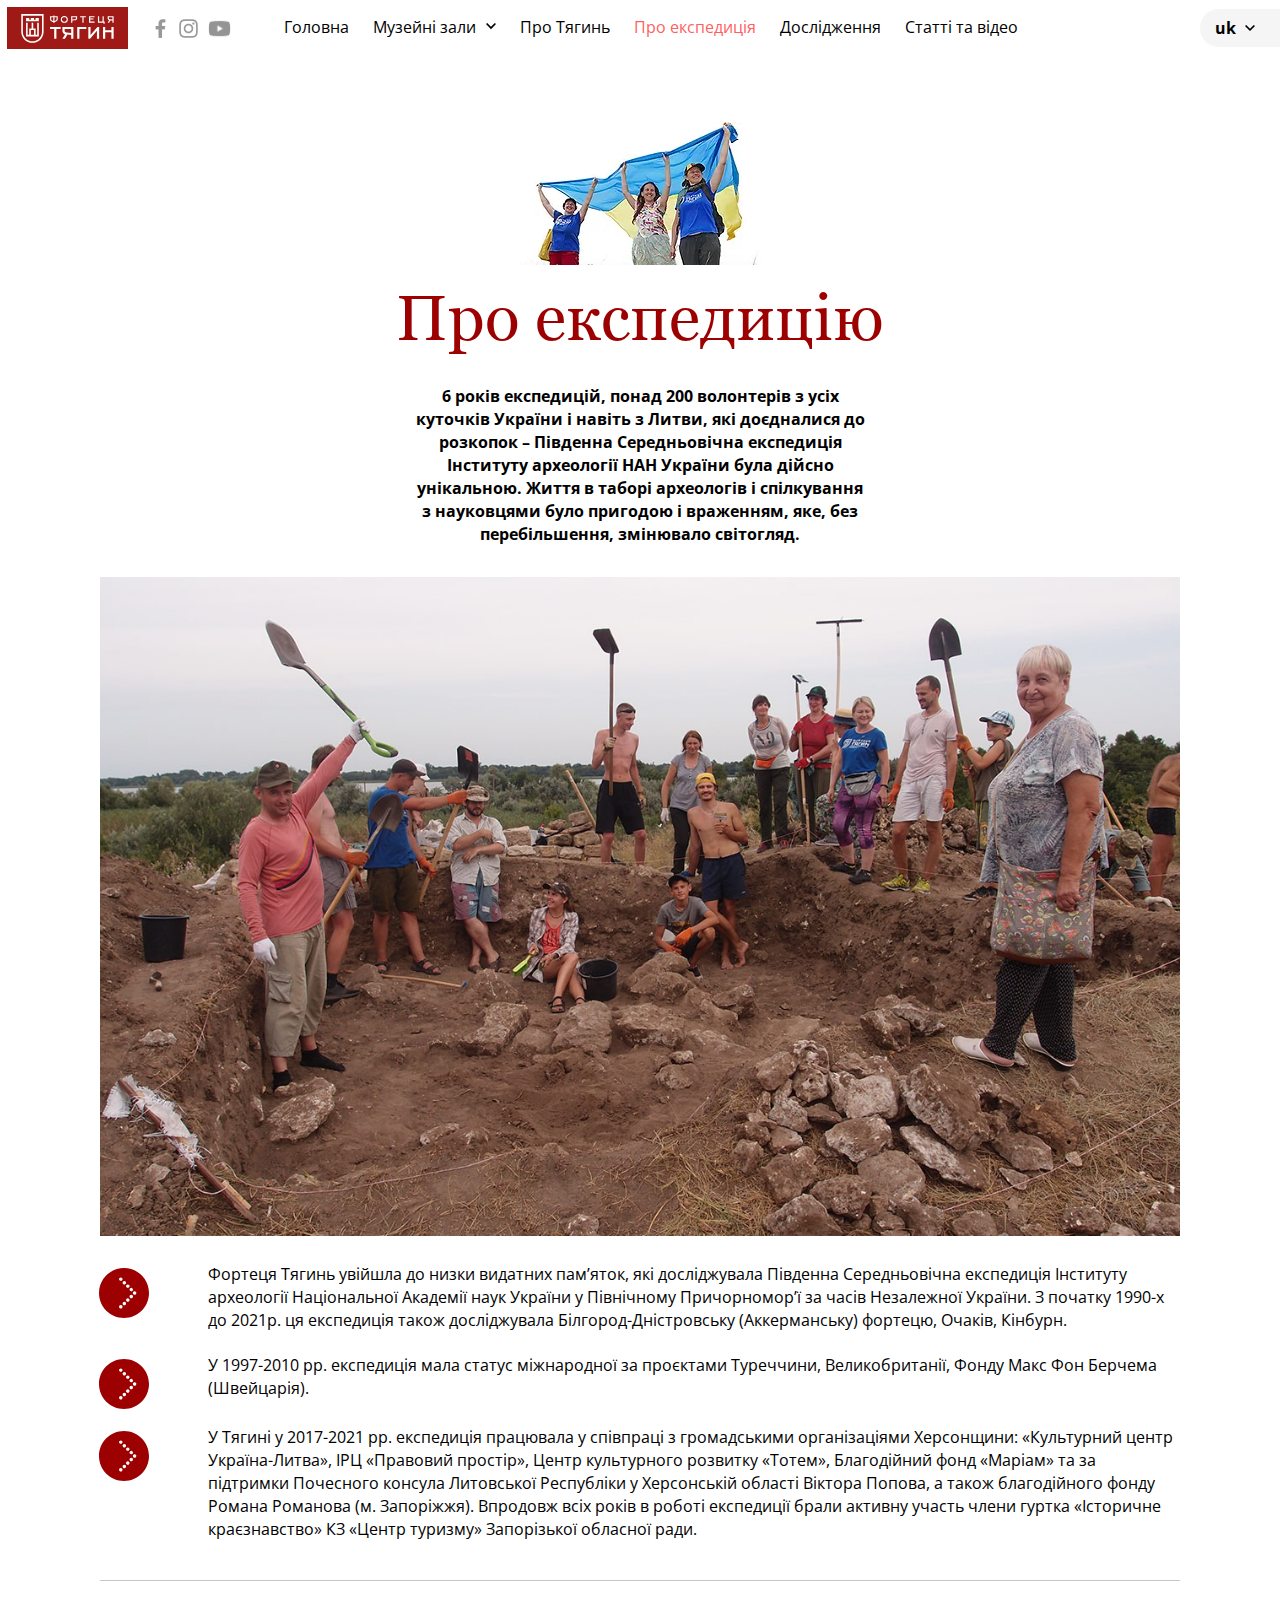
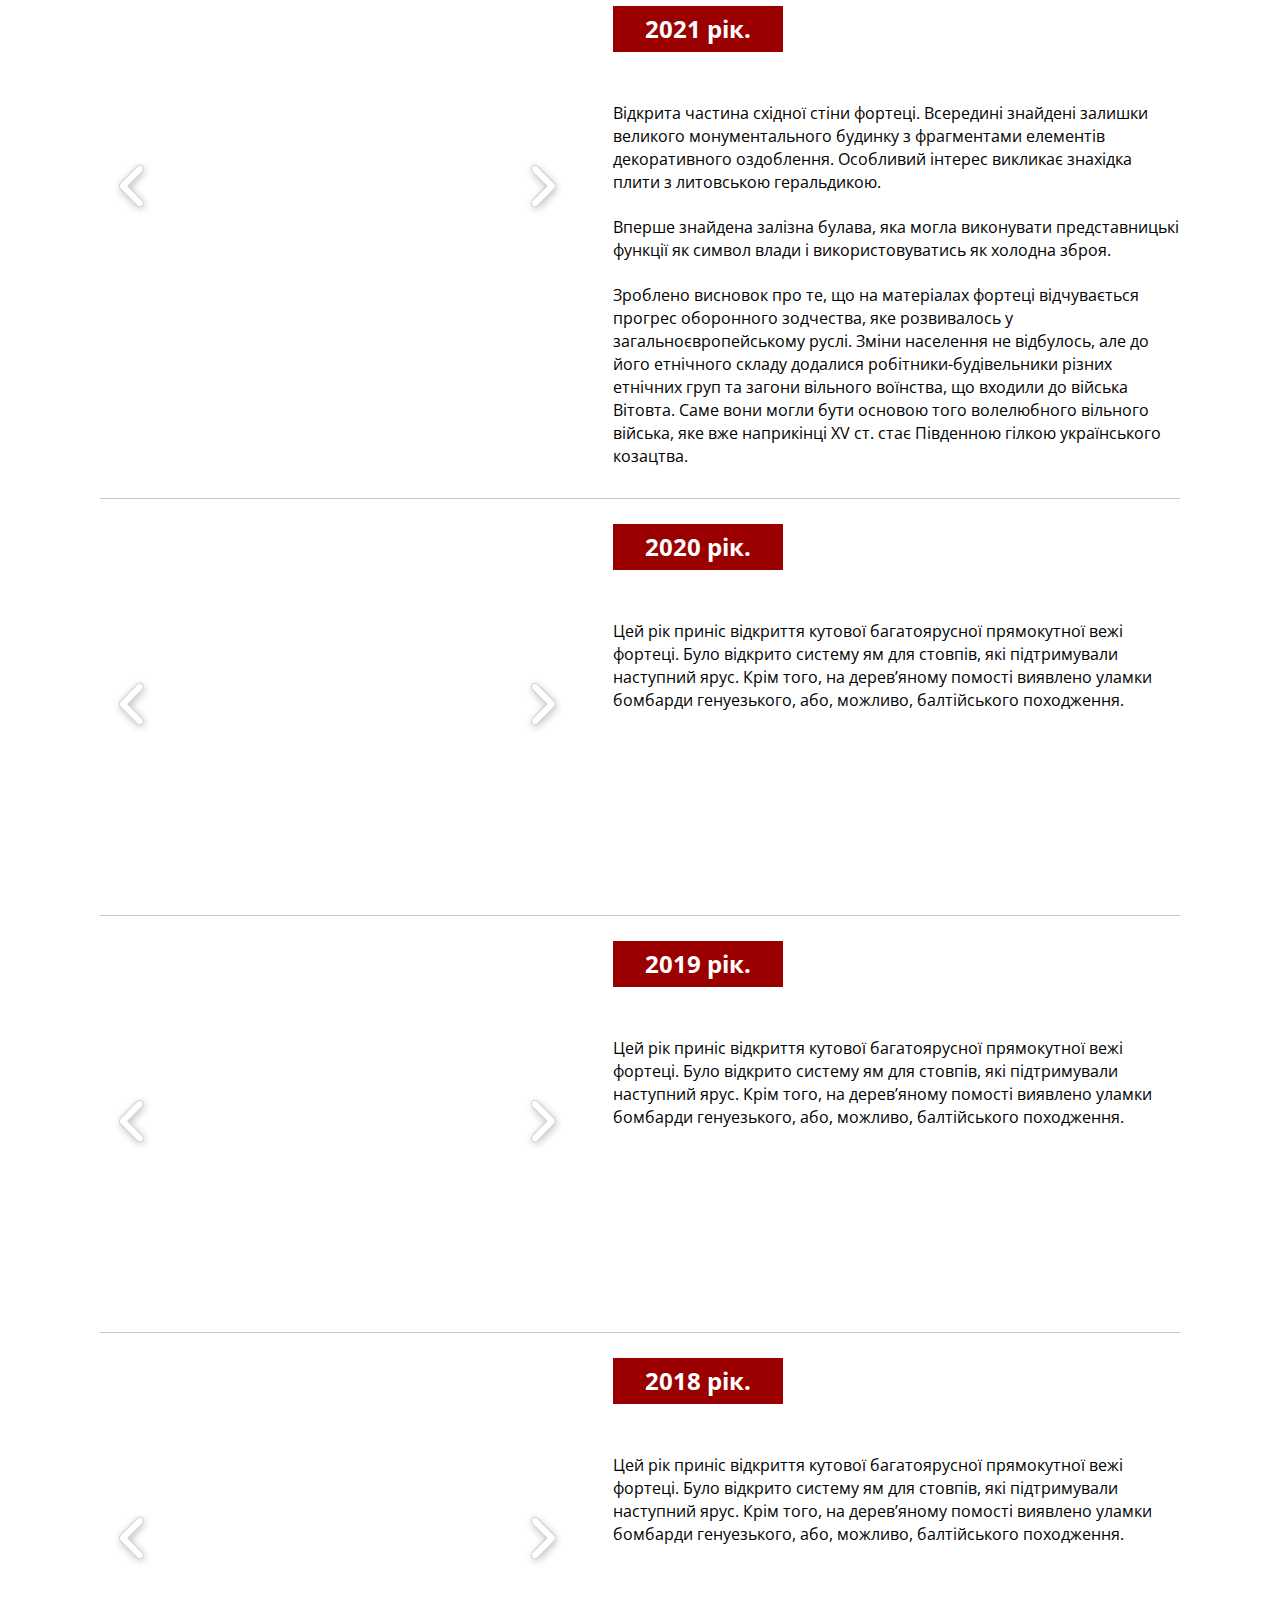
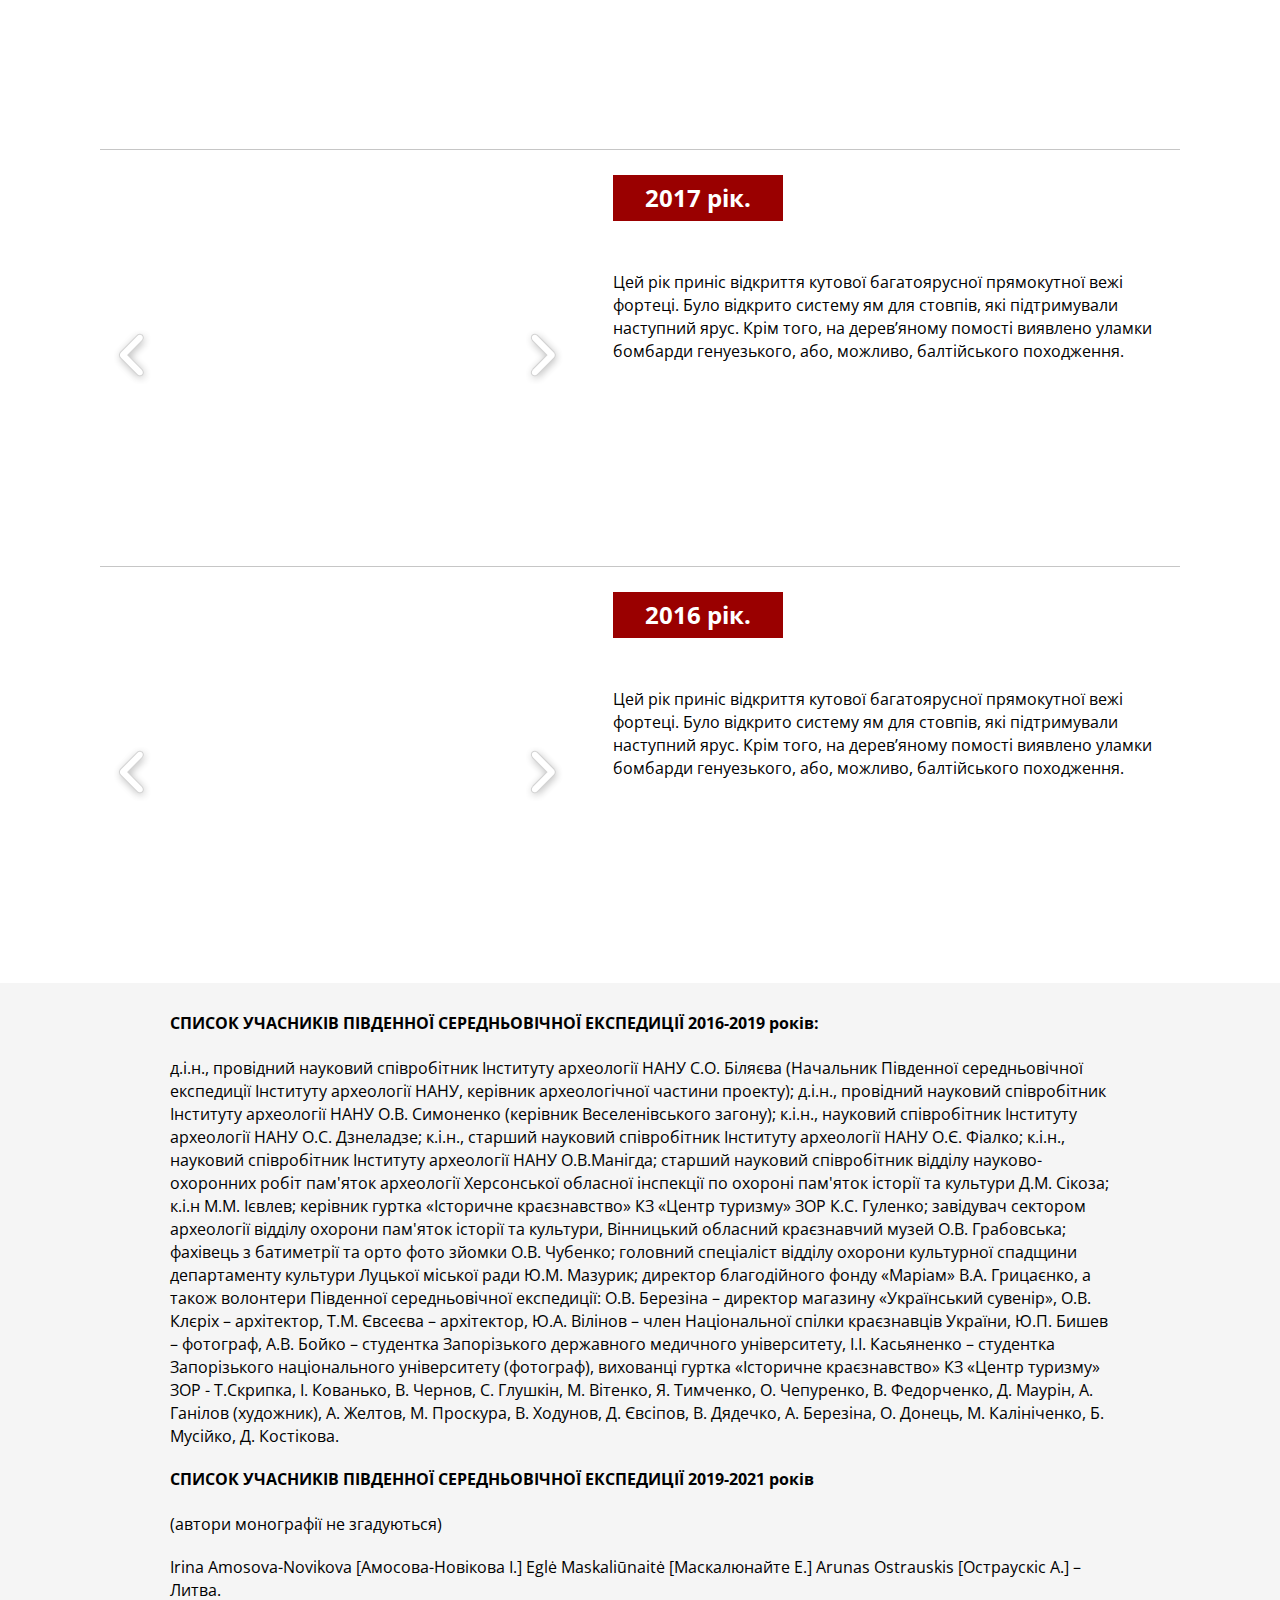
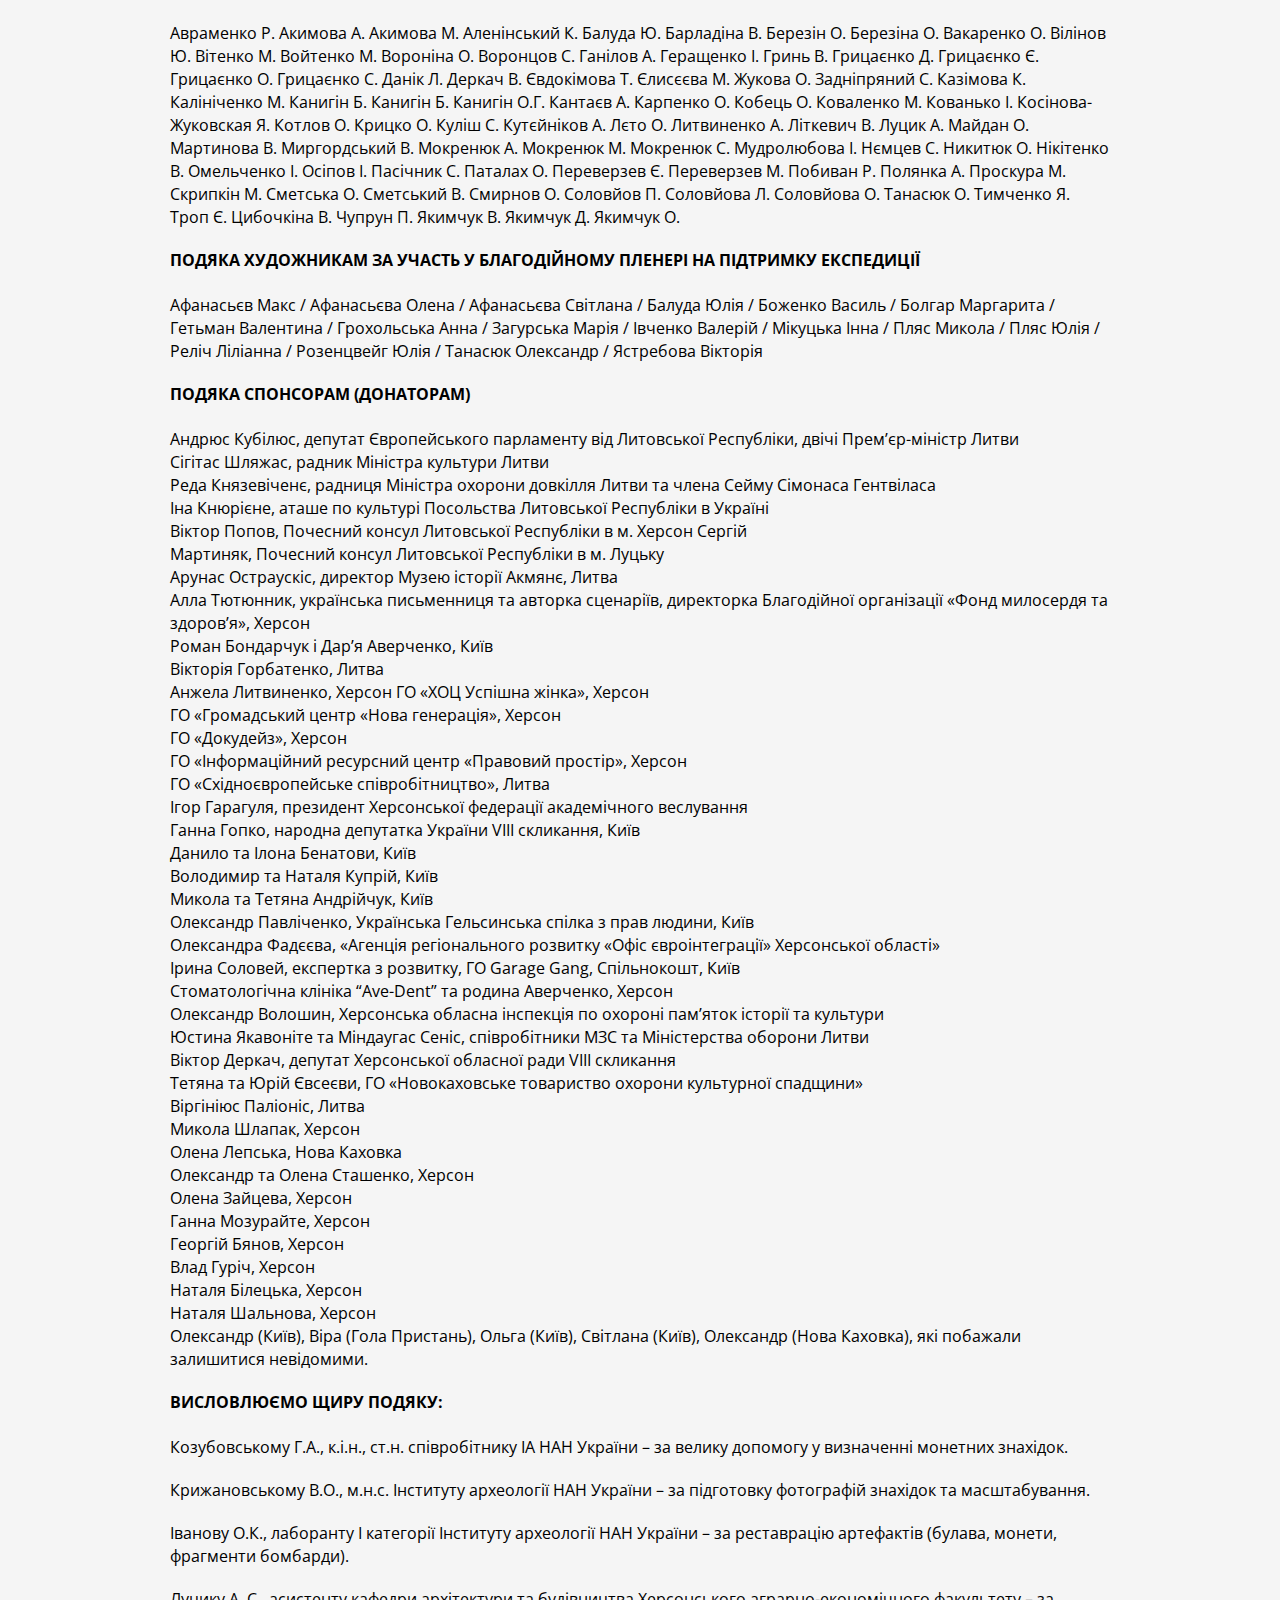
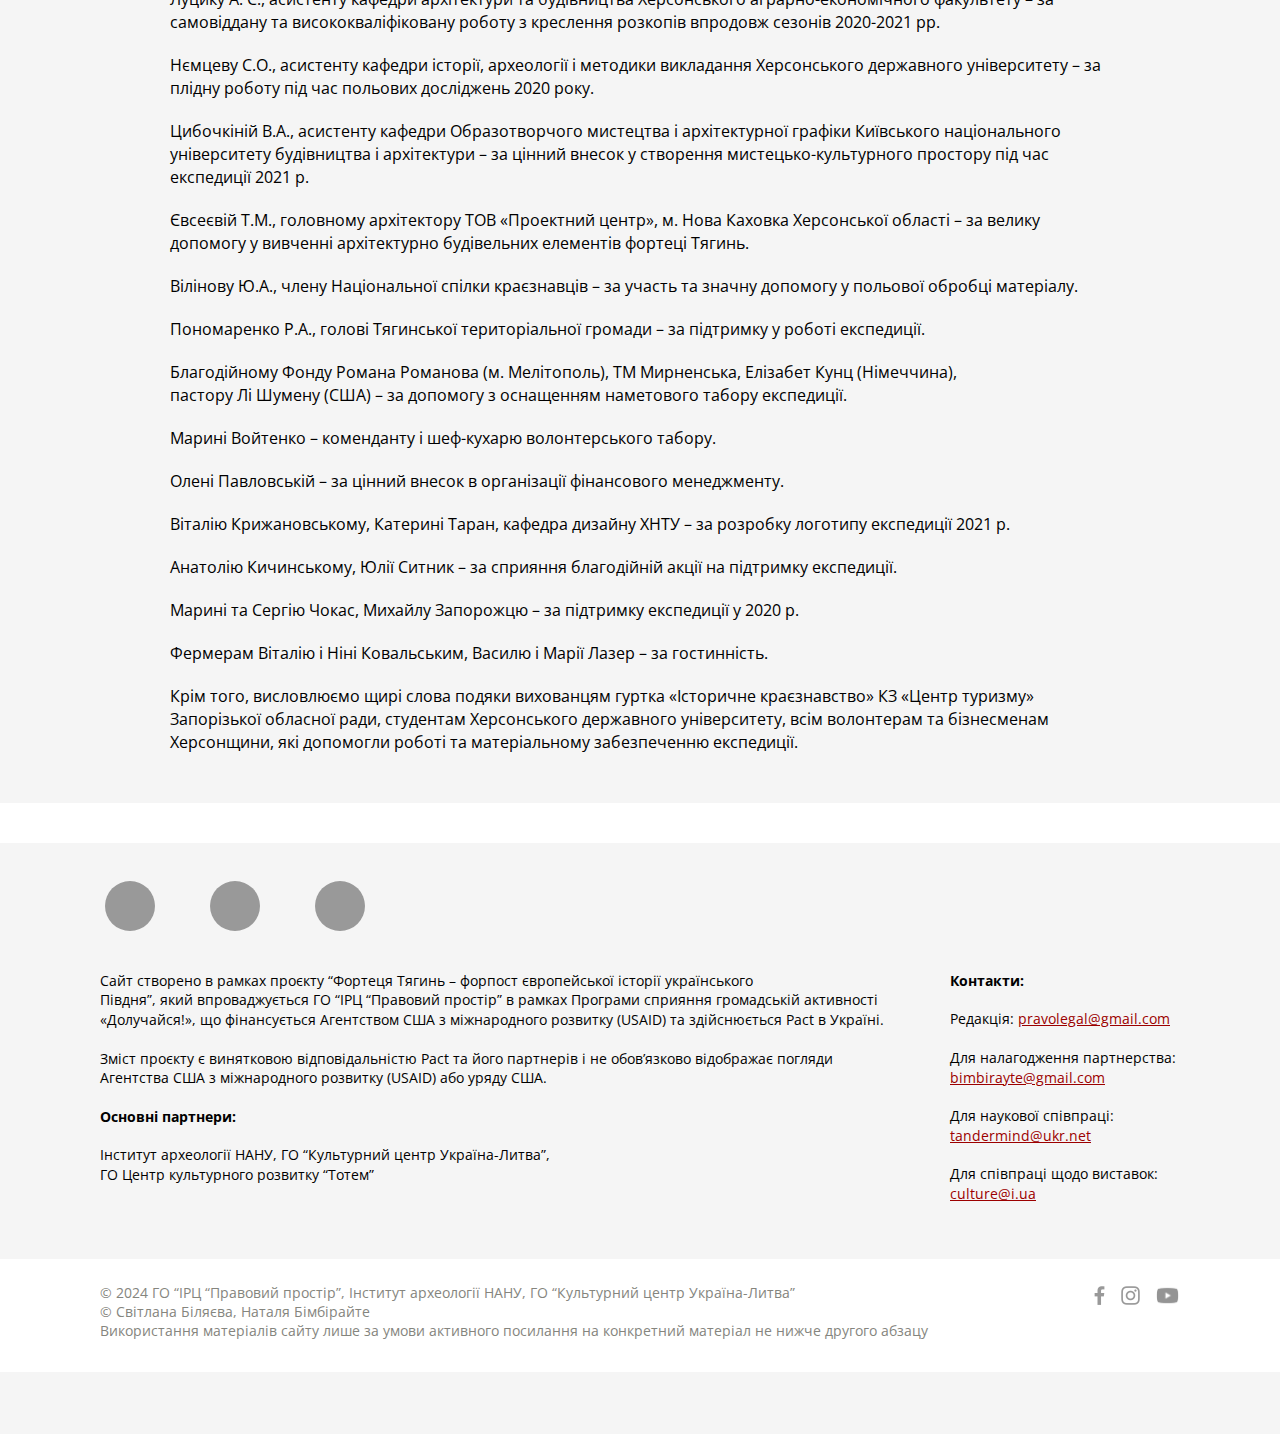
==== about-expedition.html @ 440caf50 "Add files via upload" ====
<!DOCTYPE html>
<html lang="uk">
<head>
   <meta charset="UTF-8">
   <meta http-equiv="X-UA-Compatible" content="IE=edge">
   <meta name="viewport" content="width=device-width, initial-scale=1.0">
   <link rel="stylesheet" href="files/fancybox/fancybox.css?_v=20240706183030">
   <link rel="stylesheet" href="files/swiper/css/swiper-bundle.min.css?_v=20240706183030">
   <link rel="stylesheet" href="css/style.min.css?_v=20240706183030">
   <!--<link rel="icon" type="image/svg+xml" href="favicon.svg">-->
   <title>Про експедицію - Myagin Musem</title>
</head>
<body>
   <div class="wrapper">
      <header class="header">
   <div class="header__wrapper lock-padding">
      <div id="header-container" class="n_container header-container">
         <div class="header__blockLogo">
            <a href="/tyagin/">
               <img src="images/svg/logo.svg" alt="">
            </a>
         </div>
         <div class="header__left">
            <ul class="header__social">
               <li class="facebook">
                  <a href="https://www.facebook.com/" target="_blank">
                     <img src="images/facebook.png" alt="">
                  </a>
               </li>
               <li>
                  <a href="https://www.instagram.com/" target="_blank">
                     <img src="images/instagram.png" alt="">
                  </a>
               </li>
               <li>
                  <a href="https://youtube.com/" target="_blank">
                     <img src="images/youtube.png" alt="">
                  </a>
               </li>
            </ul>
         </div>
         <div class="header__menu menu">
            <div class="menu__body">
               <nav class="menu-topmenu-container">
                  <ul class="menu__list">
                     <li class="menu-item">
                        <a href="/tyagin/">Головна</a>
                     </li>
                     <li class="menu-item menu-item-has-children"><!-- menu-item-has-children current-menu-item current_page_item -->
                        <a href="/tyagin/museum-halls.html">Музейні зали</a>
                        <span class="menu__arrow">
                           <svg width="10" height="10" viewBox="0 0 24 24">
                              <path d="M0 7.33l2.829-2.83 9.175 9.339 9.167-9.339 2.829 2.83-11.996 12.17z"
                                 fill="currentColor" />
                           </svg>
                        </span>
                        <ul class="menu__sub-list">
                           <li class="menu-item">
                              <a href="/tyagin/museum-halls-hall.html">зал № 1</a>
                           </li>
                           <li class="menu-item">
                              <a href="/tyagin/museum-halls-hall.html">зал № 2</a>
                           </li>
                           <li class="menu-item">
                              <a href="/tyagin/museum-halls-hall.html">зал № 3</a>
                           </li>
                           <li class="menu-item">
                              <a href="/tyagin/museum-halls-hall.html">зал № 4</a>
                           </li>
                           <li class="menu-item">
                              <a href="/tyagin/museum-halls-hall.html">зал № 5</a>
                           </li>
                           <li class="menu-item">
                              <a href="/tyagin/museum-halls-hall.html">зал № 6</a>
                           </li>
                        </ul>
                     </li>
                     <li class="menu-item">
                        <a href="/tyagin/about-tyagin.html">Про Тягинь</a>
                     </li>
                     <li class="menu-item current-menu-item current_page_item">
                        <a href="/tyagin/about-expedition.html">Про експедиція</a>
                     </li>
                     <li class="menu-item">
                        <a href="#">Дослідження</a>
                     </li>
                     <li class="menu-item">
                        <a href="#">Статті та відео</a>
                     </li>
                  </ul>
               </nav>
            </div>
         </div>
         <div class="header__right">
            <div class="select">
               <div class="select__header">
                  <span class="select__current">uk</span>
                  <div class="select__icon">
                     <svg data-bbox="16.869 48.402 166.262 103.196" viewBox="16.869 48.402 166.262 103.196" height="200" width="200" xmlns="http://www.w3.org/2000/svg">
                        <path d="M100 151.598l-83.131-83.13 20.066-20.066L100 110.893l63.065-62.491 20.066 20.066L100 151.598z"></path>
                    </svg>
                  </div>
               </div>
               <div class="select__body">
                  <div class="select__item">
                     en
                  </div>
                  <div class="select__item current-lang">
                     uk
                  </div>
                  <div class="select__item">
                     lt
                  </div>
               </div>
            </div>
         </div>
         <button id="burger" type="button" class="header__btn-menu n_btn menu__icon">
            <span></span>
         </button>
      </div>
   </div>
</header>
      <main class="main about-expedition">
         <div class="page__head no-bg-color two">
            <div class="n_container">
               <div class="page__headBlockImage wrap-lazy-load-image">
                  <img src="images/about-expedition-head-image.webp" alt="Про експедицію">
               </div>
               <h1>Про експедицію</h1>
               <p><strong>6 років експедицій, понад 200 волонтерів з усіх куточків України і навіть з Литви, які доєдналися до розкопок – Південна Середньовічна експедиція Інституту археології НАН України була дійсно унікальною. Життя в таборі археологів і спілкування з науковцями було пригодою і враженням, яке, без перебільшення, змінювало світогляд.</strong></p>
            </div>
         </div>
         <div class="about-expedition__blockUnderHead">
            <div class="n_container">
               <div class="about-expedition__blockUnderHeadBlockImage wrap-lazy-load-image">
                  <img src="images/about-expedition-image.jpg" alt="Про експедицію">
               </div>
               <div class="about-expedition__blockUnderHeadRow">
                  <div class="wrap-icon">
                     <svg viewBox="20 20 160 160" height="200" width="200" xmlns="http://www.w3.org/2000/svg">
                        <path d="M100 20c-44.182 0-80 35.818-80 80 0 44.184 35.818 80 80 80 44.184 0 80-35.818 80-80s-35.816-80-80-80zm-6.382 127.973a5.507 5.507 0 0 1-3.897 1.615 5.504 5.504 0 0 1-3.893-1.604c-2.149-2.159-2.149-5.655-.011-7.804a5.473 5.473 0 0 1 3.899-1.617c1.473 0 2.857.572 3.897 1.612 2.142 2.153 2.142 5.65.005 7.798zm-.001-88.468a5.505 5.505 0 0 1-3.897 1.614 5.506 5.506 0 0 1-3.893-1.604c-2.149-2.159-2.149-5.655-.011-7.804a5.476 5.476 0 0 1 3.899-1.616c1.473 0 2.857.572 3.897 1.612 2.143 2.154 2.143 5.649.005 7.798zm11.376 77.799a5.444 5.444 0 0 1-3.893 1.617 5.482 5.482 0 0 1-3.899-1.617c-2.144-2.145-2.146-5.638-.004-7.791a5.479 5.479 0 0 1 3.899-1.616c1.474 0 2.857.574 3.897 1.614 2.146 2.155 2.144 5.648 0 7.793zm.004-66.454a5.501 5.501 0 0 1-3.897 1.614 5.504 5.504 0 0 1-3.893-1.604c-2.152-2.162-2.151-5.658-.007-7.801 1.038-1.041 2.422-1.617 3.897-1.617s2.861.576 3.901 1.622c2.139 2.138 2.141 5.634-.001 7.786zm11.081 55.376a5.507 5.507 0 0 1-3.904 1.616 5.463 5.463 0 0 1-3.894-1.612 5.481 5.481 0 0 1-1.617-3.906 5.457 5.457 0 0 1 1.622-3.889 5.45 5.45 0 0 1 3.891-1.615c1.47 0 2.856.574 3.899 1.617 2.141 2.143 2.141 5.639.003 7.789zm-.004-44.301a5.485 5.485 0 0 1-3.901 1.619 5.478 5.478 0 0 1-3.901-1.619 5.47 5.47 0 0 1-1.612-3.896c0-1.473.572-2.857 1.612-3.897a5.494 5.494 0 0 1 3.901-1.612c1.47 0 2.853.571 3.897 1.61a5.518 5.518 0 0 1 .004 7.795zm3.278 3.287c1.038-1.042 2.422-1.619 3.897-1.619s2.861.576 3.901 1.622c2.14 2.14 2.142 5.634 0 7.786a5.514 5.514 0 0 1-3.904 1.614c-1.46 0-2.839-.57-3.884-1.604-2.155-2.161-2.152-5.656-.01-7.799zm7.798 29.942a5.503 5.503 0 0 1-3.897 1.615 5.504 5.504 0 0 1-3.893-1.604c-2.149-2.159-2.149-5.655-.01-7.804a5.475 5.475 0 0 1 3.899-1.617c1.474 0 2.857.574 3.897 1.614 2.141 2.152 2.141 5.648.004 7.796zm10.703-11.415a5.504 5.504 0 0 1-3.898 1.615 5.502 5.502 0 0 1-3.893-1.604c-2.149-2.159-2.149-5.655-.011-7.804a5.479 5.479 0 0 1 3.901-1.616c1.474 0 2.857.572 3.897 1.612 2.139 2.153 2.139 5.648.004 7.797z" fill="#9C0000"></path>
                     </svg>
                  </div>
                  <p>Фортеця Тягинь увійшла до низки видатних пам’яток, які досліджувала Південна Середньовічна експедиція Інституту археології Національної Академії наук України у Північному Причорномор’ї за часів Незалежної України. З початку 1990-х до 2021р. ця експедиція також досліджувала Білгород-Дністровську (Аккерманську) фортецю, Очаків, Кінбурн.</p>
               </div>
               <div class="about-expedition__blockUnderHeadRow">
                  <div class="wrap-icon">
                     <svg viewBox="20 20 160 160" height="200" width="200" xmlns="http://www.w3.org/2000/svg">
                        <path d="M100 20c-44.182 0-80 35.818-80 80 0 44.184 35.818 80 80 80 44.184 0 80-35.818 80-80s-35.816-80-80-80zm-6.382 127.973a5.507 5.507 0 0 1-3.897 1.615 5.504 5.504 0 0 1-3.893-1.604c-2.149-2.159-2.149-5.655-.011-7.804a5.473 5.473 0 0 1 3.899-1.617c1.473 0 2.857.572 3.897 1.612 2.142 2.153 2.142 5.65.005 7.798zm-.001-88.468a5.505 5.505 0 0 1-3.897 1.614 5.506 5.506 0 0 1-3.893-1.604c-2.149-2.159-2.149-5.655-.011-7.804a5.476 5.476 0 0 1 3.899-1.616c1.473 0 2.857.572 3.897 1.612 2.143 2.154 2.143 5.649.005 7.798zm11.376 77.799a5.444 5.444 0 0 1-3.893 1.617 5.482 5.482 0 0 1-3.899-1.617c-2.144-2.145-2.146-5.638-.004-7.791a5.479 5.479 0 0 1 3.899-1.616c1.474 0 2.857.574 3.897 1.614 2.146 2.155 2.144 5.648 0 7.793zm.004-66.454a5.501 5.501 0 0 1-3.897 1.614 5.504 5.504 0 0 1-3.893-1.604c-2.152-2.162-2.151-5.658-.007-7.801 1.038-1.041 2.422-1.617 3.897-1.617s2.861.576 3.901 1.622c2.139 2.138 2.141 5.634-.001 7.786zm11.081 55.376a5.507 5.507 0 0 1-3.904 1.616 5.463 5.463 0 0 1-3.894-1.612 5.481 5.481 0 0 1-1.617-3.906 5.457 5.457 0 0 1 1.622-3.889 5.45 5.45 0 0 1 3.891-1.615c1.47 0 2.856.574 3.899 1.617 2.141 2.143 2.141 5.639.003 7.789zm-.004-44.301a5.485 5.485 0 0 1-3.901 1.619 5.478 5.478 0 0 1-3.901-1.619 5.47 5.47 0 0 1-1.612-3.896c0-1.473.572-2.857 1.612-3.897a5.494 5.494 0 0 1 3.901-1.612c1.47 0 2.853.571 3.897 1.61a5.518 5.518 0 0 1 .004 7.795zm3.278 3.287c1.038-1.042 2.422-1.619 3.897-1.619s2.861.576 3.901 1.622c2.14 2.14 2.142 5.634 0 7.786a5.514 5.514 0 0 1-3.904 1.614c-1.46 0-2.839-.57-3.884-1.604-2.155-2.161-2.152-5.656-.01-7.799zm7.798 29.942a5.503 5.503 0 0 1-3.897 1.615 5.504 5.504 0 0 1-3.893-1.604c-2.149-2.159-2.149-5.655-.01-7.804a5.475 5.475 0 0 1 3.899-1.617c1.474 0 2.857.574 3.897 1.614 2.141 2.152 2.141 5.648.004 7.796zm10.703-11.415a5.504 5.504 0 0 1-3.898 1.615 5.502 5.502 0 0 1-3.893-1.604c-2.149-2.159-2.149-5.655-.011-7.804a5.479 5.479 0 0 1 3.901-1.616c1.474 0 2.857.572 3.897 1.612 2.139 2.153 2.139 5.648.004 7.797z" fill="#9C0000"></path>
                     </svg>
                  </div>
                  <p>У 1997-2010 рр. експедиція мала статус міжнародної за проєктами Туреччини, Великобританії, Фонду Макс Фон Берчема (Швейцарія).</p>
               </div>
               <div class="about-expedition__blockUnderHeadRow">
                  <div class="wrap-icon">
                     <svg viewBox="20 20 160 160" height="200" width="200" xmlns="http://www.w3.org/2000/svg">
                        <path d="M100 20c-44.182 0-80 35.818-80 80 0 44.184 35.818 80 80 80 44.184 0 80-35.818 80-80s-35.816-80-80-80zm-6.382 127.973a5.507 5.507 0 0 1-3.897 1.615 5.504 5.504 0 0 1-3.893-1.604c-2.149-2.159-2.149-5.655-.011-7.804a5.473 5.473 0 0 1 3.899-1.617c1.473 0 2.857.572 3.897 1.612 2.142 2.153 2.142 5.65.005 7.798zm-.001-88.468a5.505 5.505 0 0 1-3.897 1.614 5.506 5.506 0 0 1-3.893-1.604c-2.149-2.159-2.149-5.655-.011-7.804a5.476 5.476 0 0 1 3.899-1.616c1.473 0 2.857.572 3.897 1.612 2.143 2.154 2.143 5.649.005 7.798zm11.376 77.799a5.444 5.444 0 0 1-3.893 1.617 5.482 5.482 0 0 1-3.899-1.617c-2.144-2.145-2.146-5.638-.004-7.791a5.479 5.479 0 0 1 3.899-1.616c1.474 0 2.857.574 3.897 1.614 2.146 2.155 2.144 5.648 0 7.793zm.004-66.454a5.501 5.501 0 0 1-3.897 1.614 5.504 5.504 0 0 1-3.893-1.604c-2.152-2.162-2.151-5.658-.007-7.801 1.038-1.041 2.422-1.617 3.897-1.617s2.861.576 3.901 1.622c2.139 2.138 2.141 5.634-.001 7.786zm11.081 55.376a5.507 5.507 0 0 1-3.904 1.616 5.463 5.463 0 0 1-3.894-1.612 5.481 5.481 0 0 1-1.617-3.906 5.457 5.457 0 0 1 1.622-3.889 5.45 5.45 0 0 1 3.891-1.615c1.47 0 2.856.574 3.899 1.617 2.141 2.143 2.141 5.639.003 7.789zm-.004-44.301a5.485 5.485 0 0 1-3.901 1.619 5.478 5.478 0 0 1-3.901-1.619 5.47 5.47 0 0 1-1.612-3.896c0-1.473.572-2.857 1.612-3.897a5.494 5.494 0 0 1 3.901-1.612c1.47 0 2.853.571 3.897 1.61a5.518 5.518 0 0 1 .004 7.795zm3.278 3.287c1.038-1.042 2.422-1.619 3.897-1.619s2.861.576 3.901 1.622c2.14 2.14 2.142 5.634 0 7.786a5.514 5.514 0 0 1-3.904 1.614c-1.46 0-2.839-.57-3.884-1.604-2.155-2.161-2.152-5.656-.01-7.799zm7.798 29.942a5.503 5.503 0 0 1-3.897 1.615 5.504 5.504 0 0 1-3.893-1.604c-2.149-2.159-2.149-5.655-.01-7.804a5.475 5.475 0 0 1 3.899-1.617c1.474 0 2.857.574 3.897 1.614 2.141 2.152 2.141 5.648.004 7.796zm10.703-11.415a5.504 5.504 0 0 1-3.898 1.615 5.502 5.502 0 0 1-3.893-1.604c-2.149-2.159-2.149-5.655-.011-7.804a5.479 5.479 0 0 1 3.901-1.616c1.474 0 2.857.572 3.897 1.612 2.139 2.153 2.139 5.648.004 7.797z" fill="#9C0000"></path>
                     </svg>
                  </div>
                  <p>У Тягині у 2017-2021 рр. експедиція працювала у співпраці з громадськими організаціями Херсонщини: «Культурний центр Україна-Литва», ІРЦ «Правовий простір», Центр культурного розвитку «Тотем», Благодійний фонд «Маріам» та за підтримки Почесного консула Литовської Республіки у Херсонській області Віктора Попова, а також благодійного фонду Романа Романова (м. Запоріжжя). Впродовж всіх років в роботі експедиції брали активну участь члени гуртка «Історичне краєзнавство» КЗ «Центр туризму» Запорізької обласної ради.</p>
               </div>
            </div>
         </div>
         <div class="about-expedition__blocksYear">
            <div class="n_container">
               <div class="about-expedition__blockYear">
                  <div class="about-expedition__blockYearWrapSlider">
                     <div id="about-expedition-slider-2021" class="about-expedition__slider">
                        <div class="swiper-wrapper">
                           <div class="swiper-slide">
                              <a href="images/about-expedition-slide-2021.1.jpg" class="about-expedition__sliderBlockImage about-expedition-slider-2021" data-caption="Describe image 1">
                                 <img loading="lazy" src="images/about-expedition-slide-2021.1.jpg" alt="">
                                 <div class="about-expedition__slide-desc-image">
                                    <p>Describe image 1</p>
                                 </div>
                                 <div class="swiper-lazy-preloader"></div>
                              </a>
                           </div>
                           <div class="swiper-slide">
                              <a href="images/about-expedition-slide-2021-2.jpg" class="about-expedition__sliderBlockImage about-expedition-slider-2021" data-caption="Describe image 2">
                                 <img loading="lazy" src="images/about-expedition-slide-2021-2.jpg" alt="">
                                 <div class="about-expedition__slide-desc-image">
                                    <p>Describe image 2</p>
                                 </div>
                                 <div class="swiper-lazy-preloader"></div>
                              </a>
                           </div>
                           <div class="swiper-slide">
                              <a href="images/about-expedition-slide-2021-3.jpg" class="about-expedition__sliderBlockImage about-expedition-slider-2021" data-caption="Describe image 3  Lorem ipsum dolor sit amet consectetur, adipisicing elit.">
                                 <img loading="lazy" src="images/about-expedition-slide-2021-3.jpg" alt="">
                                 <div class="about-expedition__slide-desc-image">
                                    <p>Describe image 3 Lorem ipsum dolor sit amet consectetur, adipisicing elit.</p>
                                 </div>
                                 <div class="swiper-lazy-preloader"></div>
                              </a>
                           </div>
                           <div class="swiper-slide">
                              <a href="images/about-expedition-slide-2021-4.jpg" class="about-expedition__sliderBlockImage about-expedition-slider-2021" data-caption="Describe image 4">
                                 <img loading="lazy" src="images/about-expedition-slide-2021-4.jpg" alt="">
                                 <div class="about-expedition__slide-desc-image">
                                    <p>Describe image 4</p>
                                 </div>
                                 <div class="swiper-lazy-preloader"></div>
                              </a>
                           </div>
                           <div class="swiper-slide">
                              <a href="images/about-expedition-slide-2021-5.jpg" class="about-expedition__sliderBlockImage about-expedition-slider-2021" data-caption="Describe image 5">
                                 <img loading="lazy" src="images/about-expedition-slide-2021-5.jpg" alt="">
                                 <div class="about-expedition__slide-desc-image">
                                    <p>Describe image 5</p>
                                 </div>
                                 <div class="swiper-lazy-preloader"></div>
                              </a>
                           </div>
                           <div class="swiper-slide">
                              <a href="images/about-expedition-slide-2021-6.jpg" class="about-expedition__sliderBlockImage about-expedition-slider-2021" data-caption="Describe image 6">
                                 <img loading="lazy" src="images/about-expedition-slide-2021-6.jpg" alt="">
                                 <div class="about-expedition__slide-desc-image">
                                    <p>Describe image 6</p>
                                 </div>
                                 <div class="swiper-lazy-preloader"></div>
                              </a>
                           </div>
                           <div class="swiper-slide">
                              <a href="images/about-expedition-slide-2021-7.jpg" class="about-expedition__sliderBlockImage about-expedition-slider-2021" data-caption="Describe image 7">
                                 <img loading="lazy" src="images/about-expedition-slide-2021-7.jpg" alt="">
                                 <div class="about-expedition__slide-desc-image">
                                    <p>Describe image 7</p>
                                 </div>
                                 <div class="swiper-lazy-preloader"></div>
                              </a>
                           </div>
                           <div class="swiper-slide">
                              <a href="images/about-expedition-slide-2021-8.jpg" class="about-expedition__sliderBlockImage about-expedition-slider-2021" data-caption="Describe image 8">
                                 <img loading="lazy" src="images/about-expedition-slide-2021-8.jpg" alt="">
                                 <div class="about-expedition__slide-desc-image">
                                    <p>Describe image 8</p>
                                 </div>
                                 <div class="swiper-lazy-preloader"></div>
                              </a>
                           </div>
                           <div class="swiper-slide">
                              <a href="images/about-expedition-slide-2021-9.jpg" class="about-expedition__sliderBlockImage about-expedition-slider-2021" data-caption="Describe image 9">
                                 <img loading="lazy" src="images/about-expedition-slide-2021-9.jpg" alt="">
                                 <div class="about-expedition__slide-desc-image">
                                    <p>Describe image 9</p>
                                 </div>
                                 <div class="swiper-lazy-preloader"></div>
                              </a>
                           </div>
                        </div>
                        <div id="about-expedition-slider-2021-pagination" class="swiper-pagination"></div>
                        <div id="about-expedition-slider-2021-button-prev" class="swiper-button-prev"></div>
                        <div id="about-expedition-slider-2021-button-next" class="swiper-button-next"></div>
                     </div>
                  </div>
                  <div class="about-expedition__blocksYearBlockInfo">
                     <div class="label">
                        <p>2021 рік.</p>
                     </div>
                     <p>Відкрита частина східної стіни фортеці. Всередині знайдені залишки великого монументального будинку з фрагментами елементів декоративного оздоблення. Особливий інтерес викликає знахідка плити з литовською геральдикою.</p>
                     <p>Вперше знайдена залізна булава, яка могла виконувати представницькі функції як символ влади і використовуватись як холодна зброя.</p>
                     <p>Зроблено висновок про те, що на матеріалах фортеці відчувається прогрес оборонного зодчества, яке розвивалось у загальноєвропейському руслі. Зміни населення не відбулось, але до його етнічного складу додалися робітники-будівельники різних етнічних груп та загони вільного воїнства, що входили до війська Вітовта. Саме вони могли бути основою того волелюбного вільного війська, яке вже наприкінці XV ст. стає Південною гілкою українського козацтва.</p>
                  </div>
               </div>
               <div class="about-expedition__blockYear">
                  <div class="about-expedition__blockYearWrapSlider">
                     <div id="about-expedition-slider-2020" class="about-expedition__slider">
                        <div class="swiper-wrapper">
                           <div class="swiper-slide">
                              <a href="images/about-expedition-slide-2020.1.jpg" class="about-expedition__sliderBlockImage about-expedition-slider-2020" data-caption="Describe image 1">
                                 <img loading="lazy" src="images/about-expedition-slide-2020.1.jpg" alt="">
                                 <div class="about-expedition__slide-desc-image">
                                    <p>Describe image 1</p>
                                 </div>
                                 <div class="swiper-lazy-preloader"></div>
                              </a>
                           </div>
                           <div class="swiper-slide">
                              <a href="images/about-expedition-slide-2020.2.jpg" class="about-expedition__sliderBlockImage about-expedition-slider-2020" data-caption="Describe image 2">
                                 <img loading="lazy" src="images/about-expedition-slide-2020.2.jpg" alt="">
                                 <div class="about-expedition__slide-desc-image">
                                    <p>Describe image 2</p>
                                 </div>
                                 <div class="swiper-lazy-preloader"></div>
                              </a>
                           </div>
                           <div class="swiper-slide">
                              <a href="images/about-expedition-slide-2020.3.jpg" class="about-expedition__sliderBlockImage about-expedition-slider-2020" data-caption="Describe image 3">
                                 <img loading="lazy" src="images/about-expedition-slide-2020.3.jpg" alt="">
                                 <div class="about-expedition__slide-desc-image">
                                    <p>Describe image 3</p>
                                 </div>
                                 <div class="swiper-lazy-preloader"></div>
                              </a>
                           </div>
                           <div class="swiper-slide">
                              <a href="images/about-expedition-slide-2020.4.jpg" class="about-expedition__sliderBlockImage about-expedition-slider-2020" data-caption="Describe image 4">
                                 <img loading="lazy" src="images/about-expedition-slide-2020.4.jpg" alt="">
                                 <div class="about-expedition__slide-desc-image">
                                    <p>Describe image 4</p>
                                 </div>
                                 <div class="swiper-lazy-preloader"></div>
                              </a>
                           </div>
                           <div class="swiper-slide">
                              <a href="images/about-expedition-slide-2020.5.jpg" class="about-expedition__sliderBlockImage about-expedition-slider-2020" data-caption="Describe image 5">
                                 <img loading="lazy" src="images/about-expedition-slide-2020.5.jpg" alt="">
                                 <div class="about-expedition__slide-desc-image">
                                    <p>Describe image 5</p>
                                 </div>
                                 <div class="swiper-lazy-preloader"></div>
                              </a>
                           </div>
                           <div class="swiper-slide">
                              <a href="images/about-expedition-slide-2020.6.jpg" class="about-expedition__sliderBlockImage about-expedition-slider-2020" data-caption="Describe image 6">
                                 <img loading="lazy" src="images/about-expedition-slide-2020.6.jpg" alt="">
                                 <div class="about-expedition__slide-desc-image">
                                    <p>Describe image 6</p>
                                 </div>
                                 <div class="swiper-lazy-preloader"></div>
                              </a>
                           </div>
                           <div class="swiper-slide">
                              <a href="images/about-expedition-slide-2020.7.jpg" class="about-expedition__sliderBlockImage about-expedition-slider-2020" data-caption="Describe image 7">
                                 <img loading="lazy" src="images/about-expedition-slide-2020.7.jpg" alt="">
                                 <div class="about-expedition__slide-desc-image">
                                    <p>Describe image 7</p>
                                 </div>
                                 <div class="swiper-lazy-preloader"></div>
                              </a>
                           </div>
                        </div>
                        <div id="about-expedition-slider-2020-pagination" class="swiper-pagination"></div>
                        <div id="about-expedition-slider-2020-button-prev" class="swiper-button-prev"></div>
                        <div id="about-expedition-slider-2020-button-next" class="swiper-button-next"></div>
                     </div>
                  </div>
                  <div class="about-expedition__blocksYearBlockInfo">
                     <div class="label">
                        <p>2020 рік.</p>
                     </div>
                     <p>Цей рік приніс відкриття кутової багатоярусної прямокутної вежі фортеці. Було відкрито систему ям для стовпів, які підтримували наступний ярус. Крім того, на дерев’яному помості виявлено уламки бомбарди генуезького, або, можливо, балтійського походження.</p>
                  </div>
               </div>
               <div class="about-expedition__blockYear">
                  <div class="about-expedition__blockYearWrapSlider">
                     <div id="about-expedition-slider-2019" class="about-expedition__slider">
                        <div class="swiper-wrapper">
                           <div class="swiper-slide">
                              <a href="images/about-expedition-slide-2020.1.jpg" class="about-expedition__sliderBlockImage about-expedition-slider-2019" data-caption="Describe image 1">
                                 <img loading="lazy" src="images/about-expedition-slide-2020.1.jpg" alt="">
                                 <div class="about-expedition__slide-desc-image">
                                    <p>Describe image 1</p>
                                 </div>
                                 <div class="swiper-lazy-preloader"></div>
                              </a>
                           </div>
                           <div class="swiper-slide">
                              <a href="images/about-expedition-slide-2020.2.jpg" class="about-expedition__sliderBlockImage about-expedition-slider-2019" data-caption="Describe image 2">
                                 <img loading="lazy" src="images/about-expedition-slide-2020.2.jpg" alt="">
                                 <div class="about-expedition__slide-desc-image">
                                    <p>Describe image 2</p>
                                 </div>
                                 <div class="swiper-lazy-preloader"></div>
                              </a>
                           </div>
                           <div class="swiper-slide">
                              <a href="images/about-expedition-slide-2020.3.jpg" class="about-expedition__sliderBlockImage about-expedition-slider-2019" data-caption="Describe image 3">
                                 <img loading="lazy" src="images/about-expedition-slide-2020.3.jpg" alt="">
                                 <div class="about-expedition__slide-desc-image">
                                    <p>Describe image 3</p>
                                 </div>
                                 <div class="swiper-lazy-preloader"></div>
                              </a>
                           </div>
                           <div class="swiper-slide">
                              <a href="images/about-expedition-slide-2020.4.jpg" class="about-expedition__sliderBlockImage about-expedition-slider-2019" data-caption="Describe image 4">
                                 <img loading="lazy" src="images/about-expedition-slide-2020.4.jpg" alt="">
                                 <div class="about-expedition__slide-desc-image">
                                    <p>Describe image 4</p>
                                 </div>
                                 <div class="swiper-lazy-preloader"></div>
                              </a>
                           </div>
                           <div class="swiper-slide">
                              <a href="images/about-expedition-slide-2020.5.jpg" class="about-expedition__sliderBlockImage about-expedition-slider-2019" data-caption="Describe image 5">
                                 <img loading="lazy" src="images/about-expedition-slide-2020.5.jpg" alt="">
                                 <div class="about-expedition__slide-desc-image">
                                    <p>Describe image 5</p>
                                 </div>
                                 <div class="swiper-lazy-preloader"></div>
                              </a>
                           </div>
                           <div class="swiper-slide">
                              <a href="images/about-expedition-slide-2020.6.jpg" class="about-expedition__sliderBlockImage about-expedition-slider-2019" data-caption="Describe image 6">
                                 <img loading="lazy" src="images/about-expedition-slide-2020.6.jpg" alt="">
                                 <div class="about-expedition__slide-desc-image">
                                    <p>Describe image 6</p>
                                 </div>
                                 <div class="swiper-lazy-preloader"></div>
                              </a>
                           </div>
                           <div class="swiper-slide">
                              <a href="images/about-expedition-slide-2020.7.jpg" class="about-expedition__sliderBlockImage about-expedition-slider-2019" data-caption="Describe image 7">
                                 <img loading="lazy" src="images/about-expedition-slide-2020.7.jpg" alt="">
                                 <div class="about-expedition__slide-desc-image">
                                    <p>Describe image 7</p>
                                 </div>
                                 <div class="swiper-lazy-preloader"></div>
                              </a>
                           </div>
                        </div>
                        <div id="about-expedition-slider-2019-pagination" class="swiper-pagination"></div>
                        <div id="about-expedition-slider-2019-button-prev" class="swiper-button-prev"></div>
                        <div id="about-expedition-slider-2019-button-next" class="swiper-button-next"></div>
                     </div>
                  </div>
                  <div class="about-expedition__blocksYearBlockInfo">
                     <div class="label">
                        <p>2019 рік.</p>
                     </div>
                     <p>Цей рік приніс відкриття кутової багатоярусної прямокутної вежі фортеці. Було відкрито систему ям для стовпів, які підтримували наступний ярус. Крім того, на дерев’яному помості виявлено уламки бомбарди генуезького, або, можливо, балтійського походження.</p>
                  </div>
               </div>
               <div class="about-expedition__blockYear">
                  <div class="about-expedition__blockYearWrapSlider">
                     <div id="about-expedition-slider-2018" class="about-expedition__slider">
                        <div class="swiper-wrapper">
                           <div class="swiper-slide">
                              <a href="images/about-expedition-slide-2020.1.jpg" class="about-expedition__sliderBlockImage about-expedition-slider-2018" data-caption="Describe image">
                                 <img loading="lazy" src="images/about-expedition-slide-2020.1.jpg" alt="">
                                 <div class="about-expedition__slide-desc-image">
                                    <p>Describe image</p>
                                 </div>
                                 <div class="swiper-lazy-preloader"></div>
                              </a>
                           </div>
                           <div class="swiper-slide">
                              <a href="images/about-expedition-slide-2020.2.jpg" class="about-expedition__sliderBlockImage about-expedition-slider-2018" data-caption="Describe image">
                                 <img loading="lazy" src="images/about-expedition-slide-2020.2.jpg" alt="">
                                 <div class="about-expedition__slide-desc-image">
                                    <p>Describe image</p>
                                 </div>
                                 <div class="swiper-lazy-preloader"></div>
                              </a>
                           </div>
                           <div class="swiper-slide">
                              <a href="images/about-expedition-slide-2020.3.jpg" class="about-expedition__sliderBlockImage about-expedition-slider-2018" data-caption="Describe image">
                                 <img loading="lazy" src="images/about-expedition-slide-2020.3.jpg" alt="">
                                 <div class="about-expedition__slide-desc-image">
                                    <p>Describe image</p>
                                 </div>
                                 <div class="swiper-lazy-preloader"></div>
                              </a>
                           </div>
                           <div class="swiper-slide">
                              <a href="images/about-expedition-slide-2020.4.jpg" class="about-expedition__sliderBlockImage about-expedition-slider-2018" data-caption="Describe image">
                                 <img loading="lazy" src="images/about-expedition-slide-2020.4.jpg" alt="">
                                 <div class="about-expedition__slide-desc-image">
                                    <p>Describe image</p>
                                 </div>
                                 <div class="swiper-lazy-preloader"></div>
                              </a>
                           </div>
                           <div class="swiper-slide">
                              <a href="images/about-expedition-slide-2020.5.jpg" class="about-expedition__sliderBlockImage about-expedition-slider-2018" data-caption="Describe image">
                                 <img loading="lazy" src="images/about-expedition-slide-2020.5.jpg" alt="">
                                 <div class="about-expedition__slide-desc-image">
                                    <p>Describe image</p>
                                 </div>
                                 <div class="swiper-lazy-preloader"></div>
                              </a>
                           </div>
                           <div class="swiper-slide">
                              <a href="images/about-expedition-slide-2020.6.jpg" class="about-expedition__sliderBlockImage about-expedition-slider-2018" data-caption="Describe image">
                                 <img loading="lazy" src="images/about-expedition-slide-2020.6.jpg" alt="">
                                 <div class="about-expedition__slide-desc-image">
                                    <p>Describe image</p>
                                 </div>
                                 <div class="swiper-lazy-preloader"></div>
                              </a>
                           </div>
                           <div class="swiper-slide">
                              <a href="images/about-expedition-slide-2020.7.jpg" class="about-expedition__sliderBlockImage about-expedition-slider-2018" data-caption="Describe image">
                                 <img loading="lazy" src="images/about-expedition-slide-2020.7.jpg" alt="">
                                 <div class="about-expedition__slide-desc-image">
                                    <p>Describe image</p>
                                 </div>
                                 <div class="swiper-lazy-preloader"></div>
                              </a>
                           </div>
                        </div>
                        <div id="about-expedition-slider-2018-pagination" class="swiper-pagination"></div>
                        <div id="about-expedition-slider-2018-button-prev" class="swiper-button-prev"></div>
                        <div id="about-expedition-slider-2018-button-next" class="swiper-button-next"></div>
                     </div>
                  </div>
                  <div class="about-expedition__blocksYearBlockInfo">
                     <div class="label">
                        <p>2018 рік.</p>
                     </div>
                     <p>Цей рік приніс відкриття кутової багатоярусної прямокутної вежі фортеці. Було відкрито систему ям для стовпів, які підтримували наступний ярус. Крім того, на дерев’яному помості виявлено уламки бомбарди генуезького, або, можливо, балтійського походження.</p>
                  </div>
               </div>
               <div class="about-expedition__blockYear">
                  <div class="about-expedition__blockYearWrapSlider">
                     <div id="about-expedition-slider-2017" class="about-expedition__slider">
                        <div class="swiper-wrapper">
                           <div class="swiper-slide">
                              <a href="images/about-expedition-slide-2020.1.jpg" class="about-expedition__sliderBlockImage about-expedition-slider-2017">
                                 <img loading="lazy" src="images/about-expedition-slide-2020.1.jpg" alt="">
                                 <div class="about-expedition__slide-desc-image">
                                    <p>Describe image</p>
                                 </div>
                                 <div class="swiper-lazy-preloader"></div>
                              </a>
                           </div>
                           <div class="swiper-slide">
                              <a href="images/about-expedition-slide-2020.2.jpg" class="about-expedition__sliderBlockImage about-expedition-slider-2017">
                                 <img loading="lazy" src="images/about-expedition-slide-2020.2.jpg" alt="">
                                 <div class="about-expedition__slide-desc-image">
                                    <p>Describe image</p>
                                 </div>
                                 <div class="swiper-lazy-preloader"></div>
                              </a>
                           </div>
                           <div class="swiper-slide">
                              <a href="images/about-expedition-slide-2020.3.jpg" class="about-expedition__sliderBlockImage about-expedition-slider-2017">
                                 <img loading="lazy" src="images/about-expedition-slide-2020.3.jpg" alt="">
                                 <div class="about-expedition__slide-desc-image">
                                    <p>Describe image</p>
                                 </div>
                                 <div class="swiper-lazy-preloader"></div>
                              </a>
                           </div>
                           <div class="swiper-slide">
                              <a href="images/about-expedition-slide-2020.4.jpg" class="about-expedition__sliderBlockImage about-expedition-slider-2017">
                                 <img loading="lazy" src="images/about-expedition-slide-2020.4.jpg" alt="">
                                 <div class="about-expedition__slide-desc-image">
                                    <p>Describe image</p>
                                 </div>
                                 <div class="swiper-lazy-preloader"></div>
                              </a>
                           </div>
                           <div class="swiper-slide">
                              <a href="images/about-expedition-slide-2020.5.jpg" class="about-expedition__sliderBlockImage about-expedition-slider-2017">
                                 <img loading="lazy" src="images/about-expedition-slide-2020.5.jpg" alt="">
                                 <div class="about-expedition__slide-desc-image">
                                    <p>Describe image</p>
                                 </div>
                                 <div class="swiper-lazy-preloader"></div>
                              </a>
                           </div>
                           <div class="swiper-slide">
                              <a href="images/about-expedition-slide-2020.6.jpg" class="about-expedition__sliderBlockImage about-expedition-slider-2017">
                                 <img loading="lazy" src="images/about-expedition-slide-2020.6.jpg" alt="">
                                 <div class="about-expedition__slide-desc-image">
                                    <p>Describe image</p>
                                 </div>
                                 <div class="swiper-lazy-preloader"></div>
                              </a>
                           </div>
                           <div class="swiper-slide">
                              <a href="images/about-expedition-slide-2020.7.jpg" class="about-expedition__sliderBlockImage about-expedition-slider-2017">
                                 <img loading="lazy" src="images/about-expedition-slide-2020.7.jpg" alt="">
                                 <div class="about-expedition__slide-desc-image">
                                    <p>Describe image</p>
                                 </div>
                                 <div class="swiper-lazy-preloader"></div>
                              </a>
                           </div>
                        </div>
                        <div id="about-expedition-slider-2017-pagination" class="swiper-pagination"></div>
                        <div id="about-expedition-slider-2017-button-prev" class="swiper-button-prev"></div>
                        <div id="about-expedition-slider-2017-button-next" class="swiper-button-next"></div>
                     </div>
                  </div>
                  <div class="about-expedition__blocksYearBlockInfo">
                     <div class="label">
                        <p>2017 рік.</p>
                     </div>
                     <p>Цей рік приніс відкриття кутової багатоярусної прямокутної вежі фортеці. Було відкрито систему ям для стовпів, які підтримували наступний ярус. Крім того, на дерев’яному помості виявлено уламки бомбарди генуезького, або, можливо, балтійського походження.</p>
                  </div>
               </div>
               <div class="about-expedition__blockYear">
                  <div class="about-expedition__blockYearWrapSlider">
                     <div id="about-expedition-slider-2016" class="about-expedition__slider">
                        <div class="swiper-wrapper">
                           <div class="swiper-slide">
                              <a href="images/about-expedition-slide-2020.1.jpg" class="about-expedition__sliderBlockImage about-expedition-slider-2016">
                                 <img loading="lazy" src="images/about-expedition-slide-2020.1.jpg" alt="">
                                 <div class="about-expedition__slide-desc-image">
                                    <p>Describe image</p>
                                 </div>
                                 <div class="swiper-lazy-preloader"></div>
                              </a>
                           </div>
                           <div class="swiper-slide">
                              <a href="images/about-expedition-slide-2020.2.jpg" class="about-expedition__sliderBlockImage about-expedition-slider-2016">
                                 <img loading="lazy" src="images/about-expedition-slide-2020.2.jpg" alt="">
                                 <div class="about-expedition__slide-desc-image">
                                    <p>Describe image</p>
                                 </div>
                                 <div class="swiper-lazy-preloader"></div>
                              </a>
                           </div>
                           <div class="swiper-slide">
                              <a href="images/about-expedition-slide-2020.3.jpg" class="about-expedition__sliderBlockImage about-expedition-slider-2016">
                                 <img loading="lazy" src="images/about-expedition-slide-2020.3.jpg" alt="">
                                 <div class="about-expedition__slide-desc-image">
                                    <p>Describe image</p>
                                 </div>
                                 <div class="swiper-lazy-preloader"></div>
                              </a>
                           </div>
                           <div class="swiper-slide">
                              <a href="images/about-expedition-slide-2020.4.jpg" class="about-expedition__sliderBlockImage about-expedition-slider-2016">
                                 <img loading="lazy" src="images/about-expedition-slide-2020.4.jpg" alt="">
                                 <div class="about-expedition__slide-desc-image">
                                    <p>Describe image</p>
                                 </div>
                                 <div class="swiper-lazy-preloader"></div>
                              </a>
                           </div>
                           <div class="swiper-slide">
                              <a href="images/about-expedition-slide-2020.5.jpg" class="about-expedition__sliderBlockImage about-expedition-slider-2016">
                                 <img loading="lazy" src="images/about-expedition-slide-2020.5.jpg" alt="">
                                 <div class="about-expedition__slide-desc-image">
                                    <p>Describe image</p>
                                 </div>
                                 <div class="swiper-lazy-preloader"></div>
                              </a>
                           </div>
                           <div class="swiper-slide">
                              <a href="images/about-expedition-slide-2020.6.jpg" class="about-expedition__sliderBlockImage about-expedition-slider-2016">
                                 <img loading="lazy" src="images/about-expedition-slide-2020.6.jpg" alt="">
                                 <div class="about-expedition__slide-desc-image">
                                    <p>Describe image</p>
                                 </div>
                                 <div class="swiper-lazy-preloader"></div>
                              </a>
                           </div>
                           <div class="swiper-slide">
                              <a href="images/about-expedition-slide-2020.7.jpg" class="about-expedition__sliderBlockImage about-expedition-slider-2016">
                                 <img loading="lazy" src="images/about-expedition-slide-2020.7.jpg" alt="">
                                 <div class="about-expedition__slide-desc-image">
                                    <p>Describe image</p>
                                 </div>
                                 <div class="swiper-lazy-preloader"></div>
                              </a>
                           </div>
                        </div>
                        <div id="about-expedition-slider-2016-pagination" class="swiper-pagination"></div>
                        <div id="about-expedition-slider-2016-button-prev" class="swiper-button-prev"></div>
                        <div id="about-expedition-slider-2016-button-next" class="swiper-button-next"></div>
                     </div>
                  </div>
                  <div class="about-expedition__blocksYearBlockInfo">
                     <div class="label">
                        <p>2016 рік.</p>
                     </div>
                     <p>Цей рік приніс відкриття кутової багатоярусної прямокутної вежі фортеці. Було відкрито систему ям для стовпів, які підтримували наступний ярус. Крім того, на дерев’яному помості виявлено уламки бомбарди генуезького, або, можливо, балтійського походження.</p>
                  </div>
               </div>
            </div>
         </div>
         <div class="page__content bg-page-content">
            <div class="n_container">
               <div class="blockText">
                  <h3>СПИСОК УЧАСНИКІВ ПІВДЕННОЇ СЕРЕДНЬОВІЧНОЇ ЕКСПЕДИЦІЇ 2016-2019 років:</h3>
                  <p>д.і.н., провідний науковий співробітник Інституту археології НАНУ С.О. Біляєва (Начальник Південної середньовічної експедиції Інституту археології НАНУ, керівник археологічної частини проекту); д.і.н., провідний науковий співробітник Інституту археології НАНУ О.В. Симоненко (керівник Веселенівського загону); к.і.н., науковий співробітник Інституту археології НАНУ О.С. Дзнеладзе; к.і.н., старший науковий співробітник Інституту археології НАНУ О.Є. Фіалко; к.і.н., науковий співробітник Інституту археології НАНУ О.В.Манігда; старший науковий співробітник відділу науково-охоронних робіт пам'яток археології Херсонської обласної інспекції по охороні пам'яток історії та культури Д.М. Сікоза; к.і.н М.М. Ієвлев; керівник гуртка «Історичне краєзнавство» КЗ «Центр туризму» ЗОР К.С. Гуленко; завідувач сектором археології відділу охорони пам'яток історії та культури, Вінницький обласний краєзнавчий музей О.В. Грабовська; фахівець з батиметрії та орто фото зйомки О.В. Чубенко; головний спеціаліст відділу охорони культурної спадщини департаменту культури Луцької міської ради Ю.М. Мазурик; директор благодійного фонду «Маріам» В.А. Грицаєнко, а також волонтери Південної середньовічної експедиції: О.В. Березіна – директор магазину «Український сувенір», О.В. Клєріх – архітектор, Т.М. Євсеєва – архітектор, Ю.А. Вілінов – член Національної спілки краєзнавців України, Ю.П. Бишев – фотограф, А.В. Бойко – студентка Запорізького державного медичного університету, І.І. Касьяненко – студентка Запорізького національного університету (фотограф), вихованці гуртка «Історичне краєзнавство» КЗ «Центр туризму» ЗОР - Т.Скрипка, І. Кованько, В. Чернов, С. Глушкін, М. Вітенко, Я. Тимченко, О. Чепуренко, В. Федорченко, Д. Маурін, А. Ганілов (художник), А. Желтов, М. Проскура, В. Ходунов, Д. Євсіпов, В. Дядечко, А. Березіна, О. Донець, М. Калініченко, Б. Мусійко, Д. Костікова.</p>
                  <h3>СПИСОК УЧАСНИКІВ ПІВДЕННОЇ СЕРЕДНЬОВІЧНОЇ ЕКСПЕДИЦІЇ 2019-2021 років</h3>
                  <p>(автори монографії не згадуються)</p>
                  <p>Irina Amosova-Novikova [Амосова-Новікова І.] Eglė Maskaliūnaitė [Маскалюнайте Е.] Arunas Ostrauskis [Остраускіс А.] – Литва.</p>
                  <p>Авраменко Р. Акимова А. Акимова М. Аленінський К. Балуда Ю. Барладіна В. Березін О. Березіна О. Вакаренко О. Вілінов Ю. Вітенко М. Войтенко М. Вороніна О. Воронцов С. Ганілов А. Геращенко І. Гринь В. Грицаєнко Д. Грицаєнко Є. Грицаєнко О. Грицаєнко С. Данік Л. Деркач В. Євдокімова Т. Єлисєєва М. Жукова О. Задніпряний С. Казімова К. Калініченко М. Канигін Б. Канигін Б. Канигін О.Г. Кантаєв А. Карпенко О. Кобець О. Коваленко М. Кованько І. Косінова-Жуковская Я. Котлов О. Крицко О. Куліш С. Кутєйніков А. Лєто О. Литвиненко А. Літкевич В. Луцик А. Майдан О. Мартинова В. Миргордський В. Мокренюк А. Мокренюк М. Мокренюк С. Мудролюбова І. Нємцев С. Никитюк О. Нікітенко В. Омельченко І. Осіпов І. Пасічник С. Паталах О. Переверзев Є. Переверзев М. Побиван Р. Полянка А. Проскура М. Скрипкін М. Сметська О. Сметський В. Смирнов О. Соловйов П. Соловйова Л. Соловйова О. Танасюк О. Тимченко Я. Троп Є. Цибочкіна В. Чупрун П. Якимчук В. Якимчук Д. Якимчук О.</p>
                  <h3>ПОДЯКА ХУДОЖНИКАМ ЗА УЧАСТЬ У БЛАГОДІЙНОМУ ПЛЕНЕРІ НА ПІДТРИМКУ ЕКСПЕДИЦІЇ</h3>
                  <p>Афанасьєв Макс / Афанасьєва Олена / Афанасьєва Світлана / Балуда Юлія / Боженко Василь / Болгар Маргарита / Гетьман Валентина / Грохольська Анна / Загурська Марія / Івченко Валерій / Мікуцька Інна / Пляс Микола / Пляс Юлія / Реліч Ліліанна / Розенцвейг Юлія / Танасюк Олександр / Ястребова Вікторія</p>
                  <h3>ПОДЯКА СПОНСОРАМ (ДОНАТОРАМ)</h3>
                  <p>Андрюс Кубілюс, депутат Європейського парламенту від Литовської Республіки, двічі Прем’єр-міністр Литви <br>Сігітас Шляжас, радник Міністра культури Литви <br>Реда Князевіченє, радниця Міністра охорони довкілля Литви та члена Сейму Сімонаса Гентвіласа <br>Іна Кнюрієне, аташе по культурі Посольства Литовської Республіки в Україні <br>Віктор Попов, Почесний консул Литовської Республіки в м. Херсон Сергій <br>Мартиняк, Почесний консул Литовської Республіки в м. Луцьку <br>Арунас Остраускіс, директор Музею історії Акмянє, Литва <br>Алла Тютюнник, українська письменниця та авторка сценаріїв, директорка Благодійної організації «Фонд милосердя та здоров’я», Херсон <br>Роман Бондарчук і Дар’я Аверченко, Київ <br>Вікторія Горбатенко, Литва <br>Анжела Литвиненко, Херсон ГО «ХОЦ Успішна жінка», Херсон <br>ГО «Громадський центр «Нова генерація», Херсон <br>ГО «Докудейз», Херсон <br>ГО «Інформаційний ресурсний центр «Правовий простір», Херсон <br>ГО «Східноєвропейське співробітництво», Литва <br>Ігор Гарагуля, президент Херсонської федерації академічного веслування <br>Ганна Гопко, народна депутатка України VIII скликання, Київ <br>Данило та Ілона Бенатови, Київ <br>Володимир та Наталя Купрій, Київ <br>Микола та Тетяна Андрійчук, Київ <br>Олександр Павліченко, Українська Гельсинська спілка з прав людини, Київ <br>Олександра Фадєєва, «Агенція регіонального розвитку «Офіс євроінтеграції» Херсонської області» <br>Ірина Соловей, експертка з розвитку, ГО Garage Gang, Спільнокошт, Київ <br>Стоматологічна клініка “Ave-Dent” та родина Аверченко, Херсон <br>Олександр Волошин, Херсонська обласна інспекція по охороні пам’яток історії та культури <br>Юстина Якавоніте та Міндаугас Сеніс, співробітники МЗС та Міністерства оборони Литви <br>Віктор Деркач, депутат Херсонської обласної ради VIII скликання <br>Тетяна та Юрій Євсеєви, ГО «Новокаховське товариство охорони культурної спадщини» <br>Віргініюс Паліоніс, Литва <br>Микола Шлапак, Херсон <br>Олена Лепська, Нова Каховка <br>Олександр та Олена Сташенко, Херсoн <br>Олена Зайцева, Херсон <br>Ганна Мозурайте, Херсон <br>Георгій Бянов, Херсон <br>Влад Гуріч, Херсон <br>Наталя Білецька, Херсон <br>Наталя Шальнова, Херсон <br>Олександр (Київ), Віра (Гола Пристань), Ольга (Київ), Світлана (Київ), Олександр (Нова Каховка), які побажали залишитися невідомими.</p>
                  <h3>ВИСЛОВЛЮЄМО ЩИРУ ПОДЯКУ:</h3>
                  <p>Козубовському Г.А., к.і.н., ст.н. співробітнику ІА НАН України – за велику допомогу у визначенні монетних знахідок.</p>
                  <p>Крижановському В.О., м.н.с. Інституту археології НАН України – за підготовку фотографій знахідок та масштабування.</p>
                  <p>Іванову О.К., лаборанту І категорії Інституту археології НАН України – за реставрацію артефактів (булава, монети, фрагменти бомбарди).</p>
                  <p>Луцику А. С., асистенту кафедри архітектури та будівництва Херсонського аграрно-економічного факультету – за самовіддану та висококваліфіковану роботу з креслення розкопів впродовж сезонів 2020-2021 рр.</p>
                  <p>Нємцеву С.О., асистенту кафедри історії, археології і методики викладання Херсонського державного університету – за плідну роботу під час польових досліджень 2020 року.</p>
                  <p>Цибочкіній В.А., асистенту кафедри Образотворчого мистецтва і архітектурної графіки Київського національного університету будівництва і архітектури – за цінний внесок у створення мистецько-культурного простору під час експедиції 2021 р.</p>
                  <p>Євсеєвій Т.М., головному архітектору ТОВ «Проектний центр», м. Нова Каховка Херсонської області – за велику допомогу у вивченні архітектурно будівельних елементів фортеці Тягинь.</p>
                  <p>Вілінову Ю.А., члену Національної спілки краєзнавців – за участь та значну допомогу у польової обробці матеріалу.</p>
                  <p>Пономаренко Р.А., голові Тягинської територіальної громади – за підтримку у роботі експедиції.</p>
                  <p>Благодійному Фонду Романа Романова (м. Мелітополь), ТМ Мирненська, Елізабет Кунц (Німеччина), <br>пастору Лі Шумену (США) – за допомогу з оснащенням наметового табору експедиції.</p>
                  <p>Марині Войтенко – коменданту і шеф-кухарю волонтерського табору.</p>
                  <p>Олені Павловській – за цінний внесок в організації фінансового менеджменту.</p>
                  <p>Віталію Крижановському, Катерині Таран, кафедра дизайну ХНТУ – за розробку логотипу експедиції 2021 р.</p>
                  <p>Анатолію Кичинському, Юлії Ситник – за сприяння благодійній акції на підтримку експедиції.</p>
                  <p>Марині та Сергію Чокас, Михайлу Запорожцю – за підтримку експедиції у 2020 р.</p>
                  <p>Фермерам Віталію і Ніні Ковальським, Василю і Марії Лазер – за гостинність.</p>
                  <p>Крім того, висловлюємо щирі слова подяки вихованцям гуртка «Історичне краєзнавство» КЗ «Центр туризму» Запорізької обласної ради, студентам Херсонського державного університету, всім волонтерам та бізнесменам Херсонщини, які допомогли роботі та матеріальному забезпеченню експедиції.</p>
               </div>
            </div>
         </div>
      </main>
      <footer class="footer">
   <div class="n_container">
      <div class="footer__logos">
         <a href="#" class="footer__logo wrap-lazy-load-image">
            <img src="images/footer-logo-usaid.webp" alt="">
         </a>
         <a href="#" class="footer__logo wrap-lazy-load-image">
            <img src="images/footer-logo-pact.webp" alt="">
         </a>
         <a href="#" class="footer__logo wrap-lazy-load-image">
            <img src="images/footer-logo-pravovuy-prostir.webp" alt="">
         </a>
      </div>
      <div class="footer__items">
         <div class="footer__item">
            <p>Сайт створено в рамках проєкту “Фортеця Тягинь – форпост європейської історії українського <br>Півдня”, який впроваджується ГО “ІРЦ “Правовий простір” в рамках Програми сприяння громадській активності «Долучайся!», що фінансується Агентством США з міжнародного розвитку (USAID) та здійснюється Pact в Україні.</p>
            <p>Зміст проєкту є винятковою відповідальністю Pact та його партнерів i не обов’язково відображає погляди <br>Агентства США з міжнародного розвитку (USAID) або уряду США.</p>
            <h3>Основні партнери:</h3>
            <p>Інститут археології НАНУ, ГО “Культурний центр Україна-Литва”, <br>ГО Центр культурного розвитку “Тотем”</p>
         </div>
         <div class="footer__item">
            <h3>Контакти:</h3>
            <ul>
               <li>Редакція: <a href="mailto:pravolegal@gmail.com">pravolegal@gmail.com</a></li>
               <li>Для налагодження партнерства: <a href="mailto:bimbirayte@gmail.com">bimbirayte@gmail.com</a></li>
               <li>Для наукової співпраці: <a href="mailto:tandermind@ukr.net">tandermind@ukr.net</a></li>
               <li>Для співпраці щодо виставок: <a href="mailto:culture@i.ua">culture@i.ua</a></li>
            </ul>
         </div>
      </div>
   </div>
   <div class="footer__blockCopyright">
      <div class="n_container">
         <div class="footer__columns">
            <div class="footer__column">
               <ul class="footer__social">
                  <li class="facebook">
                     <a href="https://www.facebook.com/" target="_blank">
                        <img src="images/facebook.png" alt="">
                     </a>
                  </li>
                  <li>
                     <a href="https://www.instagram.com/" target="_blank">
                        <img src="images/instagram.png" alt="">
                     </a>
                  </li>
                  <li>
                     <a href="https://youtube.com/" target="_blank">
                        <img src="images/youtube.png" alt="">
                     </a>
                  </li>
               </ul>
            </div>
            <div class="footer__column">
               <p>&copy; 2024 ГО “ІРЦ “Правовий простір”, Інститут археології НАНУ, ГО “Культурний центр Україна-Литва”</p>
               <p>&copy; Світлана Біляєва, Наталя Бімбірайте</p>
               <p>Використання матеріалів сайту лише за умови активного посилання на конкретний матеріал не нижче другого абзацу</p>
            </div>
         </div>
      </div>
   </div>
</footer>
   </div>

   <script src="files/swiper/js/update-loading.js?_v=20240706183030"></script>
   <script src="files/swiper/js/swiper-bundle.min.js?_v=20240706183030"></script>

   <script src="js/script.min.js?_v=20240706183030"></script>

   <script src="files/js/jquery-3.6.1.min.js?_v=20240706183030"></script>
   <script src="files/fancybox/fancybox.umd.js?_v=20240706183030"></script>

   <script>
      Fancybox.bind(".about-expedition-slider-2021", {
         groupAll: true, on: {
            ready: (fancybox) => {
               console.log(`fancybox #${fancybox.id} is ready!`);
            }
         }
      });
      new Swiper('#about-expedition-slider-2021', {
         pagination: {
            el: "#about-expedition-slider-2021-pagination",
            type: "fraction",
         },
         navigation: {
            prevEl: "#about-expedition-slider-2021-button-prev",
            nextEl: "#about-expedition-slider-2021-button-next",
         },
         preloadImages: false,
         lazy: {
            loadOnTransitionStart: false,
            loadPrewNext: false,
         },
         watchSlidesProgress: true,
         watchSlidesVisibility: true,
         slidesPerView: 1,
         loop: true,
         freeMode: true,
         speed: 800,
         effect: 'slide',
         spaceBetween: 10,
         simulateTouch: false,
         touchRation: 0,
         touchAngle: 0,
         watchOverflow: false,
      });

      Fancybox.bind(".about-expedition-slider-2020", {
         groupAll: true, on: {
            ready: (fancybox) => {
               console.log(`fancybox #${fancybox.id} is ready!`);
            }
         }
      });
      new Swiper('#about-expedition-slider-2020', {
         pagination: {
            el: "#about-expedition-slider-2020-pagination",
            type: "fraction",
         },
         navigation: {
            prevEl: "#about-expedition-slider-2020-button-prev",
            nextEl: "#about-expedition-slider-2020-button-next",
         },
         preloadImages: false,
         lazy: {
            loadOnTransitionStart: false,
            loadPrewNext: false,
         },
         watchSlidesProgress: true,
         watchSlidesVisibility: true,
         slidesPerView: 1,
         loop: true,
         freeMode: true,
         speed: 800,
         effect: 'slide',
         spaceBetween: 10,
         simulateTouch: false,
         touchRation: 0,
         touchAngle: 0,
         watchOverflow: false,
      });

      Fancybox.bind(".about-expedition-slider-2019", {
         groupAll: true, on: {
            ready: (fancybox) => {
               console.log(`fancybox #${fancybox.id} is ready!`);
            }
         }
      });
      new Swiper('#about-expedition-slider-2019', {
         pagination: {
            el: "#about-expedition-slider-2019-pagination",
            type: "fraction",
         },
         navigation: {
            prevEl: "#about-expedition-slider-2019-button-prev",
            nextEl: "#about-expedition-slider-2019-button-next",
         },
         preloadImages: false,
         lazy: {
            loadOnTransitionStart: false,
            loadPrewNext: false,
         },
         watchSlidesProgress: true,
         watchSlidesVisibility: true,
         slidesPerView: 1,
         loop: true,
         freeMode: true,
         speed: 800,
         effect: 'slide',
         spaceBetween: 10,
         simulateTouch: false,
         touchRation: 0,
         touchAngle: 0,
         watchOverflow: false,
      });

      Fancybox.bind(".about-expedition-slider-2018", {
         groupAll: true, on: {
            ready: (fancybox) => {
               console.log(`fancybox #${fancybox.id} is ready!`);
            }
         }
      });
      new Swiper('#about-expedition-slider-2018', {
         pagination: {
            el: "#about-expedition-slider-2018-pagination",
            type: "fraction",
         },
         navigation: {
            prevEl: "#about-expedition-slider-2018-button-prev",
            nextEl: "#about-expedition-slider-2018-button-next",
         },
         preloadImages: false,
         lazy: {
            loadOnTransitionStart: false,
            loadPrewNext: false,
         },
         watchSlidesProgress: true,
         watchSlidesVisibility: true,
         slidesPerView: 1,
         loop: true,
         freeMode: true,
         speed: 800,
         effect: 'slide',
         spaceBetween: 10,
         simulateTouch: false,
         touchRation: 0,
         touchAngle: 0,
         watchOverflow: false,
      });

      Fancybox.bind(".about-expedition-slider-2017", {
         groupAll: true, on: {
            ready: (fancybox) => {
               console.log(`fancybox #${fancybox.id} is ready!`);
            }
         }
      });
      new Swiper('#about-expedition-slider-2017', {
         pagination: {
            el: "#about-expedition-slider-2017-pagination",
            type: "fraction",
         },
         navigation: {
            prevEl: "#about-expedition-slider-2017-button-prev",
            nextEl: "#about-expedition-slider-2017-button-next",
         },
         preloadImages: false,
         lazy: {
            loadOnTransitionStart: false,
            loadPrewNext: false,
         },
         watchSlidesProgress: true,
         watchSlidesVisibility: true,
         slidesPerView: 1,
         loop: true,
         freeMode: true,
         speed: 800,
         effect: 'slide',
         spaceBetween: 10,
         simulateTouch: false,
         touchRation: 0,
         touchAngle: 0,
         watchOverflow: false,
      });

      Fancybox.bind(".about-expedition-slider-2016", {
         groupAll: true, on: {
            ready: (fancybox) => {
               console.log(`fancybox #${fancybox.id} is ready!`);
            }
         }
      });
      new Swiper('#about-expedition-slider-2016', {
         pagination: {
            el: "#about-expedition-slider-2016-pagination",
            type: "fraction",
         },
         navigation: {
            prevEl: "#about-expedition-slider-2016-button-prev",
            nextEl: "#about-expedition-slider-2016-button-next",
         },
         preloadImages: false,
         lazy: {
            loadOnTransitionStart: false,
            loadPrewNext: false,
         },
         watchSlidesProgress: true,
         watchSlidesVisibility: true,
         slidesPerView: 1,
         loop: true,
         freeMode: true,
         speed: 800,
         effect: 'slide',
         spaceBetween: 10,
         simulateTouch: false,
         touchRation: 0,
         touchAngle: 0,
         watchOverflow: false,
      });

   </script>

</body>
</html>
---- css/style.min.css ----
@charset "UTF-8";@font-face{font-family:"Playfair Display";font-style:normal;font-weight:400;font-display:swap;src:url(../files/fonts/Playfair-Display/400/cyrillic.woff2) format("woff2");unicode-range:U+0301,U+0400-045F,U+0490-0491,U+04B0-04B1,U+2116}@font-face{font-family:"Playfair Display";font-style:normal;font-weight:400;font-display:swap;src:url(../files/fonts/Playfair-Display/400/vietnamese.woff2) format("woff2");unicode-range:U+0102-0103,U+0110-0111,U+0128-0129,U+0168-0169,U+01A0-01A1,U+01AF-01B0,U+0300-0301,U+0303-0304,U+0308-0309,U+0323,U+0329,U+1EA0-1EF9,U+20AB}@font-face{font-family:"Playfair Display";font-style:normal;font-weight:400;font-display:swap;src:url(../files/fonts/Playfair-Display/400/latin-ext.woff2) format("woff2");unicode-range:U+0100-02AF,U+0304,U+0308,U+0329,U+1E00-1E9F,U+1EF2-1EFF,U+2020,U+20A0-20AB,U+20AD-20C0,U+2113,U+2C60-2C7F,U+A720-A7FF}@font-face{font-family:"Playfair Display";font-style:normal;font-weight:400;font-display:swap;src:url(../files/fonts/Playfair-Display/400/latin.woff2) format("woff2");unicode-range:U+0000-00FF,U+0131,U+0152-0153,U+02BB-02BC,U+02C6,U+02DA,U+02DC,U+0304,U+0308,U+0329,U+2000-206F,U+2074,U+20AC,U+2122,U+2191,U+2193,U+2212,U+2215,U+FEFF,U+FFFD}@font-face{font-family:"Open Sans";font-style:normal;font-weight:400;font-stretch:100%;font-display:swap;src:url(../files/fonts/Open-Sans/400/cyrillic-ext.woff2) format("woff2");unicode-range:U+0460-052F,U+1C80-1C88,U+20B4,U+2DE0-2DFF,U+A640-A69F,U+FE2E-FE2F}@font-face{font-family:"Open Sans";font-style:normal;font-weight:400;font-stretch:100%;font-display:swap;src:url(../files/fonts/Open-Sans/400/cyrillic.woff2) format("woff2");unicode-range:U+0301,U+0400-045F,U+0490-0491,U+04B0-04B1,U+2116}@font-face{font-family:"Open Sans";font-style:normal;font-weight:400;font-stretch:100%;font-display:swap;src:url(../files/fonts/Open-Sans/400/greek-ext.woff2) format("woff2");unicode-range:U+1F00-1FFF}@font-face{font-family:"Open Sans";font-style:normal;font-weight:400;font-stretch:100%;font-display:swap;src:url(../files/fonts/Open-Sans/400/greek.woff2) format("woff2");unicode-range:U+0370-0377,U+037A-037F,U+0384-038A,U+038C,U+038E-03A1,U+03A3-03FF}@font-face{font-family:"Open Sans";font-style:normal;font-weight:400;font-stretch:100%;font-display:swap;src:url(../files/fonts/Open-Sans/400/hebrew.woff2) format("woff2");unicode-range:U+0590-05FF,U+200C-2010,U+20AA,U+25CC,U+FB1D-FB4F}@font-face{font-family:"Open Sans";font-style:normal;font-weight:400;font-stretch:100%;font-display:swap;src:url(../files/fonts/Open-Sans/400/math.woff2) format("woff2");unicode-range:U+0302-0303,U+0305,U+0307-0308,U+0330,U+0391-03A1,U+03A3-03A9,U+03B1-03C9,U+03D1,U+03D5-03D6,U+03F0-03F1,U+03F4-03F5,U+2034-2037,U+2057,U+20D0-20DC,U+20E1,U+20E5-20EF,U+2102,U+210A-210E,U+2110-2112,U+2115,U+2119-211D,U+2124,U+2128,U+212C-212D,U+212F-2131,U+2133-2138,U+213C-2140,U+2145-2149,U+2190,U+2192,U+2194-21AE,U+21B0-21E5,U+21F1-21F2,U+21F4-2211,U+2213-2214,U+2216-22FF,U+2308-230B,U+2310,U+2319,U+231C-2321,U+2336-237A,U+237C,U+2395,U+239B-23B6,U+23D0,U+23DC-23E1,U+2474-2475,U+25AF,U+25B3,U+25B7,U+25BD,U+25C1,U+25CA,U+25CC,U+25FB,U+266D-266F,U+27C0-27FF,U+2900-2AFF,U+2B0E-2B11,U+2B30-2B4C,U+2BFE,U+FF5B,U+FF5D,U+1D400-1D7FF,U+1EE00-1EEFF}@font-face{font-family:"Open Sans";font-style:normal;font-weight:400;font-stretch:100%;font-display:swap;src:url(../files/fonts/Open-Sans/400/symbols.woff2) format("woff2");unicode-range:U+0001-000C,U+000E-001F,U+007F-009F,U+20DD-20E0,U+20E2-20E4,U+2150-218F,U+2190,U+2192,U+2194-2199,U+21AF,U+21E6-21F0,U+21F3,U+2218-2219,U+2299,U+22C4-22C6,U+2300-243F,U+2440-244A,U+2460-24FF,U+25A0-27BF,U+2800-28FF,U+2921-2922,U+2981,U+29BF,U+29EB,U+2B00-2BFF,U+4DC0-4DFF,U+FFF9-FFFB,U+10140-1018E,U+10190-1019C,U+101A0,U+101D0-101FD,U+102E0-102FB,U+10E60-10E7E,U+1D2C0-1D2D3,U+1D2E0-1D37F,U+1F000-1F0FF,U+1F100-1F1AD,U+1F1E6-1F1FF,U+1F30D-1F30F,U+1F315,U+1F31C,U+1F31E,U+1F320-1F32C,U+1F336,U+1F378,U+1F37D,U+1F382,U+1F393-1F39F,U+1F3A7-1F3A8,U+1F3AC-1F3AF,U+1F3C2,U+1F3C4-1F3C6,U+1F3CA-1F3CE,U+1F3D4-1F3E0,U+1F3ED,U+1F3F1-1F3F3,U+1F3F5-1F3F7,U+1F408,U+1F415,U+1F41F,U+1F426,U+1F43F,U+1F441-1F442,U+1F444,U+1F446-1F449,U+1F44C-1F44E,U+1F453,U+1F46A,U+1F47D,U+1F4A3,U+1F4B0,U+1F4B3,U+1F4B9,U+1F4BB,U+1F4BF,U+1F4C8-1F4CB,U+1F4D6,U+1F4DA,U+1F4DF,U+1F4E3-1F4E6,U+1F4EA-1F4ED,U+1F4F7,U+1F4F9-1F4FB,U+1F4FD-1F4FE,U+1F503,U+1F507-1F50B,U+1F50D,U+1F512-1F513,U+1F53E-1F54A,U+1F54F-1F5FA,U+1F610,U+1F650-1F67F,U+1F687,U+1F68D,U+1F691,U+1F694,U+1F698,U+1F6AD,U+1F6B2,U+1F6B9-1F6BA,U+1F6BC,U+1F6C6-1F6CF,U+1F6D3-1F6D7,U+1F6E0-1F6EA,U+1F6F0-1F6F3,U+1F6F7-1F6FC,U+1F700-1F7FF,U+1F800-1F80B,U+1F810-1F847,U+1F850-1F859,U+1F860-1F887,U+1F890-1F8AD,U+1F8B0-1F8B1,U+1F900-1F90B,U+1F93B,U+1F946,U+1F984,U+1F996,U+1F9E9,U+1FA00-1FA6F,U+1FA70-1FA7C,U+1FA80-1FA88,U+1FA90-1FABD,U+1FABF-1FAC5,U+1FACE-1FADB,U+1FAE0-1FAE8,U+1FAF0-1FAF8,U+1FB00-1FBFF}@font-face{font-family:"Open Sans";font-style:normal;font-weight:400;font-stretch:100%;font-display:swap;src:url(../files/fonts/Open-Sans/400/vietnamese.woff2) format("woff2");unicode-range:U+0102-0103,U+0110-0111,U+0128-0129,U+0168-0169,U+01A0-01A1,U+01AF-01B0,U+0300-0301,U+0303-0304,U+0308-0309,U+0323,U+0329,U+1EA0-1EF9,U+20AB}@font-face{font-family:"Open Sans";font-style:normal;font-weight:400;font-stretch:100%;font-display:swap;src:url(../files/fonts/Open-Sans/400/latin-ext.woff2) format("woff2");unicode-range:U+0100-02AF,U+0304,U+0308,U+0329,U+1E00-1E9F,U+1EF2-1EFF,U+2020,U+20A0-20AB,U+20AD-20C0,U+2113,U+2C60-2C7F,U+A720-A7FF}@font-face{font-family:"Open Sans";font-style:normal;font-weight:400;font-stretch:100%;font-display:swap;src:url(../files/fonts/Open-Sans/400/latin.woff2) format("woff2");unicode-range:U+0000-00FF,U+0131,U+0152-0153,U+02BB-02BC,U+02C6,U+02DA,U+02DC,U+0304,U+0308,U+0329,U+2000-206F,U+2074,U+20AC,U+2122,U+2191,U+2193,U+2212,U+2215,U+FEFF,U+FFFD}@font-face{font-family:"Open Sans";font-style:normal;font-weight:700;font-stretch:100%;font-display:swap;src:url(../files/fonts/Open-Sans/700/cyrillic-ext.woff2) format("woff2");unicode-range:U+0460-052F,U+1C80-1C88,U+20B4,U+2DE0-2DFF,U+A640-A69F,U+FE2E-FE2F}@font-face{font-family:"Open Sans";font-style:normal;font-weight:700;font-stretch:100%;font-display:swap;src:url(../files/fonts/Open-Sans/700/cyrillic.woff2) format("woff2");unicode-range:U+0301,U+0400-045F,U+0490-0491,U+04B0-04B1,U+2116}@font-face{font-family:"Open Sans";font-style:normal;font-weight:700;font-stretch:100%;font-display:swap;src:url(../files/fonts/Open-Sans/700/greek-ext.woff2) format("woff2");unicode-range:U+1F00-1FFF}@font-face{font-family:"Open Sans";font-style:normal;font-weight:700;font-stretch:100%;font-display:swap;src:url(../files/fonts/Open-Sans/700/greek.woff2) format("woff2");unicode-range:U+0370-0377,U+037A-037F,U+0384-038A,U+038C,U+038E-03A1,U+03A3-03FF}@font-face{font-family:"Open Sans";font-style:normal;font-weight:700;font-stretch:100%;font-display:swap;src:url(../files/fonts/Open-Sans/700/hebrew.woff2) format("woff2");unicode-range:U+0590-05FF,U+200C-2010,U+20AA,U+25CC,U+FB1D-FB4F}@font-face{font-family:"Open Sans";font-style:normal;font-weight:700;font-stretch:100%;font-display:swap;src:url(../files/fonts/Open-Sans/700/math.woff2) format("woff2");unicode-range:U+0302-0303,U+0305,U+0307-0308,U+0330,U+0391-03A1,U+03A3-03A9,U+03B1-03C9,U+03D1,U+03D5-03D6,U+03F0-03F1,U+03F4-03F5,U+2034-2037,U+2057,U+20D0-20DC,U+20E1,U+20E5-20EF,U+2102,U+210A-210E,U+2110-2112,U+2115,U+2119-211D,U+2124,U+2128,U+212C-212D,U+212F-2131,U+2133-2138,U+213C-2140,U+2145-2149,U+2190,U+2192,U+2194-21AE,U+21B0-21E5,U+21F1-21F2,U+21F4-2211,U+2213-2214,U+2216-22FF,U+2308-230B,U+2310,U+2319,U+231C-2321,U+2336-237A,U+237C,U+2395,U+239B-23B6,U+23D0,U+23DC-23E1,U+2474-2475,U+25AF,U+25B3,U+25B7,U+25BD,U+25C1,U+25CA,U+25CC,U+25FB,U+266D-266F,U+27C0-27FF,U+2900-2AFF,U+2B0E-2B11,U+2B30-2B4C,U+2BFE,U+FF5B,U+FF5D,U+1D400-1D7FF,U+1EE00-1EEFF}@font-face{font-family:"Open Sans";font-style:normal;font-weight:700;font-stretch:100%;font-display:swap;src:url(../files/fonts/Open-Sans/700/symbols.woff2) format("woff2");unicode-range:U+0001-000C,U+000E-001F,U+007F-009F,U+20DD-20E0,U+20E2-20E4,U+2150-218F,U+2190,U+2192,U+2194-2199,U+21AF,U+21E6-21F0,U+21F3,U+2218-2219,U+2299,U+22C4-22C6,U+2300-243F,U+2440-244A,U+2460-24FF,U+25A0-27BF,U+2800-28FF,U+2921-2922,U+2981,U+29BF,U+29EB,U+2B00-2BFF,U+4DC0-4DFF,U+FFF9-FFFB,U+10140-1018E,U+10190-1019C,U+101A0,U+101D0-101FD,U+102E0-102FB,U+10E60-10E7E,U+1D2C0-1D2D3,U+1D2E0-1D37F,U+1F000-1F0FF,U+1F100-1F1AD,U+1F1E6-1F1FF,U+1F30D-1F30F,U+1F315,U+1F31C,U+1F31E,U+1F320-1F32C,U+1F336,U+1F378,U+1F37D,U+1F382,U+1F393-1F39F,U+1F3A7-1F3A8,U+1F3AC-1F3AF,U+1F3C2,U+1F3C4-1F3C6,U+1F3CA-1F3CE,U+1F3D4-1F3E0,U+1F3ED,U+1F3F1-1F3F3,U+1F3F5-1F3F7,U+1F408,U+1F415,U+1F41F,U+1F426,U+1F43F,U+1F441-1F442,U+1F444,U+1F446-1F449,U+1F44C-1F44E,U+1F453,U+1F46A,U+1F47D,U+1F4A3,U+1F4B0,U+1F4B3,U+1F4B9,U+1F4BB,U+1F4BF,U+1F4C8-1F4CB,U+1F4D6,U+1F4DA,U+1F4DF,U+1F4E3-1F4E6,U+1F4EA-1F4ED,U+1F4F7,U+1F4F9-1F4FB,U+1F4FD-1F4FE,U+1F503,U+1F507-1F50B,U+1F50D,U+1F512-1F513,U+1F53E-1F54A,U+1F54F-1F5FA,U+1F610,U+1F650-1F67F,U+1F687,U+1F68D,U+1F691,U+1F694,U+1F698,U+1F6AD,U+1F6B2,U+1F6B9-1F6BA,U+1F6BC,U+1F6C6-1F6CF,U+1F6D3-1F6D7,U+1F6E0-1F6EA,U+1F6F0-1F6F3,U+1F6F7-1F6FC,U+1F700-1F7FF,U+1F800-1F80B,U+1F810-1F847,U+1F850-1F859,U+1F860-1F887,U+1F890-1F8AD,U+1F8B0-1F8B1,U+1F900-1F90B,U+1F93B,U+1F946,U+1F984,U+1F996,U+1F9E9,U+1FA00-1FA6F,U+1FA70-1FA7C,U+1FA80-1FA88,U+1FA90-1FABD,U+1FABF-1FAC5,U+1FACE-1FADB,U+1FAE0-1FAE8,U+1FAF0-1FAF8,U+1FB00-1FBFF}@font-face{font-family:"Open Sans";font-style:normal;font-weight:700;font-stretch:100%;font-display:swap;src:url(../files/fonts/Open-Sans/700/vietnamese.woff2) format("woff2");unicode-range:U+0102-0103,U+0110-0111,U+0128-0129,U+0168-0169,U+01A0-01A1,U+01AF-01B0,U+0300-0301,U+0303-0304,U+0308-0309,U+0323,U+0329,U+1EA0-1EF9,U+20AB}@font-face{font-family:"Open Sans";font-style:normal;font-weight:700;font-stretch:100%;font-display:swap;src:url(../files/fonts/Open-Sans/700/latin-ext.woff2) format("woff2");unicode-range:U+0100-02AF,U+0304,U+0308,U+0329,U+1E00-1E9F,U+1EF2-1EFF,U+2020,U+20A0-20AB,U+20AD-20C0,U+2113,U+2C60-2C7F,U+A720-A7FF}@font-face{font-family:"Open Sans";font-style:normal;font-weight:700;font-stretch:100%;font-display:swap;src:url(../files/fonts/Open-Sans/700/latin.woff2) format("woff2");unicode-range:U+0000-00FF,U+0131,U+0152-0153,U+02BB-02BC,U+02C6,U+02DA,U+02DC,U+0304,U+0308,U+0329,U+2000-206F,U+2074,U+20AC,U+2122,U+2191,U+2193,U+2212,U+2215,U+FEFF,U+FFFD}@font-face{font-family:Georgia;src:url(../files/fonts/Georgia/Georgia.woff) format("woff");font-weight:400;font-style:normal}*,::after,::before{box-sizing:border-box;margin:0;padding:0}button{background:0 0;border:none;cursor:pointer}img,picture{height:auto;max-width:100%;vertical-align:top}/*! normalize.css v8.0.1 | MIT License | github.com/necolas/normalize.css */html{line-height:1.15;-webkit-text-size-adjust:100%}body{margin:0}main{display:block}h1{font-size:2em;margin:.67em 0}hr{box-sizing:content-box;height:0;overflow:visible}pre{font-family:monospace,monospace;font-size:1em}a{background-color:transparent}abbr[title]{border-bottom:none;text-decoration:underline;-webkit-text-decoration:underline dotted;text-decoration:underline dotted}b,strong{font-weight:700}code,kbd,samp{font-family:monospace,monospace;font-size:1em}small{font-size:80%}sub,sup{font-size:75%;line-height:0;position:relative;vertical-align:baseline}sub{bottom:-.25em}sup{top:-.5em}img{border-style:none}button,input,optgroup,select,textarea{font-family:inherit;font-size:100%;line-height:1.15;margin:0}button,input{overflow:visible}button,select{text-transform:none}[type=button],[type=reset],[type=submit],button{-webkit-appearance:button}[type=button]::-moz-focus-inner,[type=reset]::-moz-focus-inner,[type=submit]::-moz-focus-inner,button::-moz-focus-inner{border-style:none;padding:0}[type=button]:-moz-focusring,[type=reset]:-moz-focusring,[type=submit]:-moz-focusring,button:-moz-focusring{outline:1px dotted ButtonText}fieldset{padding:.35em .75em .625em}legend{box-sizing:border-box;color:inherit;display:table;max-width:100%;padding:0;white-space:normal}progress{vertical-align:baseline}textarea{overflow:auto}[type=checkbox],[type=radio]{box-sizing:border-box;padding:0}[type=number]::-webkit-inner-spin-button,[type=number]::-webkit-outer-spin-button{height:auto}[type=search]{-webkit-appearance:textfield;outline-offset:-2px}[type=search]::-webkit-search-decoration{-webkit-appearance:none}::-webkit-file-upload-button{-webkit-appearance:button;font:inherit}details{display:block}summary{display:list-item}template{display:none}[hidden]{display:none}body,html{height:100%}.wrapper{display:flex;flex-direction:column;min-height:100vh}main.main{flex:1;margin-top:0!important;padding-top:66px}main.main.front-page{padding-top:81px}body.lock-scroll{overflow:hidden}body{background-color:#fff;color:#000;font-family:"Open sans",sans-serif;font-size:16px;font-style:normal;font-weight:400;line-height:23px;margin:0}body._lock{overflow:hidden}body p strong{font-weight:700}.page__head{background:linear-gradient(180deg,#fff 0,#f5f5f5 100%)}.page__head.no-bg-color{background:0 0}.page__head.two{padding-bottom:5px;padding-top:43px}.page__head.two .page__headBlockImage{height:74px;margin-bottom:39px}.page__head.two h1{color:#9c0000;font-size:64px;text-transform:none}.page__head.two p{line-height:23px;max-width:455px;margin:0 auto;text-align:center}.page__headLabel{align-items:center;background-color:#c00000;border-radius:0 0 12px 12px;display:flex;justify-content:center;height:54px;margin-left:auto;margin-right:auto;padding:1px 15px 5px;width:274px}.page__headLabel h2{color:#fff;font-size:20px;font-weight:700;text-align:center;margin:0;text-transform:none}.page__head h1{font-family:Georgia,serif;font-size:52px;line-height:normal;margin:21px 0 6px;text-align:center}.page__headBlockImage{display:flex;justify-content:center;height:223px}.page__headBlockImage img{max-height:100%;width:auto}.page__content{padding-bottom:36px;padding-top:36px}.page__content.bg-page-content{background-color:#f5f5f5;margin-bottom:40px;padding-bottom:49px;padding-top:29px}.page__content.bg-page-content h1,.page__content.bg-page-content h2,.page__content.bg-page-content h3,.page__content.bg-page-content h4,.page__content.bg-page-content h5,.page__content.bg-page-content h6{font-size:16px;line-height:normal;font-weight:700;margin:0 0 23px;text-transform:none}.page__content p{font-size:18px;line-height:29px}.page__content img{margin-bottom:68px;margin-top:35px}.page__content .blockText{margin-left:auto;margin-right:auto;max-width:940px}.page__content .blockText p{font-size:16px;line-height:23px}.page__content .blockText p:not(:last-child){margin-bottom:20px}.n_container{margin-left:auto;margin-right:auto;max-width:1140px;padding-left:30px;padding-right:30px}.n_sec-title{color:#85857e;font-size:18px;letter-spacing:.15em;margin:0}h1,h2,h3,h4,h5,h6{font-weight:400;text-transform:uppercase}.n_object-fit{left:0;height:100%;-o-object-fit:cover;object-fit:cover;position:absolute;top:0;width:100%;z-index:1}.select{background-color:#f5f5f5;border-bottom-left-radius:30px;border-top-left-radius:30px;font-weight:400;font-size:16px;font-weight:700;line-height:32px;margin:0 0 0 20px;padding:6px 12px 6px 15px;position:relative;width:100px;z-index:2}.select__header{align-items:center;cursor:pointer;display:flex}.select__current{margin-right:9px;position:relative;z-index:2}.select__icon{align-items:center;display:flex;flex-shrink:0;justify-content:center;height:20px;pointer-events:none;position:relative;text-align:center;width:10px;z-index:2}.select__body{background-color:#f5f5f5;border-radius:30px;border-top:0;display:none;left:0;padding-bottom:10px;padding-top:40px;pointer-events:none;position:absolute;top:0;width:50px;z-index:1}.select.is-active .select__icon{transform:rotate(180deg)}.select.is-active .select__body{display:block}.select__item{cursor:pointer;padding:2px 8px;pointer-events:all;position:relative;text-align:center;z-index:1}.select__item.current-lang{display:none!important}.wrap-lazy-load-image{position:relative}.wrap-lazy-load-image img,.wrap-lazy-load-image.img-loaded .sk-spinner-pulse{opacity:0}.wrap-lazy-load-image img{transition:.3s ease 0s}.wrap-lazy-load-image.img-loaded img{opacity:1}.sk-spinner-pulse{animation:sk-spinner-pulse 1s infinite ease-in-out;background-color:#999;border-radius:100%;left:50%;height:50px;margin-left:-25px;margin-top:-25px;position:absolute;top:50%;width:50px;z-index:0}.wrap-lazy-load-image.img-loaded .sk-spinner-pulse{z-index:-100}.wrap-lazy-load-image.img-loaded img{z-index:1}@keyframes sk-spinner-pulse{0%{transform:scale(0)}100%{opacity:0;transform:scale(1)}}body.lock{overflow:hidden}.popup{background-color:rgba(0,0,0,.8);color:#fff;height:100%;left:0;opacity:0;position:fixed;transition:all .6s ease 0s;top:0;overflow-y:auto;overflow-x:hidden;visibility:hidden;width:100%;z-index:105}.popup.open{opacity:1;visibility:visible}.popup__body{align-items:center;display:flex;justify-content:center;min-height:100vh;padding-bottom:50px;padding-right:50px;padding-left:50px;padding-top:50px}.popup__content{background-color:#1e3932;max-width:100%;padding:80px 40px 20px 36px;position:relative;width:850px}.popup__content-image{padding:0!important}.popup__content-image img{max-width:100%;vertical-align:top}.popup__close{align-items:center;height:32px;display:flex;justify-content:center;position:absolute;right:8px;top:18px;width:32px}.popup__form p{font-size:18px;font-weight:400;line-height:21.6px;margin:0 0 23px}.popup__form input{background:0 0;border:none;border-bottom:1px solid #8e9c98;font-family:Raleway,sans-serif;font-size:16px;font-weight:400;line-height:20.8px;margin-bottom:15px;padding-bottom:2px;width:100%}.popup__form input::-moz-placeholder{color:#fff}.popup__form input::placeholder{color:#fff}.popup__items{display:flex;flex-wrap:wrap}.popup__item{padding-bottom:37px;width:100%}.popup__item:nth-child(1){padding-top:23px;position:relative}.popup__item:nth-child(1)::after{background-color:rgba(255,255,255,.1);content:"";display:block;height:100%;position:absolute;width:1px}.popup__item:nth-child(1) a{font-family:"Stravinsky Trial",sans-serif;font-size:48px;font-weight:400;line-height:60px}.popup__item:nth-child(1) p{font-size:18px;font-weight:300;line-height:21.6px;margin:11px 0 0}.popup__item:nth-child(1) img{margin-top:43px}.popup__item:nth-child(2){padding-top:38px}.popup__item:nth-child(3){padding-bottom:0;padding-top:38px}.popup__item:nth-child(3) img{display:table;margin:0 auto}.popup .events__blockButton{color:#fff!important;margin-top:32px!important}.popup .events__blockButton::after{content:url("data:image/svg+xml;charset=UTF-8,%3csvg width='37' height='6' viewBox='0 0 37 6' fill='none' xmlns='http://www.w3.org/2000/svg'%3e%3cpath d='M0 5.5H37C35.138 5.5 32.79 4.43443 32.0611 0.5' stroke='white'/%3e%3c/svg%3e")}a{color:inherit;transition:color .3s;text-decoration:none}.header{left:0;position:fixed;right:0;top:0;width:100%;z-index:102}.header.n_hidden .header__wrapper{transform:translateY(-110%)}.header__wrapper{background-color:#fff;left:0;position:fixed;transition:background-color .3s,transform .6s;top:0;width:100%;z-index:50}.header-container{align-items:center;display:flex;height:66px;max-width:1920px;padding-left:7px;padding-right:0;position:relative}.header__blockLogo{bottom:1px;height:52px;margin-right:35px;min-width:150px;max-width:150px;position:relative}.header__blockLogo a,.header__blockLogo a img,.header__blockLogo a svg{max-height:100%;max-width:100%}.header__left{align-items:center;display:flex;margin-right:auto}.header__right{margin-left:auto}.header__social{align-items:center;display:flex;margin-right:15px}.header__social li{list-style:none;height:28px;margin-left:6px;margin-right:6px;width:28px}.header__social li.facebook{margin-left:0}.header__social li.facebook,.header__social li:last-child{margin-right:0}.header__social li a img{max-height:100%;max-width:100%}.header .menu__list>li{position:relative}.header .menu-item{position:relative}.header .menu__link a,.header .menu__sub-link a{transition:all .3s ease 0s!important}.header .menu__sub-list li{list-style:none}.header .menu__arrow{bottom:0;display:block;height:10px;font-size:0;overflow:hidden;margin-left:10px;position:relative;transition:transform .3s ease 0s;width:10px}.header .menu__arrow svg{left:0;max-width:100%;position:absolute;top:0}body._touch .header .menu__list>li._active .menu__sub-list{top:calc(100% - 0px)}body._pc .header .menu__list>li:hover .menu__sub-list{opacity:1;pointer-events:all;transform:perspective(400px) rotateX(0);visibility:visible}body._touch .header .menu__list{flex:0 0 auto}body._touch .header .menu__list>li._active .menu__arrow{transform:scale(1,-1)}.first-screen h1,.first-screen h2{color:#9b0000;font-family:"Playfair Display",serif;letter-spacing:0;margin:0;text-align:center}.first-screen h1{font-size:78px;line-height:78px}.first-screen h2{font-size:22px;line-height:28px;margin-top:17px}.first-screen__blockImage{background-color:#f5f5f5;margin-top:35px;padding-bottom:40%;position:relative}.first-screen__blockImage iframe,.first-screen__blockImage img{border:none;left:0;height:100%;-o-object-fit:cover;object-fit:cover;position:absolute;top:0;width:100%}.location{margin-top:63px}.location .n_container{max-width:1601px}.location__item:nth-child(1) .location__blockImage{padding-bottom:39%}.location__item:nth-child(1) h2{margin-bottom:17px}.location__item:nth-child(2) .location__blockImage{padding-bottom:69%}.location__item h2{margin:-5px 0 26px}.location__blockImage{display:block;position:relative}.location__blockImage img{left:0;height:100%;-o-object-fit:cover;object-fit:cover;position:absolute;top:0;width:100%}.location__blockText .text-above-icons h3,.location__blockText .text-above-icons h4{font-family:Georgia,serif;font-size:22px;line-height:27px;margin:0 0 27px;text-transform:none}.location__blockTextWrapIcons{height:66px;margin-bottom:17px;margin-top:-4px}.location__blockTextIcon{height:100%;margin-right:10px}.location__blockTextIcon img{max-height:100%;width:auto}.location__blockText p:not(:last-child){margin-bottom:21px}.location .expedition-and-download__link{margin-top:0}.museum-halls{margin-top:60px;padding-bottom:11px}.museum-halls .n_sec-title{margin-bottom:21px;position:relative;text-align:left}.museum-halls .n_sec-title span{background-color:#fff;padding-right:25px;position:relative;z-index:1}.museum-halls .n_sec-title::after{background-color:#c7c7c7;content:"";display:block;height:1px;position:absolute;top:calc(50% - .5px);width:100%;z-index:0}.museum-halls__item{margin-bottom:47px}.museum-halls__blockImage{background-color:#f6f6f6;transition:background-color .3s;display:block;padding-bottom:96%;position:relative}.museum-halls__blockImage img{left:0;height:100%;-o-object-fit:cover;object-fit:cover;position:absolute;top:0;width:100%}.museum-halls__blockNumber{background-color:#9c0000;margin-right:22px;padding:5px 12px 4px}.museum-halls__blockNumber p{color:#fff;white-space:nowrap}.museum-halls__blockTitle{align-items:flex-start;display:flex;padding-bottom:14px;padding-top:14px}.museum-halls__blockTitle h3{font-family:Georgia,serif;font-size:22px;line-height:25px;margin:3px 0 0;text-transform:none}.expedition-and-download{margin-bottom:80px}.expedition-and-download .n_container{position:relative}.expedition-and-download .n_container::before{background-color:#c7c7c7;content:"";left:0;display:block;height:1px;margin-bottom:26px;position:relative;right:0;top:0;width:100%}.expedition-and-download__item{position:relative;width:100%}.expedition-and-download__item:nth-child(1) .expedition-and-download__blockImage{margin-right:20px;margin-top:auto;padding-bottom:125%}.expedition-and-download__item:nth-child(1) .expedition-and-download__blockText{padding-right:19px;padding-top:18px}.expedition-and-download__item:nth-child(1) .column:nth-child(1){width:64%}.expedition-and-download__item:nth-child(1) .column:nth-child(2){width:36%}.expedition-and-download__item:nth-child(2) .expedition-and-download__blockImage{padding-bottom:140%}.expedition-and-download__item:nth-child(2) .expedition-and-download__blockText{padding-top:48px}.expedition-and-download__item:nth-child(2) .column{padding-left:19px;padding-right:19px;width:50%}.expedition-and-download__item:nth-child(2) .column:nth-child(2){border-left:1px solid #c7c7c7}.expedition-and-download__item h2{margin:-4px 0 12px}.expedition-and-download__item .columns{display:flex;flex-wrap:wrap;height:100%}.expedition-and-download__item .column{display:flex;flex-direction:column}.expedition-and-download__blockImage{background-color:#f5f5f5;display:block;position:relative}.expedition-and-download__blockImage img{left:0;height:100%;-o-object-fit:cover;object-fit:cover;position:absolute;top:0;width:100%}.expedition-and-download__blockText{padding-bottom:22px;padding-top:22px}.expedition-and-download__link{align-items:center;display:flex;margin-top:auto}.expedition-and-download__link svg{height:17px;margin-right:18px;pointer-events:none;width:27px}.expedition-and-download__link svg path{fill:#9c0000}.block-video{background-color:#f5f5f5;margin-bottom:25px;margin-top:114px;padding-bottom:41px;padding-top:24px}.block-video .n_container{max-width:765px}.block-video .n_sec-title{margin-bottom:24px;position:relative;text-align:center}.block-video .n_sec-title span{background-color:#f5f5f5;padding-left:25px;padding-right:25px;position:relative;z-index:1}.block-video .n_sec-title::after{background-color:#c7c7c7;content:"";display:block;height:1px;position:absolute;top:calc(50% - .5px);width:100%;z-index:0}.block-video__wrap-video{padding-bottom:61%;position:relative;width:100%}.block-video__wrap-video iframe{border:none;left:0;height:100%;-o-object-fit:cover;object-fit:cover;position:absolute;top:0;width:100%}.block-video__blockText{max-width:460px;margin-left:auto;margin-right:auto;padding-bottom:18px;padding-top:18px}.block-video__blockText h3{font-family:Georgia,serif;font-size:24px;line-height:27px;letter-spacing:normal;text-transform:none;text-align:center}.block-video__link{align-items:center;display:flex;justify-content:center;margin:16px auto 0}.block-video__link svg{height:12px;margin-right:18px;pointer-events:none;width:28px}.block-video__link svg path{fill:#9c0000}.events{margin-bottom:100px}.events .n_sec-title{margin-bottom:25px;position:relative;text-align:left}.events .n_sec-title span{background-color:#fff;padding-right:25px;position:relative;z-index:1}.events .n_sec-title::after{background-color:#c7c7c7;content:"";display:block;height:1px;position:absolute;top:calc(50% - .5px);width:100%;z-index:0}.events__item{background-color:#f5f5f5;border-radius:8px;display:none;margin-bottom:18px;padding:15px 15px 22px}.events__item:nth-child(1),.events__item:nth-child(2),.events__item:nth-child(3),.events__item:nth-child(4),.events__item:nth-child(5),.events__item:nth-child(6){display:block}.events__item p{color:#85857e;font-size:14px;margin:17px 0 0}.events__item h3{font-family:Georgia,serif;font-size:18px;line-height:21px;margin:11px 0 0;text-transform:none;overflow:hidden;text-overflow:ellipsis;display:-moz-box;display:-webkit-box;-webkit-line-clamp:3;-webkit-box-orient:vertical}.events__blockImage{border-radius:8px 8px 0 0;display:block;overflow:hidden;padding-bottom:63%;position:relative}.events__blockImage img{border-radius:inherit;left:0;height:100%;-o-object-fit:cover;object-fit:cover;position:absolute;transition:.3s;top:0;width:100%}.events .block-video__link{margin-top:8px}.events .block-video__link.hidden{display:none}main.museum-halls{overflow:hidden}main.museum-halls .page__content{margin-left:auto;margin-right:auto;max-width:760px}main.museum-halls .page__content p{text-align:center}main.museum-halls .museum-halls__wrapItems{background-color:#f5f5f5;margin-top:-9px;padding-bottom:50px;padding-top:50px}main.museum-halls .museum-halls__item{margin-bottom:47px}main.museum-halls .museum-halls__itemBlockImage{background-color:#fff;display:block;position:relative}main.museum-halls .museum-halls__itemBlockImage::after{background:linear-gradient(180deg,#fff 0,#e8e8e8 100%);bottom:0;content:"";height:40%;left:0;position:absolute;right:0;transition:height .3s;width:100%;z-index:0}main.museum-halls .museum-halls__itemBlockImage img{left:50%;position:relative;transform:translateX(-50%);z-index:1}main.museum-halls .museum-halls__item h2{font-family:Georgia,serif;font-size:24px;line-height:normal;margin:20px 0;text-align:center;text-transform:none}main.museum-halls .museum-halls__block{background-color:#f5f5f5;border-radius:12px;margin-top:20px;padding:22px 22px 45px;position:relative}main.museum-halls .museum-halls__block::before{background-color:#c7c7c7;content:"";display:block;height:1px;left:0;position:absolute;right:0;top:-20px;width:100%}main.museum-halls .museum-halls__block .museum-hall-big-slider{margin-bottom:18px;position:relative}main.museum-halls .museum-halls__block .museum-hall-big-slider .swiper-slide{padding-bottom:62.4%}main.museum-halls .museum-halls__block .museum-hall-big-slider .swiper-button-next,main.museum-halls .museum-halls__block .museum-hall-big-slider .swiper-button-prev{z-index:1}main.museum-halls .museum-halls__block .museum-hall-big-slider .swiper-button-next::after,main.museum-halls .museum-halls__block .museum-hall-big-slider .swiper-button-prev::after{color:#eee;font-size:38px}main.museum-halls .museum-halls__block .museum-hall-big-slider .swiper-button-next.swiper-button-disabled,main.museum-halls .museum-halls__block .museum-hall-big-slider .swiper-button-prev.swiper-button-disabled{opacity:0}main.museum-halls .museum-halls__block .museum-hall-big-slider .swiper-button-prev{left:21px}main.museum-halls .museum-halls__block .museum-hall-big-slider .swiper-button-next{right:21px}main.museum-halls .museum-halls__block .museum-hall-small-slider .swiper-slide{padding-bottom:calc(14.5% - 18px)}main.museum-halls .museum-halls__block .museum-hall-small-slider .swiper-slide.swiper-slide-thumb-active::before{opacity:1}main.museum-halls .museum-halls__block .swiper-slide{display:block;position:relative}main.museum-halls .museum-halls__block .swiper-slide::before{background-color:rgba(255,255,255,.6);bottom:0;content:"";left:0;height:100%;opacity:0;pointer-events:none;position:absolute;right:0;transition:opacity .2s;top:0;width:100%;z-index:1}main.museum-halls .museum-halls__block .swiper-slide img{left:0;height:100%;-o-object-fit:cover;object-fit:cover;position:absolute;top:0;width:100%}main.museum-halls .museum-halls__block ul{border-top:1px solid #c7c7c7;margin-top:32px}main.museum-halls .museum-halls__block ul li{border-bottom:1px solid #c7c7c7;display:flex;list-style:none;padding-bottom:7px;padding-top:7px}main.museum-halls .museum-halls__block ul li p:nth-child(1){padding-right:20px;width:35%}main.museum-halls .museum-halls__block ul li p:nth-child(2){padding-right:20px;width:65%}.museum-halls__blockSlider{padding-bottom:37px;padding-top:32px}.museum-halls__blockSlider .n_sec-title{margin-bottom:24px;position:relative;text-align:center}.museum-halls__blockSlider .n_sec-title span{background-color:#fff;padding-left:25px;padding-right:25px;position:relative;z-index:1}.museum-halls__blockSlider .n_sec-title::after{background-color:#c7c7c7;content:"";display:block;height:1px;position:absolute;top:calc(50% - .5px);width:100%;z-index:0}.museum-halls__wrapSlider{position:relative}.museum-halls__slider{overflow:hidden}.museum-halls__sliderBlockImage{align-items:center;border-radius:50%;display:block;padding-bottom:100%;transition:background-color .3s}.museum-halls__sliderBlockImage img{left:0;max-height:100%;height:auto;position:absolute;top:0;width:100%;max-height:100%}.museum-halls__slide h3{font-family:Georgia,serif;font-size:16px;line-height:1.2em;margin:20px 0 0;text-align:center;text-transform:none}.museum-halls .swiper-button-next,.museum-halls .swiper-button-prev{margin-top:0;transform:translateY(-50%)}.museum-halls .swiper-button-next::after,.museum-halls .swiper-button-prev::after{color:#b3b3b3;font-size:32px}.museum-halls .swiper-button-prev{left:-35px}.museum-halls .swiper-button-next{right:-35px}.museum-halls .swiper-pagination{margin:0;padding-top:50px;position:relative}.museum-halls .swiper-pagination-bullet{background-color:#c2c2c2;opacity:1}.museum-halls .swiper-pagination-bullet-active{opacity:.5}.popup-museum-hall-info{background:0 0;transition:0s!important;overflow-y:hidden}.popup-museum-hall-info .popup__close{height:25px;right:37px;position:fixed;top:39px;width:26px}.popup-museum-hall-info .popup__close::after,.popup-museum-hall-info .popup__close::before{background-color:#000;content:"";display:block;height:1px;left:0;position:absolute;margin:-1px 0 0 -3px;top:50%;width:33px}.popup-museum-hall-info .popup__close::before{transform:rotate(-44deg)}.popup-museum-hall-info .popup__close::after{transform:rotate(44deg)}.popup-museum-hall-info .popup__body{padding:0}.popup-museum-hall-info .popup__content{align-items:flex-start;background-color:#fff;height:100vh;display:flex;flex-wrap:wrap;overflow-y:auto;padding:116px 90px;position:relative;width:100vw}.popup-museum-hall-info .popup__content .museum-hall-big-slider{position:relative;width:calc(67% - 2px)}.popup-museum-hall-info .popup__content .museum-hall-big-slider .swiper-slide{max-height:80%;padding-bottom:58%!important;pointer-events:none}.popup-museum-hall-info .popup__content .museum-hall-big-slider .swiper-slide img{left:0;height:100%;-o-object-fit:cover;object-fit:cover;position:absolute;top:0;width:100%}.popup-museum-hall-info .popup__content .museum-hall-big-slider .swiper-button-next,.popup-museum-hall-info .popup__content .museum-hall-big-slider .swiper-button-prev{z-index:120}.popup-museum-hall-info .popup__content .museum-hall-big-slider .swiper-button-next::after,.popup-museum-hall-info .popup__content .museum-hall-big-slider .swiper-button-prev::after{color:#000!important;font-size:27px!important}.popup-museum-hall-info .popup__content .museum-hall-big-slider .swiper-button-prev{left:-58px!important}.popup-museum-hall-info .popup__content .museum-hall-big-slider .swiper-button-next{right:-58px!important}.popup-museum-hall-info__blockInfo{color:#000;padding-left:94px;width:calc(33% + 2px)}.popup-museum-hall-info__blockInfo h1,.popup-museum-hall-info__blockInfo h2,.popup-museum-hall-info__blockInfo h3,.popup-museum-hall-info__blockInfo h4,.popup-museum-hall-info__blockInfo h5,.popup-museum-hall-info__blockInfo h6{font-family:Georgia,serif;font-size:24px;line-height:normal;margin:14px 0 18px;max-width:450px;text-transform:none}.popup-museum-hall-info__blockInfo p{max-width:450px}.popup-museum-hall-info__blockInfo p:not(:last-child){margin-bottom:15px}.popup-museum-hall-info__go-to-page{display:table;font-size:15px;margin:33px 0 0;text-decoration:underline}.popup-museum-hall-info__expand-button{height:32px;left:38px;position:fixed;top:33px;width:32px}.popup-museum-hall-info__expand-button.active img{transform:rotate(-180deg)}.popup-museum-hall-info__expand-button img{height:16px;position:absolute}.popup-museum-hall-info__expand-button img.up-right{right:0;top:0}.popup-museum-hall-info__expand-button img.down-left{bottom:0;left:0}.about-tyagin__items{position:relative;padding-bottom:101px;padding-top:29px}.about-tyagin__items::before{background-color:#c7c7c7;content:"";display:block;height:1px;left:36px;position:absolute;right:36px;top:0;width:calc(100% - 72px)}.about-tyagin__item{position:relative;overflow:hidden}.about-tyagin__item p{font-size:15px;line-height:21px;margin:26px 0 0}.about-tyagin__item .swiper-pagination{font-family:Arial,helvetica,sans-serif;font-size:12px;left:auto!important;opacity:0;position:absolute;transition:opacity .3s;right:10px;top:5px;width:auto!important;z-index:2}.about-tyagin__item.show-pagination .swiper-pagination{opacity:1}.about-tyagin__sliderBlockImage{display:block;padding-bottom:92%;position:relative}.about-tyagin__sliderBlockImage img{left:0;height:100%;-o-object-fit:cover;object-fit:cover;pointer-events:none;position:absolute;top:0;-webkit-user-select:none;-moz-user-select:none;user-select:none;width:100%}.about-tyagin__blockImage{margin-left:auto;margin-right:auto;max-width:1920px;padding-bottom:42%;position:relative}.about-tyagin__blockImage img{left:0;height:100%;-o-object-fit:cover;object-fit:cover;position:absolute;top:0;width:100%}.button-top{display:table;height:41px;margin:0 auto 32px;width:50px}.button-top img,.button-top svg{max-height:100%;max-width:100%}.about-expedition .page__head.two .page__headBlockImage{height:143px;margin-bottom:16px;margin-top:13px}.about-expedition .page__head.two h1{margin:0 0 31px}.about-expedition__blockUnderHead{margin-top:26px}.about-expedition__blockUnderHeadBlockImage{margin-bottom:27px;padding-bottom:61%;position:relative}.about-expedition__blockUnderHeadBlockImage img{left:0;height:100%;-o-object-fit:cover;object-fit:cover;position:absolute;top:0;width:100%}.about-expedition__blockUnderHeadRow{align-items:flex-start;display:flex;margin-bottom:22px;margin-top:22px}.about-expedition__blockUnderHeadRow .wrap-icon{height:50px;padding-right:30px;flex:0 0 108px;position:relative;width:108px}.about-expedition__blockUnderHeadRow .wrap-icon img,.about-expedition__blockUnderHeadRow .wrap-icon svg{max-height:100%;max-width:100%;margin:5px 0 0 -15px}.about-expedition__blocksYear{margin-top:39px}.about-expedition__blocksYear .n_container{position:relative}.about-expedition__blockYear{border-top:1px solid #c6c6c6;padding-bottom:30px;padding-top:25px}.about-expedition__blockYearWrapSlider{position:relative;overflow:hidden}.about-expedition__blockYearWrapSlider .swiper-pagination{bottom:5px;color:#fff;font-family:Arial,Helvetica,sans-serif;font-size:12px;opacity:0;padding-right:14px;text-align:right;position:absolute;transition:opacity .3s;right:0;z-index:2}.about-expedition__slider{position:relative}.about-expedition__slider .swiper-button-next,.about-expedition__slider .swiper-button-prev{height:70px;opacity:.4;margin-top:0;position:absolute;transform:translateY(-50%);transition:opacity .3s;width:45px}.about-expedition__slider .swiper-button-next::after,.about-expedition__slider .swiper-button-prev::after{display:none}.about-expedition__slider .swiper-button-prev{background:url([data-uri]) no-repeat 0 0}.about-expedition__slider .swiper-button-next{background:url([data-uri]) no-repeat 100% 0}.about-expedition__sliderBlockImage{border-radius:12px;display:block;padding-bottom:76%;position:relative}.about-expedition__sliderBlockImage::after{background-color:rgba(0,0,0,.3);border-radius:inherit;bottom:0;content:"";display:block;height:100%;opacity:0;pointer-events:none;position:absolute;transition:opacity .3s;right:0;top:0;width:100%}.about-expedition__sliderBlockImage img{border-radius:inherit;left:0;height:100%;-o-object-fit:cover;object-fit:cover;pointer-events:none;position:absolute;top:0;-webkit-user-select:none;-moz-user-select:none;user-select:none;width:100%}.about-expedition__slide-desc-image{opacity:0;transition:opacity .3s}.about-expedition__slide-desc-image p{bottom:10px;color:#fff;font-family:Arial,Helvetica,sans-serif;font-size:15px;line-height:normal;left:14px;right:40px;position:absolute;z-index:2}.about-expedition__blocksYearBlockInfo .label{align-items:center;background-color:#9a0000;color:#fff;display:flex;justify-content:center;height:46px;font-size:24px;font-weight:700;line-height:normal;margin-bottom:50px;padding-left:12px;padding-right:12px;text-align:center;width:170px}.about-expedition__blocksYearBlockInfo p:not(:last-child){margin-bottom:22px}.footer{background-color:#f5f5f5;padding-bottom:62px;padding-top:14px}.footer__logos{align-items:center;display:flex;flex-wrap:wrap;margin:0 0 16px}.footer__logo{align-items:center;display:flex;height:88px;min-width:60px;margin:5px 45px 5px 0}.footer__logo:last-child{margin-right:0}.footer__logo img{max-height:100%;max-width:100%}.footer__items{padding-bottom:55px}.footer__item{width:100%}.footer__item ul li{font-size:14px;line-height:1.4em;list-style:none}.footer__item ul li:not(:last-child){margin-bottom:19px}.footer__item ul li a{color:#9c0000;text-decoration:underline}.footer__item h1,.footer__item h2,.footer__item h3,.footer__item h4,.footer__item h5,.footer__item h6{font-size:14px;line-height:1.4em;font-weight:700;margin:0 0 19px;text-transform:none}.footer__item p{font-size:14px;line-height:1.4em;margin-bottom:19px}.footer__blockCopyright{background-color:#fff;padding-bottom:32px;padding-top:24px}.footer__column{width:100%}.footer__column p{color:#85857e;font-size:14px;line-height:normal}.footer__social{display:flex;flex-wrap:wrap;justify-content:flex-end}.footer__social li{list-style:none;height:25px;margin-left:6px;margin-right:6px;width:25px}.footer__social li.facebook{margin-left:0}.footer__social li.facebook,.footer__social li:last-child{margin-right:0}.footer__social li a img{max-height:100%;max-width:100%}@media screen and (min-width:481px){.museum-halls__items{display:flex;flex-wrap:wrap;margin-left:-9px;margin-right:-9px}.museum-halls__item{margin-left:10px;margin-right:10px;width:calc(50% - 20px)}.events__items{display:flex;flex-wrap:wrap;margin-left:-9px;margin-right:-9px}.events__item{margin-left:9px;margin-right:9px;width:calc(50% - 18px)}main.museum-halls .museum-halls__items{display:flex;flex-wrap:wrap;margin-left:-15px;margin-right:-15px}main.museum-halls .museum-halls__item{margin-left:10px;margin-right:10px;width:calc(33.3333% - 20px)}.footer__columns{display:flex;flex-wrap:wrap}.footer__column:nth-child(1){justify-content:flex-end;order:1;width:100px}.footer__column:nth-child(2){padding-right:30px;width:calc(100% - 100px)}}@media screen and (min-width:641px){.popup__item:nth-child(1),.popup__item:nth-child(2){width:50%}.popup__item:nth-child(1){padding-right:15px}.popup__item:nth-child(1)::after{right:0;top:0}.popup__item:nth-child(2){padding-left:39px}.about-tyagin__items{display:flex;flex-wrap:wrap;margin-left:-15px;margin-right:-15px}.about-tyagin__item{margin-left:15px;margin-right:15px;width:calc(33.3333% - 30px)}}@media screen and (min-width:768px){.museum-halls__item{width:calc(33.3333% - 20px)}.events__item{width:calc(33.3333% - 18px)}.about-expedition__blockYear{align-items:flex-start;display:flex;flex-wrap:wrap}.about-expedition__blockYearWrapSlider{width:44%}.about-expedition__blocksYearBlockInfo{padding-left:38px;width:56%}.footer__items{display:flex;flex-wrap:wrap}.footer__item:nth-child(1){padding-right:35px;width:calc(100% - 230px)}.footer__item:nth-child(2){width:230px}}@media screen and (min-width:961px){.expedition-and-download{overflow-x:hidden}.expedition-and-download__items{display:flex;flex-wrap:wrap}.expedition-and-download__item:nth-child(1){width:calc(55% + 19px)}.expedition-and-download__item:nth-child(2){border-left:1px solid #c7c7c7;margin-right:-19px;width:45%}.expedition-and-download__item:nth-child(2) h2{padding-left:18px}.expedition-and-download__item:nth-child(2) .columns{height:calc(100% - 31px)}}@media screen and (min-width:992px){body::-webkit-scrollbar{width:8px}body::-webkit-scrollbar-track{background-color:#e6e6e6}body::-webkit-scrollbar-thumb{background-color:#acacac}.popup-museum-hall-info .popup__content::-webkit-scrollbar{width:8px}.popup-museum-hall-info .popup__content::-webkit-scrollbar-track{background-color:#e6e6e6}.popup-museum-hall-info .popup__content::-webkit-scrollbar-thumb{background-color:#acacac}}@media screen and (min-width:1025px){main.museum-halls .museum-halls__items{margin-left:-34.5px;margin-right:-34.5px}main.museum-halls .museum-halls__item{margin-left:34.5px;margin-right:34.5px;width:calc(33.3333% - 69px)}.footer__item:nth-child(1){padding-right:50px}}@media (min-width:1100px){.header .menu,.header .menu-topmenu-container,.header .menu__body,.header .menu__list{height:inherit}.header .menu{margin-bottom:1px;transform:translateX(-90px);max-width:58%}.header .menu__list{display:flex;flex-wrap:wrap}.header .menu__list>li{margin-left:21px;margin-right:21px;position:relative}.header .menu__list li{color:#000}.header .menu__list li.current-menu-item,.header .menu__list li.current_page_item{color:#ff5f5f}.header .menu__list li a{color:inherit;position:relative}.header .menu__list li._active{color:#ff5f5f}.header .menu__list>li{align-items:center;display:flex;transition:background-color .3s ease 0s}.header .menu__list>li:first-child{margin-left:0}.header .menu__list>li:last-child{margin-right:0}.header .menu__list>li a{font-size:16px;line-height:27px}.header .menu__sub-list{background-color:#fff;left:calc(50% - 100px);min-width:13.5rem;position:absolute;left:-20px;top:80%;z-index:10;margin:0;padding:8px 8px 18px;min-width:160px;opacity:0;visibility:hidden;transform-origin:50% -50px;transform:perspective(400px) rotateX(-10deg);transition:all cubic-bezier(.645,.045,.355,1) .35s;box-shadow:0 20px 32px -8px rgba(17,16,19,.15),0 0 1px rgba(17,16,19,.05);transition-property:transform,opacity,visibility}.header .menu__sub-list li{text-align:center}.header .menu__sub-list li:hover a{color:#000!important}.header .menu__sub-list li a{display:block;font-weight:400;padding:5px 12px}.header .menu__sub-list li a::after{display:none}}@media (min-width:1100px) and (any-hover:hover){.header .menu__list li:hover{color:#ff5f5f}.header .menu__list li:hover a{color:inherit!important}.header .menu__list li:hover a::after{background-color:#ff5f5f}.header .menu__list li:hover .menu__arrow{color:inherit;transform:scale(1,-1)}}@media screen and (min-width:1100px){body._touch .header .menu__list>li{align-items:center;display:flex}body._touch .header .menu__list>li._active .menu__sub-list{opacity:1;pointer-events:all;transform:translate(0,0);visibility:visible}.location__items{display:flex;flex-wrap:wrap}.location__item:nth-child(1){display:flex;flex-wrap:wrap;width:calc(100% - 301px)}.location__item:nth-child(1) .location__blockImage{max-height:481px;width:43%}.location__item:nth-child(1) .location__blockText{padding-left:31px;padding-right:31px;width:57%}.location__item:nth-child(2){border-left:1px solid #c6c6c6;display:flex;flex-direction:column;padding-left:28px;width:301px}.location__item:nth-child(2) .location__blockText{margin-top:auto;padding-bottom:21px;padding-top:21px}.about-tyagin__items{margin-left:-36px;margin-right:-36px}.about-tyagin__item{margin-left:36px;margin-right:36px;width:calc(33.3333% - 72px)}}@media screen and (min-width:1925px){.about-tyagin__blockImage{height:803px;padding-bottom:0}}@media screen and (max-width:1440.98px){.select{padding:3px 8px 3px 15px;width:80px}.header-container{height:56px}.header__blockLogo{bottom:0;height:42px;margin-right:5px;min-width:121px;max-width:121px}.header__left{padding-left:15px}.header__social{margin-right:10px}.header__social li{height:25px;margin-left:3px;margin-right:3px;width:25px}.popup-museum-hall-info .popup__content{padding:80px 90px}}@media screen and (max-width:1366.98px){.popup-museum-hall-info .popup__content .museum-hall-big-slider .swiper-button-prev{left:-45px!important}.popup-museum-hall-info .popup__content .museum-hall-big-slider .swiper-button-next{right:-45px!important}.popup-museum-hall-info__blockInfo{padding-left:70px}}@media screen and (max-width:1280.98px){.header .menu__arrow{bottom:2px}}@media (max-width:1140px){.popup__body{padding-bottom:calc(35px + 15 * ((100vw - 320px)/ 820))}.popup__body{padding-right:calc(20px + 30 * ((100vw - 320px)/ 820))}.popup__body{padding-left:calc(20px + 30 * ((100vw - 320px)/ 820))}.popup__body{padding-top:calc(35px + 15 * ((100vw - 320px)/ 820))}}@media screen and (max-width:1099.98px){.select{border-radius:30px;margin-right:15px;padding:3px 17px;width:70px}.select__body{width:100%}.header-container{padding-right:15px}.header__social{margin-right:auto}body._touch .header .menu__list>li._active .menu__sub-list{display:block}.location{margin-top:45px}.location__item:nth-child(1) .location__blockImage{padding-bottom:89%}.location__item:nth-child(1) .location__blockText{padding-top:45px}.location__item:nth-child(2){border-top:1px solid #c6c6c6;margin-top:45px;padding-top:45px}.location__item:nth-child(2) .location__blockImage{padding-bottom:65%}.location__item:nth-child(2) .location__blockText{padding-bottom:20px;padding-top:20px}.museum-halls__wrapSlider.more-than-six{padding-left:25px;padding-right:25px}.museum-halls .swiper-button-prev{left:-20px}.museum-halls .swiper-button-next{right:-20px}.popup-museum-hall-info .popup__close{right:24px;top:20px}.popup-museum-hall-info .popup__content{flex-direction:column;flex-wrap:nowrap;padding:60px}.popup-museum-hall-info .popup__content .museum-hall-big-slider{width:100%}.popup-museum-hall-info__blockInfo{padding:25px 0 0 0;width:100%}.popup-museum-hall-info__expand-button{left:14px;top:15px}.about-tyagin__items::before{left:15px;width:calc(100% - 30px)}}@media (max-width:1099.98px){.header .menu__icon{display:block;height:20px;position:relative;flex:0 0 28px;width:28px;z-index:5}.header .menu__icon span,.header .menu__icon::after,.header .menu__icon::before{background-color:#212426;border-radius:6px;left:50%;height:2px;position:absolute;transform:translateX(-50%);transition:.2s;width:100%}.header .menu__icon::after,.header .menu__icon::before{content:""}.header .menu__icon::before{top:0}.header .menu__icon::after{bottom:0}.header .menu__icon span{font-size:0;transform:scale(1) translate(-14px,-50%);top:50%}.header .menu__icon._active span{transform:scale(0) translate(0,-50%)}.header .menu__icon._active::before{transform:rotate(-45deg) translate(-9px,-9px);top:50%}.header .menu__icon._active::after{bottom:50%;transform:rotate(45deg) translate(-7px,10px)}.header .menu__body{background-color:#fff;left:0;height:100dvh;flex-wrap:nowrap;flex-direction:column;opacity:0;pointer-events:none;position:fixed;right:0;transition:.3s;top:0;width:100%;z-index:5}.header .menu__body._active{opacity:1;pointer-events:all}.header .menu-topmenu-container{box-sizing:border-box;display:flex;flex-direction:column;height:calc(100dvh - 56px);margin-top:56px;padding-bottom:70px;padding-left:50px;padding-right:50px;padding-top:63px;overflow:auto}.header .menu__list{margin-bottom:auto;margin-top:auto;width:100%}.header .menu__list .menu-item{color:#171717}.header .menu__list .menu-item a{position:relative}.header .menu__list>li{display:flex;flex-wrap:wrap;justify-content:center}.header .menu__list>li.current-menu-item,.header .menu__list>li.current_page_item{color:#ff5f5f}.header .menu__list>li:not(:last-child){margin-bottom:50px}.header .menu__list>li a{color:inherit}.header .menu__list li{color:#000;font-size:24px;line-height:28px;text-align:center}.header .menu__sub-list{align-items:center;display:none;flex:1 1 100%;margin-top:35px;position:relative}.header .menu__sub-list li{font-size:24px;line-height:28px}.header .menu__sub-list li.current-menu-item,.header .menu__sub-list li.current_page_item{color:#ff5f5f}.header .menu__sub-list li:not(:last-child){margin-bottom:35px}.header .menu__arrow{height:13px;top:8px;width:18px}.header .menu__arrow svg{height:13px;width:18px}}@media screen and (max-width:1099.98px) and (max-width:720.98px){.header .menu__icon{height:14px;flex:0 0 20px;width:20px}.header .menu__icon span{transform:scale(1) translate(-10px,-50%)}.header .menu-topmenu-container{height:calc(100dvh - 48px);margin-top:48px;padding-left:18px;padding-right:18px;padding-top:30px}}@media screen and (max-width:1099.98px) and (max-width:1024.98px){.header .menu-topmenu-container{padding-left:30px;padding-right:30px}}@media screen and (max-width:1099.98px) and (max-width:660.98px){.header .menu-topmenu-container{padding-top:18px}.header .menu__list li{font-size:15px;line-height:18px}.header .menu__sub-list li:not(:last-child){margin-bottom:25px}}@media screen and (max-width:1099.98px) and (max-width:800.98px){.header .menu__list>li:not(:last-child){margin-bottom:44px}.header .menu__list li{font-size:22px;line-height:26px}.header .menu__sub-list{margin-top:30px}.header .menu__sub-list li{font-size:20px;line-height:24px}}@media screen and (max-width:1024.98px){.n_container{padding-left:20px;padding-right:20px}.header-container{padding-left:8px}.first-screen h1{font-size:68px;line-height:68px}.first-screen h2{font-size:20px;line-height:26px}.museum-halls__wrapSlider{padding-left:25px;padding-right:25px}.museum-halls .swiper-button-prev{left:-10px}.museum-halls .swiper-button-next{right:-10px}}@media screen and (max-width:960.98px){.expedition-and-download__item:nth-child(1) .expedition-and-download__blockImage{margin-right:19px}.expedition-and-download__item:nth-child(1) .expedition-and-download__blockText{padding-right:0}.expedition-and-download__item:nth-child(1) .column:nth-child(1){width:50%}.expedition-and-download__item:nth-child(1) .column:nth-child(2){border-left:1px solid #c7c7c7;padding-left:19px;width:50%}.expedition-and-download__item:nth-child(2){padding-top:50px}.expedition-and-download__item:nth-child(2) .expedition-and-download__blockText{padding-top:30px}.expedition-and-download__item:nth-child(2) .columns{margin-left:-19px;margin-right:-19px}}@media screen and (max-width:960.98px) and (max-width:575.98px){.expedition-and-download__item:nth-child(1) .expedition-and-download__blockImage{margin-right:15px}}@media screen and (max-width:800.98px){.page__head.two{padding-top:20px}.page__head.two .page__headBlockImage{height:64px;margin-bottom:30px}.page__head.two h1{font-size:46px}.page__headLabel{height:50px;width:240px}.page__headLabel h2{font-size:18px;line-height:21px}.page__head h1{font-size:46px}.page__content p{font-size:16px;line-height:24px}.page__content img{margin-bottom:33px}}@media screen and (max-width:767.98px){.about-expedition__blocksYearBlockInfo .label{font-size:21px;margin:25px auto}.footer__logo{height:60px;min-width:50px;margin-right:25px}.footer__items{padding-bottom:35px}}@media screen and (max-width:720.98px){main.main{padding-top:48px}.n_container{padding-left:15px;padding-right:15px}.select{font-size:14px;line-height:24px;margin-right:18px;padding:2px 12px;width:60px}.select__current{margin-right:7px}.select__body{padding-bottom:8px;padding-top:30px;width:40px}.header-container{height:48px}.header__blockLogo{height:28px;margin-right:5px;min-width:81px;max-width:81px}.header__left{padding-left:10px}.header__social li{height:20px;margin-left:5px;margin-right:5px;width:20px}}@media screen and (max-width:660.98px){.header .menu .menu-topmenu-container{position:relative}}@media screen and (max-width:640.98px){.popup__item:nth-child(1)::after{bottom:0;height:1px;left:0;width:100%}.popup__item:nth-child(2){padding-bottom:113px;padding-top:49px}main.museum-halls .museum-halls__block .museum-hall-big-slider{margin-bottom:10px}main.museum-halls .museum-halls__block .museum-hall-big-slider .swiper-button-next::after,main.museum-halls .museum-halls__block .museum-hall-big-slider .swiper-button-prev::after{font-size:24px}main.museum-halls .museum-halls__block .museum-hall-big-slider .swiper-button-prev{left:5px}main.museum-halls .museum-halls__block .museum-hall-big-slider .swiper-button-next{right:5px}main.museum-halls .museum-halls__block .museum-hall-small-slider .swiper-slide{padding-bottom:calc(20.5% - 10px)}main.museum-halls .museum-halls__block ul{margin-top:25px}.popup-museum-hall-info .popup__content .museum-hall-big-slider .swiper-button-next::after,.popup-museum-hall-info .popup__content .museum-hall-big-slider .swiper-button-prev::after{font-size:24px!important}.about-tyagin__items{padding-bottom:20px}.about-tyagin__items::before{left:0;width:100%}.about-tyagin__item{margin-bottom:80px}.about-tyagin__item p{margin-top:15px}}@media screen and (max-width:575.98px){body{font-size:14px;line-height:22px}.page__head.two .page__headBlockImage{height:58px;margin-bottom:20px}.page__head.two h1{font-size:34px}.page__headLabel{height:38px;width:190px}.page__headLabel h2{font-size:15px;line-height:18px}.page__head h1{font-size:34px}.page__headBlockImage{height:180px}.page__content{padding-bottom:25px;padding-top:25px}.page__content.bg-page-content{margin-bottom:30px;padding-bottom:20px;padding-top:20px}.page__content.bg-page-content h1,.page__content.bg-page-content h2,.page__content.bg-page-content h3,.page__content.bg-page-content h4,.page__content.bg-page-content h5,.page__content.bg-page-content h6{font-size:15px;margin-bottom:10px}.page__content p{font-size:14px;line-height:21px}.page__content img{margin-bottom:20px;margin-top:20px}.page__content .blockText p{font-size:14px;line-height:21px}.page__content .blockText p:not(:last-child){margin-bottom:15px}.n_sec-title{font-size:15px}.popup__body{padding:0}.popup__content{min-height:100vh;padding:42px 20px 25px}.popup__close{right:13px;top:13px}.popup__form p{font-size:14px;line-height:16.8px;margin-bottom:21px}.popup__form input{font-size:14px;line-height:18.2px;margin-bottom:16px;padding-bottom:3px}.popup__item{padding-bottom:48px}.popup__item:nth-child(1) p{font-size:14px;font-weight:400;line-height:16.8px;margin-top:5px}.popup__item:nth-child(1) img{max-width:179px;margin-top:23px}.popup__item:nth-child(3){bottom:25px;left:0;right:0;position:absolute}.popup .events__blockButton{margin-top:19px!important}.first-screen h1{font-size:38px;line-height:48px}.first-screen h2{font-size:17px;line-height:24px;margin-top:12px}.first-screen__blockImage{padding-bottom:60%}.location{margin-bottom:76px;margin-top:35px}.location__item:nth-child(1) .location__blockText{padding-top:30px}.location__item:nth-child(2){margin-top:15px;padding-top:25px}.location__item h2{margin:0 0 15px}.location__blockText .text-above-icons h3,.location__blockText .text-above-icons h4{font-size:17px;line-height:24px;margin-bottom:15px}.location__blockTextWrapIcons{height:50px;margin-bottom:15px;margin-top:12px}.location__blockText p:not(:last-child){margin-bottom:12px}.museum-halls{padding-bottom:32px}.museum-halls .n_sec-title span{padding-right:15px}.museum-halls__item{margin-bottom:25px}.museum-halls__blockTitle h3{font-size:18px;line-height:22px;margin-top:5px}.expedition-and-download{margin-bottom:75px}.expedition-and-download__item:nth-child(1) .expedition-and-download__blockText{padding-top:0}.expedition-and-download__item:nth-child(1) .column:nth-child(2){padding-left:15px}.expedition-and-download__item:nth-child(2){padding-top:30px}.expedition-and-download__item:nth-child(2) .expedition-and-download__blockText{padding-top:15px}.expedition-and-download__item:nth-child(2) .columns{margin-left:-15px;margin-right:-15px}.expedition-and-download__item:nth-child(2) .column{padding-left:15px;padding-right:15px}.expedition-and-download__blockText{padding-bottom:15px;padding-top:15px}.expedition-and-download__link{margin-bottom:-5px}.expedition-and-download__link svg{height:10px;margin-right:5px;width:16px}.block-video{margin-top:75px;padding-bottom:20px;padding-top:14px}.block-video .n_sec-title{margin-bottom:15px}.block-video .n_sec-title span{padding-left:15px;padding-right:15px}.block-video__blockText{max-width:400px}.block-video__blockText h3{font-size:18px;line-height:21px}.block-video__link{margin-top:10px}.block-video__link svg{height:10px;margin-right:5px;width:16px}.events{margin-bottom:70px}.events .n_sec-title span{padding-right:15px}.events__item p{margin-top:10px}.events__item h3{font-size:16px;line-height:18px}main.museum-halls .museum-halls__wrapItems{padding-bottom:35px;padding-top:35px}main.museum-halls .museum-halls__item h2{font-size:21px}main.museum-halls .museum-halls__block{border-radius:0;margin-left:-15px;margin-right:-15px;padding:15px 15px 25px}main.museum-halls .museum-halls__block ul li p:nth-child(1){padding-right:10px;width:145px}main.museum-halls .museum-halls__block ul li p:nth-child(2){width:calc(100% - 145px)}.museum-halls__blockSlider{padding-bottom:0}.museum-halls__blockSlider .n_sec-title{margin-bottom:15px}.museum-halls__blockSlider .n_sec-title span{padding-left:15px;padding-right:15px}.museum-halls__wrapSlider{padding-left:15px;padding-right:15px}.museum-halls__slide h3{font-size:14px}.museum-halls .swiper-button-next::after,.museum-halls .swiper-button-prev::after{font-size:22px}.museum-halls .swiper-button-prev{left:-15px}.museum-halls .swiper-button-next{right:-15px}.popup-museum-hall-info .popup__close{height:16px;right:11px;top:14px;width:17px}.popup-museum-hall-info .popup__close::after,.popup-museum-hall-info .popup__close::before{left:1px;width:21px}.popup-museum-hall-info .popup__content{padding:40px}.popup-museum-hall-info .popup__content .museum-hall-big-slider .swiper-button-prev{left:-33px!important}.popup-museum-hall-info .popup__content .museum-hall-big-slider .swiper-button-next{right:-33px!important}.popup-museum-hall-info__blockInfo h1,.popup-museum-hall-info__blockInfo h2,.popup-museum-hall-info__blockInfo h3,.popup-museum-hall-info__blockInfo h4,.popup-museum-hall-info__blockInfo h5,.popup-museum-hall-info__blockInfo h6{font-size:21px;margin:5px 0 12px}.popup-museum-hall-info__go-to-page{font-size:14px;margin-top:15px}.popup-museum-hall-info__expand-button{left:8px;height:24px;top:8px;width:24px}.popup-museum-hall-info__expand-button img{height:12px}.button-top{height:31px;margin-bottom:20px;width:40px}.about-expedition__blockUnderHeadRow .wrap-icon{height:32px;flex:0 0 50px;padding-right:20px;width:50px}.about-expedition__blockUnderHeadRow .wrap-icon img,.about-expedition__blockUnderHeadRow .wrap-icon svg{margin:0}.about-expedition__blockYear{padding-bottom:20px;padding-top:20px}.about-expedition__slider .swiper-button-next,.about-expedition__slider .swiper-button-prev{height:50px;width:25px}.about-expedition__slider .swiper-button-prev{background-size:cover}.about-expedition__slider .swiper-button-next{background-size:cover}.about-expedition__blocksYearBlockInfo .label{font-size:15px;height:32px;margin:15px auto;width:110px}.about-expedition__blocksYearBlockInfo p:not(:last-child){margin-bottom:12px}.footer__logo{height:45px;min-width:40px;margin-right:12px}.footer__items{padding-bottom:25px}.footer__item ul li:not(:last-child){margin-bottom:15px}}@media screen and (max-width:480.98px){main.museum-halls .museum-halls__item{margin-bottom:50px}.footer{padding-bottom:30px}.footer__blockCopyright{padding-bottom:20px;padding-top:20px}.footer__social{justify-content:center;margin-bottom:15px}}@media screen and (min-width:1100px) and (max-width:1440.98px){.header .menu{transform:translateX(-60px);max-width:62%}.header .menu__list>li{margin-left:12px;margin-right:12px}}@media screen and (min-width:1100px) and (max-width:1200.98px){.header .menu{transform:translateX(0);max-width:66%}}@media screen and (min-width:1100px) and (max-width:1280.98px){.header .menu__sub-list li a{padding:8px 12px}}@media (any-hover:hover){a:hover{color:#85857e}.museum-halls__blockImage:hover{background-color:#fff}.events__blockImage:hover img{transform:scale(1.2)}main.museum-halls .museum-halls__itemBlockImage:hover::after{height:0}main.museum-halls .museum-halls__block .museum-hall-big-slider .swiper-slide{cursor:pointer}main.museum-halls .museum-halls__block .museum-hall-big-slider .swiper-slide:hover::before{opacity:1}main.museum-halls .museum-halls__block .swiper-slide{cursor:pointer}.museum-halls__sliderBlockImage:hover{background-color:#cedadd}.about-expedition__slider:hover .about-expedition__slide-desc-image,.about-expedition__slider:hover .swiper-pagination{opacity:1}.about-expedition__slider .swiper-button-next:hover,.about-expedition__slider .swiper-button-prev:hover{opacity:1}.about-expedition__sliderBlockImage:hover::after{opacity:1}}
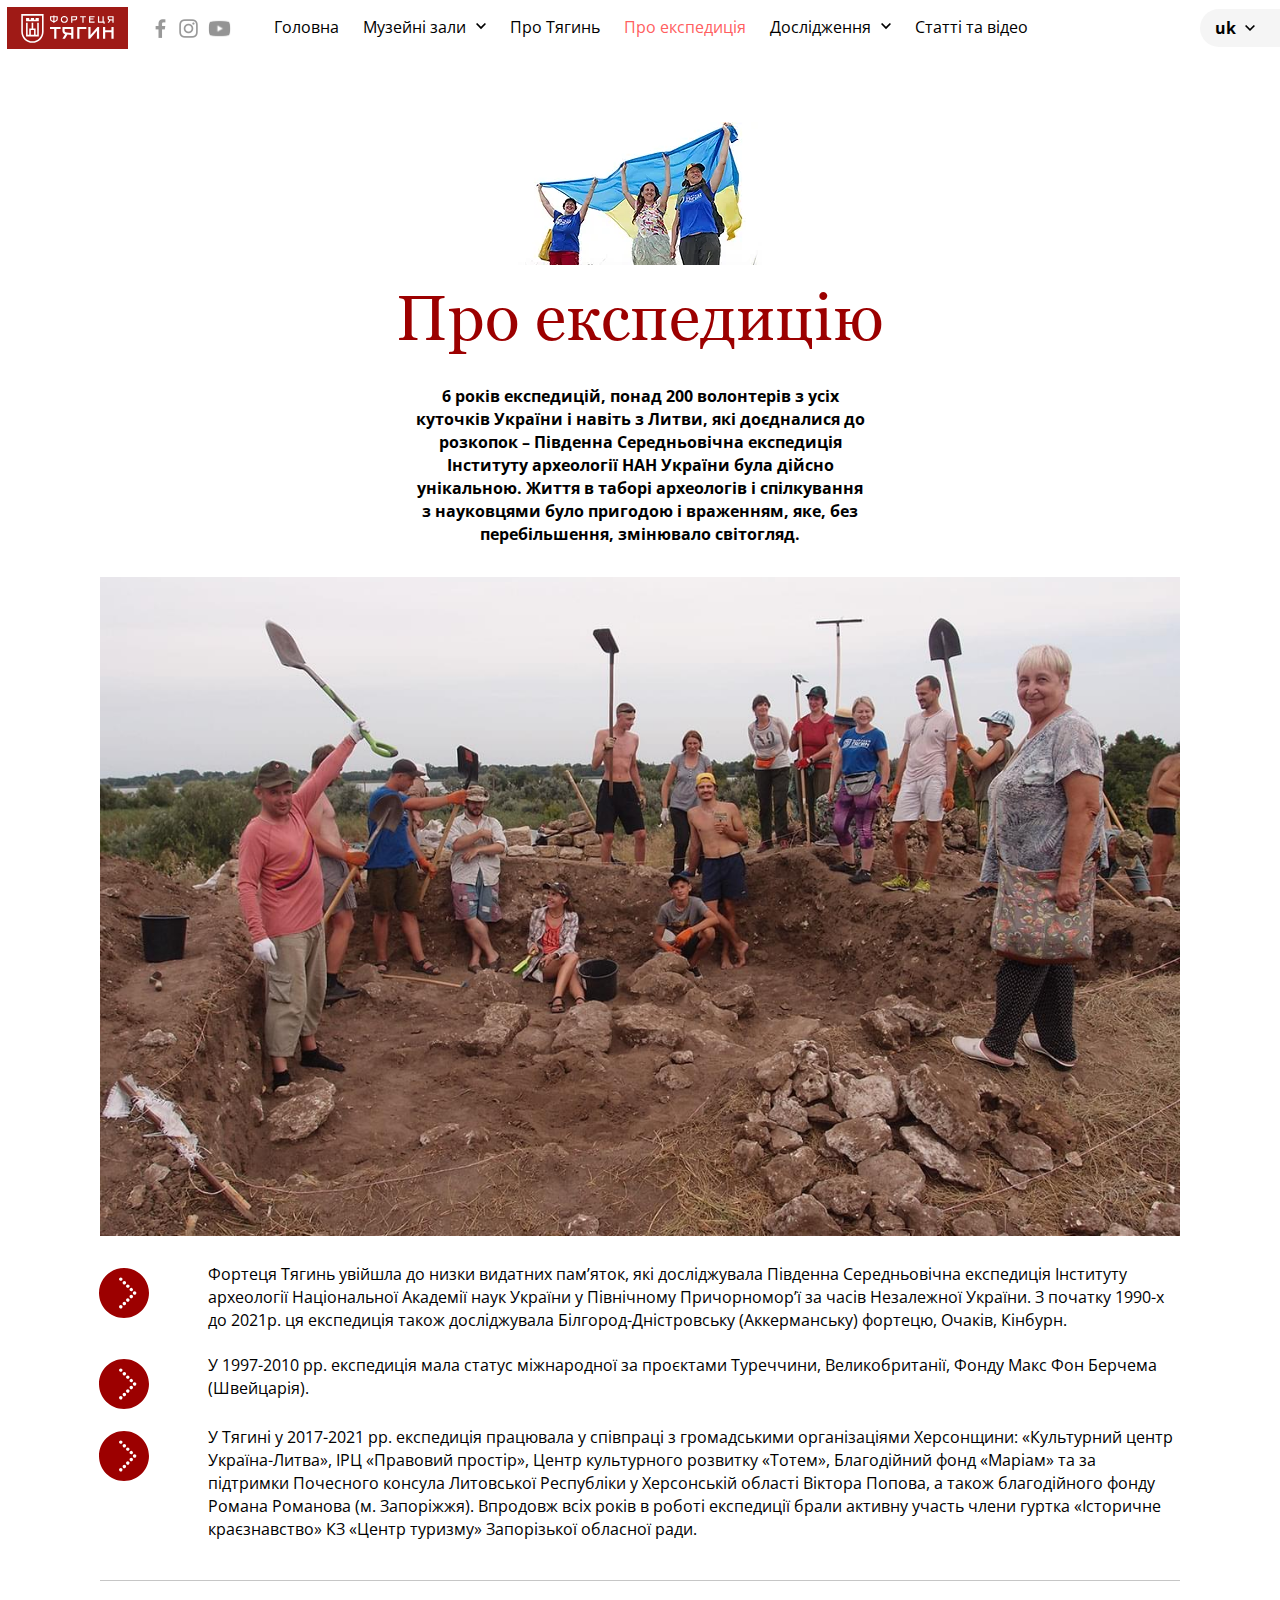
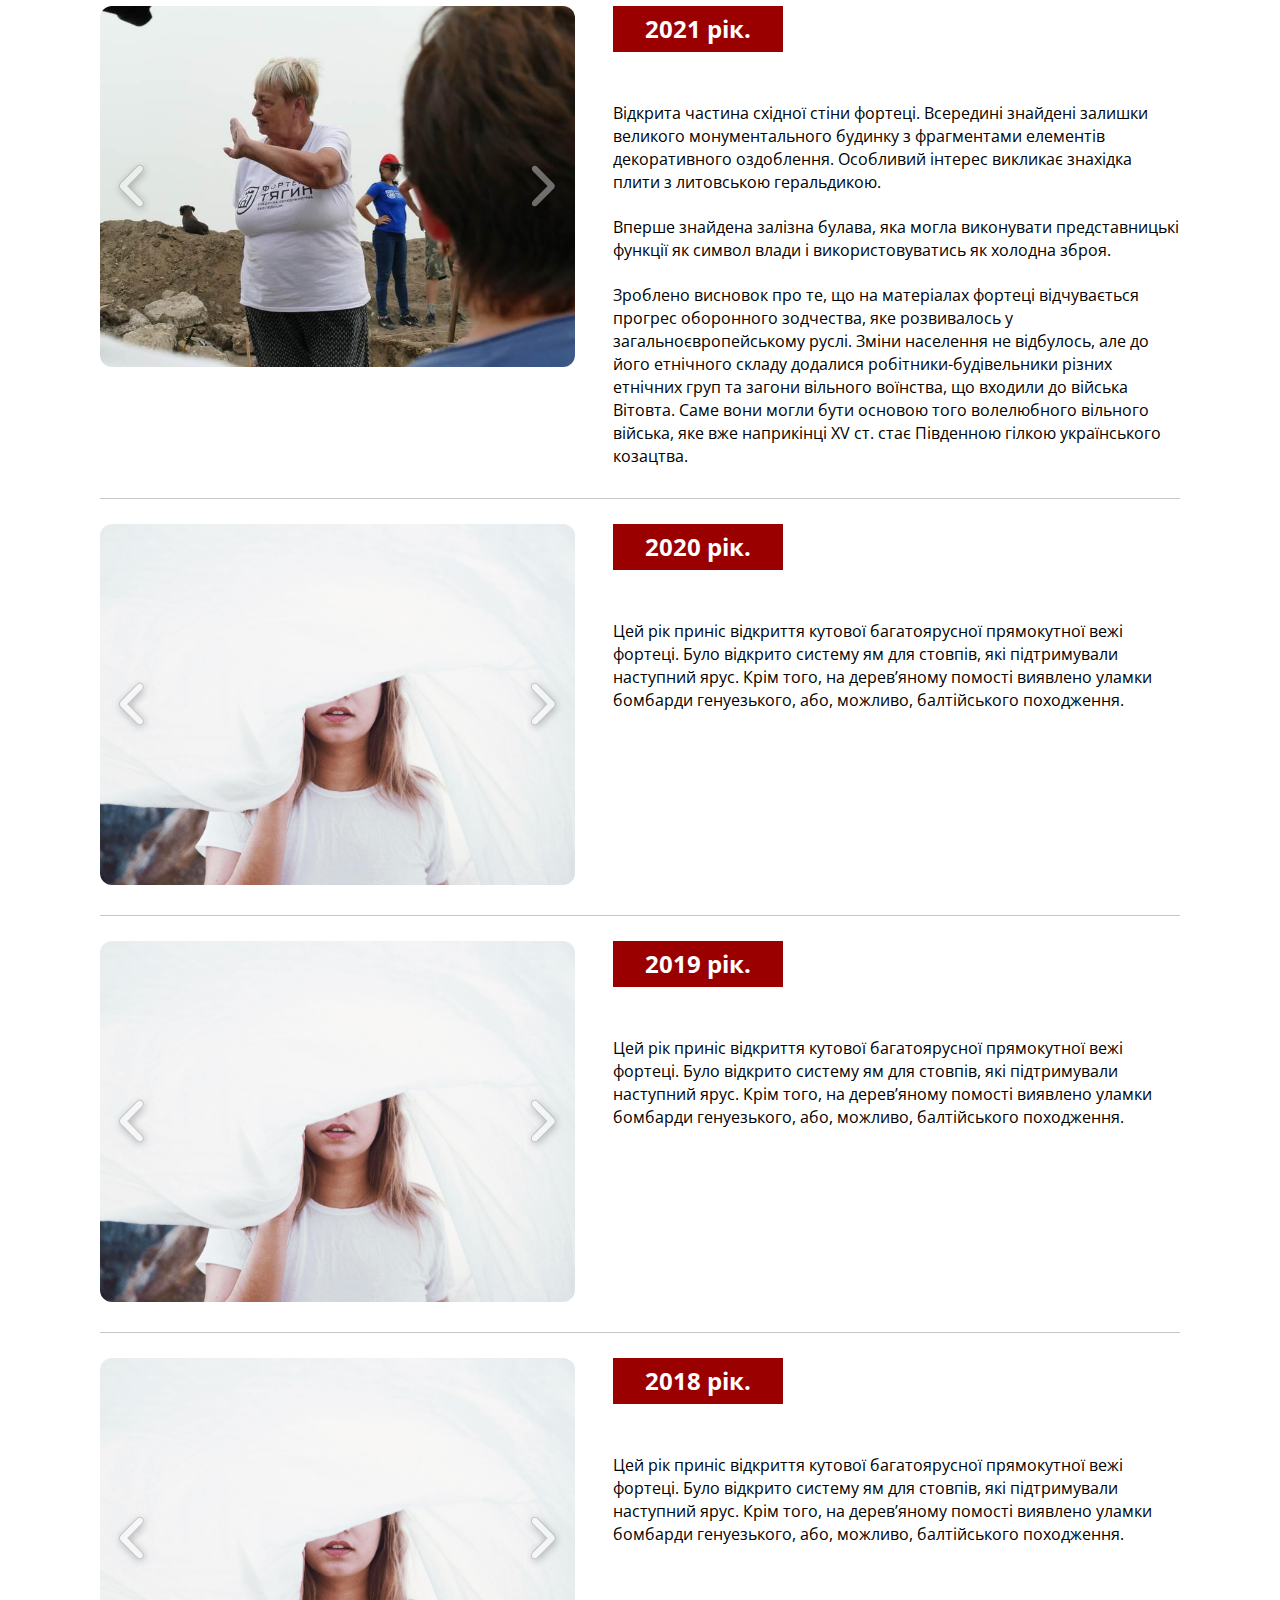
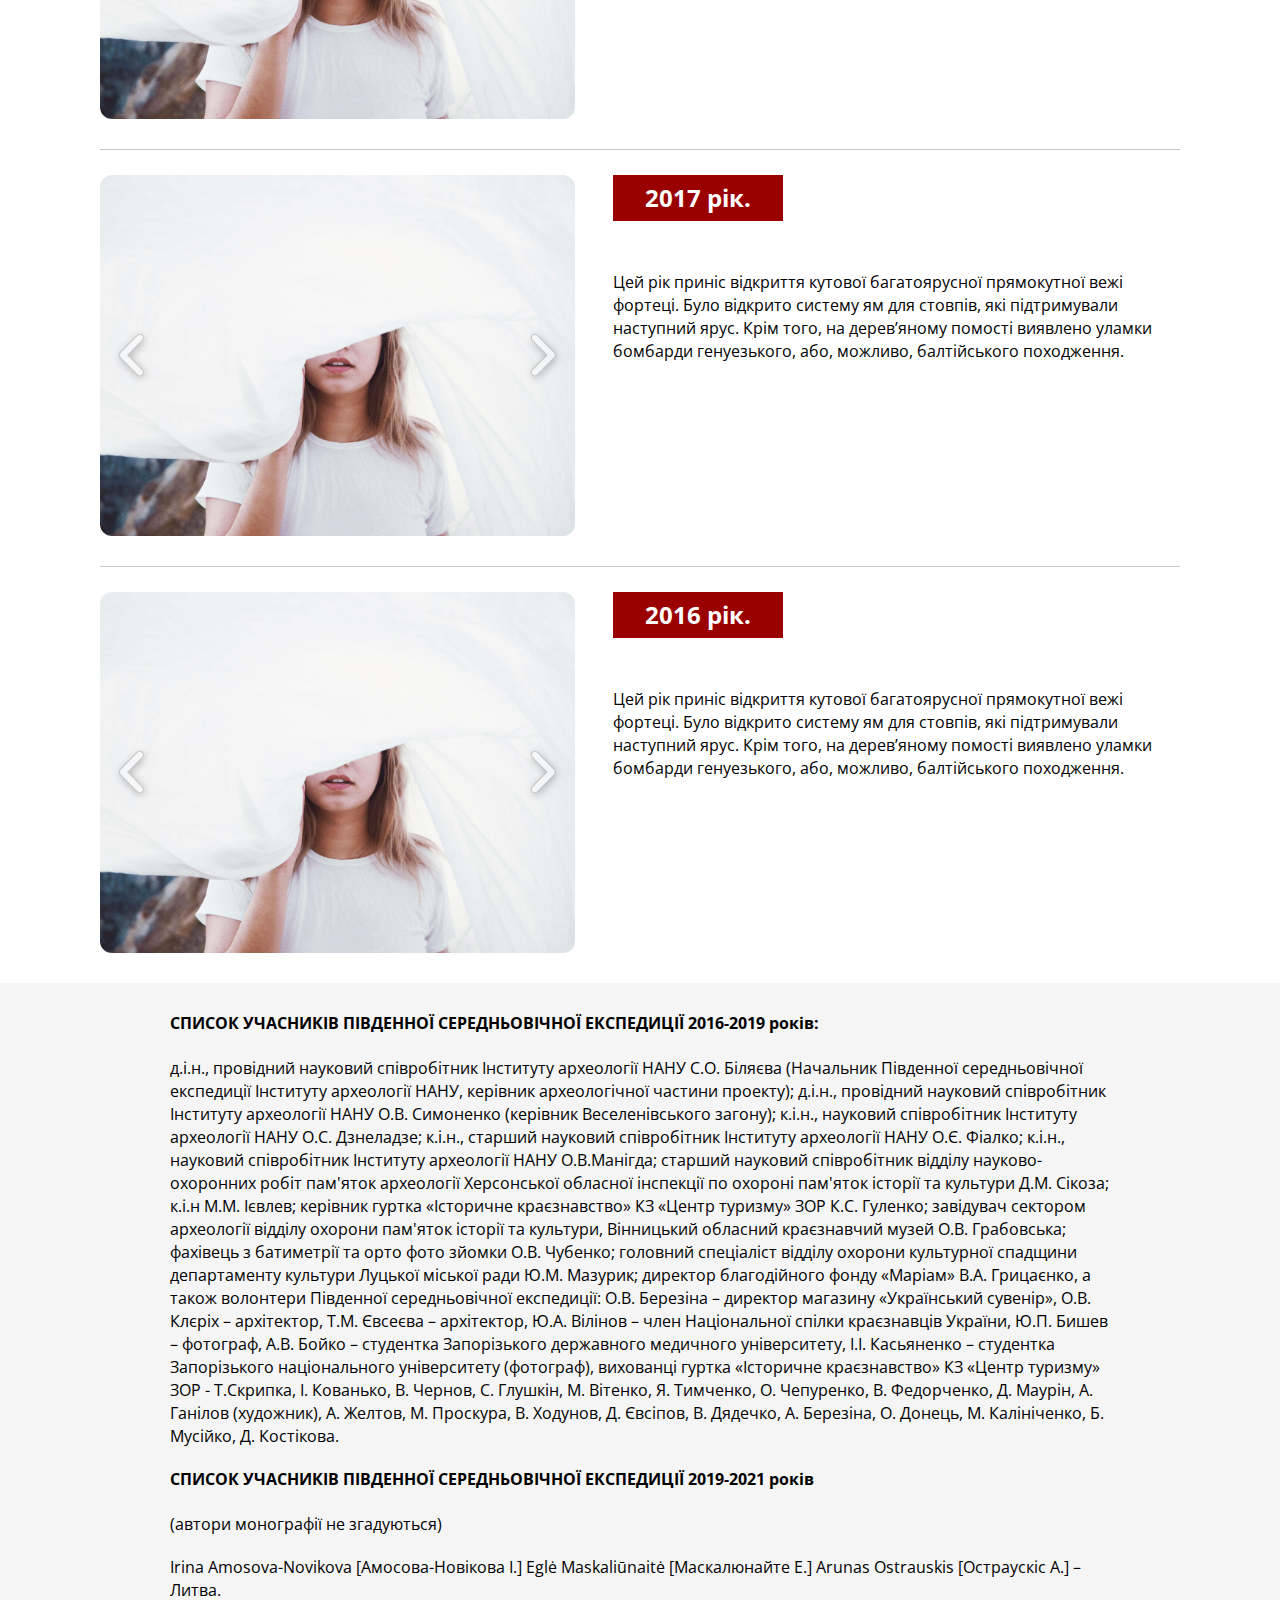
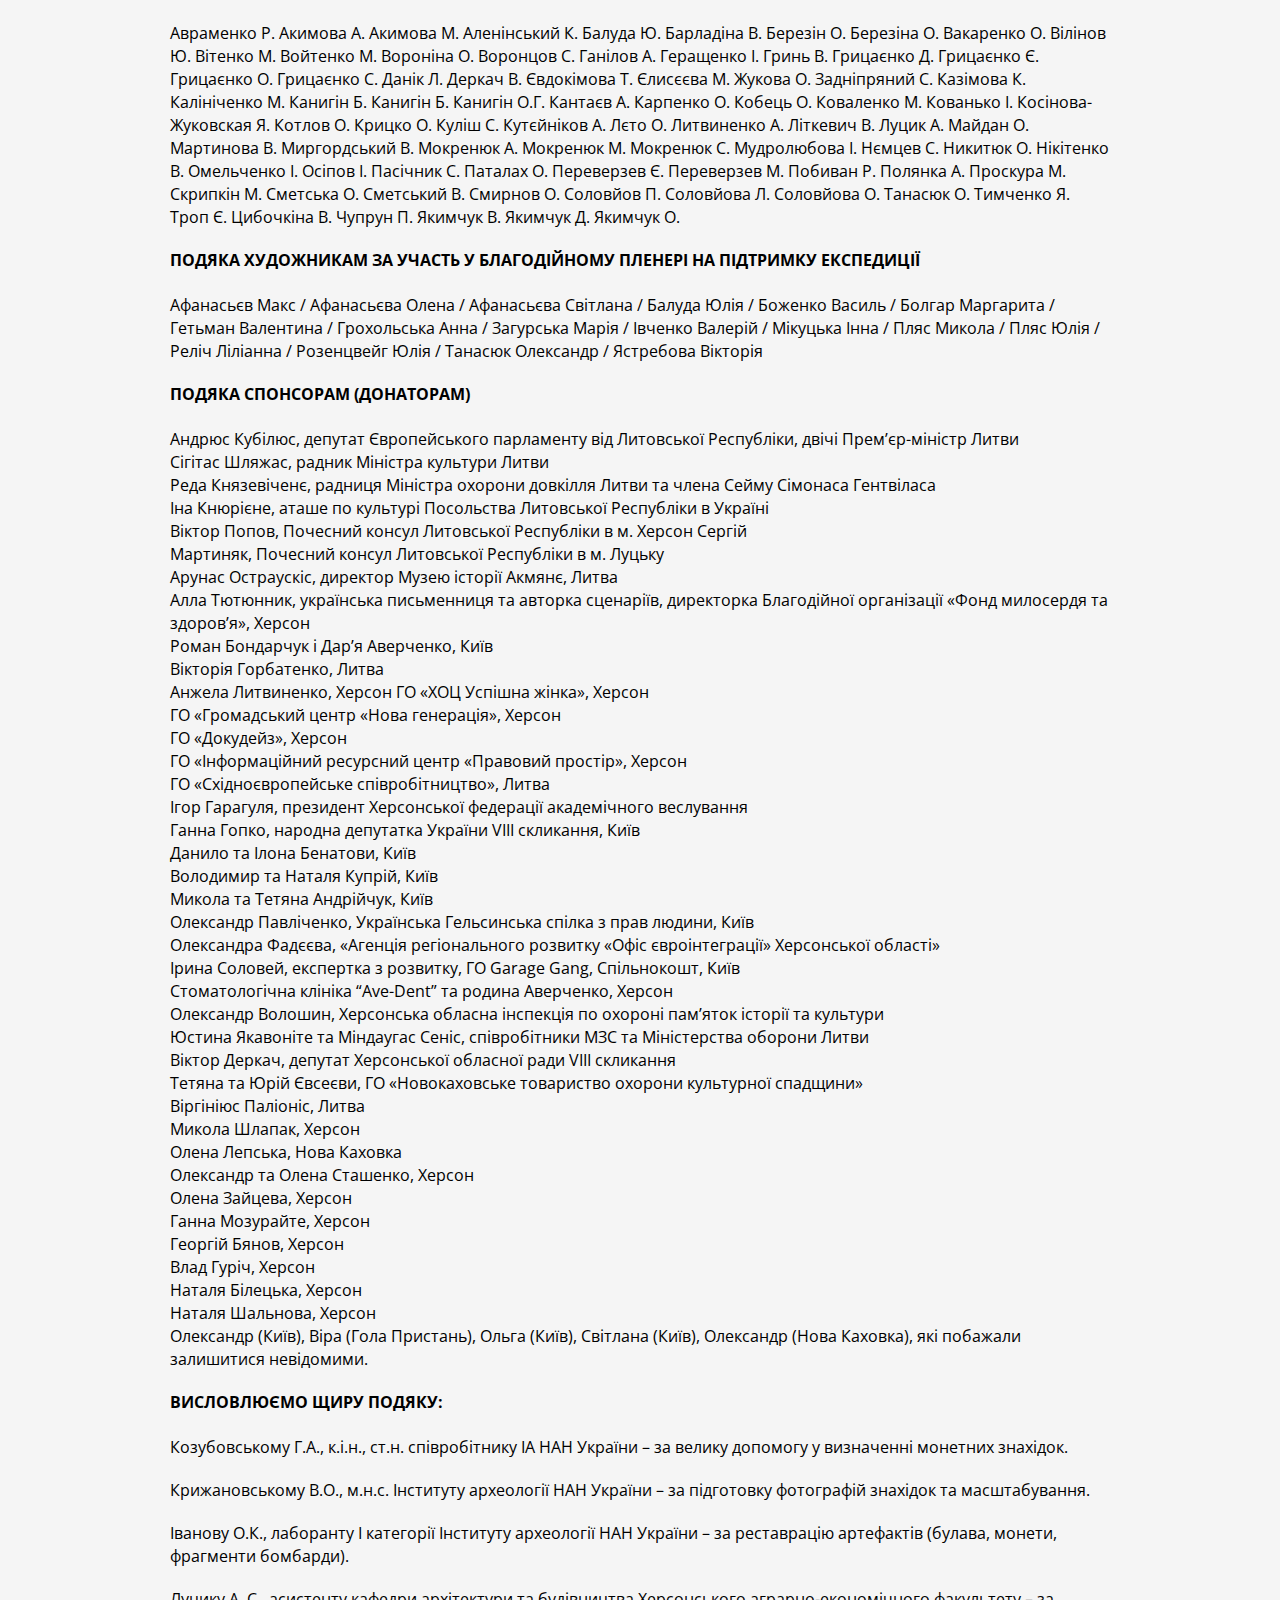
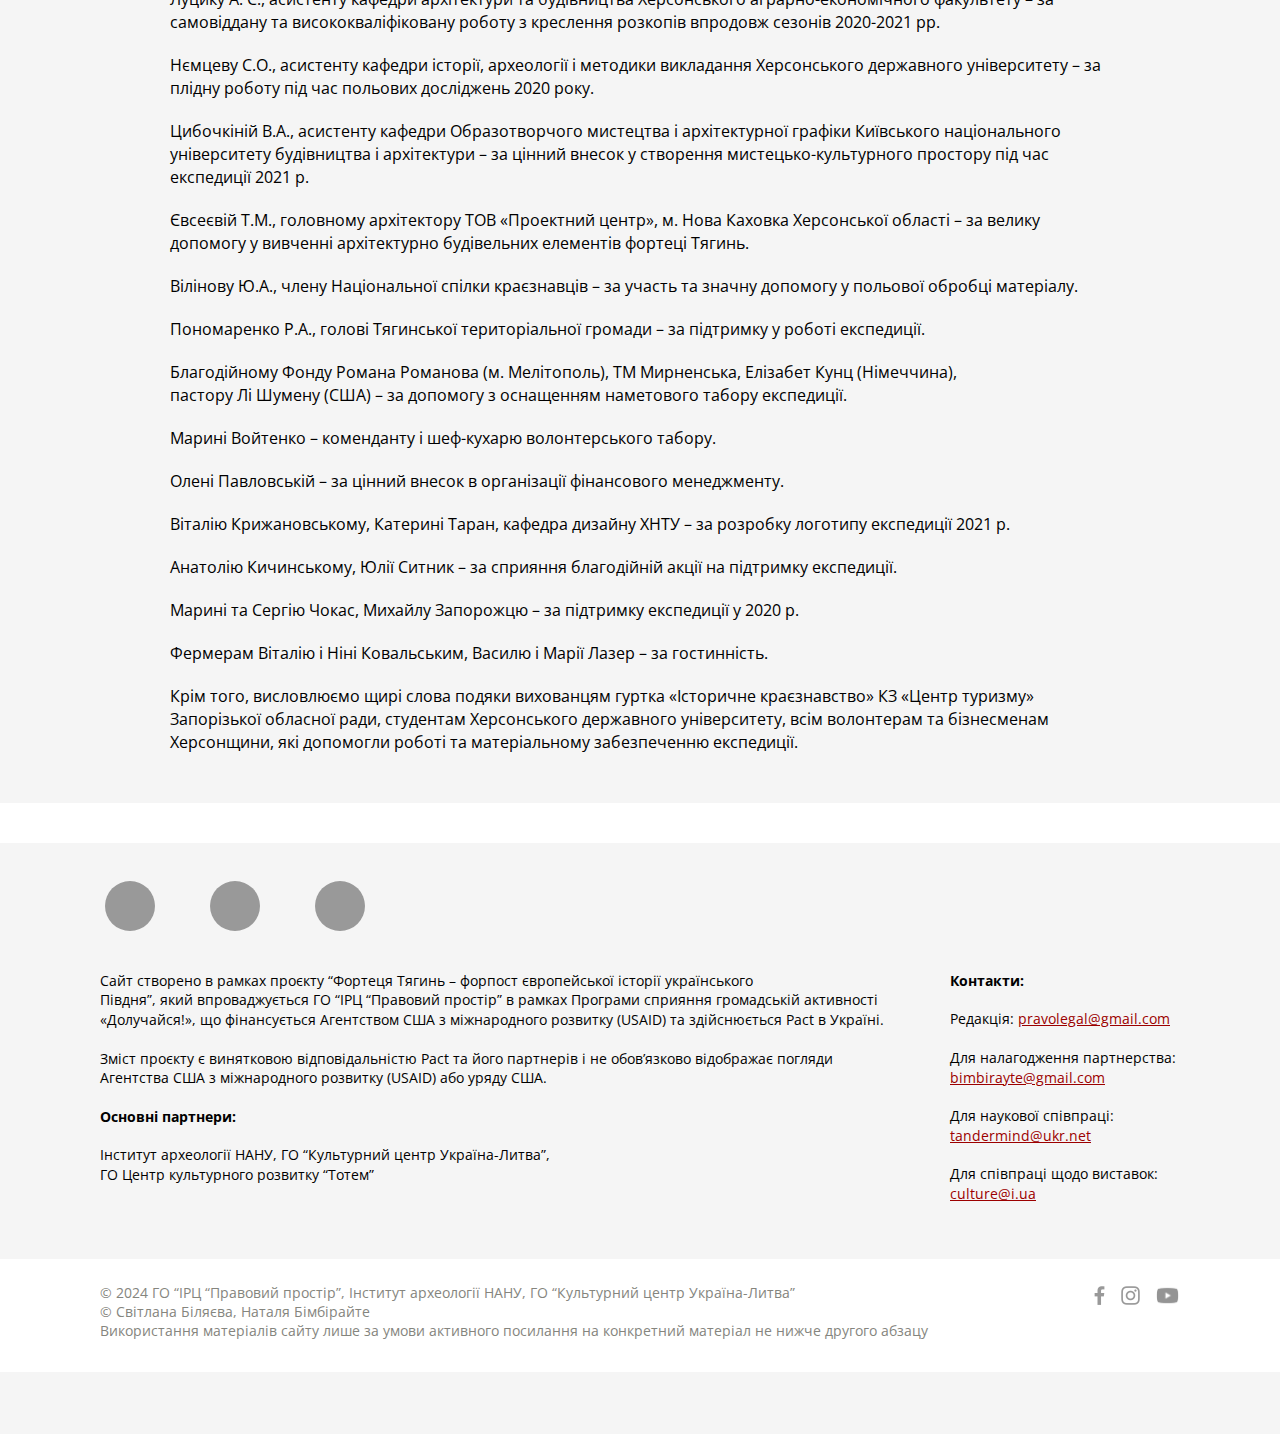
==== commit 3477ca5c: "Add files via upload" ====
--- a/about-expedition.html
+++ b/about-expedition.html
@@ -4,9 +4,9 @@
    <meta charset="UTF-8">
    <meta http-equiv="X-UA-Compatible" content="IE=edge">
    <meta name="viewport" content="width=device-width, initial-scale=1.0">
-   <link rel="stylesheet" href="files/fancybox/fancybox.css?_v=20240706183030">
-   <link rel="stylesheet" href="files/swiper/css/swiper-bundle.min.css?_v=20240706183030">
-   <link rel="stylesheet" href="css/style.min.css?_v=20240706183030">
+   <link rel="stylesheet" href="files/fancybox/fancybox.css?_v=20240706215550">
+   <link rel="stylesheet" href="files/swiper/css/swiper-bundle.min.css?_v=20240706215550">
+   <link rel="stylesheet" href="css/style.min.css?_v=20240706215550">
    <!--<link rel="icon" type="image/svg+xml" href="favicon.svg">-->
    <title>Про експедицію - Myagin Musem</title>
 </head>
@@ -50,8 +50,7 @@
                         <a href="/tyagin/museum-halls.html">Музейні зали</a>
                         <span class="menu__arrow">
                            <svg width="10" height="10" viewBox="0 0 24 24">
-                              <path d="M0 7.33l2.829-2.83 9.175 9.339 9.167-9.339 2.829 2.83-11.996 12.17z"
-                                 fill="currentColor" />
+                              <path d="M0 7.33l2.829-2.83 9.175 9.339 9.167-9.339 2.829 2.83-11.996 12.17z" fill="currentColor" />
                            </svg>
                         </span>
                         <ul class="menu__sub-list">
@@ -81,8 +80,18 @@
                      <li class="menu-item current-menu-item current_page_item">
                         <a href="/tyagin/about-expedition.html">Про експедиція</a>
                      </li>
-                     <li class="menu-item">
-                        <a href="#">Дослідження</a>
+                     <li class="menu-item menu-item-has-children">
+                        <a href="/tyagin/research.html">Дослідження</a>
+                        <span class="menu__arrow">
+                           <svg width="10" height="10" viewBox="0 0 24 24">
+                              <path d="M0 7.33l2.829-2.83 9.175 9.339 9.167-9.339 2.829 2.83-11.996 12.17z" fill="currentColor" />
+                           </svg>
+                        </span>
+                        <ul class="menu__sub-list">
+                           <li class="menu-item">
+                              <a href="/tyagin/research-single.html">Світлана Біляєва</a>
+                           </li>
+                        </ul>
                      </li>
                      <li class="menu-item">
                         <a href="#">Статті та відео</a>
@@ -764,13 +773,13 @@
 </footer>
    </div>
 
-   <script src="files/swiper/js/update-loading.js?_v=20240706183030"></script>
-   <script src="files/swiper/js/swiper-bundle.min.js?_v=20240706183030"></script>
-
-   <script src="js/script.min.js?_v=20240706183030"></script>
-
-   <script src="files/js/jquery-3.6.1.min.js?_v=20240706183030"></script>
-   <script src="files/fancybox/fancybox.umd.js?_v=20240706183030"></script>
+   <script src="files/swiper/js/update-loading.js?_v=20240706215550"></script>
+   <script src="files/swiper/js/swiper-bundle.min.js?_v=20240706215550"></script>
+
+   <script src="js/script.min.js?_v=20240706215550"></script>
+
+   <script src="files/js/jquery-3.6.1.min.js?_v=20240706215550"></script>
+   <script src="files/fancybox/fancybox.umd.js?_v=20240706215550"></script>
 
    <script>
       Fancybox.bind(".about-expedition-slider-2021", {
--- a/css/style.min.css
+++ b/css/style.min.css
@@ -1 +1 @@
-@charset "UTF-8";@font-face{font-family:"Playfair Display";font-style:normal;font-weight:400;font-display:swap;src:url(../files/fonts/Playfair-Display/400/cyrillic.woff2) format("woff2");unicode-range:U+0301,U+0400-045F,U+0490-0491,U+04B0-04B1,U+2116}@font-face{font-family:"Playfair Display";font-style:normal;font-weight:400;font-display:swap;src:url(../files/fonts/Playfair-Display/400/vietnamese.woff2) format("woff2");unicode-range:U+0102-0103,U+0110-0111,U+0128-0129,U+0168-0169,U+01A0-01A1,U+01AF-01B0,U+0300-0301,U+0303-0304,U+0308-0309,U+0323,U+0329,U+1EA0-1EF9,U+20AB}@font-face{font-family:"Playfair Display";font-style:normal;font-weight:400;font-display:swap;src:url(../files/fonts/Playfair-Display/400/latin-ext.woff2) format("woff2");unicode-range:U+0100-02AF,U+0304,U+0308,U+0329,U+1E00-1E9F,U+1EF2-1EFF,U+2020,U+20A0-20AB,U+20AD-20C0,U+2113,U+2C60-2C7F,U+A720-A7FF}@font-face{font-family:"Playfair Display";font-style:normal;font-weight:400;font-display:swap;src:url(../files/fonts/Playfair-Display/400/latin.woff2) format("woff2");unicode-range:U+0000-00FF,U+0131,U+0152-0153,U+02BB-02BC,U+02C6,U+02DA,U+02DC,U+0304,U+0308,U+0329,U+2000-206F,U+2074,U+20AC,U+2122,U+2191,U+2193,U+2212,U+2215,U+FEFF,U+FFFD}@font-face{font-family:"Open Sans";font-style:normal;font-weight:400;font-stretch:100%;font-display:swap;src:url(../files/fonts/Open-Sans/400/cyrillic-ext.woff2) format("woff2");unicode-range:U+0460-052F,U+1C80-1C88,U+20B4,U+2DE0-2DFF,U+A640-A69F,U+FE2E-FE2F}@font-face{font-family:"Open Sans";font-style:normal;font-weight:400;font-stretch:100%;font-display:swap;src:url(../files/fonts/Open-Sans/400/cyrillic.woff2) format("woff2");unicode-range:U+0301,U+0400-045F,U+0490-0491,U+04B0-04B1,U+2116}@font-face{font-family:"Open Sans";font-style:normal;font-weight:400;font-stretch:100%;font-display:swap;src:url(../files/fonts/Open-Sans/400/greek-ext.woff2) format("woff2");unicode-range:U+1F00-1FFF}@font-face{font-family:"Open Sans";font-style:normal;font-weight:400;font-stretch:100%;font-display:swap;src:url(../files/fonts/Open-Sans/400/greek.woff2) format("woff2");unicode-range:U+0370-0377,U+037A-037F,U+0384-038A,U+038C,U+038E-03A1,U+03A3-03FF}@font-face{font-family:"Open Sans";font-style:normal;font-weight:400;font-stretch:100%;font-display:swap;src:url(../files/fonts/Open-Sans/400/hebrew.woff2) format("woff2");unicode-range:U+0590-05FF,U+200C-2010,U+20AA,U+25CC,U+FB1D-FB4F}@font-face{font-family:"Open Sans";font-style:normal;font-weight:400;font-stretch:100%;font-display:swap;src:url(../files/fonts/Open-Sans/400/math.woff2) format("woff2");unicode-range:U+0302-0303,U+0305,U+0307-0308,U+0330,U+0391-03A1,U+03A3-03A9,U+03B1-03C9,U+03D1,U+03D5-03D6,U+03F0-03F1,U+03F4-03F5,U+2034-2037,U+2057,U+20D0-20DC,U+20E1,U+20E5-20EF,U+2102,U+210A-210E,U+2110-2112,U+2115,U+2119-211D,U+2124,U+2128,U+212C-212D,U+212F-2131,U+2133-2138,U+213C-2140,U+2145-2149,U+2190,U+2192,U+2194-21AE,U+21B0-21E5,U+21F1-21F2,U+21F4-2211,U+2213-2214,U+2216-22FF,U+2308-230B,U+2310,U+2319,U+231C-2321,U+2336-237A,U+237C,U+2395,U+239B-23B6,U+23D0,U+23DC-23E1,U+2474-2475,U+25AF,U+25B3,U+25B7,U+25BD,U+25C1,U+25CA,U+25CC,U+25FB,U+266D-266F,U+27C0-27FF,U+2900-2AFF,U+2B0E-2B11,U+2B30-2B4C,U+2BFE,U+FF5B,U+FF5D,U+1D400-1D7FF,U+1EE00-1EEFF}@font-face{font-family:"Open Sans";font-style:normal;font-weight:400;font-stretch:100%;font-display:swap;src:url(../files/fonts/Open-Sans/400/symbols.woff2) format("woff2");unicode-range:U+0001-000C,U+000E-001F,U+007F-009F,U+20DD-20E0,U+20E2-20E4,U+2150-218F,U+2190,U+2192,U+2194-2199,U+21AF,U+21E6-21F0,U+21F3,U+2218-2219,U+2299,U+22C4-22C6,U+2300-243F,U+2440-244A,U+2460-24FF,U+25A0-27BF,U+2800-28FF,U+2921-2922,U+2981,U+29BF,U+29EB,U+2B00-2BFF,U+4DC0-4DFF,U+FFF9-FFFB,U+10140-1018E,U+10190-1019C,U+101A0,U+101D0-101FD,U+102E0-102FB,U+10E60-10E7E,U+1D2C0-1D2D3,U+1D2E0-1D37F,U+1F000-1F0FF,U+1F100-1F1AD,U+1F1E6-1F1FF,U+1F30D-1F30F,U+1F315,U+1F31C,U+1F31E,U+1F320-1F32C,U+1F336,U+1F378,U+1F37D,U+1F382,U+1F393-1F39F,U+1F3A7-1F3A8,U+1F3AC-1F3AF,U+1F3C2,U+1F3C4-1F3C6,U+1F3CA-1F3CE,U+1F3D4-1F3E0,U+1F3ED,U+1F3F1-1F3F3,U+1F3F5-1F3F7,U+1F408,U+1F415,U+1F41F,U+1F426,U+1F43F,U+1F441-1F442,U+1F444,U+1F446-1F449,U+1F44C-1F44E,U+1F453,U+1F46A,U+1F47D,U+1F4A3,U+1F4B0,U+1F4B3,U+1F4B9,U+1F4BB,U+1F4BF,U+1F4C8-1F4CB,U+1F4D6,U+1F4DA,U+1F4DF,U+1F4E3-1F4E6,U+1F4EA-1F4ED,U+1F4F7,U+1F4F9-1F4FB,U+1F4FD-1F4FE,U+1F503,U+1F507-1F50B,U+1F50D,U+1F512-1F513,U+1F53E-1F54A,U+1F54F-1F5FA,U+1F610,U+1F650-1F67F,U+1F687,U+1F68D,U+1F691,U+1F694,U+1F698,U+1F6AD,U+1F6B2,U+1F6B9-1F6BA,U+1F6BC,U+1F6C6-1F6CF,U+1F6D3-1F6D7,U+1F6E0-1F6EA,U+1F6F0-1F6F3,U+1F6F7-1F6FC,U+1F700-1F7FF,U+1F800-1F80B,U+1F810-1F847,U+1F850-1F859,U+1F860-1F887,U+1F890-1F8AD,U+1F8B0-1F8B1,U+1F900-1F90B,U+1F93B,U+1F946,U+1F984,U+1F996,U+1F9E9,U+1FA00-1FA6F,U+1FA70-1FA7C,U+1FA80-1FA88,U+1FA90-1FABD,U+1FABF-1FAC5,U+1FACE-1FADB,U+1FAE0-1FAE8,U+1FAF0-1FAF8,U+1FB00-1FBFF}@font-face{font-family:"Open Sans";font-style:normal;font-weight:400;font-stretch:100%;font-display:swap;src:url(../files/fonts/Open-Sans/400/vietnamese.woff2) format("woff2");unicode-range:U+0102-0103,U+0110-0111,U+0128-0129,U+0168-0169,U+01A0-01A1,U+01AF-01B0,U+0300-0301,U+0303-0304,U+0308-0309,U+0323,U+0329,U+1EA0-1EF9,U+20AB}@font-face{font-family:"Open Sans";font-style:normal;font-weight:400;font-stretch:100%;font-display:swap;src:url(../files/fonts/Open-Sans/400/latin-ext.woff2) format("woff2");unicode-range:U+0100-02AF,U+0304,U+0308,U+0329,U+1E00-1E9F,U+1EF2-1EFF,U+2020,U+20A0-20AB,U+20AD-20C0,U+2113,U+2C60-2C7F,U+A720-A7FF}@font-face{font-family:"Open Sans";font-style:normal;font-weight:400;font-stretch:100%;font-display:swap;src:url(../files/fonts/Open-Sans/400/latin.woff2) format("woff2");unicode-range:U+0000-00FF,U+0131,U+0152-0153,U+02BB-02BC,U+02C6,U+02DA,U+02DC,U+0304,U+0308,U+0329,U+2000-206F,U+2074,U+20AC,U+2122,U+2191,U+2193,U+2212,U+2215,U+FEFF,U+FFFD}@font-face{font-family:"Open Sans";font-style:normal;font-weight:700;font-stretch:100%;font-display:swap;src:url(../files/fonts/Open-Sans/700/cyrillic-ext.woff2) format("woff2");unicode-range:U+0460-052F,U+1C80-1C88,U+20B4,U+2DE0-2DFF,U+A640-A69F,U+FE2E-FE2F}@font-face{font-family:"Open Sans";font-style:normal;font-weight:700;font-stretch:100%;font-display:swap;src:url(../files/fonts/Open-Sans/700/cyrillic.woff2) format("woff2");unicode-range:U+0301,U+0400-045F,U+0490-0491,U+04B0-04B1,U+2116}@font-face{font-family:"Open Sans";font-style:normal;font-weight:700;font-stretch:100%;font-display:swap;src:url(../files/fonts/Open-Sans/700/greek-ext.woff2) format("woff2");unicode-range:U+1F00-1FFF}@font-face{font-family:"Open Sans";font-style:normal;font-weight:700;font-stretch:100%;font-display:swap;src:url(../files/fonts/Open-Sans/700/greek.woff2) format("woff2");unicode-range:U+0370-0377,U+037A-037F,U+0384-038A,U+038C,U+038E-03A1,U+03A3-03FF}@font-face{font-family:"Open Sans";font-style:normal;font-weight:700;font-stretch:100%;font-display:swap;src:url(../files/fonts/Open-Sans/700/hebrew.woff2) format("woff2");unicode-range:U+0590-05FF,U+200C-2010,U+20AA,U+25CC,U+FB1D-FB4F}@font-face{font-family:"Open Sans";font-style:normal;font-weight:700;font-stretch:100%;font-display:swap;src:url(../files/fonts/Open-Sans/700/math.woff2) format("woff2");unicode-range:U+0302-0303,U+0305,U+0307-0308,U+0330,U+0391-03A1,U+03A3-03A9,U+03B1-03C9,U+03D1,U+03D5-03D6,U+03F0-03F1,U+03F4-03F5,U+2034-2037,U+2057,U+20D0-20DC,U+20E1,U+20E5-20EF,U+2102,U+210A-210E,U+2110-2112,U+2115,U+2119-211D,U+2124,U+2128,U+212C-212D,U+212F-2131,U+2133-2138,U+213C-2140,U+2145-2149,U+2190,U+2192,U+2194-21AE,U+21B0-21E5,U+21F1-21F2,U+21F4-2211,U+2213-2214,U+2216-22FF,U+2308-230B,U+2310,U+2319,U+231C-2321,U+2336-237A,U+237C,U+2395,U+239B-23B6,U+23D0,U+23DC-23E1,U+2474-2475,U+25AF,U+25B3,U+25B7,U+25BD,U+25C1,U+25CA,U+25CC,U+25FB,U+266D-266F,U+27C0-27FF,U+2900-2AFF,U+2B0E-2B11,U+2B30-2B4C,U+2BFE,U+FF5B,U+FF5D,U+1D400-1D7FF,U+1EE00-1EEFF}@font-face{font-family:"Open Sans";font-style:normal;font-weight:700;font-stretch:100%;font-display:swap;src:url(../files/fonts/Open-Sans/700/symbols.woff2) format("woff2");unicode-range:U+0001-000C,U+000E-001F,U+007F-009F,U+20DD-20E0,U+20E2-20E4,U+2150-218F,U+2190,U+2192,U+2194-2199,U+21AF,U+21E6-21F0,U+21F3,U+2218-2219,U+2299,U+22C4-22C6,U+2300-243F,U+2440-244A,U+2460-24FF,U+25A0-27BF,U+2800-28FF,U+2921-2922,U+2981,U+29BF,U+29EB,U+2B00-2BFF,U+4DC0-4DFF,U+FFF9-FFFB,U+10140-1018E,U+10190-1019C,U+101A0,U+101D0-101FD,U+102E0-102FB,U+10E60-10E7E,U+1D2C0-1D2D3,U+1D2E0-1D37F,U+1F000-1F0FF,U+1F100-1F1AD,U+1F1E6-1F1FF,U+1F30D-1F30F,U+1F315,U+1F31C,U+1F31E,U+1F320-1F32C,U+1F336,U+1F378,U+1F37D,U+1F382,U+1F393-1F39F,U+1F3A7-1F3A8,U+1F3AC-1F3AF,U+1F3C2,U+1F3C4-1F3C6,U+1F3CA-1F3CE,U+1F3D4-1F3E0,U+1F3ED,U+1F3F1-1F3F3,U+1F3F5-1F3F7,U+1F408,U+1F415,U+1F41F,U+1F426,U+1F43F,U+1F441-1F442,U+1F444,U+1F446-1F449,U+1F44C-1F44E,U+1F453,U+1F46A,U+1F47D,U+1F4A3,U+1F4B0,U+1F4B3,U+1F4B9,U+1F4BB,U+1F4BF,U+1F4C8-1F4CB,U+1F4D6,U+1F4DA,U+1F4DF,U+1F4E3-1F4E6,U+1F4EA-1F4ED,U+1F4F7,U+1F4F9-1F4FB,U+1F4FD-1F4FE,U+1F503,U+1F507-1F50B,U+1F50D,U+1F512-1F513,U+1F53E-1F54A,U+1F54F-1F5FA,U+1F610,U+1F650-1F67F,U+1F687,U+1F68D,U+1F691,U+1F694,U+1F698,U+1F6AD,U+1F6B2,U+1F6B9-1F6BA,U+1F6BC,U+1F6C6-1F6CF,U+1F6D3-1F6D7,U+1F6E0-1F6EA,U+1F6F0-1F6F3,U+1F6F7-1F6FC,U+1F700-1F7FF,U+1F800-1F80B,U+1F810-1F847,U+1F850-1F859,U+1F860-1F887,U+1F890-1F8AD,U+1F8B0-1F8B1,U+1F900-1F90B,U+1F93B,U+1F946,U+1F984,U+1F996,U+1F9E9,U+1FA00-1FA6F,U+1FA70-1FA7C,U+1FA80-1FA88,U+1FA90-1FABD,U+1FABF-1FAC5,U+1FACE-1FADB,U+1FAE0-1FAE8,U+1FAF0-1FAF8,U+1FB00-1FBFF}@font-face{font-family:"Open Sans";font-style:normal;font-weight:700;font-stretch:100%;font-display:swap;src:url(../files/fonts/Open-Sans/700/vietnamese.woff2) format("woff2");unicode-range:U+0102-0103,U+0110-0111,U+0128-0129,U+0168-0169,U+01A0-01A1,U+01AF-01B0,U+0300-0301,U+0303-0304,U+0308-0309,U+0323,U+0329,U+1EA0-1EF9,U+20AB}@font-face{font-family:"Open Sans";font-style:normal;font-weight:700;font-stretch:100%;font-display:swap;src:url(../files/fonts/Open-Sans/700/latin-ext.woff2) format("woff2");unicode-range:U+0100-02AF,U+0304,U+0308,U+0329,U+1E00-1E9F,U+1EF2-1EFF,U+2020,U+20A0-20AB,U+20AD-20C0,U+2113,U+2C60-2C7F,U+A720-A7FF}@font-face{font-family:"Open Sans";font-style:normal;font-weight:700;font-stretch:100%;font-display:swap;src:url(../files/fonts/Open-Sans/700/latin.woff2) format("woff2");unicode-range:U+0000-00FF,U+0131,U+0152-0153,U+02BB-02BC,U+02C6,U+02DA,U+02DC,U+0304,U+0308,U+0329,U+2000-206F,U+2074,U+20AC,U+2122,U+2191,U+2193,U+2212,U+2215,U+FEFF,U+FFFD}@font-face{font-family:Georgia;src:url(../files/fonts/Georgia/Georgia.woff) format("woff");font-weight:400;font-style:normal}*,::after,::before{box-sizing:border-box;margin:0;padding:0}button{background:0 0;border:none;cursor:pointer}img,picture{height:auto;max-width:100%;vertical-align:top}/*! normalize.css v8.0.1 | MIT License | github.com/necolas/normalize.css */html{line-height:1.15;-webkit-text-size-adjust:100%}body{margin:0}main{display:block}h1{font-size:2em;margin:.67em 0}hr{box-sizing:content-box;height:0;overflow:visible}pre{font-family:monospace,monospace;font-size:1em}a{background-color:transparent}abbr[title]{border-bottom:none;text-decoration:underline;-webkit-text-decoration:underline dotted;text-decoration:underline dotted}b,strong{font-weight:700}code,kbd,samp{font-family:monospace,monospace;font-size:1em}small{font-size:80%}sub,sup{font-size:75%;line-height:0;position:relative;vertical-align:baseline}sub{bottom:-.25em}sup{top:-.5em}img{border-style:none}button,input,optgroup,select,textarea{font-family:inherit;font-size:100%;line-height:1.15;margin:0}button,input{overflow:visible}button,select{text-transform:none}[type=button],[type=reset],[type=submit],button{-webkit-appearance:button}[type=button]::-moz-focus-inner,[type=reset]::-moz-focus-inner,[type=submit]::-moz-focus-inner,button::-moz-focus-inner{border-style:none;padding:0}[type=button]:-moz-focusring,[type=reset]:-moz-focusring,[type=submit]:-moz-focusring,button:-moz-focusring{outline:1px dotted ButtonText}fieldset{padding:.35em .75em .625em}legend{box-sizing:border-box;color:inherit;display:table;max-width:100%;padding:0;white-space:normal}progress{vertical-align:baseline}textarea{overflow:auto}[type=checkbox],[type=radio]{box-sizing:border-box;padding:0}[type=number]::-webkit-inner-spin-button,[type=number]::-webkit-outer-spin-button{height:auto}[type=search]{-webkit-appearance:textfield;outline-offset:-2px}[type=search]::-webkit-search-decoration{-webkit-appearance:none}::-webkit-file-upload-button{-webkit-appearance:button;font:inherit}details{display:block}summary{display:list-item}template{display:none}[hidden]{display:none}body,html{height:100%}.wrapper{display:flex;flex-direction:column;min-height:100vh}main.main{flex:1;margin-top:0!important;padding-top:66px}main.main.front-page{padding-top:81px}body.lock-scroll{overflow:hidden}body{background-color:#fff;color:#000;font-family:"Open sans",sans-serif;font-size:16px;font-style:normal;font-weight:400;line-height:23px;margin:0}body._lock{overflow:hidden}body p strong{font-weight:700}.page__head{background:linear-gradient(180deg,#fff 0,#f5f5f5 100%)}.page__head.no-bg-color{background:0 0}.page__head.two{padding-bottom:5px;padding-top:43px}.page__head.two .page__headBlockImage{height:74px;margin-bottom:39px}.page__head.two h1{color:#9c0000;font-size:64px;text-transform:none}.page__head.two p{line-height:23px;max-width:455px;margin:0 auto;text-align:center}.page__headLabel{align-items:center;background-color:#c00000;border-radius:0 0 12px 12px;display:flex;justify-content:center;height:54px;margin-left:auto;margin-right:auto;padding:1px 15px 5px;width:274px}.page__headLabel h2{color:#fff;font-size:20px;font-weight:700;text-align:center;margin:0;text-transform:none}.page__head h1{font-family:Georgia,serif;font-size:52px;line-height:normal;margin:21px 0 6px;text-align:center}.page__headBlockImage{display:flex;justify-content:center;height:223px}.page__headBlockImage img{max-height:100%;width:auto}.page__content{padding-bottom:36px;padding-top:36px}.page__content.bg-page-content{background-color:#f5f5f5;margin-bottom:40px;padding-bottom:49px;padding-top:29px}.page__content.bg-page-content h1,.page__content.bg-page-content h2,.page__content.bg-page-content h3,.page__content.bg-page-content h4,.page__content.bg-page-content h5,.page__content.bg-page-content h6{font-size:16px;line-height:normal;font-weight:700;margin:0 0 23px;text-transform:none}.page__content p{font-size:18px;line-height:29px}.page__content img{margin-bottom:68px;margin-top:35px}.page__content .blockText{margin-left:auto;margin-right:auto;max-width:940px}.page__content .blockText p{font-size:16px;line-height:23px}.page__content .blockText p:not(:last-child){margin-bottom:20px}.n_container{margin-left:auto;margin-right:auto;max-width:1140px;padding-left:30px;padding-right:30px}.n_sec-title{color:#85857e;font-size:18px;letter-spacing:.15em;margin:0}h1,h2,h3,h4,h5,h6{font-weight:400;text-transform:uppercase}.n_object-fit{left:0;height:100%;-o-object-fit:cover;object-fit:cover;position:absolute;top:0;width:100%;z-index:1}.select{background-color:#f5f5f5;border-bottom-left-radius:30px;border-top-left-radius:30px;font-weight:400;font-size:16px;font-weight:700;line-height:32px;margin:0 0 0 20px;padding:6px 12px 6px 15px;position:relative;width:100px;z-index:2}.select__header{align-items:center;cursor:pointer;display:flex}.select__current{margin-right:9px;position:relative;z-index:2}.select__icon{align-items:center;display:flex;flex-shrink:0;justify-content:center;height:20px;pointer-events:none;position:relative;text-align:center;width:10px;z-index:2}.select__body{background-color:#f5f5f5;border-radius:30px;border-top:0;display:none;left:0;padding-bottom:10px;padding-top:40px;pointer-events:none;position:absolute;top:0;width:50px;z-index:1}.select.is-active .select__icon{transform:rotate(180deg)}.select.is-active .select__body{display:block}.select__item{cursor:pointer;padding:2px 8px;pointer-events:all;position:relative;text-align:center;z-index:1}.select__item.current-lang{display:none!important}.wrap-lazy-load-image{position:relative}.wrap-lazy-load-image img,.wrap-lazy-load-image.img-loaded .sk-spinner-pulse{opacity:0}.wrap-lazy-load-image img{transition:.3s ease 0s}.wrap-lazy-load-image.img-loaded img{opacity:1}.sk-spinner-pulse{animation:sk-spinner-pulse 1s infinite ease-in-out;background-color:#999;border-radius:100%;left:50%;height:50px;margin-left:-25px;margin-top:-25px;position:absolute;top:50%;width:50px;z-index:0}.wrap-lazy-load-image.img-loaded .sk-spinner-pulse{z-index:-100}.wrap-lazy-load-image.img-loaded img{z-index:1}@keyframes sk-spinner-pulse{0%{transform:scale(0)}100%{opacity:0;transform:scale(1)}}body.lock{overflow:hidden}.popup{background-color:rgba(0,0,0,.8);color:#fff;height:100%;left:0;opacity:0;position:fixed;transition:all .6s ease 0s;top:0;overflow-y:auto;overflow-x:hidden;visibility:hidden;width:100%;z-index:105}.popup.open{opacity:1;visibility:visible}.popup__body{align-items:center;display:flex;justify-content:center;min-height:100vh;padding-bottom:50px;padding-right:50px;padding-left:50px;padding-top:50px}.popup__content{background-color:#1e3932;max-width:100%;padding:80px 40px 20px 36px;position:relative;width:850px}.popup__content-image{padding:0!important}.popup__content-image img{max-width:100%;vertical-align:top}.popup__close{align-items:center;height:32px;display:flex;justify-content:center;position:absolute;right:8px;top:18px;width:32px}.popup__form p{font-size:18px;font-weight:400;line-height:21.6px;margin:0 0 23px}.popup__form input{background:0 0;border:none;border-bottom:1px solid #8e9c98;font-family:Raleway,sans-serif;font-size:16px;font-weight:400;line-height:20.8px;margin-bottom:15px;padding-bottom:2px;width:100%}.popup__form input::-moz-placeholder{color:#fff}.popup__form input::placeholder{color:#fff}.popup__items{display:flex;flex-wrap:wrap}.popup__item{padding-bottom:37px;width:100%}.popup__item:nth-child(1){padding-top:23px;position:relative}.popup__item:nth-child(1)::after{background-color:rgba(255,255,255,.1);content:"";display:block;height:100%;position:absolute;width:1px}.popup__item:nth-child(1) a{font-family:"Stravinsky Trial",sans-serif;font-size:48px;font-weight:400;line-height:60px}.popup__item:nth-child(1) p{font-size:18px;font-weight:300;line-height:21.6px;margin:11px 0 0}.popup__item:nth-child(1) img{margin-top:43px}.popup__item:nth-child(2){padding-top:38px}.popup__item:nth-child(3){padding-bottom:0;padding-top:38px}.popup__item:nth-child(3) img{display:table;margin:0 auto}.popup .events__blockButton{color:#fff!important;margin-top:32px!important}.popup .events__blockButton::after{content:url("data:image/svg+xml;charset=UTF-8,%3csvg width='37' height='6' viewBox='0 0 37 6' fill='none' xmlns='http://www.w3.org/2000/svg'%3e%3cpath d='M0 5.5H37C35.138 5.5 32.79 4.43443 32.0611 0.5' stroke='white'/%3e%3c/svg%3e")}a{color:inherit;transition:color .3s;text-decoration:none}.header{left:0;position:fixed;right:0;top:0;width:100%;z-index:102}.header.n_hidden .header__wrapper{transform:translateY(-110%)}.header__wrapper{background-color:#fff;left:0;position:fixed;transition:background-color .3s,transform .6s;top:0;width:100%;z-index:50}.header-container{align-items:center;display:flex;height:66px;max-width:1920px;padding-left:7px;padding-right:0;position:relative}.header__blockLogo{bottom:1px;height:52px;margin-right:35px;min-width:150px;max-width:150px;position:relative}.header__blockLogo a,.header__blockLogo a img,.header__blockLogo a svg{max-height:100%;max-width:100%}.header__left{align-items:center;display:flex;margin-right:auto}.header__right{margin-left:auto}.header__social{align-items:center;display:flex;margin-right:15px}.header__social li{list-style:none;height:28px;margin-left:6px;margin-right:6px;width:28px}.header__social li.facebook{margin-left:0}.header__social li.facebook,.header__social li:last-child{margin-right:0}.header__social li a img{max-height:100%;max-width:100%}.header .menu__list>li{position:relative}.header .menu-item{position:relative}.header .menu__link a,.header .menu__sub-link a{transition:all .3s ease 0s!important}.header .menu__sub-list li{list-style:none}.header .menu__arrow{bottom:0;display:block;height:10px;font-size:0;overflow:hidden;margin-left:10px;position:relative;transition:transform .3s ease 0s;width:10px}.header .menu__arrow svg{left:0;max-width:100%;position:absolute;top:0}body._touch .header .menu__list>li._active .menu__sub-list{top:calc(100% - 0px)}body._pc .header .menu__list>li:hover .menu__sub-list{opacity:1;pointer-events:all;transform:perspective(400px) rotateX(0);visibility:visible}body._touch .header .menu__list{flex:0 0 auto}body._touch .header .menu__list>li._active .menu__arrow{transform:scale(1,-1)}.first-screen h1,.first-screen h2{color:#9b0000;font-family:"Playfair Display",serif;letter-spacing:0;margin:0;text-align:center}.first-screen h1{font-size:78px;line-height:78px}.first-screen h2{font-size:22px;line-height:28px;margin-top:17px}.first-screen__blockImage{background-color:#f5f5f5;margin-top:35px;padding-bottom:40%;position:relative}.first-screen__blockImage iframe,.first-screen__blockImage img{border:none;left:0;height:100%;-o-object-fit:cover;object-fit:cover;position:absolute;top:0;width:100%}.location{margin-top:63px}.location .n_container{max-width:1601px}.location__item:nth-child(1) .location__blockImage{padding-bottom:39%}.location__item:nth-child(1) h2{margin-bottom:17px}.location__item:nth-child(2) .location__blockImage{padding-bottom:69%}.location__item h2{margin:-5px 0 26px}.location__blockImage{display:block;position:relative}.location__blockImage img{left:0;height:100%;-o-object-fit:cover;object-fit:cover;position:absolute;top:0;width:100%}.location__blockText .text-above-icons h3,.location__blockText .text-above-icons h4{font-family:Georgia,serif;font-size:22px;line-height:27px;margin:0 0 27px;text-transform:none}.location__blockTextWrapIcons{height:66px;margin-bottom:17px;margin-top:-4px}.location__blockTextIcon{height:100%;margin-right:10px}.location__blockTextIcon img{max-height:100%;width:auto}.location__blockText p:not(:last-child){margin-bottom:21px}.location .expedition-and-download__link{margin-top:0}.museum-halls{margin-top:60px;padding-bottom:11px}.museum-halls .n_sec-title{margin-bottom:21px;position:relative;text-align:left}.museum-halls .n_sec-title span{background-color:#fff;padding-right:25px;position:relative;z-index:1}.museum-halls .n_sec-title::after{background-color:#c7c7c7;content:"";display:block;height:1px;position:absolute;top:calc(50% - .5px);width:100%;z-index:0}.museum-halls__item{margin-bottom:47px}.museum-halls__blockImage{background-color:#f6f6f6;transition:background-color .3s;display:block;padding-bottom:96%;position:relative}.museum-halls__blockImage img{left:0;height:100%;-o-object-fit:cover;object-fit:cover;position:absolute;top:0;width:100%}.museum-halls__blockNumber{background-color:#9c0000;margin-right:22px;padding:5px 12px 4px}.museum-halls__blockNumber p{color:#fff;white-space:nowrap}.museum-halls__blockTitle{align-items:flex-start;display:flex;padding-bottom:14px;padding-top:14px}.museum-halls__blockTitle h3{font-family:Georgia,serif;font-size:22px;line-height:25px;margin:3px 0 0;text-transform:none}.expedition-and-download{margin-bottom:80px}.expedition-and-download .n_container{position:relative}.expedition-and-download .n_container::before{background-color:#c7c7c7;content:"";left:0;display:block;height:1px;margin-bottom:26px;position:relative;right:0;top:0;width:100%}.expedition-and-download__item{position:relative;width:100%}.expedition-and-download__item:nth-child(1) .expedition-and-download__blockImage{margin-right:20px;margin-top:auto;padding-bottom:125%}.expedition-and-download__item:nth-child(1) .expedition-and-download__blockText{padding-right:19px;padding-top:18px}.expedition-and-download__item:nth-child(1) .column:nth-child(1){width:64%}.expedition-and-download__item:nth-child(1) .column:nth-child(2){width:36%}.expedition-and-download__item:nth-child(2) .expedition-and-download__blockImage{padding-bottom:140%}.expedition-and-download__item:nth-child(2) .expedition-and-download__blockText{padding-top:48px}.expedition-and-download__item:nth-child(2) .column{padding-left:19px;padding-right:19px;width:50%}.expedition-and-download__item:nth-child(2) .column:nth-child(2){border-left:1px solid #c7c7c7}.expedition-and-download__item h2{margin:-4px 0 12px}.expedition-and-download__item .columns{display:flex;flex-wrap:wrap;height:100%}.expedition-and-download__item .column{display:flex;flex-direction:column}.expedition-and-download__blockImage{background-color:#f5f5f5;display:block;position:relative}.expedition-and-download__blockImage img{left:0;height:100%;-o-object-fit:cover;object-fit:cover;position:absolute;top:0;width:100%}.expedition-and-download__blockText{padding-bottom:22px;padding-top:22px}.expedition-and-download__link{align-items:center;display:flex;margin-top:auto}.expedition-and-download__link svg{height:17px;margin-right:18px;pointer-events:none;width:27px}.expedition-and-download__link svg path{fill:#9c0000}.block-video{background-color:#f5f5f5;margin-bottom:25px;margin-top:114px;padding-bottom:41px;padding-top:24px}.block-video .n_container{max-width:765px}.block-video .n_sec-title{margin-bottom:24px;position:relative;text-align:center}.block-video .n_sec-title span{background-color:#f5f5f5;padding-left:25px;padding-right:25px;position:relative;z-index:1}.block-video .n_sec-title::after{background-color:#c7c7c7;content:"";display:block;height:1px;position:absolute;top:calc(50% - .5px);width:100%;z-index:0}.block-video__wrap-video{padding-bottom:61%;position:relative;width:100%}.block-video__wrap-video iframe{border:none;left:0;height:100%;-o-object-fit:cover;object-fit:cover;position:absolute;top:0;width:100%}.block-video__blockText{max-width:460px;margin-left:auto;margin-right:auto;padding-bottom:18px;padding-top:18px}.block-video__blockText h3{font-family:Georgia,serif;font-size:24px;line-height:27px;letter-spacing:normal;text-transform:none;text-align:center}.block-video__link{align-items:center;display:flex;justify-content:center;margin:16px auto 0}.block-video__link svg{height:12px;margin-right:18px;pointer-events:none;width:28px}.block-video__link svg path{fill:#9c0000}.events{margin-bottom:100px}.events .n_sec-title{margin-bottom:25px;position:relative;text-align:left}.events .n_sec-title span{background-color:#fff;padding-right:25px;position:relative;z-index:1}.events .n_sec-title::after{background-color:#c7c7c7;content:"";display:block;height:1px;position:absolute;top:calc(50% - .5px);width:100%;z-index:0}.events__item{background-color:#f5f5f5;border-radius:8px;display:none;margin-bottom:18px;padding:15px 15px 22px}.events__item:nth-child(1),.events__item:nth-child(2),.events__item:nth-child(3),.events__item:nth-child(4),.events__item:nth-child(5),.events__item:nth-child(6){display:block}.events__item p{color:#85857e;font-size:14px;margin:17px 0 0}.events__item h3{font-family:Georgia,serif;font-size:18px;line-height:21px;margin:11px 0 0;text-transform:none;overflow:hidden;text-overflow:ellipsis;display:-moz-box;display:-webkit-box;-webkit-line-clamp:3;-webkit-box-orient:vertical}.events__blockImage{border-radius:8px 8px 0 0;display:block;overflow:hidden;padding-bottom:63%;position:relative}.events__blockImage img{border-radius:inherit;left:0;height:100%;-o-object-fit:cover;object-fit:cover;position:absolute;transition:.3s;top:0;width:100%}.events .block-video__link{margin-top:8px}.events .block-video__link.hidden{display:none}main.museum-halls{overflow:hidden}main.museum-halls .page__content{margin-left:auto;margin-right:auto;max-width:760px}main.museum-halls .page__content p{text-align:center}main.museum-halls .museum-halls__wrapItems{background-color:#f5f5f5;margin-top:-9px;padding-bottom:50px;padding-top:50px}main.museum-halls .museum-halls__item{margin-bottom:47px}main.museum-halls .museum-halls__itemBlockImage{background-color:#fff;display:block;position:relative}main.museum-halls .museum-halls__itemBlockImage::after{background:linear-gradient(180deg,#fff 0,#e8e8e8 100%);bottom:0;content:"";height:40%;left:0;position:absolute;right:0;transition:height .3s;width:100%;z-index:0}main.museum-halls .museum-halls__itemBlockImage img{left:50%;position:relative;transform:translateX(-50%);z-index:1}main.museum-halls .museum-halls__item h2{font-family:Georgia,serif;font-size:24px;line-height:normal;margin:20px 0;text-align:center;text-transform:none}main.museum-halls .museum-halls__block{background-color:#f5f5f5;border-radius:12px;margin-top:20px;padding:22px 22px 45px;position:relative}main.museum-halls .museum-halls__block::before{background-color:#c7c7c7;content:"";display:block;height:1px;left:0;position:absolute;right:0;top:-20px;width:100%}main.museum-halls .museum-halls__block .museum-hall-big-slider{margin-bottom:18px;position:relative}main.museum-halls .museum-halls__block .museum-hall-big-slider .swiper-slide{padding-bottom:62.4%}main.museum-halls .museum-halls__block .museum-hall-big-slider .swiper-button-next,main.museum-halls .museum-halls__block .museum-hall-big-slider .swiper-button-prev{z-index:1}main.museum-halls .museum-halls__block .museum-hall-big-slider .swiper-button-next::after,main.museum-halls .museum-halls__block .museum-hall-big-slider .swiper-button-prev::after{color:#eee;font-size:38px}main.museum-halls .museum-halls__block .museum-hall-big-slider .swiper-button-next.swiper-button-disabled,main.museum-halls .museum-halls__block .museum-hall-big-slider .swiper-button-prev.swiper-button-disabled{opacity:0}main.museum-halls .museum-halls__block .museum-hall-big-slider .swiper-button-prev{left:21px}main.museum-halls .museum-halls__block .museum-hall-big-slider .swiper-button-next{right:21px}main.museum-halls .museum-halls__block .museum-hall-small-slider .swiper-slide{padding-bottom:calc(14.5% - 18px)}main.museum-halls .museum-halls__block .museum-hall-small-slider .swiper-slide.swiper-slide-thumb-active::before{opacity:1}main.museum-halls .museum-halls__block .swiper-slide{display:block;position:relative}main.museum-halls .museum-halls__block .swiper-slide::before{background-color:rgba(255,255,255,.6);bottom:0;content:"";left:0;height:100%;opacity:0;pointer-events:none;position:absolute;right:0;transition:opacity .2s;top:0;width:100%;z-index:1}main.museum-halls .museum-halls__block .swiper-slide img{left:0;height:100%;-o-object-fit:cover;object-fit:cover;position:absolute;top:0;width:100%}main.museum-halls .museum-halls__block ul{border-top:1px solid #c7c7c7;margin-top:32px}main.museum-halls .museum-halls__block ul li{border-bottom:1px solid #c7c7c7;display:flex;list-style:none;padding-bottom:7px;padding-top:7px}main.museum-halls .museum-halls__block ul li p:nth-child(1){padding-right:20px;width:35%}main.museum-halls .museum-halls__block ul li p:nth-child(2){padding-right:20px;width:65%}.museum-halls__blockSlider{padding-bottom:37px;padding-top:32px}.museum-halls__blockSlider .n_sec-title{margin-bottom:24px;position:relative;text-align:center}.museum-halls__blockSlider .n_sec-title span{background-color:#fff;padding-left:25px;padding-right:25px;position:relative;z-index:1}.museum-halls__blockSlider .n_sec-title::after{background-color:#c7c7c7;content:"";display:block;height:1px;position:absolute;top:calc(50% - .5px);width:100%;z-index:0}.museum-halls__wrapSlider{position:relative}.museum-halls__slider{overflow:hidden}.museum-halls__sliderBlockImage{align-items:center;border-radius:50%;display:block;padding-bottom:100%;transition:background-color .3s}.museum-halls__sliderBlockImage img{left:0;max-height:100%;height:auto;position:absolute;top:0;width:100%;max-height:100%}.museum-halls__slide h3{font-family:Georgia,serif;font-size:16px;line-height:1.2em;margin:20px 0 0;text-align:center;text-transform:none}.museum-halls .swiper-button-next,.museum-halls .swiper-button-prev{margin-top:0;transform:translateY(-50%)}.museum-halls .swiper-button-next::after,.museum-halls .swiper-button-prev::after{color:#b3b3b3;font-size:32px}.museum-halls .swiper-button-prev{left:-35px}.museum-halls .swiper-button-next{right:-35px}.museum-halls .swiper-pagination{margin:0;padding-top:50px;position:relative}.museum-halls .swiper-pagination-bullet{background-color:#c2c2c2;opacity:1}.museum-halls .swiper-pagination-bullet-active{opacity:.5}.popup-museum-hall-info{background:0 0;transition:0s!important;overflow-y:hidden}.popup-museum-hall-info .popup__close{height:25px;right:37px;position:fixed;top:39px;width:26px}.popup-museum-hall-info .popup__close::after,.popup-museum-hall-info .popup__close::before{background-color:#000;content:"";display:block;height:1px;left:0;position:absolute;margin:-1px 0 0 -3px;top:50%;width:33px}.popup-museum-hall-info .popup__close::before{transform:rotate(-44deg)}.popup-museum-hall-info .popup__close::after{transform:rotate(44deg)}.popup-museum-hall-info .popup__body{padding:0}.popup-museum-hall-info .popup__content{align-items:flex-start;background-color:#fff;height:100vh;display:flex;flex-wrap:wrap;overflow-y:auto;padding:116px 90px;position:relative;width:100vw}.popup-museum-hall-info .popup__content .museum-hall-big-slider{position:relative;width:calc(67% - 2px)}.popup-museum-hall-info .popup__content .museum-hall-big-slider .swiper-slide{max-height:80%;padding-bottom:58%!important;pointer-events:none}.popup-museum-hall-info .popup__content .museum-hall-big-slider .swiper-slide img{left:0;height:100%;-o-object-fit:cover;object-fit:cover;position:absolute;top:0;width:100%}.popup-museum-hall-info .popup__content .museum-hall-big-slider .swiper-button-next,.popup-museum-hall-info .popup__content .museum-hall-big-slider .swiper-button-prev{z-index:120}.popup-museum-hall-info .popup__content .museum-hall-big-slider .swiper-button-next::after,.popup-museum-hall-info .popup__content .museum-hall-big-slider .swiper-button-prev::after{color:#000!important;font-size:27px!important}.popup-museum-hall-info .popup__content .museum-hall-big-slider .swiper-button-prev{left:-58px!important}.popup-museum-hall-info .popup__content .museum-hall-big-slider .swiper-button-next{right:-58px!important}.popup-museum-hall-info__blockInfo{color:#000;padding-left:94px;width:calc(33% + 2px)}.popup-museum-hall-info__blockInfo h1,.popup-museum-hall-info__blockInfo h2,.popup-museum-hall-info__blockInfo h3,.popup-museum-hall-info__blockInfo h4,.popup-museum-hall-info__blockInfo h5,.popup-museum-hall-info__blockInfo h6{font-family:Georgia,serif;font-size:24px;line-height:normal;margin:14px 0 18px;max-width:450px;text-transform:none}.popup-museum-hall-info__blockInfo p{max-width:450px}.popup-museum-hall-info__blockInfo p:not(:last-child){margin-bottom:15px}.popup-museum-hall-info__go-to-page{display:table;font-size:15px;margin:33px 0 0;text-decoration:underline}.popup-museum-hall-info__expand-button{height:32px;left:38px;position:fixed;top:33px;width:32px}.popup-museum-hall-info__expand-button.active img{transform:rotate(-180deg)}.popup-museum-hall-info__expand-button img{height:16px;position:absolute}.popup-museum-hall-info__expand-button img.up-right{right:0;top:0}.popup-museum-hall-info__expand-button img.down-left{bottom:0;left:0}.about-tyagin__items{position:relative;padding-bottom:101px;padding-top:29px}.about-tyagin__items::before{background-color:#c7c7c7;content:"";display:block;height:1px;left:36px;position:absolute;right:36px;top:0;width:calc(100% - 72px)}.about-tyagin__item{position:relative;overflow:hidden}.about-tyagin__item p{font-size:15px;line-height:21px;margin:26px 0 0}.about-tyagin__item .swiper-pagination{font-family:Arial,helvetica,sans-serif;font-size:12px;left:auto!important;opacity:0;position:absolute;transition:opacity .3s;right:10px;top:5px;width:auto!important;z-index:2}.about-tyagin__item.show-pagination .swiper-pagination{opacity:1}.about-tyagin__sliderBlockImage{display:block;padding-bottom:92%;position:relative}.about-tyagin__sliderBlockImage img{left:0;height:100%;-o-object-fit:cover;object-fit:cover;pointer-events:none;position:absolute;top:0;-webkit-user-select:none;-moz-user-select:none;user-select:none;width:100%}.about-tyagin__blockImage{margin-left:auto;margin-right:auto;max-width:1920px;padding-bottom:42%;position:relative}.about-tyagin__blockImage img{left:0;height:100%;-o-object-fit:cover;object-fit:cover;position:absolute;top:0;width:100%}.button-top{display:table;height:41px;margin:0 auto 32px;width:50px}.button-top img,.button-top svg{max-height:100%;max-width:100%}.about-expedition .page__head.two .page__headBlockImage{height:143px;margin-bottom:16px;margin-top:13px}.about-expedition .page__head.two h1{margin:0 0 31px}.about-expedition__blockUnderHead{margin-top:26px}.about-expedition__blockUnderHeadBlockImage{margin-bottom:27px;padding-bottom:61%;position:relative}.about-expedition__blockUnderHeadBlockImage img{left:0;height:100%;-o-object-fit:cover;object-fit:cover;position:absolute;top:0;width:100%}.about-expedition__blockUnderHeadRow{align-items:flex-start;display:flex;margin-bottom:22px;margin-top:22px}.about-expedition__blockUnderHeadRow .wrap-icon{height:50px;padding-right:30px;flex:0 0 108px;position:relative;width:108px}.about-expedition__blockUnderHeadRow .wrap-icon img,.about-expedition__blockUnderHeadRow .wrap-icon svg{max-height:100%;max-width:100%;margin:5px 0 0 -15px}.about-expedition__blocksYear{margin-top:39px}.about-expedition__blocksYear .n_container{position:relative}.about-expedition__blockYear{border-top:1px solid #c6c6c6;padding-bottom:30px;padding-top:25px}.about-expedition__blockYearWrapSlider{position:relative;overflow:hidden}.about-expedition__blockYearWrapSlider .swiper-pagination{bottom:5px;color:#fff;font-family:Arial,Helvetica,sans-serif;font-size:12px;opacity:0;padding-right:14px;text-align:right;position:absolute;transition:opacity .3s;right:0;z-index:2}.about-expedition__slider{position:relative}.about-expedition__slider .swiper-button-next,.about-expedition__slider .swiper-button-prev{height:70px;opacity:.4;margin-top:0;position:absolute;transform:translateY(-50%);transition:opacity .3s;width:45px}.about-expedition__slider .swiper-button-next::after,.about-expedition__slider .swiper-button-prev::after{display:none}.about-expedition__slider .swiper-button-prev{background:url([data-uri]) no-repeat 0 0}.about-expedition__slider .swiper-button-next{background:url([data-uri]) no-repeat 100% 0}.about-expedition__sliderBlockImage{border-radius:12px;display:block;padding-bottom:76%;position:relative}.about-expedition__sliderBlockImage::after{background-color:rgba(0,0,0,.3);border-radius:inherit;bottom:0;content:"";display:block;height:100%;opacity:0;pointer-events:none;position:absolute;transition:opacity .3s;right:0;top:0;width:100%}.about-expedition__sliderBlockImage img{border-radius:inherit;left:0;height:100%;-o-object-fit:cover;object-fit:cover;pointer-events:none;position:absolute;top:0;-webkit-user-select:none;-moz-user-select:none;user-select:none;width:100%}.about-expedition__slide-desc-image{opacity:0;transition:opacity .3s}.about-expedition__slide-desc-image p{bottom:10px;color:#fff;font-family:Arial,Helvetica,sans-serif;font-size:15px;line-height:normal;left:14px;right:40px;position:absolute;z-index:2}.about-expedition__blocksYearBlockInfo .label{align-items:center;background-color:#9a0000;color:#fff;display:flex;justify-content:center;height:46px;font-size:24px;font-weight:700;line-height:normal;margin-bottom:50px;padding-left:12px;padding-right:12px;text-align:center;width:170px}.about-expedition__blocksYearBlockInfo p:not(:last-child){margin-bottom:22px}.footer{background-color:#f5f5f5;padding-bottom:62px;padding-top:14px}.footer__logos{align-items:center;display:flex;flex-wrap:wrap;margin:0 0 16px}.footer__logo{align-items:center;display:flex;height:88px;min-width:60px;margin:5px 45px 5px 0}.footer__logo:last-child{margin-right:0}.footer__logo img{max-height:100%;max-width:100%}.footer__items{padding-bottom:55px}.footer__item{width:100%}.footer__item ul li{font-size:14px;line-height:1.4em;list-style:none}.footer__item ul li:not(:last-child){margin-bottom:19px}.footer__item ul li a{color:#9c0000;text-decoration:underline}.footer__item h1,.footer__item h2,.footer__item h3,.footer__item h4,.footer__item h5,.footer__item h6{font-size:14px;line-height:1.4em;font-weight:700;margin:0 0 19px;text-transform:none}.footer__item p{font-size:14px;line-height:1.4em;margin-bottom:19px}.footer__blockCopyright{background-color:#fff;padding-bottom:32px;padding-top:24px}.footer__column{width:100%}.footer__column p{color:#85857e;font-size:14px;line-height:normal}.footer__social{display:flex;flex-wrap:wrap;justify-content:flex-end}.footer__social li{list-style:none;height:25px;margin-left:6px;margin-right:6px;width:25px}.footer__social li.facebook{margin-left:0}.footer__social li.facebook,.footer__social li:last-child{margin-right:0}.footer__social li a img{max-height:100%;max-width:100%}@media screen and (min-width:481px){.museum-halls__items{display:flex;flex-wrap:wrap;margin-left:-9px;margin-right:-9px}.museum-halls__item{margin-left:10px;margin-right:10px;width:calc(50% - 20px)}.events__items{display:flex;flex-wrap:wrap;margin-left:-9px;margin-right:-9px}.events__item{margin-left:9px;margin-right:9px;width:calc(50% - 18px)}main.museum-halls .museum-halls__items{display:flex;flex-wrap:wrap;margin-left:-15px;margin-right:-15px}main.museum-halls .museum-halls__item{margin-left:10px;margin-right:10px;width:calc(33.3333% - 20px)}.footer__columns{display:flex;flex-wrap:wrap}.footer__column:nth-child(1){justify-content:flex-end;order:1;width:100px}.footer__column:nth-child(2){padding-right:30px;width:calc(100% - 100px)}}@media screen and (min-width:641px){.popup__item:nth-child(1),.popup__item:nth-child(2){width:50%}.popup__item:nth-child(1){padding-right:15px}.popup__item:nth-child(1)::after{right:0;top:0}.popup__item:nth-child(2){padding-left:39px}.about-tyagin__items{display:flex;flex-wrap:wrap;margin-left:-15px;margin-right:-15px}.about-tyagin__item{margin-left:15px;margin-right:15px;width:calc(33.3333% - 30px)}}@media screen and (min-width:768px){.museum-halls__item{width:calc(33.3333% - 20px)}.events__item{width:calc(33.3333% - 18px)}.about-expedition__blockYear{align-items:flex-start;display:flex;flex-wrap:wrap}.about-expedition__blockYearWrapSlider{width:44%}.about-expedition__blocksYearBlockInfo{padding-left:38px;width:56%}.footer__items{display:flex;flex-wrap:wrap}.footer__item:nth-child(1){padding-right:35px;width:calc(100% - 230px)}.footer__item:nth-child(2){width:230px}}@media screen and (min-width:961px){.expedition-and-download{overflow-x:hidden}.expedition-and-download__items{display:flex;flex-wrap:wrap}.expedition-and-download__item:nth-child(1){width:calc(55% + 19px)}.expedition-and-download__item:nth-child(2){border-left:1px solid #c7c7c7;margin-right:-19px;width:45%}.expedition-and-download__item:nth-child(2) h2{padding-left:18px}.expedition-and-download__item:nth-child(2) .columns{height:calc(100% - 31px)}}@media screen and (min-width:992px){body::-webkit-scrollbar{width:8px}body::-webkit-scrollbar-track{background-color:#e6e6e6}body::-webkit-scrollbar-thumb{background-color:#acacac}.popup-museum-hall-info .popup__content::-webkit-scrollbar{width:8px}.popup-museum-hall-info .popup__content::-webkit-scrollbar-track{background-color:#e6e6e6}.popup-museum-hall-info .popup__content::-webkit-scrollbar-thumb{background-color:#acacac}}@media screen and (min-width:1025px){main.museum-halls .museum-halls__items{margin-left:-34.5px;margin-right:-34.5px}main.museum-halls .museum-halls__item{margin-left:34.5px;margin-right:34.5px;width:calc(33.3333% - 69px)}.footer__item:nth-child(1){padding-right:50px}}@media (min-width:1100px){.header .menu,.header .menu-topmenu-container,.header .menu__body,.header .menu__list{height:inherit}.header .menu{margin-bottom:1px;transform:translateX(-90px);max-width:58%}.header .menu__list{display:flex;flex-wrap:wrap}.header .menu__list>li{margin-left:21px;margin-right:21px;position:relative}.header .menu__list li{color:#000}.header .menu__list li.current-menu-item,.header .menu__list li.current_page_item{color:#ff5f5f}.header .menu__list li a{color:inherit;position:relative}.header .menu__list li._active{color:#ff5f5f}.header .menu__list>li{align-items:center;display:flex;transition:background-color .3s ease 0s}.header .menu__list>li:first-child{margin-left:0}.header .menu__list>li:last-child{margin-right:0}.header .menu__list>li a{font-size:16px;line-height:27px}.header .menu__sub-list{background-color:#fff;left:calc(50% - 100px);min-width:13.5rem;position:absolute;left:-20px;top:80%;z-index:10;margin:0;padding:8px 8px 18px;min-width:160px;opacity:0;visibility:hidden;transform-origin:50% -50px;transform:perspective(400px) rotateX(-10deg);transition:all cubic-bezier(.645,.045,.355,1) .35s;box-shadow:0 20px 32px -8px rgba(17,16,19,.15),0 0 1px rgba(17,16,19,.05);transition-property:transform,opacity,visibility}.header .menu__sub-list li{text-align:center}.header .menu__sub-list li:hover a{color:#000!important}.header .menu__sub-list li a{display:block;font-weight:400;padding:5px 12px}.header .menu__sub-list li a::after{display:none}}@media (min-width:1100px) and (any-hover:hover){.header .menu__list li:hover{color:#ff5f5f}.header .menu__list li:hover a{color:inherit!important}.header .menu__list li:hover a::after{background-color:#ff5f5f}.header .menu__list li:hover .menu__arrow{color:inherit;transform:scale(1,-1)}}@media screen and (min-width:1100px){body._touch .header .menu__list>li{align-items:center;display:flex}body._touch .header .menu__list>li._active .menu__sub-list{opacity:1;pointer-events:all;transform:translate(0,0);visibility:visible}.location__items{display:flex;flex-wrap:wrap}.location__item:nth-child(1){display:flex;flex-wrap:wrap;width:calc(100% - 301px)}.location__item:nth-child(1) .location__blockImage{max-height:481px;width:43%}.location__item:nth-child(1) .location__blockText{padding-left:31px;padding-right:31px;width:57%}.location__item:nth-child(2){border-left:1px solid #c6c6c6;display:flex;flex-direction:column;padding-left:28px;width:301px}.location__item:nth-child(2) .location__blockText{margin-top:auto;padding-bottom:21px;padding-top:21px}.about-tyagin__items{margin-left:-36px;margin-right:-36px}.about-tyagin__item{margin-left:36px;margin-right:36px;width:calc(33.3333% - 72px)}}@media screen and (min-width:1925px){.about-tyagin__blockImage{height:803px;padding-bottom:0}}@media screen and (max-width:1440.98px){.select{padding:3px 8px 3px 15px;width:80px}.header-container{height:56px}.header__blockLogo{bottom:0;height:42px;margin-right:5px;min-width:121px;max-width:121px}.header__left{padding-left:15px}.header__social{margin-right:10px}.header__social li{height:25px;margin-left:3px;margin-right:3px;width:25px}.popup-museum-hall-info .popup__content{padding:80px 90px}}@media screen and (max-width:1366.98px){.popup-museum-hall-info .popup__content .museum-hall-big-slider .swiper-button-prev{left:-45px!important}.popup-museum-hall-info .popup__content .museum-hall-big-slider .swiper-button-next{right:-45px!important}.popup-museum-hall-info__blockInfo{padding-left:70px}}@media screen and (max-width:1280.98px){.header .menu__arrow{bottom:2px}}@media (max-width:1140px){.popup__body{padding-bottom:calc(35px + 15 * ((100vw - 320px)/ 820))}.popup__body{padding-right:calc(20px + 30 * ((100vw - 320px)/ 820))}.popup__body{padding-left:calc(20px + 30 * ((100vw - 320px)/ 820))}.popup__body{padding-top:calc(35px + 15 * ((100vw - 320px)/ 820))}}@media screen and (max-width:1099.98px){.select{border-radius:30px;margin-right:15px;padding:3px 17px;width:70px}.select__body{width:100%}.header-container{padding-right:15px}.header__social{margin-right:auto}body._touch .header .menu__list>li._active .menu__sub-list{display:block}.location{margin-top:45px}.location__item:nth-child(1) .location__blockImage{padding-bottom:89%}.location__item:nth-child(1) .location__blockText{padding-top:45px}.location__item:nth-child(2){border-top:1px solid #c6c6c6;margin-top:45px;padding-top:45px}.location__item:nth-child(2) .location__blockImage{padding-bottom:65%}.location__item:nth-child(2) .location__blockText{padding-bottom:20px;padding-top:20px}.museum-halls__wrapSlider.more-than-six{padding-left:25px;padding-right:25px}.museum-halls .swiper-button-prev{left:-20px}.museum-halls .swiper-button-next{right:-20px}.popup-museum-hall-info .popup__close{right:24px;top:20px}.popup-museum-hall-info .popup__content{flex-direction:column;flex-wrap:nowrap;padding:60px}.popup-museum-hall-info .popup__content .museum-hall-big-slider{width:100%}.popup-museum-hall-info__blockInfo{padding:25px 0 0 0;width:100%}.popup-museum-hall-info__expand-button{left:14px;top:15px}.about-tyagin__items::before{left:15px;width:calc(100% - 30px)}}@media (max-width:1099.98px){.header .menu__icon{display:block;height:20px;position:relative;flex:0 0 28px;width:28px;z-index:5}.header .menu__icon span,.header .menu__icon::after,.header .menu__icon::before{background-color:#212426;border-radius:6px;left:50%;height:2px;position:absolute;transform:translateX(-50%);transition:.2s;width:100%}.header .menu__icon::after,.header .menu__icon::before{content:""}.header .menu__icon::before{top:0}.header .menu__icon::after{bottom:0}.header .menu__icon span{font-size:0;transform:scale(1) translate(-14px,-50%);top:50%}.header .menu__icon._active span{transform:scale(0) translate(0,-50%)}.header .menu__icon._active::before{transform:rotate(-45deg) translate(-9px,-9px);top:50%}.header .menu__icon._active::after{bottom:50%;transform:rotate(45deg) translate(-7px,10px)}.header .menu__body{background-color:#fff;left:0;height:100dvh;flex-wrap:nowrap;flex-direction:column;opacity:0;pointer-events:none;position:fixed;right:0;transition:.3s;top:0;width:100%;z-index:5}.header .menu__body._active{opacity:1;pointer-events:all}.header .menu-topmenu-container{box-sizing:border-box;display:flex;flex-direction:column;height:calc(100dvh - 56px);margin-top:56px;padding-bottom:70px;padding-left:50px;padding-right:50px;padding-top:63px;overflow:auto}.header .menu__list{margin-bottom:auto;margin-top:auto;width:100%}.header .menu__list .menu-item{color:#171717}.header .menu__list .menu-item a{position:relative}.header .menu__list>li{display:flex;flex-wrap:wrap;justify-content:center}.header .menu__list>li.current-menu-item,.header .menu__list>li.current_page_item{color:#ff5f5f}.header .menu__list>li:not(:last-child){margin-bottom:50px}.header .menu__list>li a{color:inherit}.header .menu__list li{color:#000;font-size:24px;line-height:28px;text-align:center}.header .menu__sub-list{align-items:center;display:none;flex:1 1 100%;margin-top:35px;position:relative}.header .menu__sub-list li{font-size:24px;line-height:28px}.header .menu__sub-list li.current-menu-item,.header .menu__sub-list li.current_page_item{color:#ff5f5f}.header .menu__sub-list li:not(:last-child){margin-bottom:35px}.header .menu__arrow{height:13px;top:8px;width:18px}.header .menu__arrow svg{height:13px;width:18px}}@media screen and (max-width:1099.98px) and (max-width:720.98px){.header .menu__icon{height:14px;flex:0 0 20px;width:20px}.header .menu__icon span{transform:scale(1) translate(-10px,-50%)}.header .menu-topmenu-container{height:calc(100dvh - 48px);margin-top:48px;padding-left:18px;padding-right:18px;padding-top:30px}}@media screen and (max-width:1099.98px) and (max-width:1024.98px){.header .menu-topmenu-container{padding-left:30px;padding-right:30px}}@media screen and (max-width:1099.98px) and (max-width:660.98px){.header .menu-topmenu-container{padding-top:18px}.header .menu__list li{font-size:15px;line-height:18px}.header .menu__sub-list li:not(:last-child){margin-bottom:25px}}@media screen and (max-width:1099.98px) and (max-width:800.98px){.header .menu__list>li:not(:last-child){margin-bottom:44px}.header .menu__list li{font-size:22px;line-height:26px}.header .menu__sub-list{margin-top:30px}.header .menu__sub-list li{font-size:20px;line-height:24px}}@media screen and (max-width:1024.98px){.n_container{padding-left:20px;padding-right:20px}.header-container{padding-left:8px}.first-screen h1{font-size:68px;line-height:68px}.first-screen h2{font-size:20px;line-height:26px}.museum-halls__wrapSlider{padding-left:25px;padding-right:25px}.museum-halls .swiper-button-prev{left:-10px}.museum-halls .swiper-button-next{right:-10px}}@media screen and (max-width:960.98px){.expedition-and-download__item:nth-child(1) .expedition-and-download__blockImage{margin-right:19px}.expedition-and-download__item:nth-child(1) .expedition-and-download__blockText{padding-right:0}.expedition-and-download__item:nth-child(1) .column:nth-child(1){width:50%}.expedition-and-download__item:nth-child(1) .column:nth-child(2){border-left:1px solid #c7c7c7;padding-left:19px;width:50%}.expedition-and-download__item:nth-child(2){padding-top:50px}.expedition-and-download__item:nth-child(2) .expedition-and-download__blockText{padding-top:30px}.expedition-and-download__item:nth-child(2) .columns{margin-left:-19px;margin-right:-19px}}@media screen and (max-width:960.98px) and (max-width:575.98px){.expedition-and-download__item:nth-child(1) .expedition-and-download__blockImage{margin-right:15px}}@media screen and (max-width:800.98px){.page__head.two{padding-top:20px}.page__head.two .page__headBlockImage{height:64px;margin-bottom:30px}.page__head.two h1{font-size:46px}.page__headLabel{height:50px;width:240px}.page__headLabel h2{font-size:18px;line-height:21px}.page__head h1{font-size:46px}.page__content p{font-size:16px;line-height:24px}.page__content img{margin-bottom:33px}}@media screen and (max-width:767.98px){.about-expedition__blocksYearBlockInfo .label{font-size:21px;margin:25px auto}.footer__logo{height:60px;min-width:50px;margin-right:25px}.footer__items{padding-bottom:35px}}@media screen and (max-width:720.98px){main.main{padding-top:48px}.n_container{padding-left:15px;padding-right:15px}.select{font-size:14px;line-height:24px;margin-right:18px;padding:2px 12px;width:60px}.select__current{margin-right:7px}.select__body{padding-bottom:8px;padding-top:30px;width:40px}.header-container{height:48px}.header__blockLogo{height:28px;margin-right:5px;min-width:81px;max-width:81px}.header__left{padding-left:10px}.header__social li{height:20px;margin-left:5px;margin-right:5px;width:20px}}@media screen and (max-width:660.98px){.header .menu .menu-topmenu-container{position:relative}}@media screen and (max-width:640.98px){.popup__item:nth-child(1)::after{bottom:0;height:1px;left:0;width:100%}.popup__item:nth-child(2){padding-bottom:113px;padding-top:49px}main.museum-halls .museum-halls__block .museum-hall-big-slider{margin-bottom:10px}main.museum-halls .museum-halls__block .museum-hall-big-slider .swiper-button-next::after,main.museum-halls .museum-halls__block .museum-hall-big-slider .swiper-button-prev::after{font-size:24px}main.museum-halls .museum-halls__block .museum-hall-big-slider .swiper-button-prev{left:5px}main.museum-halls .museum-halls__block .museum-hall-big-slider .swiper-button-next{right:5px}main.museum-halls .museum-halls__block .museum-hall-small-slider .swiper-slide{padding-bottom:calc(20.5% - 10px)}main.museum-halls .museum-halls__block ul{margin-top:25px}.popup-museum-hall-info .popup__content .museum-hall-big-slider .swiper-button-next::after,.popup-museum-hall-info .popup__content .museum-hall-big-slider .swiper-button-prev::after{font-size:24px!important}.about-tyagin__items{padding-bottom:20px}.about-tyagin__items::before{left:0;width:100%}.about-tyagin__item{margin-bottom:80px}.about-tyagin__item p{margin-top:15px}}@media screen and (max-width:575.98px){body{font-size:14px;line-height:22px}.page__head.two .page__headBlockImage{height:58px;margin-bottom:20px}.page__head.two h1{font-size:34px}.page__headLabel{height:38px;width:190px}.page__headLabel h2{font-size:15px;line-height:18px}.page__head h1{font-size:34px}.page__headBlockImage{height:180px}.page__content{padding-bottom:25px;padding-top:25px}.page__content.bg-page-content{margin-bottom:30px;padding-bottom:20px;padding-top:20px}.page__content.bg-page-content h1,.page__content.bg-page-content h2,.page__content.bg-page-content h3,.page__content.bg-page-content h4,.page__content.bg-page-content h5,.page__content.bg-page-content h6{font-size:15px;margin-bottom:10px}.page__content p{font-size:14px;line-height:21px}.page__content img{margin-bottom:20px;margin-top:20px}.page__content .blockText p{font-size:14px;line-height:21px}.page__content .blockText p:not(:last-child){margin-bottom:15px}.n_sec-title{font-size:15px}.popup__body{padding:0}.popup__content{min-height:100vh;padding:42px 20px 25px}.popup__close{right:13px;top:13px}.popup__form p{font-size:14px;line-height:16.8px;margin-bottom:21px}.popup__form input{font-size:14px;line-height:18.2px;margin-bottom:16px;padding-bottom:3px}.popup__item{padding-bottom:48px}.popup__item:nth-child(1) p{font-size:14px;font-weight:400;line-height:16.8px;margin-top:5px}.popup__item:nth-child(1) img{max-width:179px;margin-top:23px}.popup__item:nth-child(3){bottom:25px;left:0;right:0;position:absolute}.popup .events__blockButton{margin-top:19px!important}.first-screen h1{font-size:38px;line-height:48px}.first-screen h2{font-size:17px;line-height:24px;margin-top:12px}.first-screen__blockImage{padding-bottom:60%}.location{margin-bottom:76px;margin-top:35px}.location__item:nth-child(1) .location__blockText{padding-top:30px}.location__item:nth-child(2){margin-top:15px;padding-top:25px}.location__item h2{margin:0 0 15px}.location__blockText .text-above-icons h3,.location__blockText .text-above-icons h4{font-size:17px;line-height:24px;margin-bottom:15px}.location__blockTextWrapIcons{height:50px;margin-bottom:15px;margin-top:12px}.location__blockText p:not(:last-child){margin-bottom:12px}.museum-halls{padding-bottom:32px}.museum-halls .n_sec-title span{padding-right:15px}.museum-halls__item{margin-bottom:25px}.museum-halls__blockTitle h3{font-size:18px;line-height:22px;margin-top:5px}.expedition-and-download{margin-bottom:75px}.expedition-and-download__item:nth-child(1) .expedition-and-download__blockText{padding-top:0}.expedition-and-download__item:nth-child(1) .column:nth-child(2){padding-left:15px}.expedition-and-download__item:nth-child(2){padding-top:30px}.expedition-and-download__item:nth-child(2) .expedition-and-download__blockText{padding-top:15px}.expedition-and-download__item:nth-child(2) .columns{margin-left:-15px;margin-right:-15px}.expedition-and-download__item:nth-child(2) .column{padding-left:15px;padding-right:15px}.expedition-and-download__blockText{padding-bottom:15px;padding-top:15px}.expedition-and-download__link{margin-bottom:-5px}.expedition-and-download__link svg{height:10px;margin-right:5px;width:16px}.block-video{margin-top:75px;padding-bottom:20px;padding-top:14px}.block-video .n_sec-title{margin-bottom:15px}.block-video .n_sec-title span{padding-left:15px;padding-right:15px}.block-video__blockText{max-width:400px}.block-video__blockText h3{font-size:18px;line-height:21px}.block-video__link{margin-top:10px}.block-video__link svg{height:10px;margin-right:5px;width:16px}.events{margin-bottom:70px}.events .n_sec-title span{padding-right:15px}.events__item p{margin-top:10px}.events__item h3{font-size:16px;line-height:18px}main.museum-halls .museum-halls__wrapItems{padding-bottom:35px;padding-top:35px}main.museum-halls .museum-halls__item h2{font-size:21px}main.museum-halls .museum-halls__block{border-radius:0;margin-left:-15px;margin-right:-15px;padding:15px 15px 25px}main.museum-halls .museum-halls__block ul li p:nth-child(1){padding-right:10px;width:145px}main.museum-halls .museum-halls__block ul li p:nth-child(2){width:calc(100% - 145px)}.museum-halls__blockSlider{padding-bottom:0}.museum-halls__blockSlider .n_sec-title{margin-bottom:15px}.museum-halls__blockSlider .n_sec-title span{padding-left:15px;padding-right:15px}.museum-halls__wrapSlider{padding-left:15px;padding-right:15px}.museum-halls__slide h3{font-size:14px}.museum-halls .swiper-button-next::after,.museum-halls .swiper-button-prev::after{font-size:22px}.museum-halls .swiper-button-prev{left:-15px}.museum-halls .swiper-button-next{right:-15px}.popup-museum-hall-info .popup__close{height:16px;right:11px;top:14px;width:17px}.popup-museum-hall-info .popup__close::after,.popup-museum-hall-info .popup__close::before{left:1px;width:21px}.popup-museum-hall-info .popup__content{padding:40px}.popup-museum-hall-info .popup__content .museum-hall-big-slider .swiper-button-prev{left:-33px!important}.popup-museum-hall-info .popup__content .museum-hall-big-slider .swiper-button-next{right:-33px!important}.popup-museum-hall-info__blockInfo h1,.popup-museum-hall-info__blockInfo h2,.popup-museum-hall-info__blockInfo h3,.popup-museum-hall-info__blockInfo h4,.popup-museum-hall-info__blockInfo h5,.popup-museum-hall-info__blockInfo h6{font-size:21px;margin:5px 0 12px}.popup-museum-hall-info__go-to-page{font-size:14px;margin-top:15px}.popup-museum-hall-info__expand-button{left:8px;height:24px;top:8px;width:24px}.popup-museum-hall-info__expand-button img{height:12px}.button-top{height:31px;margin-bottom:20px;width:40px}.about-expedition__blockUnderHeadRow .wrap-icon{height:32px;flex:0 0 50px;padding-right:20px;width:50px}.about-expedition__blockUnderHeadRow .wrap-icon img,.about-expedition__blockUnderHeadRow .wrap-icon svg{margin:0}.about-expedition__blockYear{padding-bottom:20px;padding-top:20px}.about-expedition__slider .swiper-button-next,.about-expedition__slider .swiper-button-prev{height:50px;width:25px}.about-expedition__slider .swiper-button-prev{background-size:cover}.about-expedition__slider .swiper-button-next{background-size:cover}.about-expedition__blocksYearBlockInfo .label{font-size:15px;height:32px;margin:15px auto;width:110px}.about-expedition__blocksYearBlockInfo p:not(:last-child){margin-bottom:12px}.footer__logo{height:45px;min-width:40px;margin-right:12px}.footer__items{padding-bottom:25px}.footer__item ul li:not(:last-child){margin-bottom:15px}}@media screen and (max-width:480.98px){main.museum-halls .museum-halls__item{margin-bottom:50px}.footer{padding-bottom:30px}.footer__blockCopyright{padding-bottom:20px;padding-top:20px}.footer__social{justify-content:center;margin-bottom:15px}}@media screen and (min-width:1100px) and (max-width:1440.98px){.header .menu{transform:translateX(-60px);max-width:62%}.header .menu__list>li{margin-left:12px;margin-right:12px}}@media screen and (min-width:1100px) and (max-width:1200.98px){.header .menu{transform:translateX(0);max-width:66%}}@media screen and (min-width:1100px) and (max-width:1280.98px){.header .menu__sub-list li a{padding:8px 12px}}@media (any-hover:hover){a:hover{color:#85857e}.museum-halls__blockImage:hover{background-color:#fff}.events__blockImage:hover img{transform:scale(1.2)}main.museum-halls .museum-halls__itemBlockImage:hover::after{height:0}main.museum-halls .museum-halls__block .museum-hall-big-slider .swiper-slide{cursor:pointer}main.museum-halls .museum-halls__block .museum-hall-big-slider .swiper-slide:hover::before{opacity:1}main.museum-halls .museum-halls__block .swiper-slide{cursor:pointer}.museum-halls__sliderBlockImage:hover{background-color:#cedadd}.about-expedition__slider:hover .about-expedition__slide-desc-image,.about-expedition__slider:hover .swiper-pagination{opacity:1}.about-expedition__slider .swiper-button-next:hover,.about-expedition__slider .swiper-button-prev:hover{opacity:1}.about-expedition__sliderBlockImage:hover::after{opacity:1}}+@charset "UTF-8";@font-face{font-family:"Playfair Display";font-style:normal;font-weight:400;font-display:swap;src:url(../files/fonts/Playfair-Display/400/cyrillic.woff2) format("woff2");unicode-range:U+0301,U+0400-045F,U+0490-0491,U+04B0-04B1,U+2116}@font-face{font-family:"Playfair Display";font-style:normal;font-weight:400;font-display:swap;src:url(../files/fonts/Playfair-Display/400/vietnamese.woff2) format("woff2");unicode-range:U+0102-0103,U+0110-0111,U+0128-0129,U+0168-0169,U+01A0-01A1,U+01AF-01B0,U+0300-0301,U+0303-0304,U+0308-0309,U+0323,U+0329,U+1EA0-1EF9,U+20AB}@font-face{font-family:"Playfair Display";font-style:normal;font-weight:400;font-display:swap;src:url(../files/fonts/Playfair-Display/400/latin-ext.woff2) format("woff2");unicode-range:U+0100-02AF,U+0304,U+0308,U+0329,U+1E00-1E9F,U+1EF2-1EFF,U+2020,U+20A0-20AB,U+20AD-20C0,U+2113,U+2C60-2C7F,U+A720-A7FF}@font-face{font-family:"Playfair Display";font-style:normal;font-weight:400;font-display:swap;src:url(../files/fonts/Playfair-Display/400/latin.woff2) format("woff2");unicode-range:U+0000-00FF,U+0131,U+0152-0153,U+02BB-02BC,U+02C6,U+02DA,U+02DC,U+0304,U+0308,U+0329,U+2000-206F,U+2074,U+20AC,U+2122,U+2191,U+2193,U+2212,U+2215,U+FEFF,U+FFFD}@font-face{font-family:"Open Sans";font-style:normal;font-weight:400;font-stretch:100%;font-display:swap;src:url(../files/fonts/Open-Sans/400/cyrillic-ext.woff2) format("woff2");unicode-range:U+0460-052F,U+1C80-1C88,U+20B4,U+2DE0-2DFF,U+A640-A69F,U+FE2E-FE2F}@font-face{font-family:"Open Sans";font-style:normal;font-weight:400;font-stretch:100%;font-display:swap;src:url(../files/fonts/Open-Sans/400/cyrillic.woff2) format("woff2");unicode-range:U+0301,U+0400-045F,U+0490-0491,U+04B0-04B1,U+2116}@font-face{font-family:"Open Sans";font-style:normal;font-weight:400;font-stretch:100%;font-display:swap;src:url(../files/fonts/Open-Sans/400/greek-ext.woff2) format("woff2");unicode-range:U+1F00-1FFF}@font-face{font-family:"Open Sans";font-style:normal;font-weight:400;font-stretch:100%;font-display:swap;src:url(../files/fonts/Open-Sans/400/greek.woff2) format("woff2");unicode-range:U+0370-0377,U+037A-037F,U+0384-038A,U+038C,U+038E-03A1,U+03A3-03FF}@font-face{font-family:"Open Sans";font-style:normal;font-weight:400;font-stretch:100%;font-display:swap;src:url(../files/fonts/Open-Sans/400/hebrew.woff2) format("woff2");unicode-range:U+0590-05FF,U+200C-2010,U+20AA,U+25CC,U+FB1D-FB4F}@font-face{font-family:"Open Sans";font-style:normal;font-weight:400;font-stretch:100%;font-display:swap;src:url(../files/fonts/Open-Sans/400/math.woff2) format("woff2");unicode-range:U+0302-0303,U+0305,U+0307-0308,U+0330,U+0391-03A1,U+03A3-03A9,U+03B1-03C9,U+03D1,U+03D5-03D6,U+03F0-03F1,U+03F4-03F5,U+2034-2037,U+2057,U+20D0-20DC,U+20E1,U+20E5-20EF,U+2102,U+210A-210E,U+2110-2112,U+2115,U+2119-211D,U+2124,U+2128,U+212C-212D,U+212F-2131,U+2133-2138,U+213C-2140,U+2145-2149,U+2190,U+2192,U+2194-21AE,U+21B0-21E5,U+21F1-21F2,U+21F4-2211,U+2213-2214,U+2216-22FF,U+2308-230B,U+2310,U+2319,U+231C-2321,U+2336-237A,U+237C,U+2395,U+239B-23B6,U+23D0,U+23DC-23E1,U+2474-2475,U+25AF,U+25B3,U+25B7,U+25BD,U+25C1,U+25CA,U+25CC,U+25FB,U+266D-266F,U+27C0-27FF,U+2900-2AFF,U+2B0E-2B11,U+2B30-2B4C,U+2BFE,U+FF5B,U+FF5D,U+1D400-1D7FF,U+1EE00-1EEFF}@font-face{font-family:"Open Sans";font-style:normal;font-weight:400;font-stretch:100%;font-display:swap;src:url(../files/fonts/Open-Sans/400/symbols.woff2) format("woff2");unicode-range:U+0001-000C,U+000E-001F,U+007F-009F,U+20DD-20E0,U+20E2-20E4,U+2150-218F,U+2190,U+2192,U+2194-2199,U+21AF,U+21E6-21F0,U+21F3,U+2218-2219,U+2299,U+22C4-22C6,U+2300-243F,U+2440-244A,U+2460-24FF,U+25A0-27BF,U+2800-28FF,U+2921-2922,U+2981,U+29BF,U+29EB,U+2B00-2BFF,U+4DC0-4DFF,U+FFF9-FFFB,U+10140-1018E,U+10190-1019C,U+101A0,U+101D0-101FD,U+102E0-102FB,U+10E60-10E7E,U+1D2C0-1D2D3,U+1D2E0-1D37F,U+1F000-1F0FF,U+1F100-1F1AD,U+1F1E6-1F1FF,U+1F30D-1F30F,U+1F315,U+1F31C,U+1F31E,U+1F320-1F32C,U+1F336,U+1F378,U+1F37D,U+1F382,U+1F393-1F39F,U+1F3A7-1F3A8,U+1F3AC-1F3AF,U+1F3C2,U+1F3C4-1F3C6,U+1F3CA-1F3CE,U+1F3D4-1F3E0,U+1F3ED,U+1F3F1-1F3F3,U+1F3F5-1F3F7,U+1F408,U+1F415,U+1F41F,U+1F426,U+1F43F,U+1F441-1F442,U+1F444,U+1F446-1F449,U+1F44C-1F44E,U+1F453,U+1F46A,U+1F47D,U+1F4A3,U+1F4B0,U+1F4B3,U+1F4B9,U+1F4BB,U+1F4BF,U+1F4C8-1F4CB,U+1F4D6,U+1F4DA,U+1F4DF,U+1F4E3-1F4E6,U+1F4EA-1F4ED,U+1F4F7,U+1F4F9-1F4FB,U+1F4FD-1F4FE,U+1F503,U+1F507-1F50B,U+1F50D,U+1F512-1F513,U+1F53E-1F54A,U+1F54F-1F5FA,U+1F610,U+1F650-1F67F,U+1F687,U+1F68D,U+1F691,U+1F694,U+1F698,U+1F6AD,U+1F6B2,U+1F6B9-1F6BA,U+1F6BC,U+1F6C6-1F6CF,U+1F6D3-1F6D7,U+1F6E0-1F6EA,U+1F6F0-1F6F3,U+1F6F7-1F6FC,U+1F700-1F7FF,U+1F800-1F80B,U+1F810-1F847,U+1F850-1F859,U+1F860-1F887,U+1F890-1F8AD,U+1F8B0-1F8B1,U+1F900-1F90B,U+1F93B,U+1F946,U+1F984,U+1F996,U+1F9E9,U+1FA00-1FA6F,U+1FA70-1FA7C,U+1FA80-1FA88,U+1FA90-1FABD,U+1FABF-1FAC5,U+1FACE-1FADB,U+1FAE0-1FAE8,U+1FAF0-1FAF8,U+1FB00-1FBFF}@font-face{font-family:"Open Sans";font-style:normal;font-weight:400;font-stretch:100%;font-display:swap;src:url(../files/fonts/Open-Sans/400/vietnamese.woff2) format("woff2");unicode-range:U+0102-0103,U+0110-0111,U+0128-0129,U+0168-0169,U+01A0-01A1,U+01AF-01B0,U+0300-0301,U+0303-0304,U+0308-0309,U+0323,U+0329,U+1EA0-1EF9,U+20AB}@font-face{font-family:"Open Sans";font-style:normal;font-weight:400;font-stretch:100%;font-display:swap;src:url(../files/fonts/Open-Sans/400/latin-ext.woff2) format("woff2");unicode-range:U+0100-02AF,U+0304,U+0308,U+0329,U+1E00-1E9F,U+1EF2-1EFF,U+2020,U+20A0-20AB,U+20AD-20C0,U+2113,U+2C60-2C7F,U+A720-A7FF}@font-face{font-family:"Open Sans";font-style:normal;font-weight:400;font-stretch:100%;font-display:swap;src:url(../files/fonts/Open-Sans/400/latin.woff2) format("woff2");unicode-range:U+0000-00FF,U+0131,U+0152-0153,U+02BB-02BC,U+02C6,U+02DA,U+02DC,U+0304,U+0308,U+0329,U+2000-206F,U+2074,U+20AC,U+2122,U+2191,U+2193,U+2212,U+2215,U+FEFF,U+FFFD}@font-face{font-family:"Open Sans";font-style:normal;font-weight:700;font-stretch:100%;font-display:swap;src:url(../files/fonts/Open-Sans/700/cyrillic-ext.woff2) format("woff2");unicode-range:U+0460-052F,U+1C80-1C88,U+20B4,U+2DE0-2DFF,U+A640-A69F,U+FE2E-FE2F}@font-face{font-family:"Open Sans";font-style:normal;font-weight:700;font-stretch:100%;font-display:swap;src:url(../files/fonts/Open-Sans/700/cyrillic.woff2) format("woff2");unicode-range:U+0301,U+0400-045F,U+0490-0491,U+04B0-04B1,U+2116}@font-face{font-family:"Open Sans";font-style:normal;font-weight:700;font-stretch:100%;font-display:swap;src:url(../files/fonts/Open-Sans/700/greek-ext.woff2) format("woff2");unicode-range:U+1F00-1FFF}@font-face{font-family:"Open Sans";font-style:normal;font-weight:700;font-stretch:100%;font-display:swap;src:url(../files/fonts/Open-Sans/700/greek.woff2) format("woff2");unicode-range:U+0370-0377,U+037A-037F,U+0384-038A,U+038C,U+038E-03A1,U+03A3-03FF}@font-face{font-family:"Open Sans";font-style:normal;font-weight:700;font-stretch:100%;font-display:swap;src:url(../files/fonts/Open-Sans/700/hebrew.woff2) format("woff2");unicode-range:U+0590-05FF,U+200C-2010,U+20AA,U+25CC,U+FB1D-FB4F}@font-face{font-family:"Open Sans";font-style:normal;font-weight:700;font-stretch:100%;font-display:swap;src:url(../files/fonts/Open-Sans/700/math.woff2) format("woff2");unicode-range:U+0302-0303,U+0305,U+0307-0308,U+0330,U+0391-03A1,U+03A3-03A9,U+03B1-03C9,U+03D1,U+03D5-03D6,U+03F0-03F1,U+03F4-03F5,U+2034-2037,U+2057,U+20D0-20DC,U+20E1,U+20E5-20EF,U+2102,U+210A-210E,U+2110-2112,U+2115,U+2119-211D,U+2124,U+2128,U+212C-212D,U+212F-2131,U+2133-2138,U+213C-2140,U+2145-2149,U+2190,U+2192,U+2194-21AE,U+21B0-21E5,U+21F1-21F2,U+21F4-2211,U+2213-2214,U+2216-22FF,U+2308-230B,U+2310,U+2319,U+231C-2321,U+2336-237A,U+237C,U+2395,U+239B-23B6,U+23D0,U+23DC-23E1,U+2474-2475,U+25AF,U+25B3,U+25B7,U+25BD,U+25C1,U+25CA,U+25CC,U+25FB,U+266D-266F,U+27C0-27FF,U+2900-2AFF,U+2B0E-2B11,U+2B30-2B4C,U+2BFE,U+FF5B,U+FF5D,U+1D400-1D7FF,U+1EE00-1EEFF}@font-face{font-family:"Open Sans";font-style:normal;font-weight:700;font-stretch:100%;font-display:swap;src:url(../files/fonts/Open-Sans/700/symbols.woff2) format("woff2");unicode-range:U+0001-000C,U+000E-001F,U+007F-009F,U+20DD-20E0,U+20E2-20E4,U+2150-218F,U+2190,U+2192,U+2194-2199,U+21AF,U+21E6-21F0,U+21F3,U+2218-2219,U+2299,U+22C4-22C6,U+2300-243F,U+2440-244A,U+2460-24FF,U+25A0-27BF,U+2800-28FF,U+2921-2922,U+2981,U+29BF,U+29EB,U+2B00-2BFF,U+4DC0-4DFF,U+FFF9-FFFB,U+10140-1018E,U+10190-1019C,U+101A0,U+101D0-101FD,U+102E0-102FB,U+10E60-10E7E,U+1D2C0-1D2D3,U+1D2E0-1D37F,U+1F000-1F0FF,U+1F100-1F1AD,U+1F1E6-1F1FF,U+1F30D-1F30F,U+1F315,U+1F31C,U+1F31E,U+1F320-1F32C,U+1F336,U+1F378,U+1F37D,U+1F382,U+1F393-1F39F,U+1F3A7-1F3A8,U+1F3AC-1F3AF,U+1F3C2,U+1F3C4-1F3C6,U+1F3CA-1F3CE,U+1F3D4-1F3E0,U+1F3ED,U+1F3F1-1F3F3,U+1F3F5-1F3F7,U+1F408,U+1F415,U+1F41F,U+1F426,U+1F43F,U+1F441-1F442,U+1F444,U+1F446-1F449,U+1F44C-1F44E,U+1F453,U+1F46A,U+1F47D,U+1F4A3,U+1F4B0,U+1F4B3,U+1F4B9,U+1F4BB,U+1F4BF,U+1F4C8-1F4CB,U+1F4D6,U+1F4DA,U+1F4DF,U+1F4E3-1F4E6,U+1F4EA-1F4ED,U+1F4F7,U+1F4F9-1F4FB,U+1F4FD-1F4FE,U+1F503,U+1F507-1F50B,U+1F50D,U+1F512-1F513,U+1F53E-1F54A,U+1F54F-1F5FA,U+1F610,U+1F650-1F67F,U+1F687,U+1F68D,U+1F691,U+1F694,U+1F698,U+1F6AD,U+1F6B2,U+1F6B9-1F6BA,U+1F6BC,U+1F6C6-1F6CF,U+1F6D3-1F6D7,U+1F6E0-1F6EA,U+1F6F0-1F6F3,U+1F6F7-1F6FC,U+1F700-1F7FF,U+1F800-1F80B,U+1F810-1F847,U+1F850-1F859,U+1F860-1F887,U+1F890-1F8AD,U+1F8B0-1F8B1,U+1F900-1F90B,U+1F93B,U+1F946,U+1F984,U+1F996,U+1F9E9,U+1FA00-1FA6F,U+1FA70-1FA7C,U+1FA80-1FA88,U+1FA90-1FABD,U+1FABF-1FAC5,U+1FACE-1FADB,U+1FAE0-1FAE8,U+1FAF0-1FAF8,U+1FB00-1FBFF}@font-face{font-family:"Open Sans";font-style:normal;font-weight:700;font-stretch:100%;font-display:swap;src:url(../files/fonts/Open-Sans/700/vietnamese.woff2) format("woff2");unicode-range:U+0102-0103,U+0110-0111,U+0128-0129,U+0168-0169,U+01A0-01A1,U+01AF-01B0,U+0300-0301,U+0303-0304,U+0308-0309,U+0323,U+0329,U+1EA0-1EF9,U+20AB}@font-face{font-family:"Open Sans";font-style:normal;font-weight:700;font-stretch:100%;font-display:swap;src:url(../files/fonts/Open-Sans/700/latin-ext.woff2) format("woff2");unicode-range:U+0100-02AF,U+0304,U+0308,U+0329,U+1E00-1E9F,U+1EF2-1EFF,U+2020,U+20A0-20AB,U+20AD-20C0,U+2113,U+2C60-2C7F,U+A720-A7FF}@font-face{font-family:"Open Sans";font-style:normal;font-weight:700;font-stretch:100%;font-display:swap;src:url(../files/fonts/Open-Sans/700/latin.woff2) format("woff2");unicode-range:U+0000-00FF,U+0131,U+0152-0153,U+02BB-02BC,U+02C6,U+02DA,U+02DC,U+0304,U+0308,U+0329,U+2000-206F,U+2074,U+20AC,U+2122,U+2191,U+2193,U+2212,U+2215,U+FEFF,U+FFFD}@font-face{font-family:"Open Sans";font-style:italic;font-weight:400;font-stretch:100%;font-display:swap;src:url(../files/fonts/Open-Sans/400/italic/cyrillic-ext.woff2) format("woff2");unicode-range:U+0460-052F,U+1C80-1C88,U+20B4,U+2DE0-2DFF,U+A640-A69F,U+FE2E-FE2F}@font-face{font-family:"Open Sans";font-style:italic;font-weight:400;font-stretch:100%;font-display:swap;src:url(../files/fonts/Open-Sans/400/italic/cyrillic.woff2) format("woff2");unicode-range:U+0301,U+0400-045F,U+0490-0491,U+04B0-04B1,U+2116}@font-face{font-family:"Open Sans";font-style:italic;font-weight:400;font-stretch:100%;font-display:swap;src:url(../files/fonts/Open-Sans/400/italic/greek-ext.woff2) format("woff2");unicode-range:U+1F00-1FFF}@font-face{font-family:"Open Sans";font-style:italic;font-weight:400;font-stretch:100%;font-display:swap;src:url(../files/fonts/Open-Sans/400/italic/greek.woff2) format("woff2");unicode-range:U+0370-0377,U+037A-037F,U+0384-038A,U+038C,U+038E-03A1,U+03A3-03FF}@font-face{font-family:"Open Sans";font-style:italic;font-weight:400;font-stretch:100%;font-display:swap;src:url(../files/fonts/Open-Sans/400/italic/hebrew.woff2) format("woff2");unicode-range:U+0590-05FF,U+200C-2010,U+20AA,U+25CC,U+FB1D-FB4F}@font-face{font-family:"Open Sans";font-style:italic;font-weight:400;font-stretch:100%;font-display:swap;src:url(../files/fonts/Open-Sans/400/italic/math.woff2) format("woff2");unicode-range:U+0302-0303,U+0305,U+0307-0308,U+0330,U+0391-03A1,U+03A3-03A9,U+03B1-03C9,U+03D1,U+03D5-03D6,U+03F0-03F1,U+03F4-03F5,U+2034-2037,U+2057,U+20D0-20DC,U+20E1,U+20E5-20EF,U+2102,U+210A-210E,U+2110-2112,U+2115,U+2119-211D,U+2124,U+2128,U+212C-212D,U+212F-2131,U+2133-2138,U+213C-2140,U+2145-2149,U+2190,U+2192,U+2194-21AE,U+21B0-21E5,U+21F1-21F2,U+21F4-2211,U+2213-2214,U+2216-22FF,U+2308-230B,U+2310,U+2319,U+231C-2321,U+2336-237A,U+237C,U+2395,U+239B-23B6,U+23D0,U+23DC-23E1,U+2474-2475,U+25AF,U+25B3,U+25B7,U+25BD,U+25C1,U+25CA,U+25CC,U+25FB,U+266D-266F,U+27C0-27FF,U+2900-2AFF,U+2B0E-2B11,U+2B30-2B4C,U+2BFE,U+FF5B,U+FF5D,U+1D400-1D7FF,U+1EE00-1EEFF}@font-face{font-family:"Open Sans";font-style:italic;font-weight:400;font-stretch:100%;font-display:swap;src:url(../files/fonts/Open-Sans/400/italic/symbols.woff2) format("woff2");unicode-range:U+0001-000C,U+000E-001F,U+007F-009F,U+20DD-20E0,U+20E2-20E4,U+2150-218F,U+2190,U+2192,U+2194-2199,U+21AF,U+21E6-21F0,U+21F3,U+2218-2219,U+2299,U+22C4-22C6,U+2300-243F,U+2440-244A,U+2460-24FF,U+25A0-27BF,U+2800-28FF,U+2921-2922,U+2981,U+29BF,U+29EB,U+2B00-2BFF,U+4DC0-4DFF,U+FFF9-FFFB,U+10140-1018E,U+10190-1019C,U+101A0,U+101D0-101FD,U+102E0-102FB,U+10E60-10E7E,U+1D2C0-1D2D3,U+1D2E0-1D37F,U+1F000-1F0FF,U+1F100-1F1AD,U+1F1E6-1F1FF,U+1F30D-1F30F,U+1F315,U+1F31C,U+1F31E,U+1F320-1F32C,U+1F336,U+1F378,U+1F37D,U+1F382,U+1F393-1F39F,U+1F3A7-1F3A8,U+1F3AC-1F3AF,U+1F3C2,U+1F3C4-1F3C6,U+1F3CA-1F3CE,U+1F3D4-1F3E0,U+1F3ED,U+1F3F1-1F3F3,U+1F3F5-1F3F7,U+1F408,U+1F415,U+1F41F,U+1F426,U+1F43F,U+1F441-1F442,U+1F444,U+1F446-1F449,U+1F44C-1F44E,U+1F453,U+1F46A,U+1F47D,U+1F4A3,U+1F4B0,U+1F4B3,U+1F4B9,U+1F4BB,U+1F4BF,U+1F4C8-1F4CB,U+1F4D6,U+1F4DA,U+1F4DF,U+1F4E3-1F4E6,U+1F4EA-1F4ED,U+1F4F7,U+1F4F9-1F4FB,U+1F4FD-1F4FE,U+1F503,U+1F507-1F50B,U+1F50D,U+1F512-1F513,U+1F53E-1F54A,U+1F54F-1F5FA,U+1F610,U+1F650-1F67F,U+1F687,U+1F68D,U+1F691,U+1F694,U+1F698,U+1F6AD,U+1F6B2,U+1F6B9-1F6BA,U+1F6BC,U+1F6C6-1F6CF,U+1F6D3-1F6D7,U+1F6E0-1F6EA,U+1F6F0-1F6F3,U+1F6F7-1F6FC,U+1F700-1F7FF,U+1F800-1F80B,U+1F810-1F847,U+1F850-1F859,U+1F860-1F887,U+1F890-1F8AD,U+1F8B0-1F8B1,U+1F900-1F90B,U+1F93B,U+1F946,U+1F984,U+1F996,U+1F9E9,U+1FA00-1FA6F,U+1FA70-1FA7C,U+1FA80-1FA88,U+1FA90-1FABD,U+1FABF-1FAC5,U+1FACE-1FADB,U+1FAE0-1FAE8,U+1FAF0-1FAF8,U+1FB00-1FBFF}@font-face{font-family:"Open Sans";font-style:italic;font-weight:400;font-stretch:100%;font-display:swap;src:url(../files/fonts/Open-Sans/400/italic/vietnamese.woff2) format("woff2");unicode-range:U+0102-0103,U+0110-0111,U+0128-0129,U+0168-0169,U+01A0-01A1,U+01AF-01B0,U+0300-0301,U+0303-0304,U+0308-0309,U+0323,U+0329,U+1EA0-1EF9,U+20AB}@font-face{font-family:"Open Sans";font-style:italic;font-weight:400;font-stretch:100%;font-display:swap;src:url(../files/fonts/Open-Sans/400/italic/latin-ext.woff2) format("woff2");unicode-range:U+0100-02AF,U+0304,U+0308,U+0329,U+1E00-1E9F,U+1EF2-1EFF,U+2020,U+20A0-20AB,U+20AD-20C0,U+2113,U+2C60-2C7F,U+A720-A7FF}@font-face{font-family:"Open Sans";font-style:italic;font-weight:400;font-stretch:100%;font-display:swap;src:url(../files/fonts/Open-Sans/400/italic/latin.woff2) format("woff2");unicode-range:U+0000-00FF,U+0131,U+0152-0153,U+02BB-02BC,U+02C6,U+02DA,U+02DC,U+0304,U+0308,U+0329,U+2000-206F,U+2074,U+20AC,U+2122,U+2191,U+2193,U+2212,U+2215,U+FEFF,U+FFFD}@font-face{font-family:Georgia;src:url(../files/fonts/Georgia/Georgia.woff) format("woff");font-weight:400;font-style:normal}*,::after,::before{box-sizing:border-box;margin:0;padding:0}button{background:0 0;border:none;cursor:pointer}img,picture{height:auto;max-width:100%;vertical-align:top}/*! normalize.css v8.0.1 | MIT License | github.com/necolas/normalize.css */html{line-height:1.15;-webkit-text-size-adjust:100%}body{margin:0}main{display:block}h1{font-size:2em;margin:.67em 0}hr{box-sizing:content-box;height:0;overflow:visible}pre{font-family:monospace,monospace;font-size:1em}a{background-color:transparent}abbr[title]{border-bottom:none;text-decoration:underline;-webkit-text-decoration:underline dotted;text-decoration:underline dotted}b,strong{font-weight:700}code,kbd,samp{font-family:monospace,monospace;font-size:1em}small{font-size:80%}sub,sup{font-size:75%;line-height:0;position:relative;vertical-align:baseline}sub{bottom:-.25em}sup{top:-.5em}img{border-style:none}button,input,optgroup,select,textarea{font-family:inherit;font-size:100%;line-height:1.15;margin:0}button,input{overflow:visible}button,select{text-transform:none}[type=button],[type=reset],[type=submit],button{-webkit-appearance:button}[type=button]::-moz-focus-inner,[type=reset]::-moz-focus-inner,[type=submit]::-moz-focus-inner,button::-moz-focus-inner{border-style:none;padding:0}[type=button]:-moz-focusring,[type=reset]:-moz-focusring,[type=submit]:-moz-focusring,button:-moz-focusring{outline:1px dotted ButtonText}fieldset{padding:.35em .75em .625em}legend{box-sizing:border-box;color:inherit;display:table;max-width:100%;padding:0;white-space:normal}progress{vertical-align:baseline}textarea{overflow:auto}[type=checkbox],[type=radio]{box-sizing:border-box;padding:0}[type=number]::-webkit-inner-spin-button,[type=number]::-webkit-outer-spin-button{height:auto}[type=search]{-webkit-appearance:textfield;outline-offset:-2px}[type=search]::-webkit-search-decoration{-webkit-appearance:none}::-webkit-file-upload-button{-webkit-appearance:button;font:inherit}details{display:block}summary{display:list-item}template{display:none}[hidden]{display:none}body,html{height:100%}.wrapper{display:flex;flex-direction:column;min-height:100vh}main.main{flex:1;margin-top:0!important;padding-top:66px}main.main.front-page{padding-top:81px}body.lock-scroll{overflow:hidden}body{background-color:#fff;color:#000;font-family:"Open sans",sans-serif;font-size:16px;font-style:normal;font-weight:400;line-height:23px;margin:0}body._lock{overflow:hidden}body p strong{font-weight:700}.page__head{background:linear-gradient(180deg,#fff 0,#f5f5f5 100%)}.page__head.no-bg-color{background:0 0}.page__head.research .page__headBlockImage{height:257px;margin-top:15px}.page__head.two{padding-bottom:5px;padding-top:43px}.page__head.two .page__headBlockImage{height:74px;margin-bottom:39px}.page__head.two h1{color:#9c0000;font-size:64px;text-transform:none}.page__head.two p{line-height:23px;max-width:455px;margin:0 auto;text-align:center}.page__headLabel{align-items:center;background-color:#c00000;border-radius:0 0 12px 12px;display:flex;justify-content:center;height:54px;margin-left:auto;margin-right:auto;padding:1px 15px 5px;width:274px}.page__headLabel h2{color:#fff;font-size:20px;font-weight:700;text-align:center;margin:0;text-transform:none}.page__head h1{font-family:Georgia,serif;font-size:52px;line-height:normal;margin:21px 0 6px;text-align:center}.page__headBlockImage{display:flex;justify-content:center;height:223px}.page__headBlockImage img{max-height:100%;width:auto}.page__content{padding-bottom:36px;padding-top:36px}.page__content.bg-page-content{background-color:#f5f5f5;margin-bottom:40px;padding-bottom:49px;padding-top:29px}.page__content.bg-page-content h1,.page__content.bg-page-content h2,.page__content.bg-page-content h3,.page__content.bg-page-content h4,.page__content.bg-page-content h5,.page__content.bg-page-content h6{font-size:16px;line-height:normal;font-weight:700;margin:0 0 23px;text-transform:none}.page__content p{font-size:18px;line-height:29px}.page__content img{margin-bottom:68px;margin-top:35px}.page__content .blockText{margin-left:auto;margin-right:auto;max-width:940px}.page__content .blockText p{font-size:16px;line-height:23px}.page__content .blockText p:not(:last-child){margin-bottom:20px}.n_container{margin-left:auto;margin-right:auto;max-width:1140px;padding-left:30px;padding-right:30px}.n_sec-title{color:#85857e;font-size:18px;letter-spacing:.15em;margin:0}h1,h2,h3,h4,h5,h6{font-weight:400;text-transform:uppercase}.n_object-fit{left:0;height:100%;-o-object-fit:cover;object-fit:cover;position:absolute;top:0;width:100%;z-index:1}.select{background-color:#f5f5f5;border-bottom-left-radius:30px;border-top-left-radius:30px;font-weight:400;font-size:16px;font-weight:700;line-height:32px;margin:0 0 0 20px;padding:6px 12px 6px 15px;position:relative;width:100px;z-index:2}.select__header{align-items:center;cursor:pointer;display:flex}.select__current{margin-right:9px;position:relative;z-index:2}.select__icon{align-items:center;display:flex;flex-shrink:0;justify-content:center;height:20px;pointer-events:none;position:relative;text-align:center;width:10px;z-index:2}.select__body{background-color:#f5f5f5;border-radius:30px;border-top:0;display:none;left:0;padding-bottom:10px;padding-top:40px;pointer-events:none;position:absolute;top:0;width:50px;z-index:1}.select.is-active .select__icon{transform:rotate(180deg)}.select.is-active .select__body{display:block}.select__item{cursor:pointer;padding:2px 8px;pointer-events:all;position:relative;text-align:center;z-index:1}.select__item.current-lang{display:none!important}.wrap-lazy-load-image{position:relative}.wrap-lazy-load-image img,.wrap-lazy-load-image.img-loaded .sk-spinner-pulse{opacity:0}.wrap-lazy-load-image img{transition:.3s ease 0s}.wrap-lazy-load-image.img-loaded img{opacity:1}.sk-spinner-pulse{animation:sk-spinner-pulse 1s infinite ease-in-out;background-color:#999;border-radius:100%;left:50%;height:50px;margin-left:-25px;margin-top:-25px;position:absolute;top:50%;width:50px;z-index:0}.wrap-lazy-load-image.img-loaded .sk-spinner-pulse{z-index:-100}.wrap-lazy-load-image.img-loaded img{z-index:1}@keyframes sk-spinner-pulse{0%{transform:scale(0)}100%{opacity:0;transform:scale(1)}}body.lock{overflow:hidden}.popup{background-color:rgba(0,0,0,.8);color:#fff;height:100%;left:0;opacity:0;position:fixed;transition:all .6s ease 0s;top:0;overflow-y:auto;overflow-x:hidden;visibility:hidden;width:100%;z-index:105}.popup.open{opacity:1;visibility:visible}.popup__body{align-items:center;display:flex;justify-content:center;min-height:100vh;padding-bottom:50px;padding-right:50px;padding-left:50px;padding-top:50px}.popup__content{background-color:#1e3932;max-width:100%;padding:80px 40px 20px 36px;position:relative;width:850px}.popup__content-image{padding:0!important}.popup__content-image img{max-width:100%;vertical-align:top}.popup__close{align-items:center;height:32px;display:flex;justify-content:center;position:absolute;right:8px;top:18px;width:32px}.popup__form p{font-size:18px;font-weight:400;line-height:21.6px;margin:0 0 23px}.popup__form input{background:0 0;border:none;border-bottom:1px solid #8e9c98;font-family:Raleway,sans-serif;font-size:16px;font-weight:400;line-height:20.8px;margin-bottom:15px;padding-bottom:2px;width:100%}.popup__form input::-moz-placeholder{color:#fff}.popup__form input::placeholder{color:#fff}.popup__items{display:flex;flex-wrap:wrap}.popup__item{padding-bottom:37px;width:100%}.popup__item:nth-child(1){padding-top:23px;position:relative}.popup__item:nth-child(1)::after{background-color:rgba(255,255,255,.1);content:"";display:block;height:100%;position:absolute;width:1px}.popup__item:nth-child(1) a{font-family:"Stravinsky Trial",sans-serif;font-size:48px;font-weight:400;line-height:60px}.popup__item:nth-child(1) p{font-size:18px;font-weight:300;line-height:21.6px;margin:11px 0 0}.popup__item:nth-child(1) img{margin-top:43px}.popup__item:nth-child(2){padding-top:38px}.popup__item:nth-child(3){padding-bottom:0;padding-top:38px}.popup__item:nth-child(3) img{display:table;margin:0 auto}.popup .events__blockButton{color:#fff!important;margin-top:32px!important}.popup .events__blockButton::after{content:url("data:image/svg+xml;charset=UTF-8,%3csvg width='37' height='6' viewBox='0 0 37 6' fill='none' xmlns='http://www.w3.org/2000/svg'%3e%3cpath d='M0 5.5H37C35.138 5.5 32.79 4.43443 32.0611 0.5' stroke='white'/%3e%3c/svg%3e")}a{color:inherit;transition:color .3s;text-decoration:none}.header{left:0;position:fixed;right:0;top:0;width:100%;z-index:102}.header.n_hidden .header__wrapper{transform:translateY(-110%)}.header__wrapper{background-color:#fff;left:0;position:fixed;transition:background-color .3s,transform .6s;top:0;width:100%;z-index:50}.header-container{align-items:center;display:flex;height:66px;max-width:1920px;padding-left:7px;padding-right:0;position:relative}.header__blockLogo{bottom:1px;height:52px;margin-right:35px;min-width:150px;max-width:150px;position:relative}.header__blockLogo a,.header__blockLogo a img,.header__blockLogo a svg{max-height:100%;max-width:100%}.header__left{align-items:center;display:flex;margin-right:auto}.header__right{margin-left:auto}.header__social{align-items:center;display:flex;margin-right:15px}.header__social li{list-style:none;height:28px;margin-left:6px;margin-right:6px;width:28px}.header__social li.facebook{margin-left:0}.header__social li.facebook,.header__social li:last-child{margin-right:0}.header__social li a img{max-height:100%;max-width:100%}.header .menu__list>li{position:relative}.header .menu-item{position:relative}.header .menu__link a,.header .menu__sub-link a{transition:all .3s ease 0s!important}.header .menu__sub-list li{list-style:none}.header .menu__arrow{bottom:0;display:block;height:10px;font-size:0;overflow:hidden;margin-left:10px;position:relative;transition:transform .3s ease 0s;width:10px}.header .menu__arrow svg{left:0;max-width:100%;position:absolute;top:0}body._touch .header .menu__list>li._active .menu__sub-list{top:calc(100% - 0px)}body._pc .header .menu__list>li:hover .menu__sub-list{opacity:1;pointer-events:all;transform:perspective(400px) rotateX(0);visibility:visible}body._touch .header .menu__list{flex:0 0 auto}body._touch .header .menu__list>li._active .menu__arrow{transform:scale(1,-1)}.first-screen h1,.first-screen h2{color:#9b0000;font-family:"Playfair Display",serif;letter-spacing:0;margin:0;text-align:center}.first-screen h1{font-size:78px;line-height:78px}.first-screen h2{font-size:22px;line-height:28px;margin-top:17px}.first-screen__blockImage{background-color:#f5f5f5;margin-top:35px;padding-bottom:40%;position:relative}.first-screen__blockImage iframe,.first-screen__blockImage img{border:none;left:0;height:100%;-o-object-fit:cover;object-fit:cover;position:absolute;top:0;width:100%}.location{margin-top:63px}.location .n_container{max-width:1601px}.location__item:nth-child(1) .location__blockImage{padding-bottom:39%}.location__item:nth-child(1) h2{margin-bottom:17px}.location__item:nth-child(2) .location__blockImage{padding-bottom:69%}.location__item h2{margin:-5px 0 26px}.location__blockImage{display:block;position:relative}.location__blockImage img{left:0;height:100%;-o-object-fit:cover;object-fit:cover;position:absolute;top:0;width:100%}.location__blockText .text-above-icons h3,.location__blockText .text-above-icons h4{font-family:Georgia,serif;font-size:22px;line-height:27px;margin:0 0 27px;text-transform:none}.location__blockTextWrapIcons{height:66px;margin-bottom:17px;margin-top:-4px}.location__blockTextIcon{height:100%;margin-right:10px}.location__blockTextIcon img{max-height:100%;width:auto}.location__blockText p:not(:last-child){margin-bottom:21px}.location .expedition-and-download__link{margin-top:0}.museum-halls{margin-top:60px;padding-bottom:11px}.museum-halls .n_sec-title{margin-bottom:21px;position:relative;text-align:left}.museum-halls .n_sec-title span{background-color:#fff;padding-right:25px;position:relative;z-index:1}.museum-halls .n_sec-title::after{background-color:#c7c7c7;content:"";display:block;height:1px;position:absolute;top:calc(50% - .5px);width:100%;z-index:0}.museum-halls__item{margin-bottom:47px}.museum-halls__blockImage{background-color:#f6f6f6;transition:background-color .3s;display:block;padding-bottom:96%;position:relative}.museum-halls__blockImage img{left:0;height:100%;-o-object-fit:cover;object-fit:cover;position:absolute;top:0;width:100%}.museum-halls__blockNumber{background-color:#9c0000;margin-right:22px;padding:5px 12px 4px}.museum-halls__blockNumber p{color:#fff;white-space:nowrap}.museum-halls__blockTitle{align-items:flex-start;display:flex;padding-bottom:14px;padding-top:14px}.museum-halls__blockTitle h3{font-family:Georgia,serif;font-size:22px;line-height:25px;margin:3px 0 0;text-transform:none}.expedition-and-download{margin-bottom:80px}.expedition-and-download .n_container{position:relative}.expedition-and-download .n_container::before{background-color:#c7c7c7;content:"";left:0;display:block;height:1px;margin-bottom:26px;position:relative;right:0;top:0;width:100%}.expedition-and-download__item{position:relative;width:100%}.expedition-and-download__item:nth-child(1) .expedition-and-download__blockImage{margin-right:20px;margin-top:auto;padding-bottom:125%}.expedition-and-download__item:nth-child(1) .expedition-and-download__blockText{padding-right:19px;padding-top:18px}.expedition-and-download__item:nth-child(1) .column:nth-child(1){width:64%}.expedition-and-download__item:nth-child(1) .column:nth-child(2){width:36%}.expedition-and-download__item:nth-child(2) .expedition-and-download__blockImage{padding-bottom:140%}.expedition-and-download__item:nth-child(2) .expedition-and-download__blockText{padding-top:48px}.expedition-and-download__item:nth-child(2) .column{padding-left:19px;padding-right:19px;width:50%}.expedition-and-download__item:nth-child(2) .column:nth-child(2){border-left:1px solid #c7c7c7}.expedition-and-download__item h2{margin:-4px 0 12px}.expedition-and-download__item .columns{display:flex;flex-wrap:wrap;height:100%}.expedition-and-download__item .column{display:flex;flex-direction:column}.expedition-and-download__blockImage{background-color:#f5f5f5;display:block;position:relative}.expedition-and-download__blockImage img{left:0;height:100%;-o-object-fit:cover;object-fit:cover;position:absolute;top:0;width:100%}.expedition-and-download__blockText{padding-bottom:22px;padding-top:22px}.expedition-and-download__link{align-items:center;display:flex;margin-top:auto}.expedition-and-download__link svg{height:17px;margin-right:18px;pointer-events:none;width:27px}.expedition-and-download__link svg path{fill:#9c0000}.block-video{background-color:#f5f5f5;margin-bottom:25px;margin-top:114px;padding-bottom:41px;padding-top:24px}.block-video .n_container{max-width:765px}.block-video .n_sec-title{margin-bottom:24px;position:relative;text-align:center}.block-video .n_sec-title span{background-color:#f5f5f5;padding-left:25px;padding-right:25px;position:relative;z-index:1}.block-video .n_sec-title::after{background-color:#c7c7c7;content:"";display:block;height:1px;position:absolute;top:calc(50% - .5px);width:100%;z-index:0}.block-video__wrap-video{padding-bottom:61%;position:relative;width:100%}.block-video__wrap-video iframe{border:none;left:0;height:100%;-o-object-fit:cover;object-fit:cover;position:absolute;top:0;width:100%}.block-video__blockText{max-width:460px;margin-left:auto;margin-right:auto;padding-bottom:18px;padding-top:18px}.block-video__blockText h3{font-family:Georgia,serif;font-size:24px;line-height:27px;letter-spacing:normal;text-transform:none;text-align:center}.block-video__link{align-items:center;display:flex;justify-content:center;margin:16px auto 0}.block-video__link svg{height:12px;margin-right:18px;pointer-events:none;width:28px}.block-video__link svg path{fill:#9c0000}.events{margin-bottom:100px}.events .n_sec-title{margin-bottom:25px;position:relative;text-align:left}.events .n_sec-title span{background-color:#fff;padding-right:25px;position:relative;z-index:1}.events .n_sec-title::after{background-color:#c7c7c7;content:"";display:block;height:1px;position:absolute;top:calc(50% - .5px);width:100%;z-index:0}.events__item{background-color:#f5f5f5;border-radius:8px;display:none;margin-bottom:18px;padding:15px 15px 22px}.events__item:nth-child(1),.events__item:nth-child(2),.events__item:nth-child(3),.events__item:nth-child(4),.events__item:nth-child(5),.events__item:nth-child(6){display:block}.events__item p{color:#85857e;font-size:14px;margin:17px 0 0}.events__item h3{font-family:Georgia,serif;font-size:18px;line-height:21px;margin:11px 0 0;text-transform:none;overflow:hidden;text-overflow:ellipsis;display:-moz-box;display:-webkit-box;-webkit-line-clamp:3;-webkit-box-orient:vertical}.events__blockImage{border-radius:8px 8px 0 0;display:block;overflow:hidden;padding-bottom:63%;position:relative}.events__blockImage img{border-radius:inherit;left:0;height:100%;-o-object-fit:cover;object-fit:cover;position:absolute;transition:.3s;top:0;width:100%}.events .block-video__link{margin-top:8px}.events .block-video__link.hidden{display:none}main.museum-halls{overflow:hidden}main.museum-halls .page__content{margin-left:auto;margin-right:auto;max-width:760px}main.museum-halls .page__content p{text-align:center}main.museum-halls .museum-halls__wrapItems{background-color:#f5f5f5;margin-top:-9px;padding-bottom:50px;padding-top:50px}main.museum-halls .museum-halls__item{margin-bottom:47px}main.museum-halls .museum-halls__itemBlockImage{background-color:#fff;display:block;position:relative}main.museum-halls .museum-halls__itemBlockImage::after{background:linear-gradient(180deg,#fff 0,#e8e8e8 100%);bottom:0;content:"";height:40%;left:0;position:absolute;right:0;transition:height .3s;width:100%;z-index:0}main.museum-halls .museum-halls__itemBlockImage img{left:50%;position:relative;transform:translateX(-50%);z-index:1}main.museum-halls .museum-halls__item h2{font-family:Georgia,serif;font-size:24px;line-height:normal;margin:20px 0;text-align:center;text-transform:none}main.museum-halls .museum-halls__block{background-color:#f5f5f5;border-radius:12px;margin-top:20px;padding:22px 22px 45px;position:relative}main.museum-halls .museum-halls__block::before{background-color:#c7c7c7;content:"";display:block;height:1px;left:0;position:absolute;right:0;top:-20px;width:100%}main.museum-halls .museum-halls__block .museum-hall-big-slider{margin-bottom:18px;position:relative}main.museum-halls .museum-halls__block .museum-hall-big-slider .swiper-slide{padding-bottom:62.4%}main.museum-halls .museum-halls__block .museum-hall-big-slider .swiper-button-next,main.museum-halls .museum-halls__block .museum-hall-big-slider .swiper-button-prev{z-index:1}main.museum-halls .museum-halls__block .museum-hall-big-slider .swiper-button-next::after,main.museum-halls .museum-halls__block .museum-hall-big-slider .swiper-button-prev::after{color:#eee;font-size:38px}main.museum-halls .museum-halls__block .museum-hall-big-slider .swiper-button-next.swiper-button-disabled,main.museum-halls .museum-halls__block .museum-hall-big-slider .swiper-button-prev.swiper-button-disabled{opacity:0}main.museum-halls .museum-halls__block .museum-hall-big-slider .swiper-button-prev{left:21px}main.museum-halls .museum-halls__block .museum-hall-big-slider .swiper-button-next{right:21px}main.museum-halls .museum-halls__block .museum-hall-small-slider .swiper-slide{padding-bottom:calc(14.5% - 18px)}main.museum-halls .museum-halls__block .museum-hall-small-slider .swiper-slide.swiper-slide-thumb-active::before{opacity:1}main.museum-halls .museum-halls__block .swiper-slide{display:block;position:relative}main.museum-halls .museum-halls__block .swiper-slide::before{background-color:rgba(255,255,255,.6);bottom:0;content:"";left:0;height:100%;opacity:0;pointer-events:none;position:absolute;right:0;transition:opacity .2s;top:0;width:100%;z-index:1}main.museum-halls .museum-halls__block .swiper-slide img{left:0;height:100%;-o-object-fit:cover;object-fit:cover;position:absolute;top:0;width:100%}main.museum-halls .museum-halls__block ul{border-top:1px solid #c7c7c7;margin-top:32px}main.museum-halls .museum-halls__block ul li{border-bottom:1px solid #c7c7c7;display:flex;list-style:none;padding-bottom:7px;padding-top:7px}main.museum-halls .museum-halls__block ul li p:nth-child(1){padding-right:20px;width:35%}main.museum-halls .museum-halls__block ul li p:nth-child(2){padding-right:20px;width:65%}.museum-halls__blockSlider{padding-bottom:37px;padding-top:32px}.museum-halls__blockSlider .n_sec-title{margin-bottom:24px;position:relative;text-align:center}.museum-halls__blockSlider .n_sec-title span{background-color:#fff;padding-left:25px;padding-right:25px;position:relative;z-index:1}.museum-halls__blockSlider .n_sec-title::after{background-color:#c7c7c7;content:"";display:block;height:1px;position:absolute;top:calc(50% - .5px);width:100%;z-index:0}.museum-halls__wrapSlider{position:relative}.museum-halls__slider{overflow:hidden}.museum-halls__sliderBlockImage{align-items:center;border-radius:50%;display:block;padding-bottom:100%;transition:background-color .3s}.museum-halls__sliderBlockImage img{left:0;max-height:100%;height:auto;position:absolute;top:0;width:100%;max-height:100%}.museum-halls__slide h3{font-family:Georgia,serif;font-size:16px;line-height:1.2em;margin:20px 0 0;text-align:center;text-transform:none}.museum-halls .swiper-button-next,.museum-halls .swiper-button-prev{margin-top:0;transform:translateY(-50%)}.museum-halls .swiper-button-next::after,.museum-halls .swiper-button-prev::after{color:#b3b3b3;font-size:32px}.museum-halls .swiper-button-prev{left:-35px}.museum-halls .swiper-button-next{right:-35px}.museum-halls .swiper-pagination{margin:0;padding-top:50px;position:relative}.museum-halls .swiper-pagination-bullet{background-color:#c2c2c2;opacity:1}.museum-halls .swiper-pagination-bullet-active{opacity:.5}.popup-museum-hall-info{background:0 0;transition:0s!important;overflow-y:hidden}.popup-museum-hall-info .popup__close{height:25px;right:37px;position:fixed;top:39px;width:26px}.popup-museum-hall-info .popup__close::after,.popup-museum-hall-info .popup__close::before{background-color:#000;content:"";display:block;height:1px;left:0;position:absolute;margin:-1px 0 0 -3px;top:50%;width:33px}.popup-museum-hall-info .popup__close::before{transform:rotate(-44deg)}.popup-museum-hall-info .popup__close::after{transform:rotate(44deg)}.popup-museum-hall-info .popup__body{padding:0}.popup-museum-hall-info .popup__content{align-items:flex-start;background-color:#fff;height:100vh;display:flex;flex-wrap:wrap;overflow-y:auto;padding:116px 90px;position:relative;width:100vw}.popup-museum-hall-info .popup__content .museum-hall-big-slider{position:relative;width:calc(67% - 2px)}.popup-museum-hall-info .popup__content .museum-hall-big-slider .swiper-slide{max-height:80%;padding-bottom:58%!important;pointer-events:none}.popup-museum-hall-info .popup__content .museum-hall-big-slider .swiper-slide img{left:0;height:100%;-o-object-fit:cover;object-fit:cover;position:absolute;top:0;width:100%}.popup-museum-hall-info .popup__content .museum-hall-big-slider .swiper-button-next,.popup-museum-hall-info .popup__content .museum-hall-big-slider .swiper-button-prev{z-index:120}.popup-museum-hall-info .popup__content .museum-hall-big-slider .swiper-button-next::after,.popup-museum-hall-info .popup__content .museum-hall-big-slider .swiper-button-prev::after{color:#000!important;font-size:27px!important}.popup-museum-hall-info .popup__content .museum-hall-big-slider .swiper-button-prev{left:-58px!important}.popup-museum-hall-info .popup__content .museum-hall-big-slider .swiper-button-next{right:-58px!important}.popup-museum-hall-info__blockInfo{color:#000;padding-left:94px;width:calc(33% + 2px)}.popup-museum-hall-info__blockInfo h1,.popup-museum-hall-info__blockInfo h2,.popup-museum-hall-info__blockInfo h3,.popup-museum-hall-info__blockInfo h4,.popup-museum-hall-info__blockInfo h5,.popup-museum-hall-info__blockInfo h6{font-family:Georgia,serif;font-size:24px;line-height:normal;margin:14px 0 18px;max-width:450px;text-transform:none}.popup-museum-hall-info__blockInfo p{max-width:450px}.popup-museum-hall-info__blockInfo p:not(:last-child){margin-bottom:15px}.popup-museum-hall-info__go-to-page{display:table;font-size:15px;margin:33px 0 0;text-decoration:underline}.popup-museum-hall-info__expand-button{height:32px;left:38px;position:fixed;top:33px;width:32px}.popup-museum-hall-info__expand-button.active img{transform:rotate(-180deg)}.popup-museum-hall-info__expand-button img{height:16px;position:absolute}.popup-museum-hall-info__expand-button img.up-right{right:0;top:0}.popup-museum-hall-info__expand-button img.down-left{bottom:0;left:0}.about-tyagin__items{position:relative;padding-bottom:101px;padding-top:29px}.about-tyagin__items::before{background-color:#c7c7c7;content:"";display:block;height:1px;left:36px;position:absolute;right:36px;top:0;width:calc(100% - 72px)}.about-tyagin__item{position:relative;overflow:hidden}.about-tyagin__item p{font-size:15px;line-height:21px;margin:26px 0 0}.about-tyagin__item .swiper-pagination{font-family:Arial,helvetica,sans-serif;font-size:12px;left:auto!important;opacity:0;position:absolute;transition:opacity .3s;right:10px;top:5px;width:auto!important;z-index:2}.about-tyagin__item.show-pagination .swiper-pagination{opacity:1}.about-tyagin__sliderBlockImage{display:block;padding-bottom:92%;position:relative}.about-tyagin__sliderBlockImage img{left:0;height:100%;-o-object-fit:cover;object-fit:cover;pointer-events:none;position:absolute;top:0;-webkit-user-select:none;-moz-user-select:none;user-select:none;width:100%}.about-tyagin__blockImage{margin-left:auto;margin-right:auto;max-width:1920px;padding-bottom:42%;position:relative}.about-tyagin__blockImage img{left:0;height:100%;-o-object-fit:cover;object-fit:cover;position:absolute;top:0;width:100%}.button-top{display:table;height:41px;margin:0 auto 32px;width:50px}.button-top img,.button-top svg{max-height:100%;max-width:100%}.about-expedition .page__head.two .page__headBlockImage{height:143px;margin-bottom:16px;margin-top:13px}.about-expedition .page__head.two h1{margin:0 0 31px}.about-expedition__blockUnderHead{margin-top:26px}.about-expedition__blockUnderHeadBlockImage{margin-bottom:27px;padding-bottom:61%;position:relative}.about-expedition__blockUnderHeadBlockImage img{left:0;height:100%;-o-object-fit:cover;object-fit:cover;position:absolute;top:0;width:100%}.about-expedition__blockUnderHeadRow{align-items:flex-start;display:flex;margin-bottom:22px;margin-top:22px}.about-expedition__blockUnderHeadRow .wrap-icon{height:50px;padding-right:30px;flex:0 0 108px;position:relative;width:108px}.about-expedition__blockUnderHeadRow .wrap-icon img,.about-expedition__blockUnderHeadRow .wrap-icon svg{max-height:100%;max-width:100%;margin:5px 0 0 -15px}.about-expedition__blocksYear{margin-top:39px}.about-expedition__blocksYear .n_container{position:relative}.about-expedition__blockYear{border-top:1px solid #c6c6c6;padding-bottom:30px;padding-top:25px}.about-expedition__blockYearWrapSlider{position:relative;overflow:hidden}.about-expedition__blockYearWrapSlider .swiper-pagination{bottom:5px;color:#fff;font-family:Arial,Helvetica,sans-serif;font-size:12px;opacity:0;padding-right:14px;text-align:right;position:absolute;transition:opacity .3s;right:0;z-index:2}.about-expedition__slider{position:relative}.about-expedition__slider .swiper-button-next,.about-expedition__slider .swiper-button-prev{height:70px;opacity:.4;margin-top:0;position:absolute;transform:translateY(-50%);transition:opacity .3s;width:45px}.about-expedition__slider .swiper-button-next::after,.about-expedition__slider .swiper-button-prev::after{display:none}.about-expedition__slider .swiper-button-prev{background:url([data-uri]) no-repeat 0 0}.about-expedition__slider .swiper-button-next{background:url([data-uri]) no-repeat 100% 0}.about-expedition__sliderBlockImage{border-radius:12px;display:block;padding-bottom:76%;position:relative}.about-expedition__sliderBlockImage::after{background-color:rgba(0,0,0,.3);border-radius:inherit;bottom:0;content:"";display:block;height:100%;opacity:0;pointer-events:none;position:absolute;transition:opacity .3s;right:0;top:0;width:100%}.about-expedition__sliderBlockImage img{border-radius:inherit;left:0;height:100%;-o-object-fit:cover;object-fit:cover;pointer-events:none;position:absolute;top:0;-webkit-user-select:none;-moz-user-select:none;user-select:none;width:100%}.about-expedition__slide-desc-image{opacity:0;transition:opacity .3s}.about-expedition__slide-desc-image p{bottom:10px;color:#fff;font-family:Arial,Helvetica,sans-serif;font-size:15px;line-height:normal;left:14px;right:40px;position:absolute;z-index:2}.about-expedition__blocksYearBlockInfo .label{align-items:center;background-color:#9a0000;color:#fff;display:flex;justify-content:center;height:46px;font-size:24px;font-weight:700;line-height:normal;margin-bottom:50px;padding-left:12px;padding-right:12px;text-align:center;width:170px}.about-expedition__blocksYearBlockInfo p:not(:last-child){margin-bottom:22px}.research__wrap-blocks{margin-bottom:45px;margin-top:23px}.research__blocks{background-color:#f5f5f5;margin-bottom:16px}.research__block{padding-bottom:39px;padding-top:26px}.research__blockImage,.research__blockInfo{width:100%}.research__blockImage{display:block;padding-bottom:32%;position:relative}.research__blockImage img{left:0;height:100%;-o-object-fit:cover;object-fit:cover;position:absolute;top:0;width:100%}.research__blockInfo h3{color:#85857e;font-size:18px;margin:0}.research__blockInfo h2{font-family:Georgia,serif;font-size:24px;line-height:normal;margin:20px 0 25px}.research__blockInfo p{margin-bottom:20px}.research__blockInfo p strong{font-size:19px}.research__blockList ul{max-width:960px;margin-left:auto;margin-right:auto;padding-left:0}.research__blockList ul li{align-items:center;background-color:#f5f5f5;display:flex;list-style:none;margin:13px 0;padding:9px 26px 9px}.research__blockList ul li .block-icon{display:block;height:61px;position:relative;width:103px}.research__blockList ul li .block-icon::after{background-color:#c7c7c7;bottom:0;content:"";display:block;height:100%;position:absolute;right:26px;top:0;width:1px}.research__blockList ul li .block-icon img,.research__blockList ul li .block-icon svg{max-height:100%;position:relative;top:4px;width:55px}.research__blockList ul li .wrap-text{padding-left:10px;width:calc(100% - 103px)}.research__blockList ul li .wrap-text p{line-height:normal}.research-single__head{background-color:#f5f5f5;margin-top:21px;padding-bottom:50px;padding-top:28px}.research-single__head h2{color:#85857e;font-size:18px;line-height:normal;margin:0 0 32px}.research-single__head h1{font-family:Georgia,serif;font-size:60px;line-height:normal;margin:0}.research-single__blockAthor .n_container,.research-single__head .n_container{max-width:998px}.research-single__blockAthor{padding-top:29px}.research-single__blockAthor .columns .column{width:100%}.research-single__blockAthorPhoto{border-radius:50%;height:206px;position:relative;width:206px}.research-single__blockAthorPhoto img{border-radius:inherit;left:0;height:100%;-o-object-fit:cover;object-fit:cover;position:absolute;top:0;width:100%}.research-single__blockAthorInfo h3{font-size:19px;font-weight:700;line-height:normal;margin:0 0 22px;text-transform:none}.research-single .page__content{padding-top:33px}.footer{background-color:#f5f5f5;padding-bottom:62px;padding-top:14px}.footer__logos{align-items:center;display:flex;flex-wrap:wrap;margin:0 0 16px}.footer__logo{align-items:center;display:flex;height:88px;min-width:60px;margin:5px 45px 5px 0}.footer__logo:last-child{margin-right:0}.footer__logo img{max-height:100%;max-width:100%}.footer__items{padding-bottom:55px}.footer__item{width:100%}.footer__item ul li{font-size:14px;line-height:1.4em;list-style:none}.footer__item ul li:not(:last-child){margin-bottom:19px}.footer__item ul li a{color:#9c0000;text-decoration:underline}.footer__item h1,.footer__item h2,.footer__item h3,.footer__item h4,.footer__item h5,.footer__item h6{font-size:14px;line-height:1.4em;font-weight:700;margin:0 0 19px;text-transform:none}.footer__item p{font-size:14px;line-height:1.4em;margin-bottom:19px}.footer__blockCopyright{background-color:#fff;padding-bottom:32px;padding-top:24px}.footer__column{width:100%}.footer__column p{color:#85857e;font-size:14px;line-height:normal}.footer__social{display:flex;flex-wrap:wrap;justify-content:flex-end}.footer__social li{list-style:none;height:25px;margin-left:6px;margin-right:6px;width:25px}.footer__social li.facebook{margin-left:0}.footer__social li.facebook,.footer__social li:last-child{margin-right:0}.footer__social li a img{max-height:100%;max-width:100%}@media screen and (min-width:481px){.museum-halls__items{display:flex;flex-wrap:wrap;margin-left:-9px;margin-right:-9px}.museum-halls__item{margin-left:10px;margin-right:10px;width:calc(50% - 20px)}.events__items{display:flex;flex-wrap:wrap;margin-left:-9px;margin-right:-9px}.events__item{margin-left:9px;margin-right:9px;width:calc(50% - 18px)}main.museum-halls .museum-halls__items{display:flex;flex-wrap:wrap;margin-left:-15px;margin-right:-15px}main.museum-halls .museum-halls__item{margin-left:10px;margin-right:10px;width:calc(33.3333% - 20px)}.footer__columns{display:flex;flex-wrap:wrap}.footer__column:nth-child(1){justify-content:flex-end;order:1;width:100px}.footer__column:nth-child(2){padding-right:30px;width:calc(100% - 100px)}}@media screen and (min-width:576px){.research-single__blockAthor .columns{align-items:center;display:flex;flex-wrap:wrap;margin-left:-15px;margin-right:-15px}.research-single__blockAthor .columns .column{margin-left:15px;margin-right:15px}.research-single__blockAthor .columns .column:nth-child(1){width:225px}.research-single__blockAthor .columns .column:nth-child(2){width:calc(100% - 225px - 60px)}.research-single__blockAthorInfo{border-left:1px solid #c7c7c7;padding-left:25px}}@media screen and (min-width:641px){.popup__item:nth-child(1),.popup__item:nth-child(2){width:50%}.popup__item:nth-child(1){padding-right:15px}.popup__item:nth-child(1)::after{right:0;top:0}.popup__item:nth-child(2){padding-left:39px}.about-tyagin__items{display:flex;flex-wrap:wrap;margin-left:-15px;margin-right:-15px}.about-tyagin__item{margin-left:15px;margin-right:15px;width:calc(33.3333% - 30px)}}@media screen and (min-width:768px){.museum-halls__item{width:calc(33.3333% - 20px)}.events__item{width:calc(33.3333% - 18px)}.about-expedition__blockYear{align-items:flex-start;display:flex;flex-wrap:wrap}.about-expedition__blockYearWrapSlider{width:44%}.about-expedition__blocksYearBlockInfo{padding-left:38px;width:56%}.footer__items{display:flex;flex-wrap:wrap}.footer__item:nth-child(1){padding-right:35px;width:calc(100% - 230px)}.footer__item:nth-child(2){width:230px}}@media screen and (min-width:861px){.research__block{align-items:flex-start;display:flex;flex-wrap:wrap}.research__blockImage{width:48%}.research__blockInfo{display:flex;flex-direction:column;padding-left:25px;width:52%}}@media screen and (min-width:961px){.expedition-and-download{overflow-x:hidden}.expedition-and-download__items{display:flex;flex-wrap:wrap}.expedition-and-download__item:nth-child(1){width:calc(55% + 19px)}.expedition-and-download__item:nth-child(2){border-left:1px solid #c7c7c7;margin-right:-19px;width:45%}.expedition-and-download__item:nth-child(2) h2{padding-left:18px}.expedition-and-download__item:nth-child(2) .columns{height:calc(100% - 31px)}.research__blockList ul li{border-radius:12px}}@media screen and (min-width:992px){body::-webkit-scrollbar{width:8px}body::-webkit-scrollbar-track{background-color:#e6e6e6}body::-webkit-scrollbar-thumb{background-color:#acacac}.popup-museum-hall-info .popup__content::-webkit-scrollbar{width:8px}.popup-museum-hall-info .popup__content::-webkit-scrollbar-track{background-color:#e6e6e6}.popup-museum-hall-info .popup__content::-webkit-scrollbar-thumb{background-color:#acacac}}@media screen and (min-width:1025px){main.museum-halls .museum-halls__items{margin-left:-34.5px;margin-right:-34.5px}main.museum-halls .museum-halls__item{margin-left:34.5px;margin-right:34.5px;width:calc(33.3333% - 69px)}.research__blockInfo{padding-left:41px}.research__blockInfo h2{margin:35px 0 30px}.footer__item:nth-child(1){padding-right:50px}}@media (min-width:1100px){.header .menu,.header .menu-topmenu-container,.header .menu__body,.header .menu__list{height:inherit}.header .menu{margin-bottom:1px;transform:translateX(-90px);max-width:58%}.header .menu__list{display:flex;flex-wrap:wrap}.header .menu__list>li{margin-left:21px;margin-right:21px;position:relative}.header .menu__list li{color:#000}.header .menu__list li.current-menu-item,.header .menu__list li.current_page_item{color:#ff5f5f}.header .menu__list li a{color:inherit;position:relative}.header .menu__list li._active{color:#ff5f5f}.header .menu__list>li{align-items:center;display:flex;transition:background-color .3s ease 0s}.header .menu__list>li:first-child{margin-left:0}.header .menu__list>li:last-child{margin-right:0}.header .menu__list>li a{font-size:16px;line-height:27px}.header .menu__sub-list{background-color:#fff;left:calc(50% - 100px);min-width:13.5rem;position:absolute;left:-28px;top:80%;z-index:10;margin:0;padding:8px 8px 18px;min-width:170px;opacity:0;visibility:hidden;transform-origin:50% -50px;transform:perspective(400px) rotateX(-10deg);transition:all cubic-bezier(.645,.045,.355,1) .35s;box-shadow:0 20px 32px -8px rgba(17,16,19,.15),0 0 1px rgba(17,16,19,.05);transition-property:transform,opacity,visibility}.header .menu__sub-list li{text-align:center}.header .menu__sub-list li:hover a{color:#000!important}.header .menu__sub-list li a{display:block;font-weight:400;line-height:24px;padding:5px 12px}.header .menu__sub-list li a::after{display:none}}@media (min-width:1100px) and (any-hover:hover){.header .menu__list li:hover{color:#ff5f5f}.header .menu__list li:hover a{color:inherit!important}.header .menu__list li:hover a::after{background-color:#ff5f5f}.header .menu__list li:hover .menu__arrow{color:inherit;transform:scale(1,-1)}}@media screen and (min-width:1100px){body._touch .header .menu__list>li{align-items:center;display:flex}body._touch .header .menu__list>li._active .menu__sub-list{opacity:1;pointer-events:all;transform:translate(0,0);visibility:visible}.location__items{display:flex;flex-wrap:wrap}.location__item:nth-child(1){display:flex;flex-wrap:wrap;width:calc(100% - 301px)}.location__item:nth-child(1) .location__blockImage{max-height:481px;width:43%}.location__item:nth-child(1) .location__blockText{padding-left:31px;padding-right:31px;width:57%}.location__item:nth-child(2){border-left:1px solid #c6c6c6;display:flex;flex-direction:column;padding-left:28px;width:301px}.location__item:nth-child(2) .location__blockText{margin-top:auto;padding-bottom:21px;padding-top:21px}.about-tyagin__items{margin-left:-36px;margin-right:-36px}.about-tyagin__item{margin-left:36px;margin-right:36px;width:calc(33.3333% - 72px)}}@media screen and (min-width:1925px){.about-tyagin__blockImage{height:803px;padding-bottom:0}}@media screen and (max-width:1440.98px){.select{padding:3px 8px 3px 15px;width:80px}.header-container{height:56px}.header__blockLogo{bottom:0;height:42px;margin-right:5px;min-width:121px;max-width:121px}.header__left{padding-left:15px}.header__social{margin-right:10px}.header__social li{height:25px;margin-left:3px;margin-right:3px;width:25px}.popup-museum-hall-info .popup__content{padding:80px 90px}}@media screen and (max-width:1366.98px){.popup-museum-hall-info .popup__content .museum-hall-big-slider .swiper-button-prev{left:-45px!important}.popup-museum-hall-info .popup__content .museum-hall-big-slider .swiper-button-next{right:-45px!important}.popup-museum-hall-info__blockInfo{padding-left:70px}}@media screen and (max-width:1280.98px){.header .menu__arrow{bottom:2px}}@media (max-width:1140px){.popup__body{padding-bottom:calc(35px + 15 * ((100vw - 320px)/ 820))}.popup__body{padding-right:calc(20px + 30 * ((100vw - 320px)/ 820))}.popup__body{padding-left:calc(20px + 30 * ((100vw - 320px)/ 820))}.popup__body{padding-top:calc(35px + 15 * ((100vw - 320px)/ 820))}}@media screen and (max-width:1099.98px){.select{border-radius:30px;margin-right:15px;padding:3px 17px;width:70px}.select__body{width:100%}.header-container{padding-right:15px}.header__social{margin-right:auto}body._touch .header .menu__list>li._active .menu__sub-list{display:block}.location{margin-top:45px}.location__item:nth-child(1) .location__blockImage{padding-bottom:89%}.location__item:nth-child(1) .location__blockText{padding-top:45px}.location__item:nth-child(2){border-top:1px solid #c6c6c6;margin-top:45px;padding-top:45px}.location__item:nth-child(2) .location__blockImage{padding-bottom:65%}.location__item:nth-child(2) .location__blockText{padding-bottom:20px;padding-top:20px}.museum-halls__wrapSlider.more-than-six{padding-left:25px;padding-right:25px}.museum-halls .swiper-button-prev{left:-20px}.museum-halls .swiper-button-next{right:-20px}.popup-museum-hall-info .popup__close{right:24px;top:20px}.popup-museum-hall-info .popup__content{flex-direction:column;flex-wrap:nowrap;padding:60px}.popup-museum-hall-info .popup__content .museum-hall-big-slider{width:100%}.popup-museum-hall-info__blockInfo{padding:25px 0 0 0;width:100%}.popup-museum-hall-info__expand-button{left:14px;top:15px}.about-tyagin__items::before{left:15px;width:calc(100% - 30px)}}@media (max-width:1099.98px){.header .menu__icon{display:block;height:20px;position:relative;flex:0 0 28px;width:28px;z-index:5}.header .menu__icon span,.header .menu__icon::after,.header .menu__icon::before{background-color:#212426;border-radius:6px;left:50%;height:2px;position:absolute;transform:translateX(-50%);transition:.2s;width:100%}.header .menu__icon::after,.header .menu__icon::before{content:""}.header .menu__icon::before{top:0}.header .menu__icon::after{bottom:0}.header .menu__icon span{font-size:0;transform:scale(1) translate(-14px,-50%);top:50%}.header .menu__icon._active span{transform:scale(0) translate(0,-50%)}.header .menu__icon._active::before{transform:rotate(-45deg) translate(-9px,-9px);top:50%}.header .menu__icon._active::after{bottom:50%;transform:rotate(45deg) translate(-7px,10px)}.header .menu__body{background-color:#fff;left:0;height:100dvh;flex-wrap:nowrap;flex-direction:column;opacity:0;pointer-events:none;position:fixed;right:0;transition:.3s;top:0;width:100%;z-index:5}.header .menu__body._active{opacity:1;pointer-events:all}.header .menu-topmenu-container{box-sizing:border-box;display:flex;flex-direction:column;height:calc(100dvh - 56px);margin-top:56px;padding-bottom:70px;padding-left:50px;padding-right:50px;padding-top:63px;overflow:auto}.header .menu__list{margin-bottom:auto;margin-top:auto;width:100%}.header .menu__list .menu-item{color:#171717}.header .menu__list .menu-item a{position:relative}.header .menu__list>li{display:flex;flex-wrap:wrap;justify-content:center}.header .menu__list>li.current-menu-item,.header .menu__list>li.current_page_item{color:#ff5f5f}.header .menu__list>li:not(:last-child){margin-bottom:50px}.header .menu__list>li a{color:inherit}.header .menu__list li{color:#000;font-size:24px;line-height:28px;text-align:center}.header .menu__sub-list{align-items:center;display:none;flex:1 1 100%;margin-top:35px;position:relative}.header .menu__sub-list li{font-size:24px;line-height:28px}.header .menu__sub-list li.current-menu-item,.header .menu__sub-list li.current_page_item{color:#ff5f5f}.header .menu__sub-list li:not(:last-child){margin-bottom:35px}.header .menu__arrow{height:13px;top:8px;width:18px}.header .menu__arrow svg{height:13px;width:18px}}@media screen and (max-width:1099.98px) and (max-width:720.98px){.header .menu__icon{height:14px;flex:0 0 20px;width:20px}.header .menu__icon span{transform:scale(1) translate(-10px,-50%)}.header .menu-topmenu-container{height:calc(100dvh - 48px);margin-top:48px;padding-left:18px;padding-right:18px;padding-top:30px}}@media screen and (max-width:1099.98px) and (max-width:1024.98px){.header .menu-topmenu-container{padding-left:30px;padding-right:30px}}@media screen and (max-width:1099.98px) and (max-width:660.98px){.header .menu-topmenu-container{padding-top:18px}.header .menu__list li{font-size:15px;line-height:18px}.header .menu__sub-list li:not(:last-child){margin-bottom:25px}}@media screen and (max-width:1099.98px) and (max-width:800.98px){.header .menu__list>li:not(:last-child){margin-bottom:44px}.header .menu__list li{font-size:22px;line-height:26px}.header .menu__sub-list{margin-top:30px}.header .menu__sub-list li{font-size:20px;line-height:24px}}@media screen and (max-width:1024.98px){.n_container{padding-left:20px;padding-right:20px}.header-container{padding-left:8px}.first-screen h1{font-size:68px;line-height:68px}.first-screen h2{font-size:20px;line-height:26px}.museum-halls__wrapSlider{padding-left:25px;padding-right:25px}.museum-halls .swiper-button-prev{left:-10px}.museum-halls .swiper-button-next{right:-10px}.research-single__head h1{font-size:48px}}@media screen and (max-width:960.98px){.expedition-and-download__item:nth-child(1) .expedition-and-download__blockImage{margin-right:19px}.expedition-and-download__item:nth-child(1) .expedition-and-download__blockText{padding-right:0}.expedition-and-download__item:nth-child(1) .column:nth-child(1){width:50%}.expedition-and-download__item:nth-child(1) .column:nth-child(2){border-left:1px solid #c7c7c7;padding-left:19px;width:50%}.expedition-and-download__item:nth-child(2){padding-top:50px}.expedition-and-download__item:nth-child(2) .expedition-and-download__blockText{padding-top:30px}.expedition-and-download__item:nth-child(2) .columns{margin-left:-19px;margin-right:-19px}}@media screen and (max-width:960.98px) and (max-width:575.98px){.expedition-and-download__item:nth-child(1) .expedition-and-download__blockImage{margin-right:15px}}@media screen and (max-width:860.98px){.research__blockImage{padding-bottom:66%}.research__blockInfo{padding-top:20px}}@media screen and (max-width:800.98px){.page__head.two{padding-top:20px}.page__head.two .page__headBlockImage{height:64px;margin-bottom:30px}.page__head.two h1{font-size:46px}.page__headLabel{height:50px;width:240px}.page__headLabel h2{font-size:18px;line-height:21px}.page__head h1{font-size:46px}.page__content p{font-size:16px;line-height:24px}.page__content img{margin-bottom:33px}}@media screen and (max-width:767.98px){.about-expedition__blocksYearBlockInfo .label{font-size:21px;margin:25px auto}.footer__logo{height:60px;min-width:50px;margin-right:25px}.footer__items{padding-bottom:35px}}@media screen and (max-width:720.98px){main.main{padding-top:48px}.n_container{padding-left:15px;padding-right:15px}.select{font-size:14px;line-height:24px;margin-right:18px;padding:2px 12px;width:60px}.select__current{margin-right:7px}.select__body{padding-bottom:8px;padding-top:30px;width:40px}.header-container{height:48px}.header__blockLogo{height:28px;margin-right:5px;min-width:81px;max-width:81px}.header__left{padding-left:10px}.header__social li{height:20px;margin-left:5px;margin-right:5px;width:20px}}@media screen and (max-width:660.98px){.header .menu .menu-topmenu-container{position:relative}}@media screen and (max-width:640.98px){.popup__item:nth-child(1)::after{bottom:0;height:1px;left:0;width:100%}.popup__item:nth-child(2){padding-bottom:113px;padding-top:49px}main.museum-halls .museum-halls__block .museum-hall-big-slider{margin-bottom:10px}main.museum-halls .museum-halls__block .museum-hall-big-slider .swiper-button-next::after,main.museum-halls .museum-halls__block .museum-hall-big-slider .swiper-button-prev::after{font-size:24px}main.museum-halls .museum-halls__block .museum-hall-big-slider .swiper-button-prev{left:5px}main.museum-halls .museum-halls__block .museum-hall-big-slider .swiper-button-next{right:5px}main.museum-halls .museum-halls__block .museum-hall-small-slider .swiper-slide{padding-bottom:calc(20.5% - 10px)}main.museum-halls .museum-halls__block ul{margin-top:25px}.popup-museum-hall-info .popup__content .museum-hall-big-slider .swiper-button-next::after,.popup-museum-hall-info .popup__content .museum-hall-big-slider .swiper-button-prev::after{font-size:24px!important}.about-tyagin__items{padding-bottom:20px}.about-tyagin__items::before{left:0;width:100%}.about-tyagin__item{margin-bottom:80px}.about-tyagin__item p{margin-top:15px}.research-single__head h1{font-size:36px}}@media screen and (max-width:575.98px){body{font-size:14px;line-height:22px}.page__head.research .page__headBlockImage{height:200px}.page__head.two .page__headBlockImage{height:58px;margin-bottom:20px}.page__head.two h1{font-size:34px}.page__headLabel{height:38px;width:190px}.page__headLabel h2{font-size:15px;line-height:18px}.page__head h1{font-size:34px}.page__headBlockImage{height:180px}.page__content{padding-bottom:25px;padding-top:25px}.page__content.bg-page-content{margin-bottom:30px;padding-bottom:20px;padding-top:20px}.page__content.bg-page-content h1,.page__content.bg-page-content h2,.page__content.bg-page-content h3,.page__content.bg-page-content h4,.page__content.bg-page-content h5,.page__content.bg-page-content h6{font-size:15px;margin-bottom:10px}.page__content p{font-size:14px;line-height:21px}.page__content img{margin-bottom:20px;margin-top:20px}.page__content .blockText p{font-size:14px;line-height:21px}.page__content .blockText p:not(:last-child){margin-bottom:15px}.n_sec-title{font-size:15px}.popup__body{padding:0}.popup__content{min-height:100vh;padding:42px 20px 25px}.popup__close{right:13px;top:13px}.popup__form p{font-size:14px;line-height:16.8px;margin-bottom:21px}.popup__form input{font-size:14px;line-height:18.2px;margin-bottom:16px;padding-bottom:3px}.popup__item{padding-bottom:48px}.popup__item:nth-child(1) p{font-size:14px;font-weight:400;line-height:16.8px;margin-top:5px}.popup__item:nth-child(1) img{max-width:179px;margin-top:23px}.popup__item:nth-child(3){bottom:25px;left:0;right:0;position:absolute}.popup .events__blockButton{margin-top:19px!important}.first-screen h1{font-size:38px;line-height:48px}.first-screen h2{font-size:17px;line-height:24px;margin-top:12px}.first-screen__blockImage{padding-bottom:60%}.location{margin-bottom:76px;margin-top:35px}.location__item:nth-child(1) .location__blockText{padding-top:30px}.location__item:nth-child(2){margin-top:15px;padding-top:25px}.location__item h2{margin:0 0 15px}.location__blockText .text-above-icons h3,.location__blockText .text-above-icons h4{font-size:17px;line-height:24px;margin-bottom:15px}.location__blockTextWrapIcons{height:50px;margin-bottom:15px;margin-top:12px}.location__blockText p:not(:last-child){margin-bottom:12px}.museum-halls{padding-bottom:32px}.museum-halls .n_sec-title span{padding-right:15px}.museum-halls__item{margin-bottom:25px}.museum-halls__blockTitle h3{font-size:18px;line-height:22px;margin-top:5px}.expedition-and-download{margin-bottom:75px}.expedition-and-download__item:nth-child(1) .expedition-and-download__blockText{padding-top:0}.expedition-and-download__item:nth-child(1) .column:nth-child(2){padding-left:15px}.expedition-and-download__item:nth-child(2){padding-top:30px}.expedition-and-download__item:nth-child(2) .expedition-and-download__blockText{padding-top:15px}.expedition-and-download__item:nth-child(2) .columns{margin-left:-15px;margin-right:-15px}.expedition-and-download__item:nth-child(2) .column{padding-left:15px;padding-right:15px}.expedition-and-download__blockText{padding-bottom:15px;padding-top:15px}.expedition-and-download__link{margin-bottom:-5px}.expedition-and-download__link svg{height:10px;margin-right:5px;width:16px}.block-video{margin-top:75px;padding-bottom:20px;padding-top:14px}.block-video .n_sec-title{margin-bottom:15px}.block-video .n_sec-title span{padding-left:15px;padding-right:15px}.block-video__blockText{max-width:400px}.block-video__blockText h3{font-size:18px;line-height:21px}.block-video__link{margin-top:10px}.block-video__link svg{height:10px;margin-right:5px;width:16px}.events{margin-bottom:70px}.events .n_sec-title span{padding-right:15px}.events__item p{margin-top:10px}.events__item h3{font-size:16px;line-height:18px}main.museum-halls .museum-halls__wrapItems{padding-bottom:35px;padding-top:35px}main.museum-halls .museum-halls__item h2{font-size:21px}main.museum-halls .museum-halls__block{border-radius:0;margin-left:-15px;margin-right:-15px;padding:15px 15px 25px}main.museum-halls .museum-halls__block ul li p:nth-child(1){padding-right:10px;width:145px}main.museum-halls .museum-halls__block ul li p:nth-child(2){width:calc(100% - 145px)}.museum-halls__blockSlider{padding-bottom:0}.museum-halls__blockSlider .n_sec-title{margin-bottom:15px}.museum-halls__blockSlider .n_sec-title span{padding-left:15px;padding-right:15px}.museum-halls__wrapSlider{padding-left:15px;padding-right:15px}.museum-halls__slide h3{font-size:14px}.museum-halls .swiper-button-next::after,.museum-halls .swiper-button-prev::after{font-size:22px}.museum-halls .swiper-button-prev{left:-15px}.museum-halls .swiper-button-next{right:-15px}.popup-museum-hall-info .popup__close{height:16px;right:11px;top:14px;width:17px}.popup-museum-hall-info .popup__close::after,.popup-museum-hall-info .popup__close::before{left:1px;width:21px}.popup-museum-hall-info .popup__content{padding:40px}.popup-museum-hall-info .popup__content .museum-hall-big-slider .swiper-button-prev{left:-33px!important}.popup-museum-hall-info .popup__content .museum-hall-big-slider .swiper-button-next{right:-33px!important}.popup-museum-hall-info__blockInfo h1,.popup-museum-hall-info__blockInfo h2,.popup-museum-hall-info__blockInfo h3,.popup-museum-hall-info__blockInfo h4,.popup-museum-hall-info__blockInfo h5,.popup-museum-hall-info__blockInfo h6{font-size:21px;margin:5px 0 12px}.popup-museum-hall-info__go-to-page{font-size:14px;margin-top:15px}.popup-museum-hall-info__expand-button{left:8px;height:24px;top:8px;width:24px}.popup-museum-hall-info__expand-button img{height:12px}.button-top{height:31px;margin-bottom:20px;width:40px}.about-expedition__blockUnderHeadRow .wrap-icon{height:32px;flex:0 0 50px;padding-right:20px;width:50px}.about-expedition__blockUnderHeadRow .wrap-icon img,.about-expedition__blockUnderHeadRow .wrap-icon svg{margin:0}.about-expedition__blockYear{padding-bottom:20px;padding-top:20px}.about-expedition__slider .swiper-button-next,.about-expedition__slider .swiper-button-prev{height:50px;width:25px}.about-expedition__slider .swiper-button-prev{background-size:cover}.about-expedition__slider .swiper-button-next{background-size:cover}.about-expedition__blocksYearBlockInfo .label{font-size:15px;height:32px;margin:15px auto;width:110px}.about-expedition__blocksYearBlockInfo p:not(:last-child){margin-bottom:12px}.research__wrap-blocks{margin-bottom:30px}.research__block{padding-bottom:25px;padding-top:18px}.research__blockInfo h3{font-size:16px}.research__blockInfo h2{font-size:21px}.research__blockInfo p{margin-bottom:10px}.research__blockInfo p strong{font-size:16px}.research__blockList ul li{padding:12px 15px}.research__blockList ul li .block-icon{width:60px}.research__blockList ul li .block-icon::after{right:9px}.research__blockList ul li .block-icon img,.research__blockList ul li .block-icon svg{right:9px}.research__blockList ul li .wrap-text{width:calc(100% - 60px)}.research-single__head{margin-top:0;padding-bottom:12px;padding-top:12px}.research-single__head h2{font-size:15px;margin-bottom:15px}.research-single__blockAthor{padding-top:30px}.research-single__blockAthorPhoto{margin:0 auto}.research-single__blockAthorInfo{padding-top:12px}.research-single__blockAthorInfo h3{text-align:center}.research-single__blockAthorInfo p:nth-child(2){border-bottom:1px solid #c7c7c7;border-top:1px solid #c7c7c7;padding-bottom:9px;padding-top:7px}.research-single .page__content{padding-top:20px}.footer__logo{height:45px;min-width:40px;margin-right:12px}.footer__items{padding-bottom:25px}.footer__item ul li:not(:last-child){margin-bottom:15px}}@media screen and (max-width:480.98px){main.museum-halls .museum-halls__item{margin-bottom:50px}.research-single__head h1{font-size:28px}.footer{padding-bottom:30px}.footer__blockCopyright{padding-bottom:20px;padding-top:20px}.footer__social{justify-content:center;margin-bottom:15px}}@media screen and (min-width:1100px) and (max-width:1440.98px){.header .menu{transform:translateX(-60px);max-width:62%}.header .menu__list>li{margin-left:12px;margin-right:12px}}@media screen and (min-width:1100px) and (max-width:1200.98px){.header .menu{transform:translateX(0);max-width:66%}}@media screen and (min-width:1100px) and (max-width:1280.98px){.header .menu__sub-list li a{padding:8px 12px}}@media (any-hover:hover){a:hover{color:#85857e}.museum-halls__blockImage:hover{background-color:#fff}.events__blockImage:hover img{transform:scale(1.2)}main.museum-halls .museum-halls__itemBlockImage:hover::after{height:0}main.museum-halls .museum-halls__block .museum-hall-big-slider .swiper-slide{cursor:pointer}main.museum-halls .museum-halls__block .museum-hall-big-slider .swiper-slide:hover::before{opacity:1}main.museum-halls .museum-halls__block .swiper-slide{cursor:pointer}.museum-halls__sliderBlockImage:hover{background-color:#cedadd}.about-expedition__slider:hover .about-expedition__slide-desc-image,.about-expedition__slider:hover .swiper-pagination{opacity:1}.about-expedition__slider .swiper-button-next:hover,.about-expedition__slider .swiper-button-prev:hover{opacity:1}.about-expedition__sliderBlockImage:hover::after{opacity:1}}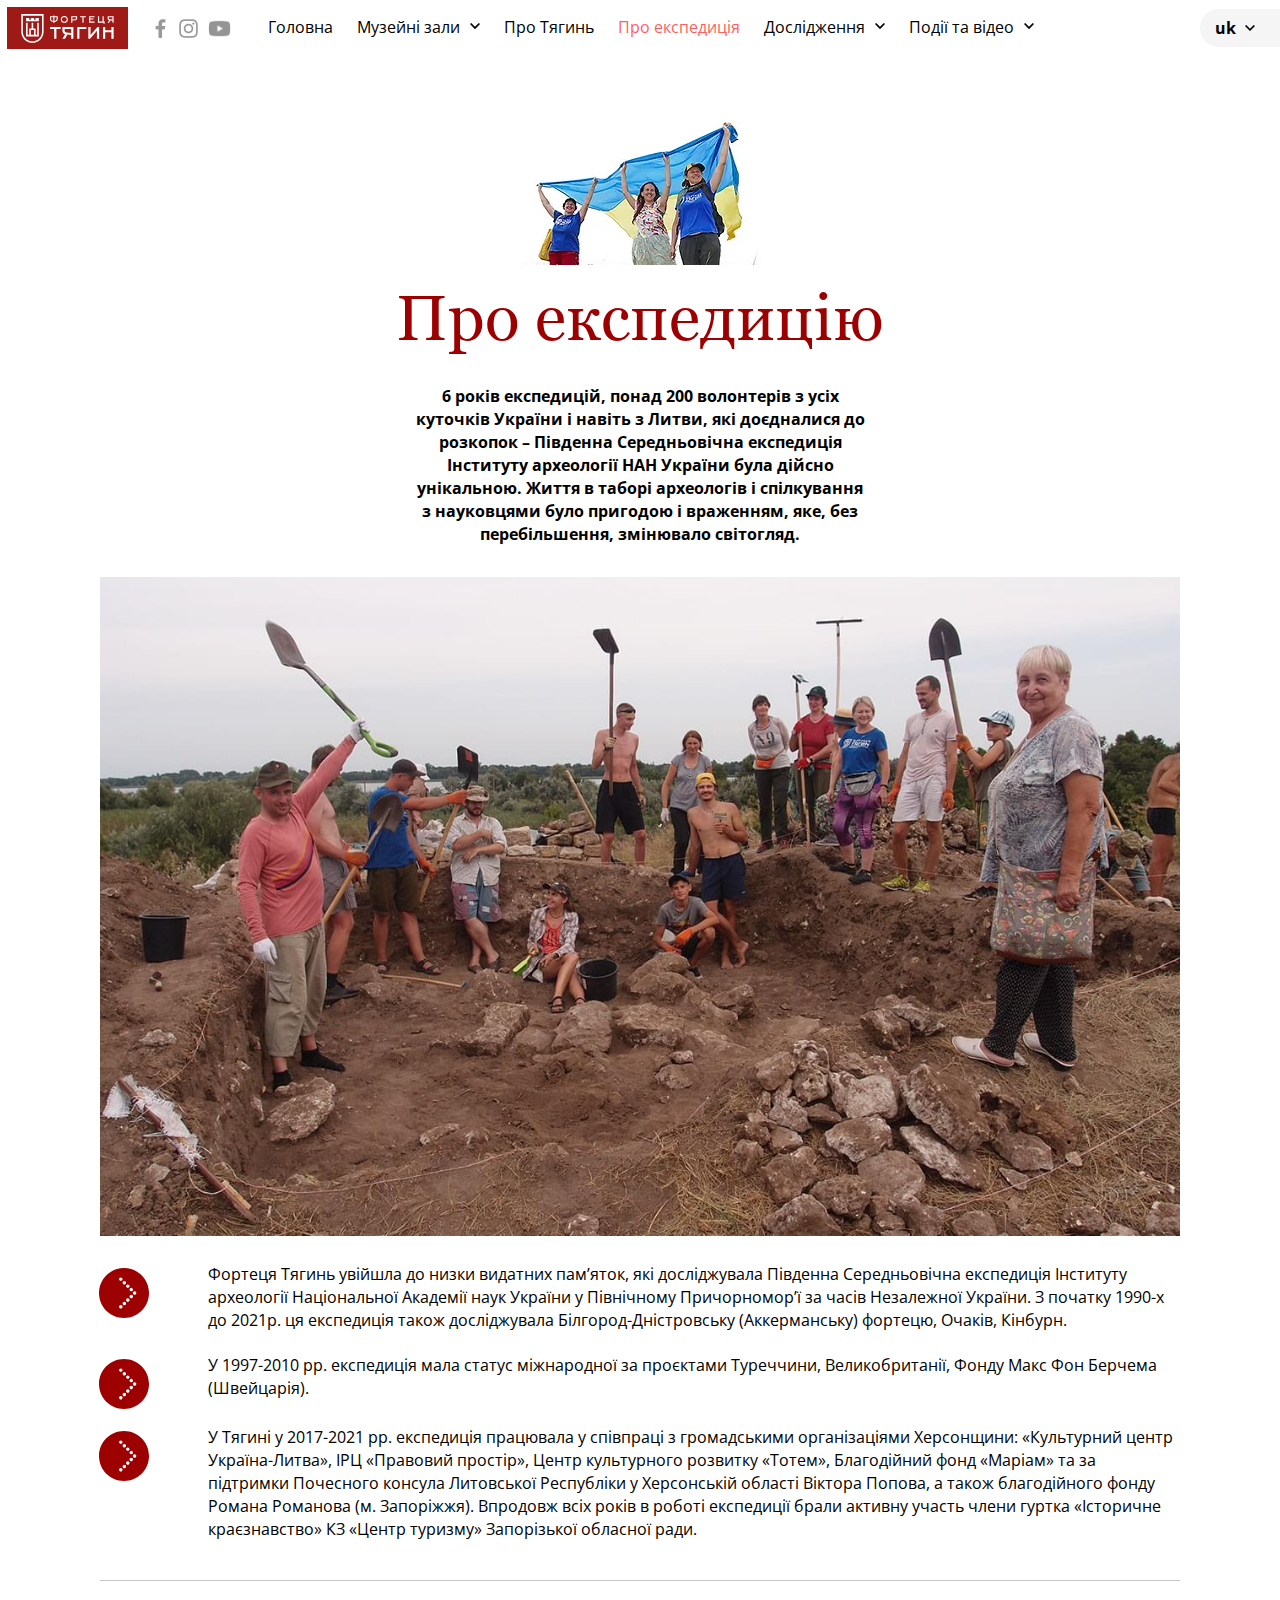
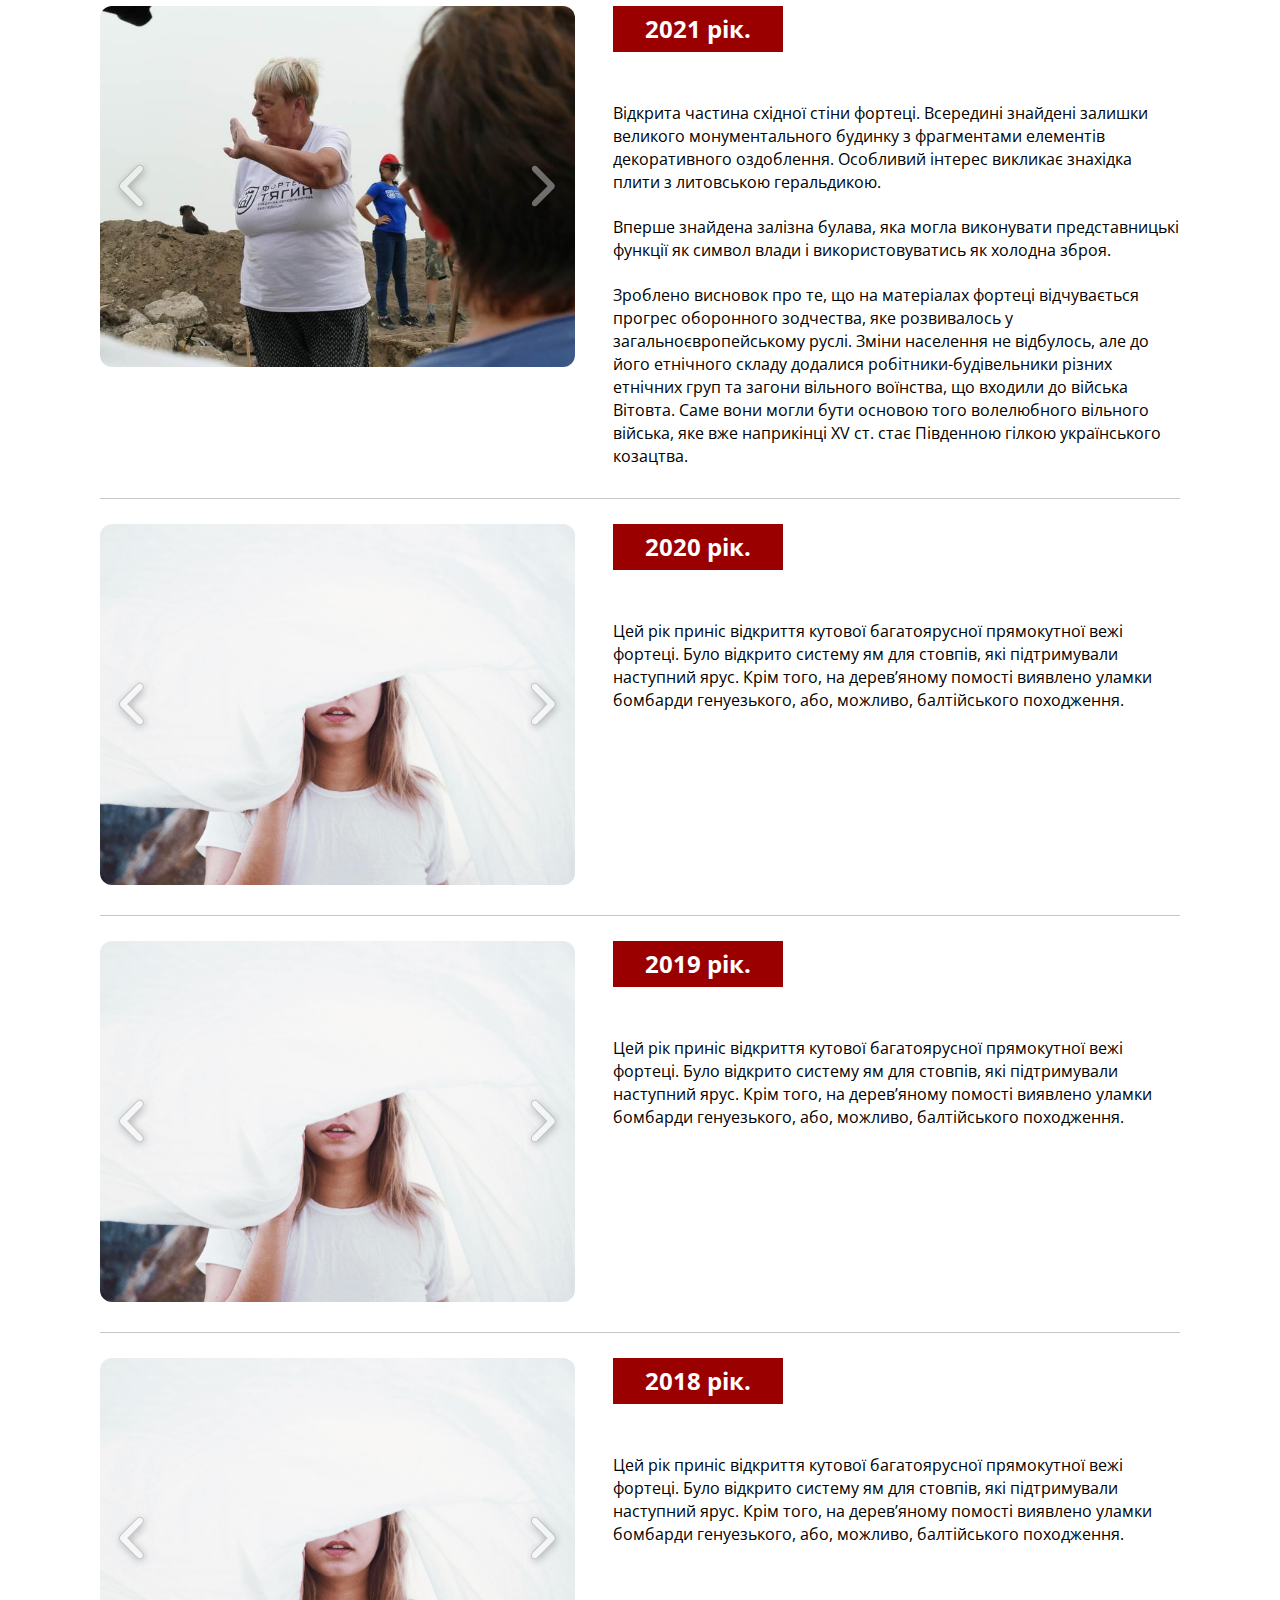
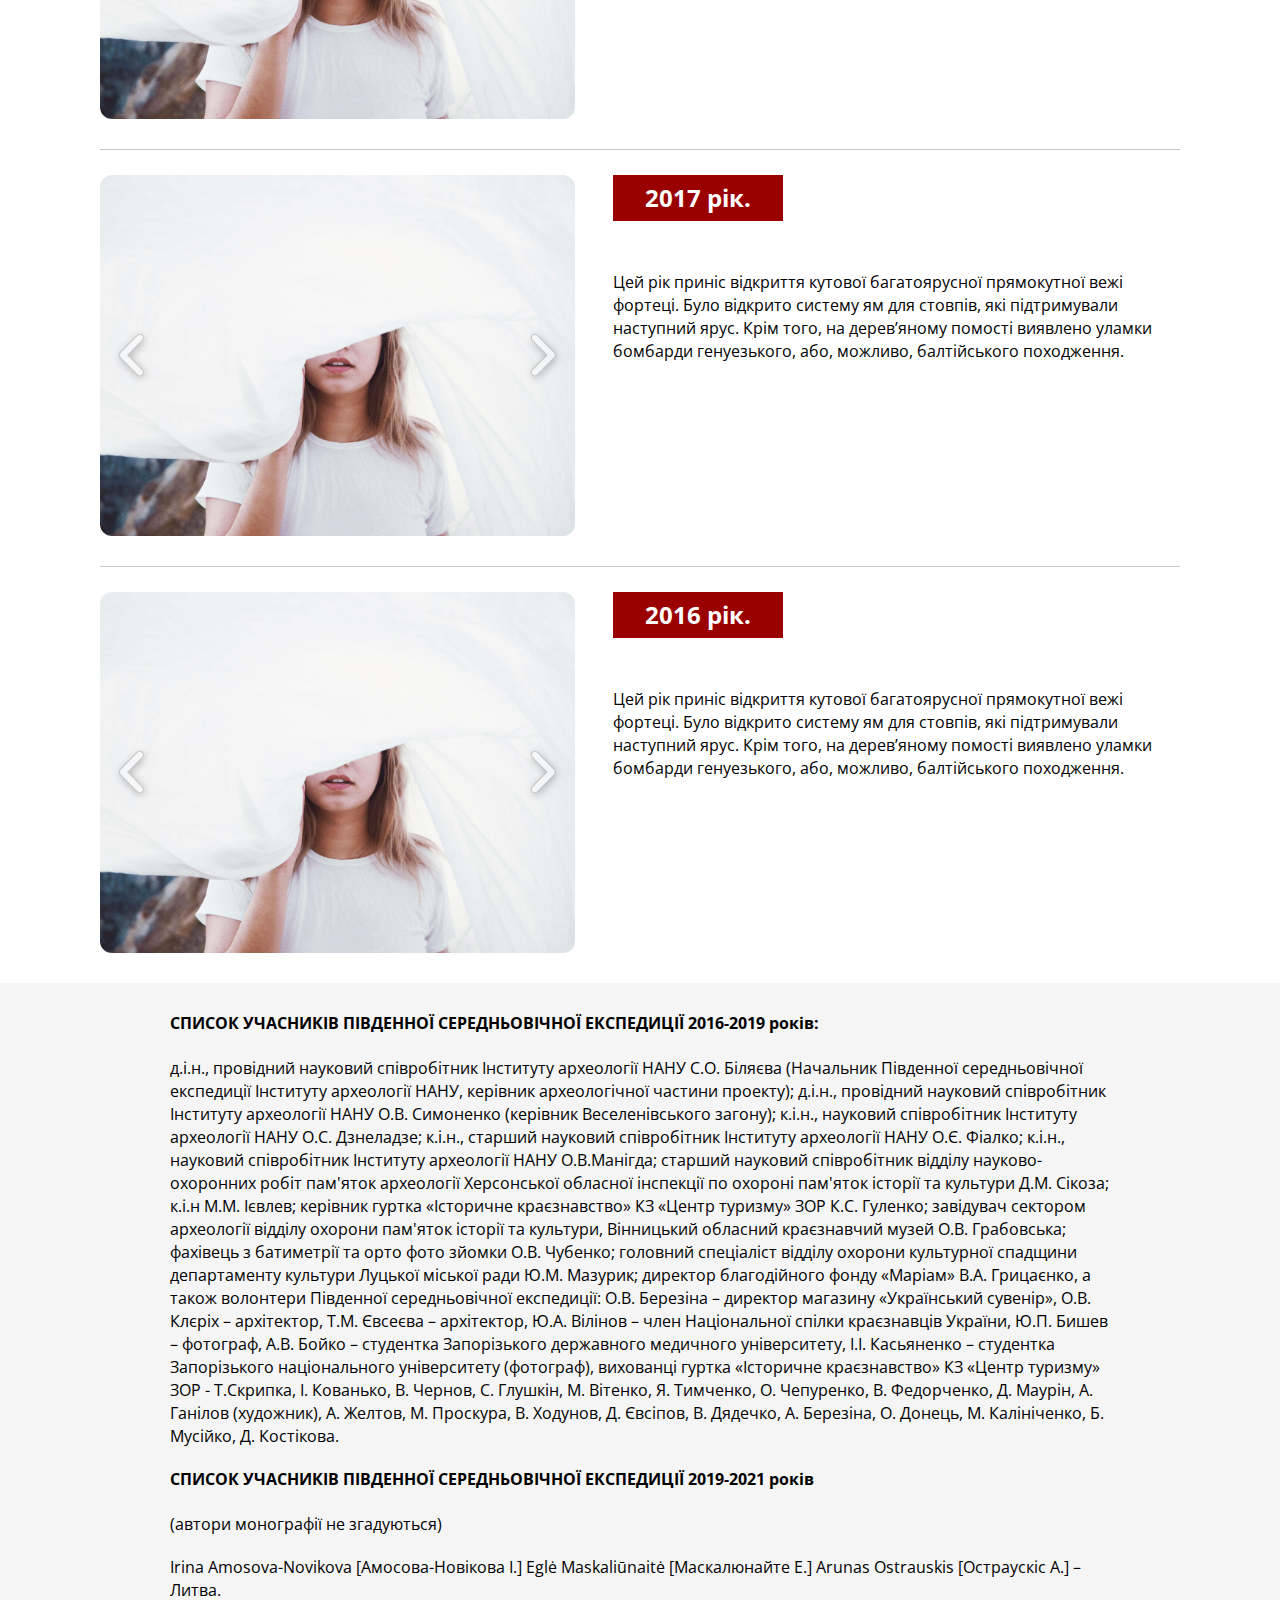
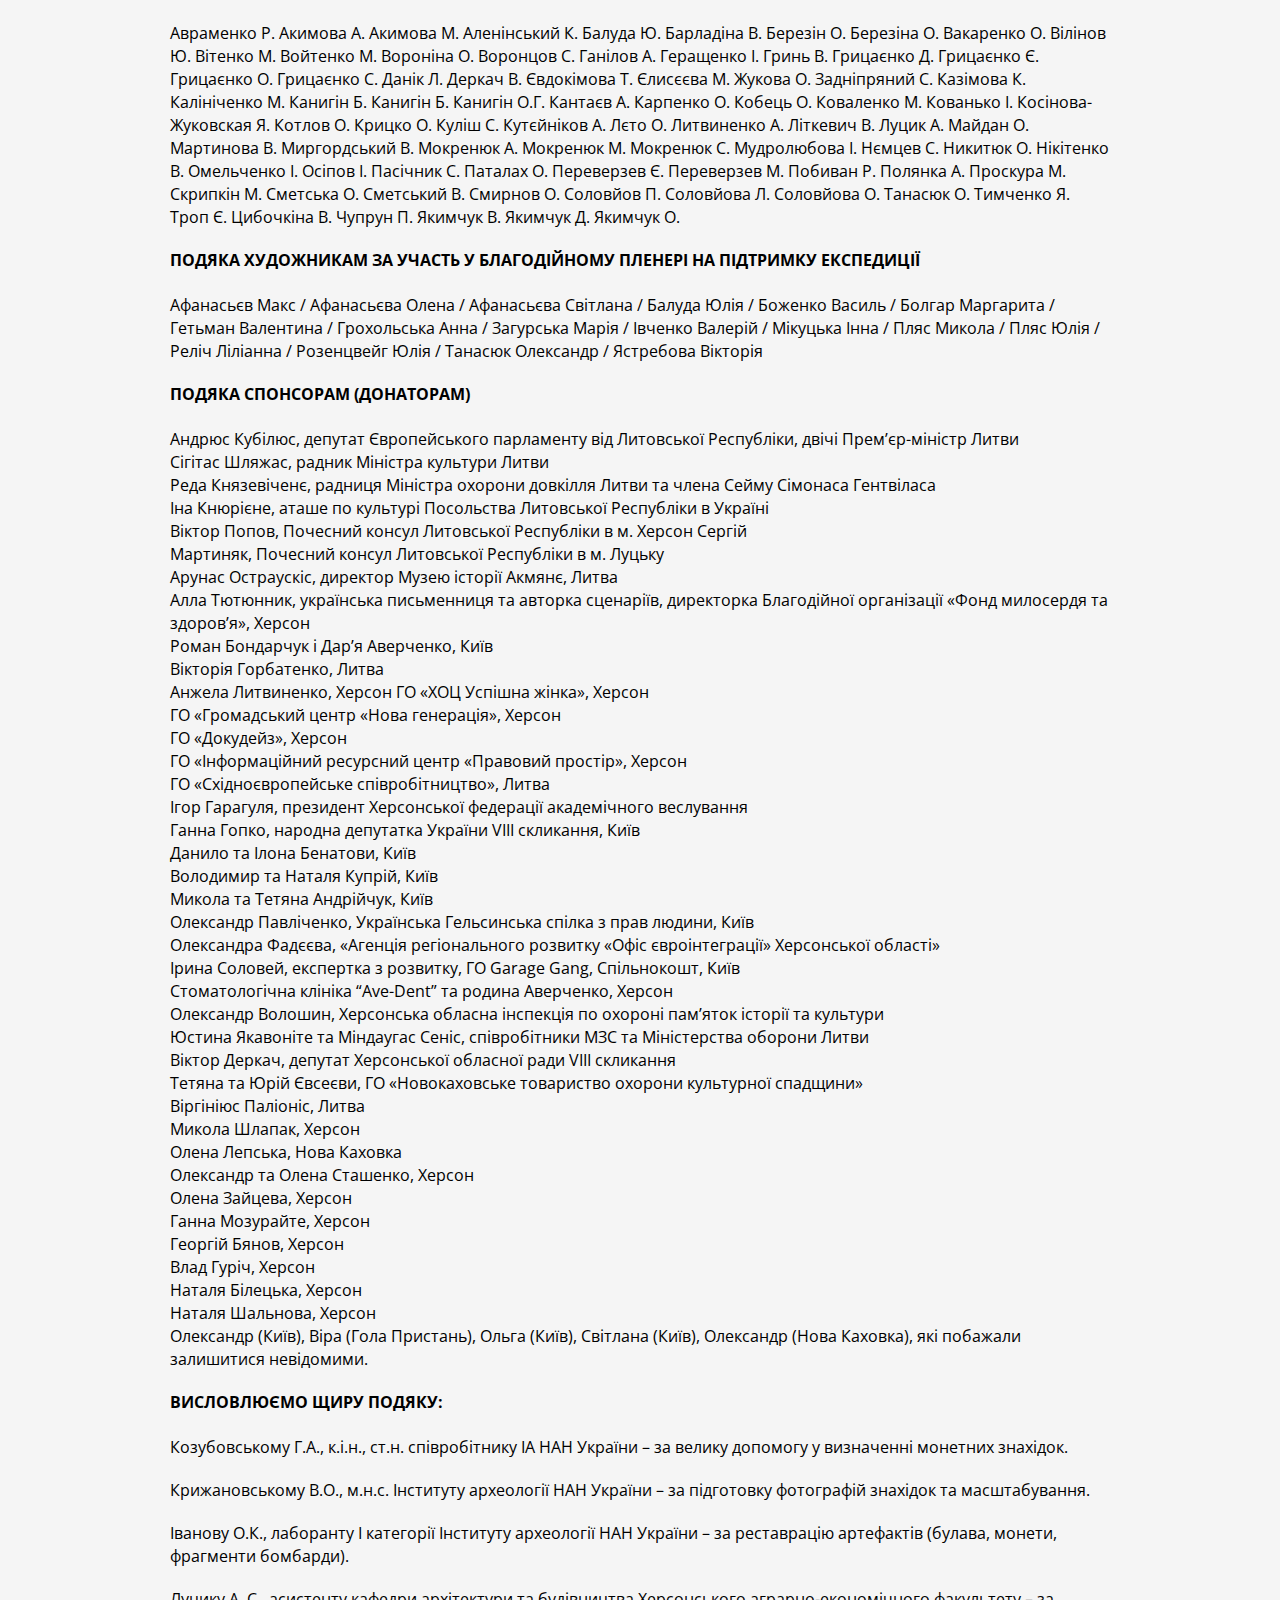
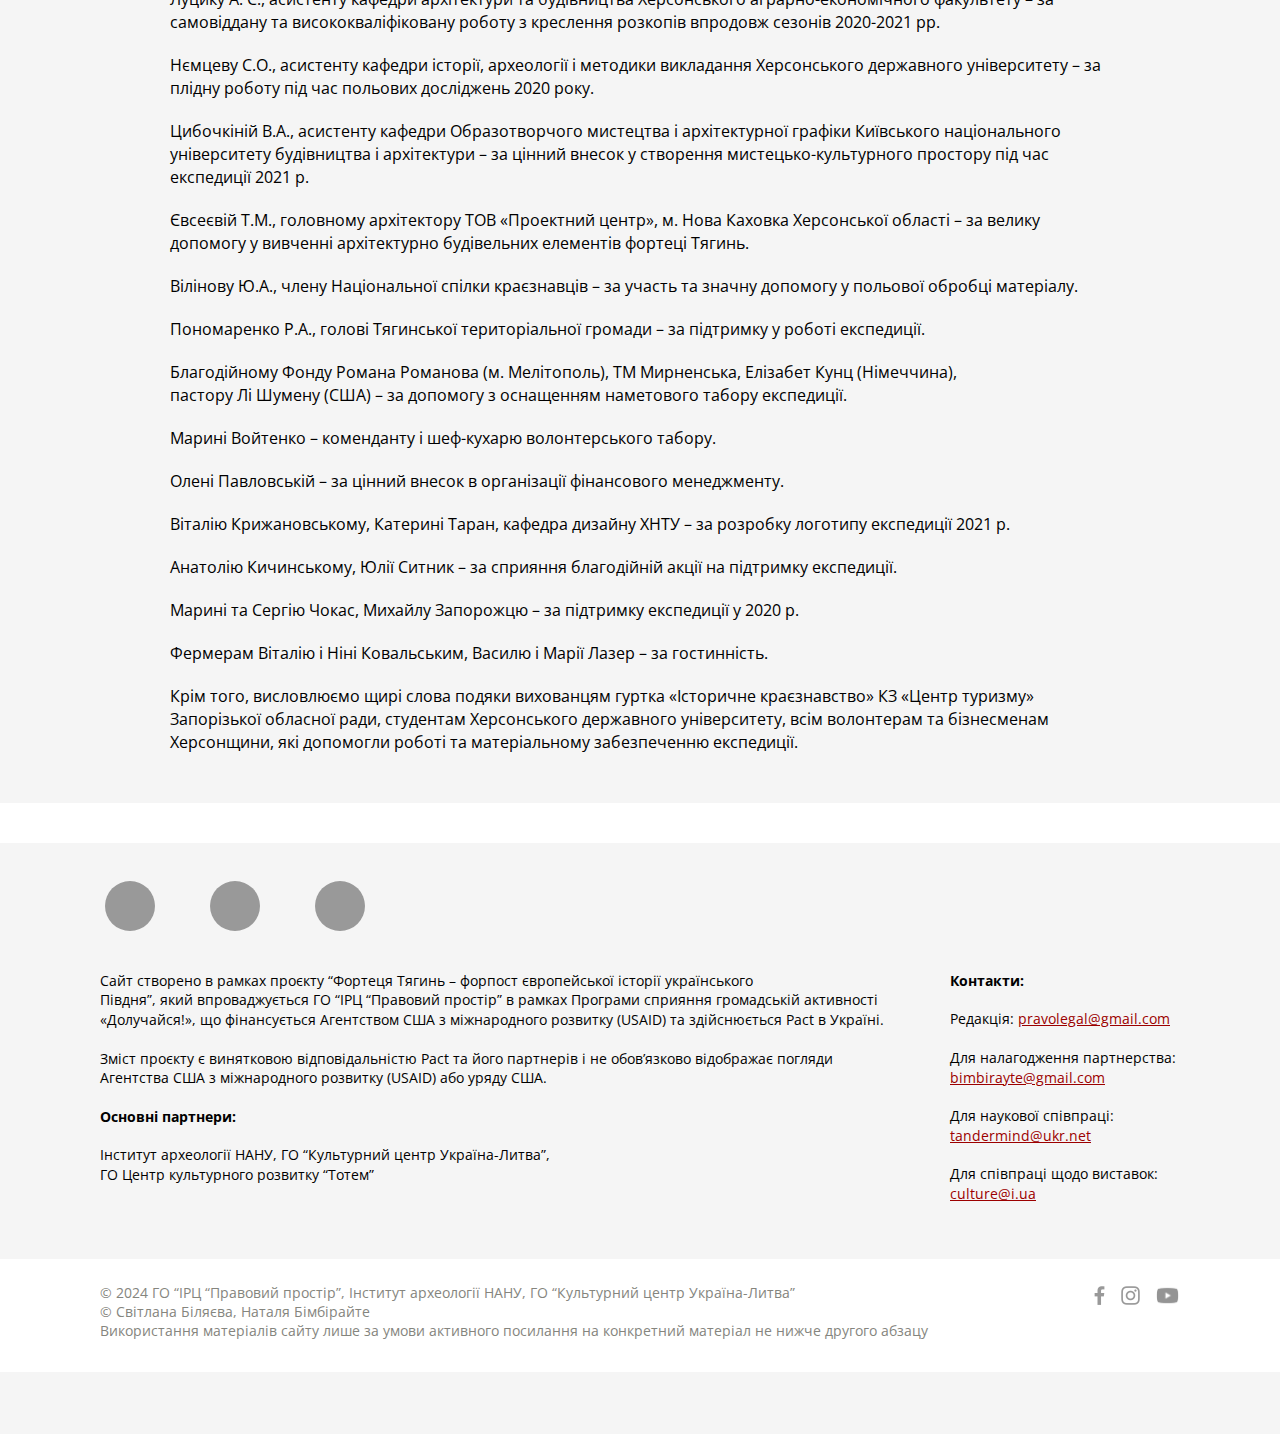
==== commit 409f6f4e: "Add files via upload" ====
--- a/about-expedition.html
+++ b/about-expedition.html
@@ -4,9 +4,9 @@
    <meta charset="UTF-8">
    <meta http-equiv="X-UA-Compatible" content="IE=edge">
    <meta name="viewport" content="width=device-width, initial-scale=1.0">
-   <link rel="stylesheet" href="files/fancybox/fancybox.css?_v=20240706215550">
-   <link rel="stylesheet" href="files/swiper/css/swiper-bundle.min.css?_v=20240706215550">
-   <link rel="stylesheet" href="css/style.min.css?_v=20240706215550">
+   <link rel="stylesheet" href="files/fancybox/fancybox.css?_v=20240707140409">
+   <link rel="stylesheet" href="files/swiper/css/swiper-bundle.min.css?_v=20240707140409">
+   <link rel="stylesheet" href="css/style.min.css?_v=20240707140409">
    <!--<link rel="icon" type="image/svg+xml" href="favicon.svg">-->
    <title>Про експедицію - Myagin Musem</title>
 </head>
@@ -56,21 +56,6 @@
                         <ul class="menu__sub-list">
                            <li class="menu-item">
                               <a href="/tyagin/museum-halls-hall.html">зал № 1</a>
-                           </li>
-                           <li class="menu-item">
-                              <a href="/tyagin/museum-halls-hall.html">зал № 2</a>
-                           </li>
-                           <li class="menu-item">
-                              <a href="/tyagin/museum-halls-hall.html">зал № 3</a>
-                           </li>
-                           <li class="menu-item">
-                              <a href="/tyagin/museum-halls-hall.html">зал № 4</a>
-                           </li>
-                           <li class="menu-item">
-                              <a href="/tyagin/museum-halls-hall.html">зал № 5</a>
-                           </li>
-                           <li class="menu-item">
-                              <a href="/tyagin/museum-halls-hall.html">зал № 6</a>
                            </li>
                         </ul>
                      </li>
@@ -93,8 +78,18 @@
                            </li>
                         </ul>
                      </li>
-                     <li class="menu-item">
-                        <a href="#">Статті та відео</a>
+                     <li class="menu-item menu-item-has-children">
+                        <a href="/tyagin/events.html">Події та відео</a>
+                        <span class="menu__arrow">
+                           <svg width="10" height="10" viewBox="0 0 24 24">
+                              <path d="M0 7.33l2.829-2.83 9.175 9.339 9.167-9.339 2.829 2.83-11.996 12.17z" fill="currentColor" />
+                           </svg>
+                        </span>
+                        <ul class="menu__sub-list">
+                           <li class="menu-item">
+                              <a href="/tyagin/events-single.html">Ми зібрали понад 120.000 гривень</a>
+                           </li>
+                        </ul>
                      </li>
                   </ul>
                </nav>
@@ -773,13 +768,13 @@
 </footer>
    </div>
 
-   <script src="files/swiper/js/update-loading.js?_v=20240706215550"></script>
-   <script src="files/swiper/js/swiper-bundle.min.js?_v=20240706215550"></script>
-
-   <script src="js/script.min.js?_v=20240706215550"></script>
-
-   <script src="files/js/jquery-3.6.1.min.js?_v=20240706215550"></script>
-   <script src="files/fancybox/fancybox.umd.js?_v=20240706215550"></script>
+   <script src="files/swiper/js/update-loading.js?_v=20240707140409"></script>
+   <script src="files/swiper/js/swiper-bundle.min.js?_v=20240707140409"></script>
+
+   <script src="js/script.min.js?_v=20240707140409"></script>
+
+   <script src="files/js/jquery-3.6.1.min.js?_v=20240707140409"></script>
+   <script src="files/fancybox/fancybox.umd.js?_v=20240707140409"></script>
 
    <script>
       Fancybox.bind(".about-expedition-slider-2021", {
--- a/css/style.min.css
+++ b/css/style.min.css
@@ -1 +1 @@
-@charset "UTF-8";@font-face{font-family:"Playfair Display";font-style:normal;font-weight:400;font-display:swap;src:url(../files/fonts/Playfair-Display/400/cyrillic.woff2) format("woff2");unicode-range:U+0301,U+0400-045F,U+0490-0491,U+04B0-04B1,U+2116}@font-face{font-family:"Playfair Display";font-style:normal;font-weight:400;font-display:swap;src:url(../files/fonts/Playfair-Display/400/vietnamese.woff2) format("woff2");unicode-range:U+0102-0103,U+0110-0111,U+0128-0129,U+0168-0169,U+01A0-01A1,U+01AF-01B0,U+0300-0301,U+0303-0304,U+0308-0309,U+0323,U+0329,U+1EA0-1EF9,U+20AB}@font-face{font-family:"Playfair Display";font-style:normal;font-weight:400;font-display:swap;src:url(../files/fonts/Playfair-Display/400/latin-ext.woff2) format("woff2");unicode-range:U+0100-02AF,U+0304,U+0308,U+0329,U+1E00-1E9F,U+1EF2-1EFF,U+2020,U+20A0-20AB,U+20AD-20C0,U+2113,U+2C60-2C7F,U+A720-A7FF}@font-face{font-family:"Playfair Display";font-style:normal;font-weight:400;font-display:swap;src:url(../files/fonts/Playfair-Display/400/latin.woff2) format("woff2");unicode-range:U+0000-00FF,U+0131,U+0152-0153,U+02BB-02BC,U+02C6,U+02DA,U+02DC,U+0304,U+0308,U+0329,U+2000-206F,U+2074,U+20AC,U+2122,U+2191,U+2193,U+2212,U+2215,U+FEFF,U+FFFD}@font-face{font-family:"Open Sans";font-style:normal;font-weight:400;font-stretch:100%;font-display:swap;src:url(../files/fonts/Open-Sans/400/cyrillic-ext.woff2) format("woff2");unicode-range:U+0460-052F,U+1C80-1C88,U+20B4,U+2DE0-2DFF,U+A640-A69F,U+FE2E-FE2F}@font-face{font-family:"Open Sans";font-style:normal;font-weight:400;font-stretch:100%;font-display:swap;src:url(../files/fonts/Open-Sans/400/cyrillic.woff2) format("woff2");unicode-range:U+0301,U+0400-045F,U+0490-0491,U+04B0-04B1,U+2116}@font-face{font-family:"Open Sans";font-style:normal;font-weight:400;font-stretch:100%;font-display:swap;src:url(../files/fonts/Open-Sans/400/greek-ext.woff2) format("woff2");unicode-range:U+1F00-1FFF}@font-face{font-family:"Open Sans";font-style:normal;font-weight:400;font-stretch:100%;font-display:swap;src:url(../files/fonts/Open-Sans/400/greek.woff2) format("woff2");unicode-range:U+0370-0377,U+037A-037F,U+0384-038A,U+038C,U+038E-03A1,U+03A3-03FF}@font-face{font-family:"Open Sans";font-style:normal;font-weight:400;font-stretch:100%;font-display:swap;src:url(../files/fonts/Open-Sans/400/hebrew.woff2) format("woff2");unicode-range:U+0590-05FF,U+200C-2010,U+20AA,U+25CC,U+FB1D-FB4F}@font-face{font-family:"Open Sans";font-style:normal;font-weight:400;font-stretch:100%;font-display:swap;src:url(../files/fonts/Open-Sans/400/math.woff2) format("woff2");unicode-range:U+0302-0303,U+0305,U+0307-0308,U+0330,U+0391-03A1,U+03A3-03A9,U+03B1-03C9,U+03D1,U+03D5-03D6,U+03F0-03F1,U+03F4-03F5,U+2034-2037,U+2057,U+20D0-20DC,U+20E1,U+20E5-20EF,U+2102,U+210A-210E,U+2110-2112,U+2115,U+2119-211D,U+2124,U+2128,U+212C-212D,U+212F-2131,U+2133-2138,U+213C-2140,U+2145-2149,U+2190,U+2192,U+2194-21AE,U+21B0-21E5,U+21F1-21F2,U+21F4-2211,U+2213-2214,U+2216-22FF,U+2308-230B,U+2310,U+2319,U+231C-2321,U+2336-237A,U+237C,U+2395,U+239B-23B6,U+23D0,U+23DC-23E1,U+2474-2475,U+25AF,U+25B3,U+25B7,U+25BD,U+25C1,U+25CA,U+25CC,U+25FB,U+266D-266F,U+27C0-27FF,U+2900-2AFF,U+2B0E-2B11,U+2B30-2B4C,U+2BFE,U+FF5B,U+FF5D,U+1D400-1D7FF,U+1EE00-1EEFF}@font-face{font-family:"Open Sans";font-style:normal;font-weight:400;font-stretch:100%;font-display:swap;src:url(../files/fonts/Open-Sans/400/symbols.woff2) format("woff2");unicode-range:U+0001-000C,U+000E-001F,U+007F-009F,U+20DD-20E0,U+20E2-20E4,U+2150-218F,U+2190,U+2192,U+2194-2199,U+21AF,U+21E6-21F0,U+21F3,U+2218-2219,U+2299,U+22C4-22C6,U+2300-243F,U+2440-244A,U+2460-24FF,U+25A0-27BF,U+2800-28FF,U+2921-2922,U+2981,U+29BF,U+29EB,U+2B00-2BFF,U+4DC0-4DFF,U+FFF9-FFFB,U+10140-1018E,U+10190-1019C,U+101A0,U+101D0-101FD,U+102E0-102FB,U+10E60-10E7E,U+1D2C0-1D2D3,U+1D2E0-1D37F,U+1F000-1F0FF,U+1F100-1F1AD,U+1F1E6-1F1FF,U+1F30D-1F30F,U+1F315,U+1F31C,U+1F31E,U+1F320-1F32C,U+1F336,U+1F378,U+1F37D,U+1F382,U+1F393-1F39F,U+1F3A7-1F3A8,U+1F3AC-1F3AF,U+1F3C2,U+1F3C4-1F3C6,U+1F3CA-1F3CE,U+1F3D4-1F3E0,U+1F3ED,U+1F3F1-1F3F3,U+1F3F5-1F3F7,U+1F408,U+1F415,U+1F41F,U+1F426,U+1F43F,U+1F441-1F442,U+1F444,U+1F446-1F449,U+1F44C-1F44E,U+1F453,U+1F46A,U+1F47D,U+1F4A3,U+1F4B0,U+1F4B3,U+1F4B9,U+1F4BB,U+1F4BF,U+1F4C8-1F4CB,U+1F4D6,U+1F4DA,U+1F4DF,U+1F4E3-1F4E6,U+1F4EA-1F4ED,U+1F4F7,U+1F4F9-1F4FB,U+1F4FD-1F4FE,U+1F503,U+1F507-1F50B,U+1F50D,U+1F512-1F513,U+1F53E-1F54A,U+1F54F-1F5FA,U+1F610,U+1F650-1F67F,U+1F687,U+1F68D,U+1F691,U+1F694,U+1F698,U+1F6AD,U+1F6B2,U+1F6B9-1F6BA,U+1F6BC,U+1F6C6-1F6CF,U+1F6D3-1F6D7,U+1F6E0-1F6EA,U+1F6F0-1F6F3,U+1F6F7-1F6FC,U+1F700-1F7FF,U+1F800-1F80B,U+1F810-1F847,U+1F850-1F859,U+1F860-1F887,U+1F890-1F8AD,U+1F8B0-1F8B1,U+1F900-1F90B,U+1F93B,U+1F946,U+1F984,U+1F996,U+1F9E9,U+1FA00-1FA6F,U+1FA70-1FA7C,U+1FA80-1FA88,U+1FA90-1FABD,U+1FABF-1FAC5,U+1FACE-1FADB,U+1FAE0-1FAE8,U+1FAF0-1FAF8,U+1FB00-1FBFF}@font-face{font-family:"Open Sans";font-style:normal;font-weight:400;font-stretch:100%;font-display:swap;src:url(../files/fonts/Open-Sans/400/vietnamese.woff2) format("woff2");unicode-range:U+0102-0103,U+0110-0111,U+0128-0129,U+0168-0169,U+01A0-01A1,U+01AF-01B0,U+0300-0301,U+0303-0304,U+0308-0309,U+0323,U+0329,U+1EA0-1EF9,U+20AB}@font-face{font-family:"Open Sans";font-style:normal;font-weight:400;font-stretch:100%;font-display:swap;src:url(../files/fonts/Open-Sans/400/latin-ext.woff2) format("woff2");unicode-range:U+0100-02AF,U+0304,U+0308,U+0329,U+1E00-1E9F,U+1EF2-1EFF,U+2020,U+20A0-20AB,U+20AD-20C0,U+2113,U+2C60-2C7F,U+A720-A7FF}@font-face{font-family:"Open Sans";font-style:normal;font-weight:400;font-stretch:100%;font-display:swap;src:url(../files/fonts/Open-Sans/400/latin.woff2) format("woff2");unicode-range:U+0000-00FF,U+0131,U+0152-0153,U+02BB-02BC,U+02C6,U+02DA,U+02DC,U+0304,U+0308,U+0329,U+2000-206F,U+2074,U+20AC,U+2122,U+2191,U+2193,U+2212,U+2215,U+FEFF,U+FFFD}@font-face{font-family:"Open Sans";font-style:normal;font-weight:700;font-stretch:100%;font-display:swap;src:url(../files/fonts/Open-Sans/700/cyrillic-ext.woff2) format("woff2");unicode-range:U+0460-052F,U+1C80-1C88,U+20B4,U+2DE0-2DFF,U+A640-A69F,U+FE2E-FE2F}@font-face{font-family:"Open Sans";font-style:normal;font-weight:700;font-stretch:100%;font-display:swap;src:url(../files/fonts/Open-Sans/700/cyrillic.woff2) format("woff2");unicode-range:U+0301,U+0400-045F,U+0490-0491,U+04B0-04B1,U+2116}@font-face{font-family:"Open Sans";font-style:normal;font-weight:700;font-stretch:100%;font-display:swap;src:url(../files/fonts/Open-Sans/700/greek-ext.woff2) format("woff2");unicode-range:U+1F00-1FFF}@font-face{font-family:"Open Sans";font-style:normal;font-weight:700;font-stretch:100%;font-display:swap;src:url(../files/fonts/Open-Sans/700/greek.woff2) format("woff2");unicode-range:U+0370-0377,U+037A-037F,U+0384-038A,U+038C,U+038E-03A1,U+03A3-03FF}@font-face{font-family:"Open Sans";font-style:normal;font-weight:700;font-stretch:100%;font-display:swap;src:url(../files/fonts/Open-Sans/700/hebrew.woff2) format("woff2");unicode-range:U+0590-05FF,U+200C-2010,U+20AA,U+25CC,U+FB1D-FB4F}@font-face{font-family:"Open Sans";font-style:normal;font-weight:700;font-stretch:100%;font-display:swap;src:url(../files/fonts/Open-Sans/700/math.woff2) format("woff2");unicode-range:U+0302-0303,U+0305,U+0307-0308,U+0330,U+0391-03A1,U+03A3-03A9,U+03B1-03C9,U+03D1,U+03D5-03D6,U+03F0-03F1,U+03F4-03F5,U+2034-2037,U+2057,U+20D0-20DC,U+20E1,U+20E5-20EF,U+2102,U+210A-210E,U+2110-2112,U+2115,U+2119-211D,U+2124,U+2128,U+212C-212D,U+212F-2131,U+2133-2138,U+213C-2140,U+2145-2149,U+2190,U+2192,U+2194-21AE,U+21B0-21E5,U+21F1-21F2,U+21F4-2211,U+2213-2214,U+2216-22FF,U+2308-230B,U+2310,U+2319,U+231C-2321,U+2336-237A,U+237C,U+2395,U+239B-23B6,U+23D0,U+23DC-23E1,U+2474-2475,U+25AF,U+25B3,U+25B7,U+25BD,U+25C1,U+25CA,U+25CC,U+25FB,U+266D-266F,U+27C0-27FF,U+2900-2AFF,U+2B0E-2B11,U+2B30-2B4C,U+2BFE,U+FF5B,U+FF5D,U+1D400-1D7FF,U+1EE00-1EEFF}@font-face{font-family:"Open Sans";font-style:normal;font-weight:700;font-stretch:100%;font-display:swap;src:url(../files/fonts/Open-Sans/700/symbols.woff2) format("woff2");unicode-range:U+0001-000C,U+000E-001F,U+007F-009F,U+20DD-20E0,U+20E2-20E4,U+2150-218F,U+2190,U+2192,U+2194-2199,U+21AF,U+21E6-21F0,U+21F3,U+2218-2219,U+2299,U+22C4-22C6,U+2300-243F,U+2440-244A,U+2460-24FF,U+25A0-27BF,U+2800-28FF,U+2921-2922,U+2981,U+29BF,U+29EB,U+2B00-2BFF,U+4DC0-4DFF,U+FFF9-FFFB,U+10140-1018E,U+10190-1019C,U+101A0,U+101D0-101FD,U+102E0-102FB,U+10E60-10E7E,U+1D2C0-1D2D3,U+1D2E0-1D37F,U+1F000-1F0FF,U+1F100-1F1AD,U+1F1E6-1F1FF,U+1F30D-1F30F,U+1F315,U+1F31C,U+1F31E,U+1F320-1F32C,U+1F336,U+1F378,U+1F37D,U+1F382,U+1F393-1F39F,U+1F3A7-1F3A8,U+1F3AC-1F3AF,U+1F3C2,U+1F3C4-1F3C6,U+1F3CA-1F3CE,U+1F3D4-1F3E0,U+1F3ED,U+1F3F1-1F3F3,U+1F3F5-1F3F7,U+1F408,U+1F415,U+1F41F,U+1F426,U+1F43F,U+1F441-1F442,U+1F444,U+1F446-1F449,U+1F44C-1F44E,U+1F453,U+1F46A,U+1F47D,U+1F4A3,U+1F4B0,U+1F4B3,U+1F4B9,U+1F4BB,U+1F4BF,U+1F4C8-1F4CB,U+1F4D6,U+1F4DA,U+1F4DF,U+1F4E3-1F4E6,U+1F4EA-1F4ED,U+1F4F7,U+1F4F9-1F4FB,U+1F4FD-1F4FE,U+1F503,U+1F507-1F50B,U+1F50D,U+1F512-1F513,U+1F53E-1F54A,U+1F54F-1F5FA,U+1F610,U+1F650-1F67F,U+1F687,U+1F68D,U+1F691,U+1F694,U+1F698,U+1F6AD,U+1F6B2,U+1F6B9-1F6BA,U+1F6BC,U+1F6C6-1F6CF,U+1F6D3-1F6D7,U+1F6E0-1F6EA,U+1F6F0-1F6F3,U+1F6F7-1F6FC,U+1F700-1F7FF,U+1F800-1F80B,U+1F810-1F847,U+1F850-1F859,U+1F860-1F887,U+1F890-1F8AD,U+1F8B0-1F8B1,U+1F900-1F90B,U+1F93B,U+1F946,U+1F984,U+1F996,U+1F9E9,U+1FA00-1FA6F,U+1FA70-1FA7C,U+1FA80-1FA88,U+1FA90-1FABD,U+1FABF-1FAC5,U+1FACE-1FADB,U+1FAE0-1FAE8,U+1FAF0-1FAF8,U+1FB00-1FBFF}@font-face{font-family:"Open Sans";font-style:normal;font-weight:700;font-stretch:100%;font-display:swap;src:url(../files/fonts/Open-Sans/700/vietnamese.woff2) format("woff2");unicode-range:U+0102-0103,U+0110-0111,U+0128-0129,U+0168-0169,U+01A0-01A1,U+01AF-01B0,U+0300-0301,U+0303-0304,U+0308-0309,U+0323,U+0329,U+1EA0-1EF9,U+20AB}@font-face{font-family:"Open Sans";font-style:normal;font-weight:700;font-stretch:100%;font-display:swap;src:url(../files/fonts/Open-Sans/700/latin-ext.woff2) format("woff2");unicode-range:U+0100-02AF,U+0304,U+0308,U+0329,U+1E00-1E9F,U+1EF2-1EFF,U+2020,U+20A0-20AB,U+20AD-20C0,U+2113,U+2C60-2C7F,U+A720-A7FF}@font-face{font-family:"Open Sans";font-style:normal;font-weight:700;font-stretch:100%;font-display:swap;src:url(../files/fonts/Open-Sans/700/latin.woff2) format("woff2");unicode-range:U+0000-00FF,U+0131,U+0152-0153,U+02BB-02BC,U+02C6,U+02DA,U+02DC,U+0304,U+0308,U+0329,U+2000-206F,U+2074,U+20AC,U+2122,U+2191,U+2193,U+2212,U+2215,U+FEFF,U+FFFD}@font-face{font-family:"Open Sans";font-style:italic;font-weight:400;font-stretch:100%;font-display:swap;src:url(../files/fonts/Open-Sans/400/italic/cyrillic-ext.woff2) format("woff2");unicode-range:U+0460-052F,U+1C80-1C88,U+20B4,U+2DE0-2DFF,U+A640-A69F,U+FE2E-FE2F}@font-face{font-family:"Open Sans";font-style:italic;font-weight:400;font-stretch:100%;font-display:swap;src:url(../files/fonts/Open-Sans/400/italic/cyrillic.woff2) format("woff2");unicode-range:U+0301,U+0400-045F,U+0490-0491,U+04B0-04B1,U+2116}@font-face{font-family:"Open Sans";font-style:italic;font-weight:400;font-stretch:100%;font-display:swap;src:url(../files/fonts/Open-Sans/400/italic/greek-ext.woff2) format("woff2");unicode-range:U+1F00-1FFF}@font-face{font-family:"Open Sans";font-style:italic;font-weight:400;font-stretch:100%;font-display:swap;src:url(../files/fonts/Open-Sans/400/italic/greek.woff2) format("woff2");unicode-range:U+0370-0377,U+037A-037F,U+0384-038A,U+038C,U+038E-03A1,U+03A3-03FF}@font-face{font-family:"Open Sans";font-style:italic;font-weight:400;font-stretch:100%;font-display:swap;src:url(../files/fonts/Open-Sans/400/italic/hebrew.woff2) format("woff2");unicode-range:U+0590-05FF,U+200C-2010,U+20AA,U+25CC,U+FB1D-FB4F}@font-face{font-family:"Open Sans";font-style:italic;font-weight:400;font-stretch:100%;font-display:swap;src:url(../files/fonts/Open-Sans/400/italic/math.woff2) format("woff2");unicode-range:U+0302-0303,U+0305,U+0307-0308,U+0330,U+0391-03A1,U+03A3-03A9,U+03B1-03C9,U+03D1,U+03D5-03D6,U+03F0-03F1,U+03F4-03F5,U+2034-2037,U+2057,U+20D0-20DC,U+20E1,U+20E5-20EF,U+2102,U+210A-210E,U+2110-2112,U+2115,U+2119-211D,U+2124,U+2128,U+212C-212D,U+212F-2131,U+2133-2138,U+213C-2140,U+2145-2149,U+2190,U+2192,U+2194-21AE,U+21B0-21E5,U+21F1-21F2,U+21F4-2211,U+2213-2214,U+2216-22FF,U+2308-230B,U+2310,U+2319,U+231C-2321,U+2336-237A,U+237C,U+2395,U+239B-23B6,U+23D0,U+23DC-23E1,U+2474-2475,U+25AF,U+25B3,U+25B7,U+25BD,U+25C1,U+25CA,U+25CC,U+25FB,U+266D-266F,U+27C0-27FF,U+2900-2AFF,U+2B0E-2B11,U+2B30-2B4C,U+2BFE,U+FF5B,U+FF5D,U+1D400-1D7FF,U+1EE00-1EEFF}@font-face{font-family:"Open Sans";font-style:italic;font-weight:400;font-stretch:100%;font-display:swap;src:url(../files/fonts/Open-Sans/400/italic/symbols.woff2) format("woff2");unicode-range:U+0001-000C,U+000E-001F,U+007F-009F,U+20DD-20E0,U+20E2-20E4,U+2150-218F,U+2190,U+2192,U+2194-2199,U+21AF,U+21E6-21F0,U+21F3,U+2218-2219,U+2299,U+22C4-22C6,U+2300-243F,U+2440-244A,U+2460-24FF,U+25A0-27BF,U+2800-28FF,U+2921-2922,U+2981,U+29BF,U+29EB,U+2B00-2BFF,U+4DC0-4DFF,U+FFF9-FFFB,U+10140-1018E,U+10190-1019C,U+101A0,U+101D0-101FD,U+102E0-102FB,U+10E60-10E7E,U+1D2C0-1D2D3,U+1D2E0-1D37F,U+1F000-1F0FF,U+1F100-1F1AD,U+1F1E6-1F1FF,U+1F30D-1F30F,U+1F315,U+1F31C,U+1F31E,U+1F320-1F32C,U+1F336,U+1F378,U+1F37D,U+1F382,U+1F393-1F39F,U+1F3A7-1F3A8,U+1F3AC-1F3AF,U+1F3C2,U+1F3C4-1F3C6,U+1F3CA-1F3CE,U+1F3D4-1F3E0,U+1F3ED,U+1F3F1-1F3F3,U+1F3F5-1F3F7,U+1F408,U+1F415,U+1F41F,U+1F426,U+1F43F,U+1F441-1F442,U+1F444,U+1F446-1F449,U+1F44C-1F44E,U+1F453,U+1F46A,U+1F47D,U+1F4A3,U+1F4B0,U+1F4B3,U+1F4B9,U+1F4BB,U+1F4BF,U+1F4C8-1F4CB,U+1F4D6,U+1F4DA,U+1F4DF,U+1F4E3-1F4E6,U+1F4EA-1F4ED,U+1F4F7,U+1F4F9-1F4FB,U+1F4FD-1F4FE,U+1F503,U+1F507-1F50B,U+1F50D,U+1F512-1F513,U+1F53E-1F54A,U+1F54F-1F5FA,U+1F610,U+1F650-1F67F,U+1F687,U+1F68D,U+1F691,U+1F694,U+1F698,U+1F6AD,U+1F6B2,U+1F6B9-1F6BA,U+1F6BC,U+1F6C6-1F6CF,U+1F6D3-1F6D7,U+1F6E0-1F6EA,U+1F6F0-1F6F3,U+1F6F7-1F6FC,U+1F700-1F7FF,U+1F800-1F80B,U+1F810-1F847,U+1F850-1F859,U+1F860-1F887,U+1F890-1F8AD,U+1F8B0-1F8B1,U+1F900-1F90B,U+1F93B,U+1F946,U+1F984,U+1F996,U+1F9E9,U+1FA00-1FA6F,U+1FA70-1FA7C,U+1FA80-1FA88,U+1FA90-1FABD,U+1FABF-1FAC5,U+1FACE-1FADB,U+1FAE0-1FAE8,U+1FAF0-1FAF8,U+1FB00-1FBFF}@font-face{font-family:"Open Sans";font-style:italic;font-weight:400;font-stretch:100%;font-display:swap;src:url(../files/fonts/Open-Sans/400/italic/vietnamese.woff2) format("woff2");unicode-range:U+0102-0103,U+0110-0111,U+0128-0129,U+0168-0169,U+01A0-01A1,U+01AF-01B0,U+0300-0301,U+0303-0304,U+0308-0309,U+0323,U+0329,U+1EA0-1EF9,U+20AB}@font-face{font-family:"Open Sans";font-style:italic;font-weight:400;font-stretch:100%;font-display:swap;src:url(../files/fonts/Open-Sans/400/italic/latin-ext.woff2) format("woff2");unicode-range:U+0100-02AF,U+0304,U+0308,U+0329,U+1E00-1E9F,U+1EF2-1EFF,U+2020,U+20A0-20AB,U+20AD-20C0,U+2113,U+2C60-2C7F,U+A720-A7FF}@font-face{font-family:"Open Sans";font-style:italic;font-weight:400;font-stretch:100%;font-display:swap;src:url(../files/fonts/Open-Sans/400/italic/latin.woff2) format("woff2");unicode-range:U+0000-00FF,U+0131,U+0152-0153,U+02BB-02BC,U+02C6,U+02DA,U+02DC,U+0304,U+0308,U+0329,U+2000-206F,U+2074,U+20AC,U+2122,U+2191,U+2193,U+2212,U+2215,U+FEFF,U+FFFD}@font-face{font-family:Georgia;src:url(../files/fonts/Georgia/Georgia.woff) format("woff");font-weight:400;font-style:normal}*,::after,::before{box-sizing:border-box;margin:0;padding:0}button{background:0 0;border:none;cursor:pointer}img,picture{height:auto;max-width:100%;vertical-align:top}/*! normalize.css v8.0.1 | MIT License | github.com/necolas/normalize.css */html{line-height:1.15;-webkit-text-size-adjust:100%}body{margin:0}main{display:block}h1{font-size:2em;margin:.67em 0}hr{box-sizing:content-box;height:0;overflow:visible}pre{font-family:monospace,monospace;font-size:1em}a{background-color:transparent}abbr[title]{border-bottom:none;text-decoration:underline;-webkit-text-decoration:underline dotted;text-decoration:underline dotted}b,strong{font-weight:700}code,kbd,samp{font-family:monospace,monospace;font-size:1em}small{font-size:80%}sub,sup{font-size:75%;line-height:0;position:relative;vertical-align:baseline}sub{bottom:-.25em}sup{top:-.5em}img{border-style:none}button,input,optgroup,select,textarea{font-family:inherit;font-size:100%;line-height:1.15;margin:0}button,input{overflow:visible}button,select{text-transform:none}[type=button],[type=reset],[type=submit],button{-webkit-appearance:button}[type=button]::-moz-focus-inner,[type=reset]::-moz-focus-inner,[type=submit]::-moz-focus-inner,button::-moz-focus-inner{border-style:none;padding:0}[type=button]:-moz-focusring,[type=reset]:-moz-focusring,[type=submit]:-moz-focusring,button:-moz-focusring{outline:1px dotted ButtonText}fieldset{padding:.35em .75em .625em}legend{box-sizing:border-box;color:inherit;display:table;max-width:100%;padding:0;white-space:normal}progress{vertical-align:baseline}textarea{overflow:auto}[type=checkbox],[type=radio]{box-sizing:border-box;padding:0}[type=number]::-webkit-inner-spin-button,[type=number]::-webkit-outer-spin-button{height:auto}[type=search]{-webkit-appearance:textfield;outline-offset:-2px}[type=search]::-webkit-search-decoration{-webkit-appearance:none}::-webkit-file-upload-button{-webkit-appearance:button;font:inherit}details{display:block}summary{display:list-item}template{display:none}[hidden]{display:none}body,html{height:100%}.wrapper{display:flex;flex-direction:column;min-height:100vh}main.main{flex:1;margin-top:0!important;padding-top:66px}main.main.front-page{padding-top:81px}body.lock-scroll{overflow:hidden}body{background-color:#fff;color:#000;font-family:"Open sans",sans-serif;font-size:16px;font-style:normal;font-weight:400;line-height:23px;margin:0}body._lock{overflow:hidden}body p strong{font-weight:700}.page__head{background:linear-gradient(180deg,#fff 0,#f5f5f5 100%)}.page__head.no-bg-color{background:0 0}.page__head.research .page__headBlockImage{height:257px;margin-top:15px}.page__head.two{padding-bottom:5px;padding-top:43px}.page__head.two .page__headBlockImage{height:74px;margin-bottom:39px}.page__head.two h1{color:#9c0000;font-size:64px;text-transform:none}.page__head.two p{line-height:23px;max-width:455px;margin:0 auto;text-align:center}.page__headLabel{align-items:center;background-color:#c00000;border-radius:0 0 12px 12px;display:flex;justify-content:center;height:54px;margin-left:auto;margin-right:auto;padding:1px 15px 5px;width:274px}.page__headLabel h2{color:#fff;font-size:20px;font-weight:700;text-align:center;margin:0;text-transform:none}.page__head h1{font-family:Georgia,serif;font-size:52px;line-height:normal;margin:21px 0 6px;text-align:center}.page__headBlockImage{display:flex;justify-content:center;height:223px}.page__headBlockImage img{max-height:100%;width:auto}.page__content{padding-bottom:36px;padding-top:36px}.page__content.bg-page-content{background-color:#f5f5f5;margin-bottom:40px;padding-bottom:49px;padding-top:29px}.page__content.bg-page-content h1,.page__content.bg-page-content h2,.page__content.bg-page-content h3,.page__content.bg-page-content h4,.page__content.bg-page-content h5,.page__content.bg-page-content h6{font-size:16px;line-height:normal;font-weight:700;margin:0 0 23px;text-transform:none}.page__content p{font-size:18px;line-height:29px}.page__content img{margin-bottom:68px;margin-top:35px}.page__content .blockText{margin-left:auto;margin-right:auto;max-width:940px}.page__content .blockText p{font-size:16px;line-height:23px}.page__content .blockText p:not(:last-child){margin-bottom:20px}.n_container{margin-left:auto;margin-right:auto;max-width:1140px;padding-left:30px;padding-right:30px}.n_sec-title{color:#85857e;font-size:18px;letter-spacing:.15em;margin:0}h1,h2,h3,h4,h5,h6{font-weight:400;text-transform:uppercase}.n_object-fit{left:0;height:100%;-o-object-fit:cover;object-fit:cover;position:absolute;top:0;width:100%;z-index:1}.select{background-color:#f5f5f5;border-bottom-left-radius:30px;border-top-left-radius:30px;font-weight:400;font-size:16px;font-weight:700;line-height:32px;margin:0 0 0 20px;padding:6px 12px 6px 15px;position:relative;width:100px;z-index:2}.select__header{align-items:center;cursor:pointer;display:flex}.select__current{margin-right:9px;position:relative;z-index:2}.select__icon{align-items:center;display:flex;flex-shrink:0;justify-content:center;height:20px;pointer-events:none;position:relative;text-align:center;width:10px;z-index:2}.select__body{background-color:#f5f5f5;border-radius:30px;border-top:0;display:none;left:0;padding-bottom:10px;padding-top:40px;pointer-events:none;position:absolute;top:0;width:50px;z-index:1}.select.is-active .select__icon{transform:rotate(180deg)}.select.is-active .select__body{display:block}.select__item{cursor:pointer;padding:2px 8px;pointer-events:all;position:relative;text-align:center;z-index:1}.select__item.current-lang{display:none!important}.wrap-lazy-load-image{position:relative}.wrap-lazy-load-image img,.wrap-lazy-load-image.img-loaded .sk-spinner-pulse{opacity:0}.wrap-lazy-load-image img{transition:.3s ease 0s}.wrap-lazy-load-image.img-loaded img{opacity:1}.sk-spinner-pulse{animation:sk-spinner-pulse 1s infinite ease-in-out;background-color:#999;border-radius:100%;left:50%;height:50px;margin-left:-25px;margin-top:-25px;position:absolute;top:50%;width:50px;z-index:0}.wrap-lazy-load-image.img-loaded .sk-spinner-pulse{z-index:-100}.wrap-lazy-load-image.img-loaded img{z-index:1}@keyframes sk-spinner-pulse{0%{transform:scale(0)}100%{opacity:0;transform:scale(1)}}body.lock{overflow:hidden}.popup{background-color:rgba(0,0,0,.8);color:#fff;height:100%;left:0;opacity:0;position:fixed;transition:all .6s ease 0s;top:0;overflow-y:auto;overflow-x:hidden;visibility:hidden;width:100%;z-index:105}.popup.open{opacity:1;visibility:visible}.popup__body{align-items:center;display:flex;justify-content:center;min-height:100vh;padding-bottom:50px;padding-right:50px;padding-left:50px;padding-top:50px}.popup__content{background-color:#1e3932;max-width:100%;padding:80px 40px 20px 36px;position:relative;width:850px}.popup__content-image{padding:0!important}.popup__content-image img{max-width:100%;vertical-align:top}.popup__close{align-items:center;height:32px;display:flex;justify-content:center;position:absolute;right:8px;top:18px;width:32px}.popup__form p{font-size:18px;font-weight:400;line-height:21.6px;margin:0 0 23px}.popup__form input{background:0 0;border:none;border-bottom:1px solid #8e9c98;font-family:Raleway,sans-serif;font-size:16px;font-weight:400;line-height:20.8px;margin-bottom:15px;padding-bottom:2px;width:100%}.popup__form input::-moz-placeholder{color:#fff}.popup__form input::placeholder{color:#fff}.popup__items{display:flex;flex-wrap:wrap}.popup__item{padding-bottom:37px;width:100%}.popup__item:nth-child(1){padding-top:23px;position:relative}.popup__item:nth-child(1)::after{background-color:rgba(255,255,255,.1);content:"";display:block;height:100%;position:absolute;width:1px}.popup__item:nth-child(1) a{font-family:"Stravinsky Trial",sans-serif;font-size:48px;font-weight:400;line-height:60px}.popup__item:nth-child(1) p{font-size:18px;font-weight:300;line-height:21.6px;margin:11px 0 0}.popup__item:nth-child(1) img{margin-top:43px}.popup__item:nth-child(2){padding-top:38px}.popup__item:nth-child(3){padding-bottom:0;padding-top:38px}.popup__item:nth-child(3) img{display:table;margin:0 auto}.popup .events__blockButton{color:#fff!important;margin-top:32px!important}.popup .events__blockButton::after{content:url("data:image/svg+xml;charset=UTF-8,%3csvg width='37' height='6' viewBox='0 0 37 6' fill='none' xmlns='http://www.w3.org/2000/svg'%3e%3cpath d='M0 5.5H37C35.138 5.5 32.79 4.43443 32.0611 0.5' stroke='white'/%3e%3c/svg%3e")}a{color:inherit;transition:color .3s;text-decoration:none}.header{left:0;position:fixed;right:0;top:0;width:100%;z-index:102}.header.n_hidden .header__wrapper{transform:translateY(-110%)}.header__wrapper{background-color:#fff;left:0;position:fixed;transition:background-color .3s,transform .6s;top:0;width:100%;z-index:50}.header-container{align-items:center;display:flex;height:66px;max-width:1920px;padding-left:7px;padding-right:0;position:relative}.header__blockLogo{bottom:1px;height:52px;margin-right:35px;min-width:150px;max-width:150px;position:relative}.header__blockLogo a,.header__blockLogo a img,.header__blockLogo a svg{max-height:100%;max-width:100%}.header__left{align-items:center;display:flex;margin-right:auto}.header__right{margin-left:auto}.header__social{align-items:center;display:flex;margin-right:15px}.header__social li{list-style:none;height:28px;margin-left:6px;margin-right:6px;width:28px}.header__social li.facebook{margin-left:0}.header__social li.facebook,.header__social li:last-child{margin-right:0}.header__social li a img{max-height:100%;max-width:100%}.header .menu__list>li{position:relative}.header .menu-item{position:relative}.header .menu__link a,.header .menu__sub-link a{transition:all .3s ease 0s!important}.header .menu__sub-list li{list-style:none}.header .menu__arrow{bottom:0;display:block;height:10px;font-size:0;overflow:hidden;margin-left:10px;position:relative;transition:transform .3s ease 0s;width:10px}.header .menu__arrow svg{left:0;max-width:100%;position:absolute;top:0}body._touch .header .menu__list>li._active .menu__sub-list{top:calc(100% - 0px)}body._pc .header .menu__list>li:hover .menu__sub-list{opacity:1;pointer-events:all;transform:perspective(400px) rotateX(0);visibility:visible}body._touch .header .menu__list{flex:0 0 auto}body._touch .header .menu__list>li._active .menu__arrow{transform:scale(1,-1)}.first-screen h1,.first-screen h2{color:#9b0000;font-family:"Playfair Display",serif;letter-spacing:0;margin:0;text-align:center}.first-screen h1{font-size:78px;line-height:78px}.first-screen h2{font-size:22px;line-height:28px;margin-top:17px}.first-screen__blockImage{background-color:#f5f5f5;margin-top:35px;padding-bottom:40%;position:relative}.first-screen__blockImage iframe,.first-screen__blockImage img{border:none;left:0;height:100%;-o-object-fit:cover;object-fit:cover;position:absolute;top:0;width:100%}.location{margin-top:63px}.location .n_container{max-width:1601px}.location__item:nth-child(1) .location__blockImage{padding-bottom:39%}.location__item:nth-child(1) h2{margin-bottom:17px}.location__item:nth-child(2) .location__blockImage{padding-bottom:69%}.location__item h2{margin:-5px 0 26px}.location__blockImage{display:block;position:relative}.location__blockImage img{left:0;height:100%;-o-object-fit:cover;object-fit:cover;position:absolute;top:0;width:100%}.location__blockText .text-above-icons h3,.location__blockText .text-above-icons h4{font-family:Georgia,serif;font-size:22px;line-height:27px;margin:0 0 27px;text-transform:none}.location__blockTextWrapIcons{height:66px;margin-bottom:17px;margin-top:-4px}.location__blockTextIcon{height:100%;margin-right:10px}.location__blockTextIcon img{max-height:100%;width:auto}.location__blockText p:not(:last-child){margin-bottom:21px}.location .expedition-and-download__link{margin-top:0}.museum-halls{margin-top:60px;padding-bottom:11px}.museum-halls .n_sec-title{margin-bottom:21px;position:relative;text-align:left}.museum-halls .n_sec-title span{background-color:#fff;padding-right:25px;position:relative;z-index:1}.museum-halls .n_sec-title::after{background-color:#c7c7c7;content:"";display:block;height:1px;position:absolute;top:calc(50% - .5px);width:100%;z-index:0}.museum-halls__item{margin-bottom:47px}.museum-halls__blockImage{background-color:#f6f6f6;transition:background-color .3s;display:block;padding-bottom:96%;position:relative}.museum-halls__blockImage img{left:0;height:100%;-o-object-fit:cover;object-fit:cover;position:absolute;top:0;width:100%}.museum-halls__blockNumber{background-color:#9c0000;margin-right:22px;padding:5px 12px 4px}.museum-halls__blockNumber p{color:#fff;white-space:nowrap}.museum-halls__blockTitle{align-items:flex-start;display:flex;padding-bottom:14px;padding-top:14px}.museum-halls__blockTitle h3{font-family:Georgia,serif;font-size:22px;line-height:25px;margin:3px 0 0;text-transform:none}.expedition-and-download{margin-bottom:80px}.expedition-and-download .n_container{position:relative}.expedition-and-download .n_container::before{background-color:#c7c7c7;content:"";left:0;display:block;height:1px;margin-bottom:26px;position:relative;right:0;top:0;width:100%}.expedition-and-download__item{position:relative;width:100%}.expedition-and-download__item:nth-child(1) .expedition-and-download__blockImage{margin-right:20px;margin-top:auto;padding-bottom:125%}.expedition-and-download__item:nth-child(1) .expedition-and-download__blockText{padding-right:19px;padding-top:18px}.expedition-and-download__item:nth-child(1) .column:nth-child(1){width:64%}.expedition-and-download__item:nth-child(1) .column:nth-child(2){width:36%}.expedition-and-download__item:nth-child(2) .expedition-and-download__blockImage{padding-bottom:140%}.expedition-and-download__item:nth-child(2) .expedition-and-download__blockText{padding-top:48px}.expedition-and-download__item:nth-child(2) .column{padding-left:19px;padding-right:19px;width:50%}.expedition-and-download__item:nth-child(2) .column:nth-child(2){border-left:1px solid #c7c7c7}.expedition-and-download__item h2{margin:-4px 0 12px}.expedition-and-download__item .columns{display:flex;flex-wrap:wrap;height:100%}.expedition-and-download__item .column{display:flex;flex-direction:column}.expedition-and-download__blockImage{background-color:#f5f5f5;display:block;position:relative}.expedition-and-download__blockImage img{left:0;height:100%;-o-object-fit:cover;object-fit:cover;position:absolute;top:0;width:100%}.expedition-and-download__blockText{padding-bottom:22px;padding-top:22px}.expedition-and-download__link{align-items:center;display:flex;margin-top:auto}.expedition-and-download__link svg{height:17px;margin-right:18px;pointer-events:none;width:27px}.expedition-and-download__link svg path{fill:#9c0000}.block-video{background-color:#f5f5f5;margin-bottom:25px;margin-top:114px;padding-bottom:41px;padding-top:24px}.block-video .n_container{max-width:765px}.block-video .n_sec-title{margin-bottom:24px;position:relative;text-align:center}.block-video .n_sec-title span{background-color:#f5f5f5;padding-left:25px;padding-right:25px;position:relative;z-index:1}.block-video .n_sec-title::after{background-color:#c7c7c7;content:"";display:block;height:1px;position:absolute;top:calc(50% - .5px);width:100%;z-index:0}.block-video__wrap-video{padding-bottom:61%;position:relative;width:100%}.block-video__wrap-video iframe{border:none;left:0;height:100%;-o-object-fit:cover;object-fit:cover;position:absolute;top:0;width:100%}.block-video__blockText{max-width:460px;margin-left:auto;margin-right:auto;padding-bottom:18px;padding-top:18px}.block-video__blockText h3{font-family:Georgia,serif;font-size:24px;line-height:27px;letter-spacing:normal;text-transform:none;text-align:center}.block-video__link{align-items:center;display:flex;justify-content:center;margin:16px auto 0}.block-video__link svg{height:12px;margin-right:18px;pointer-events:none;width:28px}.block-video__link svg path{fill:#9c0000}.events{margin-bottom:100px}.events .n_sec-title{margin-bottom:25px;position:relative;text-align:left}.events .n_sec-title span{background-color:#fff;padding-right:25px;position:relative;z-index:1}.events .n_sec-title::after{background-color:#c7c7c7;content:"";display:block;height:1px;position:absolute;top:calc(50% - .5px);width:100%;z-index:0}.events__item{background-color:#f5f5f5;border-radius:8px;display:none;margin-bottom:18px;padding:15px 15px 22px}.events__item:nth-child(1),.events__item:nth-child(2),.events__item:nth-child(3),.events__item:nth-child(4),.events__item:nth-child(5),.events__item:nth-child(6){display:block}.events__item p{color:#85857e;font-size:14px;margin:17px 0 0}.events__item h3{font-family:Georgia,serif;font-size:18px;line-height:21px;margin:11px 0 0;text-transform:none;overflow:hidden;text-overflow:ellipsis;display:-moz-box;display:-webkit-box;-webkit-line-clamp:3;-webkit-box-orient:vertical}.events__blockImage{border-radius:8px 8px 0 0;display:block;overflow:hidden;padding-bottom:63%;position:relative}.events__blockImage img{border-radius:inherit;left:0;height:100%;-o-object-fit:cover;object-fit:cover;position:absolute;transition:.3s;top:0;width:100%}.events .block-video__link{margin-top:8px}.events .block-video__link.hidden{display:none}main.museum-halls{overflow:hidden}main.museum-halls .page__content{margin-left:auto;margin-right:auto;max-width:760px}main.museum-halls .page__content p{text-align:center}main.museum-halls .museum-halls__wrapItems{background-color:#f5f5f5;margin-top:-9px;padding-bottom:50px;padding-top:50px}main.museum-halls .museum-halls__item{margin-bottom:47px}main.museum-halls .museum-halls__itemBlockImage{background-color:#fff;display:block;position:relative}main.museum-halls .museum-halls__itemBlockImage::after{background:linear-gradient(180deg,#fff 0,#e8e8e8 100%);bottom:0;content:"";height:40%;left:0;position:absolute;right:0;transition:height .3s;width:100%;z-index:0}main.museum-halls .museum-halls__itemBlockImage img{left:50%;position:relative;transform:translateX(-50%);z-index:1}main.museum-halls .museum-halls__item h2{font-family:Georgia,serif;font-size:24px;line-height:normal;margin:20px 0;text-align:center;text-transform:none}main.museum-halls .museum-halls__block{background-color:#f5f5f5;border-radius:12px;margin-top:20px;padding:22px 22px 45px;position:relative}main.museum-halls .museum-halls__block::before{background-color:#c7c7c7;content:"";display:block;height:1px;left:0;position:absolute;right:0;top:-20px;width:100%}main.museum-halls .museum-halls__block .museum-hall-big-slider{margin-bottom:18px;position:relative}main.museum-halls .museum-halls__block .museum-hall-big-slider .swiper-slide{padding-bottom:62.4%}main.museum-halls .museum-halls__block .museum-hall-big-slider .swiper-button-next,main.museum-halls .museum-halls__block .museum-hall-big-slider .swiper-button-prev{z-index:1}main.museum-halls .museum-halls__block .museum-hall-big-slider .swiper-button-next::after,main.museum-halls .museum-halls__block .museum-hall-big-slider .swiper-button-prev::after{color:#eee;font-size:38px}main.museum-halls .museum-halls__block .museum-hall-big-slider .swiper-button-next.swiper-button-disabled,main.museum-halls .museum-halls__block .museum-hall-big-slider .swiper-button-prev.swiper-button-disabled{opacity:0}main.museum-halls .museum-halls__block .museum-hall-big-slider .swiper-button-prev{left:21px}main.museum-halls .museum-halls__block .museum-hall-big-slider .swiper-button-next{right:21px}main.museum-halls .museum-halls__block .museum-hall-small-slider .swiper-slide{padding-bottom:calc(14.5% - 18px)}main.museum-halls .museum-halls__block .museum-hall-small-slider .swiper-slide.swiper-slide-thumb-active::before{opacity:1}main.museum-halls .museum-halls__block .swiper-slide{display:block;position:relative}main.museum-halls .museum-halls__block .swiper-slide::before{background-color:rgba(255,255,255,.6);bottom:0;content:"";left:0;height:100%;opacity:0;pointer-events:none;position:absolute;right:0;transition:opacity .2s;top:0;width:100%;z-index:1}main.museum-halls .museum-halls__block .swiper-slide img{left:0;height:100%;-o-object-fit:cover;object-fit:cover;position:absolute;top:0;width:100%}main.museum-halls .museum-halls__block ul{border-top:1px solid #c7c7c7;margin-top:32px}main.museum-halls .museum-halls__block ul li{border-bottom:1px solid #c7c7c7;display:flex;list-style:none;padding-bottom:7px;padding-top:7px}main.museum-halls .museum-halls__block ul li p:nth-child(1){padding-right:20px;width:35%}main.museum-halls .museum-halls__block ul li p:nth-child(2){padding-right:20px;width:65%}.museum-halls__blockSlider{padding-bottom:37px;padding-top:32px}.museum-halls__blockSlider .n_sec-title{margin-bottom:24px;position:relative;text-align:center}.museum-halls__blockSlider .n_sec-title span{background-color:#fff;padding-left:25px;padding-right:25px;position:relative;z-index:1}.museum-halls__blockSlider .n_sec-title::after{background-color:#c7c7c7;content:"";display:block;height:1px;position:absolute;top:calc(50% - .5px);width:100%;z-index:0}.museum-halls__wrapSlider{position:relative}.museum-halls__slider{overflow:hidden}.museum-halls__sliderBlockImage{align-items:center;border-radius:50%;display:block;padding-bottom:100%;transition:background-color .3s}.museum-halls__sliderBlockImage img{left:0;max-height:100%;height:auto;position:absolute;top:0;width:100%;max-height:100%}.museum-halls__slide h3{font-family:Georgia,serif;font-size:16px;line-height:1.2em;margin:20px 0 0;text-align:center;text-transform:none}.museum-halls .swiper-button-next,.museum-halls .swiper-button-prev{margin-top:0;transform:translateY(-50%)}.museum-halls .swiper-button-next::after,.museum-halls .swiper-button-prev::after{color:#b3b3b3;font-size:32px}.museum-halls .swiper-button-prev{left:-35px}.museum-halls .swiper-button-next{right:-35px}.museum-halls .swiper-pagination{margin:0;padding-top:50px;position:relative}.museum-halls .swiper-pagination-bullet{background-color:#c2c2c2;opacity:1}.museum-halls .swiper-pagination-bullet-active{opacity:.5}.popup-museum-hall-info{background:0 0;transition:0s!important;overflow-y:hidden}.popup-museum-hall-info .popup__close{height:25px;right:37px;position:fixed;top:39px;width:26px}.popup-museum-hall-info .popup__close::after,.popup-museum-hall-info .popup__close::before{background-color:#000;content:"";display:block;height:1px;left:0;position:absolute;margin:-1px 0 0 -3px;top:50%;width:33px}.popup-museum-hall-info .popup__close::before{transform:rotate(-44deg)}.popup-museum-hall-info .popup__close::after{transform:rotate(44deg)}.popup-museum-hall-info .popup__body{padding:0}.popup-museum-hall-info .popup__content{align-items:flex-start;background-color:#fff;height:100vh;display:flex;flex-wrap:wrap;overflow-y:auto;padding:116px 90px;position:relative;width:100vw}.popup-museum-hall-info .popup__content .museum-hall-big-slider{position:relative;width:calc(67% - 2px)}.popup-museum-hall-info .popup__content .museum-hall-big-slider .swiper-slide{max-height:80%;padding-bottom:58%!important;pointer-events:none}.popup-museum-hall-info .popup__content .museum-hall-big-slider .swiper-slide img{left:0;height:100%;-o-object-fit:cover;object-fit:cover;position:absolute;top:0;width:100%}.popup-museum-hall-info .popup__content .museum-hall-big-slider .swiper-button-next,.popup-museum-hall-info .popup__content .museum-hall-big-slider .swiper-button-prev{z-index:120}.popup-museum-hall-info .popup__content .museum-hall-big-slider .swiper-button-next::after,.popup-museum-hall-info .popup__content .museum-hall-big-slider .swiper-button-prev::after{color:#000!important;font-size:27px!important}.popup-museum-hall-info .popup__content .museum-hall-big-slider .swiper-button-prev{left:-58px!important}.popup-museum-hall-info .popup__content .museum-hall-big-slider .swiper-button-next{right:-58px!important}.popup-museum-hall-info__blockInfo{color:#000;padding-left:94px;width:calc(33% + 2px)}.popup-museum-hall-info__blockInfo h1,.popup-museum-hall-info__blockInfo h2,.popup-museum-hall-info__blockInfo h3,.popup-museum-hall-info__blockInfo h4,.popup-museum-hall-info__blockInfo h5,.popup-museum-hall-info__blockInfo h6{font-family:Georgia,serif;font-size:24px;line-height:normal;margin:14px 0 18px;max-width:450px;text-transform:none}.popup-museum-hall-info__blockInfo p{max-width:450px}.popup-museum-hall-info__blockInfo p:not(:last-child){margin-bottom:15px}.popup-museum-hall-info__go-to-page{display:table;font-size:15px;margin:33px 0 0;text-decoration:underline}.popup-museum-hall-info__expand-button{height:32px;left:38px;position:fixed;top:33px;width:32px}.popup-museum-hall-info__expand-button.active img{transform:rotate(-180deg)}.popup-museum-hall-info__expand-button img{height:16px;position:absolute}.popup-museum-hall-info__expand-button img.up-right{right:0;top:0}.popup-museum-hall-info__expand-button img.down-left{bottom:0;left:0}.about-tyagin__items{position:relative;padding-bottom:101px;padding-top:29px}.about-tyagin__items::before{background-color:#c7c7c7;content:"";display:block;height:1px;left:36px;position:absolute;right:36px;top:0;width:calc(100% - 72px)}.about-tyagin__item{position:relative;overflow:hidden}.about-tyagin__item p{font-size:15px;line-height:21px;margin:26px 0 0}.about-tyagin__item .swiper-pagination{font-family:Arial,helvetica,sans-serif;font-size:12px;left:auto!important;opacity:0;position:absolute;transition:opacity .3s;right:10px;top:5px;width:auto!important;z-index:2}.about-tyagin__item.show-pagination .swiper-pagination{opacity:1}.about-tyagin__sliderBlockImage{display:block;padding-bottom:92%;position:relative}.about-tyagin__sliderBlockImage img{left:0;height:100%;-o-object-fit:cover;object-fit:cover;pointer-events:none;position:absolute;top:0;-webkit-user-select:none;-moz-user-select:none;user-select:none;width:100%}.about-tyagin__blockImage{margin-left:auto;margin-right:auto;max-width:1920px;padding-bottom:42%;position:relative}.about-tyagin__blockImage img{left:0;height:100%;-o-object-fit:cover;object-fit:cover;position:absolute;top:0;width:100%}.button-top{display:table;height:41px;margin:0 auto 32px;width:50px}.button-top img,.button-top svg{max-height:100%;max-width:100%}.about-expedition .page__head.two .page__headBlockImage{height:143px;margin-bottom:16px;margin-top:13px}.about-expedition .page__head.two h1{margin:0 0 31px}.about-expedition__blockUnderHead{margin-top:26px}.about-expedition__blockUnderHeadBlockImage{margin-bottom:27px;padding-bottom:61%;position:relative}.about-expedition__blockUnderHeadBlockImage img{left:0;height:100%;-o-object-fit:cover;object-fit:cover;position:absolute;top:0;width:100%}.about-expedition__blockUnderHeadRow{align-items:flex-start;display:flex;margin-bottom:22px;margin-top:22px}.about-expedition__blockUnderHeadRow .wrap-icon{height:50px;padding-right:30px;flex:0 0 108px;position:relative;width:108px}.about-expedition__blockUnderHeadRow .wrap-icon img,.about-expedition__blockUnderHeadRow .wrap-icon svg{max-height:100%;max-width:100%;margin:5px 0 0 -15px}.about-expedition__blocksYear{margin-top:39px}.about-expedition__blocksYear .n_container{position:relative}.about-expedition__blockYear{border-top:1px solid #c6c6c6;padding-bottom:30px;padding-top:25px}.about-expedition__blockYearWrapSlider{position:relative;overflow:hidden}.about-expedition__blockYearWrapSlider .swiper-pagination{bottom:5px;color:#fff;font-family:Arial,Helvetica,sans-serif;font-size:12px;opacity:0;padding-right:14px;text-align:right;position:absolute;transition:opacity .3s;right:0;z-index:2}.about-expedition__slider{position:relative}.about-expedition__slider .swiper-button-next,.about-expedition__slider .swiper-button-prev{height:70px;opacity:.4;margin-top:0;position:absolute;transform:translateY(-50%);transition:opacity .3s;width:45px}.about-expedition__slider .swiper-button-next::after,.about-expedition__slider .swiper-button-prev::after{display:none}.about-expedition__slider .swiper-button-prev{background:url([data-uri]) no-repeat 0 0}.about-expedition__slider .swiper-button-next{background:url([data-uri]) no-repeat 100% 0}.about-expedition__sliderBlockImage{border-radius:12px;display:block;padding-bottom:76%;position:relative}.about-expedition__sliderBlockImage::after{background-color:rgba(0,0,0,.3);border-radius:inherit;bottom:0;content:"";display:block;height:100%;opacity:0;pointer-events:none;position:absolute;transition:opacity .3s;right:0;top:0;width:100%}.about-expedition__sliderBlockImage img{border-radius:inherit;left:0;height:100%;-o-object-fit:cover;object-fit:cover;pointer-events:none;position:absolute;top:0;-webkit-user-select:none;-moz-user-select:none;user-select:none;width:100%}.about-expedition__slide-desc-image{opacity:0;transition:opacity .3s}.about-expedition__slide-desc-image p{bottom:10px;color:#fff;font-family:Arial,Helvetica,sans-serif;font-size:15px;line-height:normal;left:14px;right:40px;position:absolute;z-index:2}.about-expedition__blocksYearBlockInfo .label{align-items:center;background-color:#9a0000;color:#fff;display:flex;justify-content:center;height:46px;font-size:24px;font-weight:700;line-height:normal;margin-bottom:50px;padding-left:12px;padding-right:12px;text-align:center;width:170px}.about-expedition__blocksYearBlockInfo p:not(:last-child){margin-bottom:22px}.research__wrap-blocks{margin-bottom:45px;margin-top:23px}.research__blocks{background-color:#f5f5f5;margin-bottom:16px}.research__block{padding-bottom:39px;padding-top:26px}.research__blockImage,.research__blockInfo{width:100%}.research__blockImage{display:block;padding-bottom:32%;position:relative}.research__blockImage img{left:0;height:100%;-o-object-fit:cover;object-fit:cover;position:absolute;top:0;width:100%}.research__blockInfo h3{color:#85857e;font-size:18px;margin:0}.research__blockInfo h2{font-family:Georgia,serif;font-size:24px;line-height:normal;margin:20px 0 25px}.research__blockInfo p{margin-bottom:20px}.research__blockInfo p strong{font-size:19px}.research__blockList ul{max-width:960px;margin-left:auto;margin-right:auto;padding-left:0}.research__blockList ul li{align-items:center;background-color:#f5f5f5;display:flex;list-style:none;margin:13px 0;padding:9px 26px 9px}.research__blockList ul li .block-icon{display:block;height:61px;position:relative;width:103px}.research__blockList ul li .block-icon::after{background-color:#c7c7c7;bottom:0;content:"";display:block;height:100%;position:absolute;right:26px;top:0;width:1px}.research__blockList ul li .block-icon img,.research__blockList ul li .block-icon svg{max-height:100%;position:relative;top:4px;width:55px}.research__blockList ul li .wrap-text{padding-left:10px;width:calc(100% - 103px)}.research__blockList ul li .wrap-text p{line-height:normal}.research-single__head{background-color:#f5f5f5;margin-top:21px;padding-bottom:50px;padding-top:28px}.research-single__head h2{color:#85857e;font-size:18px;line-height:normal;margin:0 0 32px}.research-single__head h1{font-family:Georgia,serif;font-size:60px;line-height:normal;margin:0}.research-single__blockAthor .n_container,.research-single__head .n_container{max-width:998px}.research-single__blockAthor{padding-top:29px}.research-single__blockAthor .columns .column{width:100%}.research-single__blockAthorPhoto{border-radius:50%;height:206px;position:relative;width:206px}.research-single__blockAthorPhoto img{border-radius:inherit;left:0;height:100%;-o-object-fit:cover;object-fit:cover;position:absolute;top:0;width:100%}.research-single__blockAthorInfo h3{font-size:19px;font-weight:700;line-height:normal;margin:0 0 22px;text-transform:none}.research-single .page__content{padding-top:33px}.footer{background-color:#f5f5f5;padding-bottom:62px;padding-top:14px}.footer__logos{align-items:center;display:flex;flex-wrap:wrap;margin:0 0 16px}.footer__logo{align-items:center;display:flex;height:88px;min-width:60px;margin:5px 45px 5px 0}.footer__logo:last-child{margin-right:0}.footer__logo img{max-height:100%;max-width:100%}.footer__items{padding-bottom:55px}.footer__item{width:100%}.footer__item ul li{font-size:14px;line-height:1.4em;list-style:none}.footer__item ul li:not(:last-child){margin-bottom:19px}.footer__item ul li a{color:#9c0000;text-decoration:underline}.footer__item h1,.footer__item h2,.footer__item h3,.footer__item h4,.footer__item h5,.footer__item h6{font-size:14px;line-height:1.4em;font-weight:700;margin:0 0 19px;text-transform:none}.footer__item p{font-size:14px;line-height:1.4em;margin-bottom:19px}.footer__blockCopyright{background-color:#fff;padding-bottom:32px;padding-top:24px}.footer__column{width:100%}.footer__column p{color:#85857e;font-size:14px;line-height:normal}.footer__social{display:flex;flex-wrap:wrap;justify-content:flex-end}.footer__social li{list-style:none;height:25px;margin-left:6px;margin-right:6px;width:25px}.footer__social li.facebook{margin-left:0}.footer__social li.facebook,.footer__social li:last-child{margin-right:0}.footer__social li a img{max-height:100%;max-width:100%}@media screen and (min-width:481px){.museum-halls__items{display:flex;flex-wrap:wrap;margin-left:-9px;margin-right:-9px}.museum-halls__item{margin-left:10px;margin-right:10px;width:calc(50% - 20px)}.events__items{display:flex;flex-wrap:wrap;margin-left:-9px;margin-right:-9px}.events__item{margin-left:9px;margin-right:9px;width:calc(50% - 18px)}main.museum-halls .museum-halls__items{display:flex;flex-wrap:wrap;margin-left:-15px;margin-right:-15px}main.museum-halls .museum-halls__item{margin-left:10px;margin-right:10px;width:calc(33.3333% - 20px)}.footer__columns{display:flex;flex-wrap:wrap}.footer__column:nth-child(1){justify-content:flex-end;order:1;width:100px}.footer__column:nth-child(2){padding-right:30px;width:calc(100% - 100px)}}@media screen and (min-width:576px){.research-single__blockAthor .columns{align-items:center;display:flex;flex-wrap:wrap;margin-left:-15px;margin-right:-15px}.research-single__blockAthor .columns .column{margin-left:15px;margin-right:15px}.research-single__blockAthor .columns .column:nth-child(1){width:225px}.research-single__blockAthor .columns .column:nth-child(2){width:calc(100% - 225px - 60px)}.research-single__blockAthorInfo{border-left:1px solid #c7c7c7;padding-left:25px}}@media screen and (min-width:641px){.popup__item:nth-child(1),.popup__item:nth-child(2){width:50%}.popup__item:nth-child(1){padding-right:15px}.popup__item:nth-child(1)::after{right:0;top:0}.popup__item:nth-child(2){padding-left:39px}.about-tyagin__items{display:flex;flex-wrap:wrap;margin-left:-15px;margin-right:-15px}.about-tyagin__item{margin-left:15px;margin-right:15px;width:calc(33.3333% - 30px)}}@media screen and (min-width:768px){.museum-halls__item{width:calc(33.3333% - 20px)}.events__item{width:calc(33.3333% - 18px)}.about-expedition__blockYear{align-items:flex-start;display:flex;flex-wrap:wrap}.about-expedition__blockYearWrapSlider{width:44%}.about-expedition__blocksYearBlockInfo{padding-left:38px;width:56%}.footer__items{display:flex;flex-wrap:wrap}.footer__item:nth-child(1){padding-right:35px;width:calc(100% - 230px)}.footer__item:nth-child(2){width:230px}}@media screen and (min-width:861px){.research__block{align-items:flex-start;display:flex;flex-wrap:wrap}.research__blockImage{width:48%}.research__blockInfo{display:flex;flex-direction:column;padding-left:25px;width:52%}}@media screen and (min-width:961px){.expedition-and-download{overflow-x:hidden}.expedition-and-download__items{display:flex;flex-wrap:wrap}.expedition-and-download__item:nth-child(1){width:calc(55% + 19px)}.expedition-and-download__item:nth-child(2){border-left:1px solid #c7c7c7;margin-right:-19px;width:45%}.expedition-and-download__item:nth-child(2) h2{padding-left:18px}.expedition-and-download__item:nth-child(2) .columns{height:calc(100% - 31px)}.research__blockList ul li{border-radius:12px}}@media screen and (min-width:992px){body::-webkit-scrollbar{width:8px}body::-webkit-scrollbar-track{background-color:#e6e6e6}body::-webkit-scrollbar-thumb{background-color:#acacac}.popup-museum-hall-info .popup__content::-webkit-scrollbar{width:8px}.popup-museum-hall-info .popup__content::-webkit-scrollbar-track{background-color:#e6e6e6}.popup-museum-hall-info .popup__content::-webkit-scrollbar-thumb{background-color:#acacac}}@media screen and (min-width:1025px){main.museum-halls .museum-halls__items{margin-left:-34.5px;margin-right:-34.5px}main.museum-halls .museum-halls__item{margin-left:34.5px;margin-right:34.5px;width:calc(33.3333% - 69px)}.research__blockInfo{padding-left:41px}.research__blockInfo h2{margin:35px 0 30px}.footer__item:nth-child(1){padding-right:50px}}@media (min-width:1100px){.header .menu,.header .menu-topmenu-container,.header .menu__body,.header .menu__list{height:inherit}.header .menu{margin-bottom:1px;transform:translateX(-90px);max-width:58%}.header .menu__list{display:flex;flex-wrap:wrap}.header .menu__list>li{margin-left:21px;margin-right:21px;position:relative}.header .menu__list li{color:#000}.header .menu__list li.current-menu-item,.header .menu__list li.current_page_item{color:#ff5f5f}.header .menu__list li a{color:inherit;position:relative}.header .menu__list li._active{color:#ff5f5f}.header .menu__list>li{align-items:center;display:flex;transition:background-color .3s ease 0s}.header .menu__list>li:first-child{margin-left:0}.header .menu__list>li:last-child{margin-right:0}.header .menu__list>li a{font-size:16px;line-height:27px}.header .menu__sub-list{background-color:#fff;left:calc(50% - 100px);min-width:13.5rem;position:absolute;left:-28px;top:80%;z-index:10;margin:0;padding:8px 8px 18px;min-width:170px;opacity:0;visibility:hidden;transform-origin:50% -50px;transform:perspective(400px) rotateX(-10deg);transition:all cubic-bezier(.645,.045,.355,1) .35s;box-shadow:0 20px 32px -8px rgba(17,16,19,.15),0 0 1px rgba(17,16,19,.05);transition-property:transform,opacity,visibility}.header .menu__sub-list li{text-align:center}.header .menu__sub-list li:hover a{color:#000!important}.header .menu__sub-list li a{display:block;font-weight:400;line-height:24px;padding:5px 12px}.header .menu__sub-list li a::after{display:none}}@media (min-width:1100px) and (any-hover:hover){.header .menu__list li:hover{color:#ff5f5f}.header .menu__list li:hover a{color:inherit!important}.header .menu__list li:hover a::after{background-color:#ff5f5f}.header .menu__list li:hover .menu__arrow{color:inherit;transform:scale(1,-1)}}@media screen and (min-width:1100px){body._touch .header .menu__list>li{align-items:center;display:flex}body._touch .header .menu__list>li._active .menu__sub-list{opacity:1;pointer-events:all;transform:translate(0,0);visibility:visible}.location__items{display:flex;flex-wrap:wrap}.location__item:nth-child(1){display:flex;flex-wrap:wrap;width:calc(100% - 301px)}.location__item:nth-child(1) .location__blockImage{max-height:481px;width:43%}.location__item:nth-child(1) .location__blockText{padding-left:31px;padding-right:31px;width:57%}.location__item:nth-child(2){border-left:1px solid #c6c6c6;display:flex;flex-direction:column;padding-left:28px;width:301px}.location__item:nth-child(2) .location__blockText{margin-top:auto;padding-bottom:21px;padding-top:21px}.about-tyagin__items{margin-left:-36px;margin-right:-36px}.about-tyagin__item{margin-left:36px;margin-right:36px;width:calc(33.3333% - 72px)}}@media screen and (min-width:1925px){.about-tyagin__blockImage{height:803px;padding-bottom:0}}@media screen and (max-width:1440.98px){.select{padding:3px 8px 3px 15px;width:80px}.header-container{height:56px}.header__blockLogo{bottom:0;height:42px;margin-right:5px;min-width:121px;max-width:121px}.header__left{padding-left:15px}.header__social{margin-right:10px}.header__social li{height:25px;margin-left:3px;margin-right:3px;width:25px}.popup-museum-hall-info .popup__content{padding:80px 90px}}@media screen and (max-width:1366.98px){.popup-museum-hall-info .popup__content .museum-hall-big-slider .swiper-button-prev{left:-45px!important}.popup-museum-hall-info .popup__content .museum-hall-big-slider .swiper-button-next{right:-45px!important}.popup-museum-hall-info__blockInfo{padding-left:70px}}@media screen and (max-width:1280.98px){.header .menu__arrow{bottom:2px}}@media (max-width:1140px){.popup__body{padding-bottom:calc(35px + 15 * ((100vw - 320px)/ 820))}.popup__body{padding-right:calc(20px + 30 * ((100vw - 320px)/ 820))}.popup__body{padding-left:calc(20px + 30 * ((100vw - 320px)/ 820))}.popup__body{padding-top:calc(35px + 15 * ((100vw - 320px)/ 820))}}@media screen and (max-width:1099.98px){.select{border-radius:30px;margin-right:15px;padding:3px 17px;width:70px}.select__body{width:100%}.header-container{padding-right:15px}.header__social{margin-right:auto}body._touch .header .menu__list>li._active .menu__sub-list{display:block}.location{margin-top:45px}.location__item:nth-child(1) .location__blockImage{padding-bottom:89%}.location__item:nth-child(1) .location__blockText{padding-top:45px}.location__item:nth-child(2){border-top:1px solid #c6c6c6;margin-top:45px;padding-top:45px}.location__item:nth-child(2) .location__blockImage{padding-bottom:65%}.location__item:nth-child(2) .location__blockText{padding-bottom:20px;padding-top:20px}.museum-halls__wrapSlider.more-than-six{padding-left:25px;padding-right:25px}.museum-halls .swiper-button-prev{left:-20px}.museum-halls .swiper-button-next{right:-20px}.popup-museum-hall-info .popup__close{right:24px;top:20px}.popup-museum-hall-info .popup__content{flex-direction:column;flex-wrap:nowrap;padding:60px}.popup-museum-hall-info .popup__content .museum-hall-big-slider{width:100%}.popup-museum-hall-info__blockInfo{padding:25px 0 0 0;width:100%}.popup-museum-hall-info__expand-button{left:14px;top:15px}.about-tyagin__items::before{left:15px;width:calc(100% - 30px)}}@media (max-width:1099.98px){.header .menu__icon{display:block;height:20px;position:relative;flex:0 0 28px;width:28px;z-index:5}.header .menu__icon span,.header .menu__icon::after,.header .menu__icon::before{background-color:#212426;border-radius:6px;left:50%;height:2px;position:absolute;transform:translateX(-50%);transition:.2s;width:100%}.header .menu__icon::after,.header .menu__icon::before{content:""}.header .menu__icon::before{top:0}.header .menu__icon::after{bottom:0}.header .menu__icon span{font-size:0;transform:scale(1) translate(-14px,-50%);top:50%}.header .menu__icon._active span{transform:scale(0) translate(0,-50%)}.header .menu__icon._active::before{transform:rotate(-45deg) translate(-9px,-9px);top:50%}.header .menu__icon._active::after{bottom:50%;transform:rotate(45deg) translate(-7px,10px)}.header .menu__body{background-color:#fff;left:0;height:100dvh;flex-wrap:nowrap;flex-direction:column;opacity:0;pointer-events:none;position:fixed;right:0;transition:.3s;top:0;width:100%;z-index:5}.header .menu__body._active{opacity:1;pointer-events:all}.header .menu-topmenu-container{box-sizing:border-box;display:flex;flex-direction:column;height:calc(100dvh - 56px);margin-top:56px;padding-bottom:70px;padding-left:50px;padding-right:50px;padding-top:63px;overflow:auto}.header .menu__list{margin-bottom:auto;margin-top:auto;width:100%}.header .menu__list .menu-item{color:#171717}.header .menu__list .menu-item a{position:relative}.header .menu__list>li{display:flex;flex-wrap:wrap;justify-content:center}.header .menu__list>li.current-menu-item,.header .menu__list>li.current_page_item{color:#ff5f5f}.header .menu__list>li:not(:last-child){margin-bottom:50px}.header .menu__list>li a{color:inherit}.header .menu__list li{color:#000;font-size:24px;line-height:28px;text-align:center}.header .menu__sub-list{align-items:center;display:none;flex:1 1 100%;margin-top:35px;position:relative}.header .menu__sub-list li{font-size:24px;line-height:28px}.header .menu__sub-list li.current-menu-item,.header .menu__sub-list li.current_page_item{color:#ff5f5f}.header .menu__sub-list li:not(:last-child){margin-bottom:35px}.header .menu__arrow{height:13px;top:8px;width:18px}.header .menu__arrow svg{height:13px;width:18px}}@media screen and (max-width:1099.98px) and (max-width:720.98px){.header .menu__icon{height:14px;flex:0 0 20px;width:20px}.header .menu__icon span{transform:scale(1) translate(-10px,-50%)}.header .menu-topmenu-container{height:calc(100dvh - 48px);margin-top:48px;padding-left:18px;padding-right:18px;padding-top:30px}}@media screen and (max-width:1099.98px) and (max-width:1024.98px){.header .menu-topmenu-container{padding-left:30px;padding-right:30px}}@media screen and (max-width:1099.98px) and (max-width:660.98px){.header .menu-topmenu-container{padding-top:18px}.header .menu__list li{font-size:15px;line-height:18px}.header .menu__sub-list li:not(:last-child){margin-bottom:25px}}@media screen and (max-width:1099.98px) and (max-width:800.98px){.header .menu__list>li:not(:last-child){margin-bottom:44px}.header .menu__list li{font-size:22px;line-height:26px}.header .menu__sub-list{margin-top:30px}.header .menu__sub-list li{font-size:20px;line-height:24px}}@media screen and (max-width:1024.98px){.n_container{padding-left:20px;padding-right:20px}.header-container{padding-left:8px}.first-screen h1{font-size:68px;line-height:68px}.first-screen h2{font-size:20px;line-height:26px}.museum-halls__wrapSlider{padding-left:25px;padding-right:25px}.museum-halls .swiper-button-prev{left:-10px}.museum-halls .swiper-button-next{right:-10px}.research-single__head h1{font-size:48px}}@media screen and (max-width:960.98px){.expedition-and-download__item:nth-child(1) .expedition-and-download__blockImage{margin-right:19px}.expedition-and-download__item:nth-child(1) .expedition-and-download__blockText{padding-right:0}.expedition-and-download__item:nth-child(1) .column:nth-child(1){width:50%}.expedition-and-download__item:nth-child(1) .column:nth-child(2){border-left:1px solid #c7c7c7;padding-left:19px;width:50%}.expedition-and-download__item:nth-child(2){padding-top:50px}.expedition-and-download__item:nth-child(2) .expedition-and-download__blockText{padding-top:30px}.expedition-and-download__item:nth-child(2) .columns{margin-left:-19px;margin-right:-19px}}@media screen and (max-width:960.98px) and (max-width:575.98px){.expedition-and-download__item:nth-child(1) .expedition-and-download__blockImage{margin-right:15px}}@media screen and (max-width:860.98px){.research__blockImage{padding-bottom:66%}.research__blockInfo{padding-top:20px}}@media screen and (max-width:800.98px){.page__head.two{padding-top:20px}.page__head.two .page__headBlockImage{height:64px;margin-bottom:30px}.page__head.two h1{font-size:46px}.page__headLabel{height:50px;width:240px}.page__headLabel h2{font-size:18px;line-height:21px}.page__head h1{font-size:46px}.page__content p{font-size:16px;line-height:24px}.page__content img{margin-bottom:33px}}@media screen and (max-width:767.98px){.about-expedition__blocksYearBlockInfo .label{font-size:21px;margin:25px auto}.footer__logo{height:60px;min-width:50px;margin-right:25px}.footer__items{padding-bottom:35px}}@media screen and (max-width:720.98px){main.main{padding-top:48px}.n_container{padding-left:15px;padding-right:15px}.select{font-size:14px;line-height:24px;margin-right:18px;padding:2px 12px;width:60px}.select__current{margin-right:7px}.select__body{padding-bottom:8px;padding-top:30px;width:40px}.header-container{height:48px}.header__blockLogo{height:28px;margin-right:5px;min-width:81px;max-width:81px}.header__left{padding-left:10px}.header__social li{height:20px;margin-left:5px;margin-right:5px;width:20px}}@media screen and (max-width:660.98px){.header .menu .menu-topmenu-container{position:relative}}@media screen and (max-width:640.98px){.popup__item:nth-child(1)::after{bottom:0;height:1px;left:0;width:100%}.popup__item:nth-child(2){padding-bottom:113px;padding-top:49px}main.museum-halls .museum-halls__block .museum-hall-big-slider{margin-bottom:10px}main.museum-halls .museum-halls__block .museum-hall-big-slider .swiper-button-next::after,main.museum-halls .museum-halls__block .museum-hall-big-slider .swiper-button-prev::after{font-size:24px}main.museum-halls .museum-halls__block .museum-hall-big-slider .swiper-button-prev{left:5px}main.museum-halls .museum-halls__block .museum-hall-big-slider .swiper-button-next{right:5px}main.museum-halls .museum-halls__block .museum-hall-small-slider .swiper-slide{padding-bottom:calc(20.5% - 10px)}main.museum-halls .museum-halls__block ul{margin-top:25px}.popup-museum-hall-info .popup__content .museum-hall-big-slider .swiper-button-next::after,.popup-museum-hall-info .popup__content .museum-hall-big-slider .swiper-button-prev::after{font-size:24px!important}.about-tyagin__items{padding-bottom:20px}.about-tyagin__items::before{left:0;width:100%}.about-tyagin__item{margin-bottom:80px}.about-tyagin__item p{margin-top:15px}.research-single__head h1{font-size:36px}}@media screen and (max-width:575.98px){body{font-size:14px;line-height:22px}.page__head.research .page__headBlockImage{height:200px}.page__head.two .page__headBlockImage{height:58px;margin-bottom:20px}.page__head.two h1{font-size:34px}.page__headLabel{height:38px;width:190px}.page__headLabel h2{font-size:15px;line-height:18px}.page__head h1{font-size:34px}.page__headBlockImage{height:180px}.page__content{padding-bottom:25px;padding-top:25px}.page__content.bg-page-content{margin-bottom:30px;padding-bottom:20px;padding-top:20px}.page__content.bg-page-content h1,.page__content.bg-page-content h2,.page__content.bg-page-content h3,.page__content.bg-page-content h4,.page__content.bg-page-content h5,.page__content.bg-page-content h6{font-size:15px;margin-bottom:10px}.page__content p{font-size:14px;line-height:21px}.page__content img{margin-bottom:20px;margin-top:20px}.page__content .blockText p{font-size:14px;line-height:21px}.page__content .blockText p:not(:last-child){margin-bottom:15px}.n_sec-title{font-size:15px}.popup__body{padding:0}.popup__content{min-height:100vh;padding:42px 20px 25px}.popup__close{right:13px;top:13px}.popup__form p{font-size:14px;line-height:16.8px;margin-bottom:21px}.popup__form input{font-size:14px;line-height:18.2px;margin-bottom:16px;padding-bottom:3px}.popup__item{padding-bottom:48px}.popup__item:nth-child(1) p{font-size:14px;font-weight:400;line-height:16.8px;margin-top:5px}.popup__item:nth-child(1) img{max-width:179px;margin-top:23px}.popup__item:nth-child(3){bottom:25px;left:0;right:0;position:absolute}.popup .events__blockButton{margin-top:19px!important}.first-screen h1{font-size:38px;line-height:48px}.first-screen h2{font-size:17px;line-height:24px;margin-top:12px}.first-screen__blockImage{padding-bottom:60%}.location{margin-bottom:76px;margin-top:35px}.location__item:nth-child(1) .location__blockText{padding-top:30px}.location__item:nth-child(2){margin-top:15px;padding-top:25px}.location__item h2{margin:0 0 15px}.location__blockText .text-above-icons h3,.location__blockText .text-above-icons h4{font-size:17px;line-height:24px;margin-bottom:15px}.location__blockTextWrapIcons{height:50px;margin-bottom:15px;margin-top:12px}.location__blockText p:not(:last-child){margin-bottom:12px}.museum-halls{padding-bottom:32px}.museum-halls .n_sec-title span{padding-right:15px}.museum-halls__item{margin-bottom:25px}.museum-halls__blockTitle h3{font-size:18px;line-height:22px;margin-top:5px}.expedition-and-download{margin-bottom:75px}.expedition-and-download__item:nth-child(1) .expedition-and-download__blockText{padding-top:0}.expedition-and-download__item:nth-child(1) .column:nth-child(2){padding-left:15px}.expedition-and-download__item:nth-child(2){padding-top:30px}.expedition-and-download__item:nth-child(2) .expedition-and-download__blockText{padding-top:15px}.expedition-and-download__item:nth-child(2) .columns{margin-left:-15px;margin-right:-15px}.expedition-and-download__item:nth-child(2) .column{padding-left:15px;padding-right:15px}.expedition-and-download__blockText{padding-bottom:15px;padding-top:15px}.expedition-and-download__link{margin-bottom:-5px}.expedition-and-download__link svg{height:10px;margin-right:5px;width:16px}.block-video{margin-top:75px;padding-bottom:20px;padding-top:14px}.block-video .n_sec-title{margin-bottom:15px}.block-video .n_sec-title span{padding-left:15px;padding-right:15px}.block-video__blockText{max-width:400px}.block-video__blockText h3{font-size:18px;line-height:21px}.block-video__link{margin-top:10px}.block-video__link svg{height:10px;margin-right:5px;width:16px}.events{margin-bottom:70px}.events .n_sec-title span{padding-right:15px}.events__item p{margin-top:10px}.events__item h3{font-size:16px;line-height:18px}main.museum-halls .museum-halls__wrapItems{padding-bottom:35px;padding-top:35px}main.museum-halls .museum-halls__item h2{font-size:21px}main.museum-halls .museum-halls__block{border-radius:0;margin-left:-15px;margin-right:-15px;padding:15px 15px 25px}main.museum-halls .museum-halls__block ul li p:nth-child(1){padding-right:10px;width:145px}main.museum-halls .museum-halls__block ul li p:nth-child(2){width:calc(100% - 145px)}.museum-halls__blockSlider{padding-bottom:0}.museum-halls__blockSlider .n_sec-title{margin-bottom:15px}.museum-halls__blockSlider .n_sec-title span{padding-left:15px;padding-right:15px}.museum-halls__wrapSlider{padding-left:15px;padding-right:15px}.museum-halls__slide h3{font-size:14px}.museum-halls .swiper-button-next::after,.museum-halls .swiper-button-prev::after{font-size:22px}.museum-halls .swiper-button-prev{left:-15px}.museum-halls .swiper-button-next{right:-15px}.popup-museum-hall-info .popup__close{height:16px;right:11px;top:14px;width:17px}.popup-museum-hall-info .popup__close::after,.popup-museum-hall-info .popup__close::before{left:1px;width:21px}.popup-museum-hall-info .popup__content{padding:40px}.popup-museum-hall-info .popup__content .museum-hall-big-slider .swiper-button-prev{left:-33px!important}.popup-museum-hall-info .popup__content .museum-hall-big-slider .swiper-button-next{right:-33px!important}.popup-museum-hall-info__blockInfo h1,.popup-museum-hall-info__blockInfo h2,.popup-museum-hall-info__blockInfo h3,.popup-museum-hall-info__blockInfo h4,.popup-museum-hall-info__blockInfo h5,.popup-museum-hall-info__blockInfo h6{font-size:21px;margin:5px 0 12px}.popup-museum-hall-info__go-to-page{font-size:14px;margin-top:15px}.popup-museum-hall-info__expand-button{left:8px;height:24px;top:8px;width:24px}.popup-museum-hall-info__expand-button img{height:12px}.button-top{height:31px;margin-bottom:20px;width:40px}.about-expedition__blockUnderHeadRow .wrap-icon{height:32px;flex:0 0 50px;padding-right:20px;width:50px}.about-expedition__blockUnderHeadRow .wrap-icon img,.about-expedition__blockUnderHeadRow .wrap-icon svg{margin:0}.about-expedition__blockYear{padding-bottom:20px;padding-top:20px}.about-expedition__slider .swiper-button-next,.about-expedition__slider .swiper-button-prev{height:50px;width:25px}.about-expedition__slider .swiper-button-prev{background-size:cover}.about-expedition__slider .swiper-button-next{background-size:cover}.about-expedition__blocksYearBlockInfo .label{font-size:15px;height:32px;margin:15px auto;width:110px}.about-expedition__blocksYearBlockInfo p:not(:last-child){margin-bottom:12px}.research__wrap-blocks{margin-bottom:30px}.research__block{padding-bottom:25px;padding-top:18px}.research__blockInfo h3{font-size:16px}.research__blockInfo h2{font-size:21px}.research__blockInfo p{margin-bottom:10px}.research__blockInfo p strong{font-size:16px}.research__blockList ul li{padding:12px 15px}.research__blockList ul li .block-icon{width:60px}.research__blockList ul li .block-icon::after{right:9px}.research__blockList ul li .block-icon img,.research__blockList ul li .block-icon svg{right:9px}.research__blockList ul li .wrap-text{width:calc(100% - 60px)}.research-single__head{margin-top:0;padding-bottom:12px;padding-top:12px}.research-single__head h2{font-size:15px;margin-bottom:15px}.research-single__blockAthor{padding-top:30px}.research-single__blockAthorPhoto{margin:0 auto}.research-single__blockAthorInfo{padding-top:12px}.research-single__blockAthorInfo h3{text-align:center}.research-single__blockAthorInfo p:nth-child(2){border-bottom:1px solid #c7c7c7;border-top:1px solid #c7c7c7;padding-bottom:9px;padding-top:7px}.research-single .page__content{padding-top:20px}.footer__logo{height:45px;min-width:40px;margin-right:12px}.footer__items{padding-bottom:25px}.footer__item ul li:not(:last-child){margin-bottom:15px}}@media screen and (max-width:480.98px){main.museum-halls .museum-halls__item{margin-bottom:50px}.research-single__head h1{font-size:28px}.footer{padding-bottom:30px}.footer__blockCopyright{padding-bottom:20px;padding-top:20px}.footer__social{justify-content:center;margin-bottom:15px}}@media screen and (min-width:1100px) and (max-width:1440.98px){.header .menu{transform:translateX(-60px);max-width:62%}.header .menu__list>li{margin-left:12px;margin-right:12px}}@media screen and (min-width:1100px) and (max-width:1200.98px){.header .menu{transform:translateX(0);max-width:66%}}@media screen and (min-width:1100px) and (max-width:1280.98px){.header .menu__sub-list li a{padding:8px 12px}}@media (any-hover:hover){a:hover{color:#85857e}.museum-halls__blockImage:hover{background-color:#fff}.events__blockImage:hover img{transform:scale(1.2)}main.museum-halls .museum-halls__itemBlockImage:hover::after{height:0}main.museum-halls .museum-halls__block .museum-hall-big-slider .swiper-slide{cursor:pointer}main.museum-halls .museum-halls__block .museum-hall-big-slider .swiper-slide:hover::before{opacity:1}main.museum-halls .museum-halls__block .swiper-slide{cursor:pointer}.museum-halls__sliderBlockImage:hover{background-color:#cedadd}.about-expedition__slider:hover .about-expedition__slide-desc-image,.about-expedition__slider:hover .swiper-pagination{opacity:1}.about-expedition__slider .swiper-button-next:hover,.about-expedition__slider .swiper-button-prev:hover{opacity:1}.about-expedition__sliderBlockImage:hover::after{opacity:1}}+@charset "UTF-8";@font-face{font-family:"Playfair Display";font-style:normal;font-weight:400;font-display:swap;src:url(../files/fonts/Playfair-Display/400/cyrillic.woff2) format("woff2");unicode-range:U+0301,U+0400-045F,U+0490-0491,U+04B0-04B1,U+2116}@font-face{font-family:"Playfair Display";font-style:normal;font-weight:400;font-display:swap;src:url(../files/fonts/Playfair-Display/400/vietnamese.woff2) format("woff2");unicode-range:U+0102-0103,U+0110-0111,U+0128-0129,U+0168-0169,U+01A0-01A1,U+01AF-01B0,U+0300-0301,U+0303-0304,U+0308-0309,U+0323,U+0329,U+1EA0-1EF9,U+20AB}@font-face{font-family:"Playfair Display";font-style:normal;font-weight:400;font-display:swap;src:url(../files/fonts/Playfair-Display/400/latin-ext.woff2) format("woff2");unicode-range:U+0100-02AF,U+0304,U+0308,U+0329,U+1E00-1E9F,U+1EF2-1EFF,U+2020,U+20A0-20AB,U+20AD-20C0,U+2113,U+2C60-2C7F,U+A720-A7FF}@font-face{font-family:"Playfair Display";font-style:normal;font-weight:400;font-display:swap;src:url(../files/fonts/Playfair-Display/400/latin.woff2) format("woff2");unicode-range:U+0000-00FF,U+0131,U+0152-0153,U+02BB-02BC,U+02C6,U+02DA,U+02DC,U+0304,U+0308,U+0329,U+2000-206F,U+2074,U+20AC,U+2122,U+2191,U+2193,U+2212,U+2215,U+FEFF,U+FFFD}@font-face{font-family:"Open Sans";font-style:normal;font-weight:400;font-stretch:100%;font-display:swap;src:url(../files/fonts/Open-Sans/400/cyrillic-ext.woff2) format("woff2");unicode-range:U+0460-052F,U+1C80-1C88,U+20B4,U+2DE0-2DFF,U+A640-A69F,U+FE2E-FE2F}@font-face{font-family:"Open Sans";font-style:normal;font-weight:400;font-stretch:100%;font-display:swap;src:url(../files/fonts/Open-Sans/400/cyrillic.woff2) format("woff2");unicode-range:U+0301,U+0400-045F,U+0490-0491,U+04B0-04B1,U+2116}@font-face{font-family:"Open Sans";font-style:normal;font-weight:400;font-stretch:100%;font-display:swap;src:url(../files/fonts/Open-Sans/400/greek-ext.woff2) format("woff2");unicode-range:U+1F00-1FFF}@font-face{font-family:"Open Sans";font-style:normal;font-weight:400;font-stretch:100%;font-display:swap;src:url(../files/fonts/Open-Sans/400/greek.woff2) format("woff2");unicode-range:U+0370-0377,U+037A-037F,U+0384-038A,U+038C,U+038E-03A1,U+03A3-03FF}@font-face{font-family:"Open Sans";font-style:normal;font-weight:400;font-stretch:100%;font-display:swap;src:url(../files/fonts/Open-Sans/400/hebrew.woff2) format("woff2");unicode-range:U+0590-05FF,U+200C-2010,U+20AA,U+25CC,U+FB1D-FB4F}@font-face{font-family:"Open Sans";font-style:normal;font-weight:400;font-stretch:100%;font-display:swap;src:url(../files/fonts/Open-Sans/400/math.woff2) format("woff2");unicode-range:U+0302-0303,U+0305,U+0307-0308,U+0330,U+0391-03A1,U+03A3-03A9,U+03B1-03C9,U+03D1,U+03D5-03D6,U+03F0-03F1,U+03F4-03F5,U+2034-2037,U+2057,U+20D0-20DC,U+20E1,U+20E5-20EF,U+2102,U+210A-210E,U+2110-2112,U+2115,U+2119-211D,U+2124,U+2128,U+212C-212D,U+212F-2131,U+2133-2138,U+213C-2140,U+2145-2149,U+2190,U+2192,U+2194-21AE,U+21B0-21E5,U+21F1-21F2,U+21F4-2211,U+2213-2214,U+2216-22FF,U+2308-230B,U+2310,U+2319,U+231C-2321,U+2336-237A,U+237C,U+2395,U+239B-23B6,U+23D0,U+23DC-23E1,U+2474-2475,U+25AF,U+25B3,U+25B7,U+25BD,U+25C1,U+25CA,U+25CC,U+25FB,U+266D-266F,U+27C0-27FF,U+2900-2AFF,U+2B0E-2B11,U+2B30-2B4C,U+2BFE,U+FF5B,U+FF5D,U+1D400-1D7FF,U+1EE00-1EEFF}@font-face{font-family:"Open Sans";font-style:normal;font-weight:400;font-stretch:100%;font-display:swap;src:url(../files/fonts/Open-Sans/400/symbols.woff2) format("woff2");unicode-range:U+0001-000C,U+000E-001F,U+007F-009F,U+20DD-20E0,U+20E2-20E4,U+2150-218F,U+2190,U+2192,U+2194-2199,U+21AF,U+21E6-21F0,U+21F3,U+2218-2219,U+2299,U+22C4-22C6,U+2300-243F,U+2440-244A,U+2460-24FF,U+25A0-27BF,U+2800-28FF,U+2921-2922,U+2981,U+29BF,U+29EB,U+2B00-2BFF,U+4DC0-4DFF,U+FFF9-FFFB,U+10140-1018E,U+10190-1019C,U+101A0,U+101D0-101FD,U+102E0-102FB,U+10E60-10E7E,U+1D2C0-1D2D3,U+1D2E0-1D37F,U+1F000-1F0FF,U+1F100-1F1AD,U+1F1E6-1F1FF,U+1F30D-1F30F,U+1F315,U+1F31C,U+1F31E,U+1F320-1F32C,U+1F336,U+1F378,U+1F37D,U+1F382,U+1F393-1F39F,U+1F3A7-1F3A8,U+1F3AC-1F3AF,U+1F3C2,U+1F3C4-1F3C6,U+1F3CA-1F3CE,U+1F3D4-1F3E0,U+1F3ED,U+1F3F1-1F3F3,U+1F3F5-1F3F7,U+1F408,U+1F415,U+1F41F,U+1F426,U+1F43F,U+1F441-1F442,U+1F444,U+1F446-1F449,U+1F44C-1F44E,U+1F453,U+1F46A,U+1F47D,U+1F4A3,U+1F4B0,U+1F4B3,U+1F4B9,U+1F4BB,U+1F4BF,U+1F4C8-1F4CB,U+1F4D6,U+1F4DA,U+1F4DF,U+1F4E3-1F4E6,U+1F4EA-1F4ED,U+1F4F7,U+1F4F9-1F4FB,U+1F4FD-1F4FE,U+1F503,U+1F507-1F50B,U+1F50D,U+1F512-1F513,U+1F53E-1F54A,U+1F54F-1F5FA,U+1F610,U+1F650-1F67F,U+1F687,U+1F68D,U+1F691,U+1F694,U+1F698,U+1F6AD,U+1F6B2,U+1F6B9-1F6BA,U+1F6BC,U+1F6C6-1F6CF,U+1F6D3-1F6D7,U+1F6E0-1F6EA,U+1F6F0-1F6F3,U+1F6F7-1F6FC,U+1F700-1F7FF,U+1F800-1F80B,U+1F810-1F847,U+1F850-1F859,U+1F860-1F887,U+1F890-1F8AD,U+1F8B0-1F8B1,U+1F900-1F90B,U+1F93B,U+1F946,U+1F984,U+1F996,U+1F9E9,U+1FA00-1FA6F,U+1FA70-1FA7C,U+1FA80-1FA88,U+1FA90-1FABD,U+1FABF-1FAC5,U+1FACE-1FADB,U+1FAE0-1FAE8,U+1FAF0-1FAF8,U+1FB00-1FBFF}@font-face{font-family:"Open Sans";font-style:normal;font-weight:400;font-stretch:100%;font-display:swap;src:url(../files/fonts/Open-Sans/400/vietnamese.woff2) format("woff2");unicode-range:U+0102-0103,U+0110-0111,U+0128-0129,U+0168-0169,U+01A0-01A1,U+01AF-01B0,U+0300-0301,U+0303-0304,U+0308-0309,U+0323,U+0329,U+1EA0-1EF9,U+20AB}@font-face{font-family:"Open Sans";font-style:normal;font-weight:400;font-stretch:100%;font-display:swap;src:url(../files/fonts/Open-Sans/400/latin-ext.woff2) format("woff2");unicode-range:U+0100-02AF,U+0304,U+0308,U+0329,U+1E00-1E9F,U+1EF2-1EFF,U+2020,U+20A0-20AB,U+20AD-20C0,U+2113,U+2C60-2C7F,U+A720-A7FF}@font-face{font-family:"Open Sans";font-style:normal;font-weight:400;font-stretch:100%;font-display:swap;src:url(../files/fonts/Open-Sans/400/latin.woff2) format("woff2");unicode-range:U+0000-00FF,U+0131,U+0152-0153,U+02BB-02BC,U+02C6,U+02DA,U+02DC,U+0304,U+0308,U+0329,U+2000-206F,U+2074,U+20AC,U+2122,U+2191,U+2193,U+2212,U+2215,U+FEFF,U+FFFD}@font-face{font-family:"Open Sans";font-style:normal;font-weight:700;font-stretch:100%;font-display:swap;src:url(../files/fonts/Open-Sans/700/cyrillic-ext.woff2) format("woff2");unicode-range:U+0460-052F,U+1C80-1C88,U+20B4,U+2DE0-2DFF,U+A640-A69F,U+FE2E-FE2F}@font-face{font-family:"Open Sans";font-style:normal;font-weight:700;font-stretch:100%;font-display:swap;src:url(../files/fonts/Open-Sans/700/cyrillic.woff2) format("woff2");unicode-range:U+0301,U+0400-045F,U+0490-0491,U+04B0-04B1,U+2116}@font-face{font-family:"Open Sans";font-style:normal;font-weight:700;font-stretch:100%;font-display:swap;src:url(../files/fonts/Open-Sans/700/greek-ext.woff2) format("woff2");unicode-range:U+1F00-1FFF}@font-face{font-family:"Open Sans";font-style:normal;font-weight:700;font-stretch:100%;font-display:swap;src:url(../files/fonts/Open-Sans/700/greek.woff2) format("woff2");unicode-range:U+0370-0377,U+037A-037F,U+0384-038A,U+038C,U+038E-03A1,U+03A3-03FF}@font-face{font-family:"Open Sans";font-style:normal;font-weight:700;font-stretch:100%;font-display:swap;src:url(../files/fonts/Open-Sans/700/hebrew.woff2) format("woff2");unicode-range:U+0590-05FF,U+200C-2010,U+20AA,U+25CC,U+FB1D-FB4F}@font-face{font-family:"Open Sans";font-style:normal;font-weight:700;font-stretch:100%;font-display:swap;src:url(../files/fonts/Open-Sans/700/math.woff2) format("woff2");unicode-range:U+0302-0303,U+0305,U+0307-0308,U+0330,U+0391-03A1,U+03A3-03A9,U+03B1-03C9,U+03D1,U+03D5-03D6,U+03F0-03F1,U+03F4-03F5,U+2034-2037,U+2057,U+20D0-20DC,U+20E1,U+20E5-20EF,U+2102,U+210A-210E,U+2110-2112,U+2115,U+2119-211D,U+2124,U+2128,U+212C-212D,U+212F-2131,U+2133-2138,U+213C-2140,U+2145-2149,U+2190,U+2192,U+2194-21AE,U+21B0-21E5,U+21F1-21F2,U+21F4-2211,U+2213-2214,U+2216-22FF,U+2308-230B,U+2310,U+2319,U+231C-2321,U+2336-237A,U+237C,U+2395,U+239B-23B6,U+23D0,U+23DC-23E1,U+2474-2475,U+25AF,U+25B3,U+25B7,U+25BD,U+25C1,U+25CA,U+25CC,U+25FB,U+266D-266F,U+27C0-27FF,U+2900-2AFF,U+2B0E-2B11,U+2B30-2B4C,U+2BFE,U+FF5B,U+FF5D,U+1D400-1D7FF,U+1EE00-1EEFF}@font-face{font-family:"Open Sans";font-style:normal;font-weight:700;font-stretch:100%;font-display:swap;src:url(../files/fonts/Open-Sans/700/symbols.woff2) format("woff2");unicode-range:U+0001-000C,U+000E-001F,U+007F-009F,U+20DD-20E0,U+20E2-20E4,U+2150-218F,U+2190,U+2192,U+2194-2199,U+21AF,U+21E6-21F0,U+21F3,U+2218-2219,U+2299,U+22C4-22C6,U+2300-243F,U+2440-244A,U+2460-24FF,U+25A0-27BF,U+2800-28FF,U+2921-2922,U+2981,U+29BF,U+29EB,U+2B00-2BFF,U+4DC0-4DFF,U+FFF9-FFFB,U+10140-1018E,U+10190-1019C,U+101A0,U+101D0-101FD,U+102E0-102FB,U+10E60-10E7E,U+1D2C0-1D2D3,U+1D2E0-1D37F,U+1F000-1F0FF,U+1F100-1F1AD,U+1F1E6-1F1FF,U+1F30D-1F30F,U+1F315,U+1F31C,U+1F31E,U+1F320-1F32C,U+1F336,U+1F378,U+1F37D,U+1F382,U+1F393-1F39F,U+1F3A7-1F3A8,U+1F3AC-1F3AF,U+1F3C2,U+1F3C4-1F3C6,U+1F3CA-1F3CE,U+1F3D4-1F3E0,U+1F3ED,U+1F3F1-1F3F3,U+1F3F5-1F3F7,U+1F408,U+1F415,U+1F41F,U+1F426,U+1F43F,U+1F441-1F442,U+1F444,U+1F446-1F449,U+1F44C-1F44E,U+1F453,U+1F46A,U+1F47D,U+1F4A3,U+1F4B0,U+1F4B3,U+1F4B9,U+1F4BB,U+1F4BF,U+1F4C8-1F4CB,U+1F4D6,U+1F4DA,U+1F4DF,U+1F4E3-1F4E6,U+1F4EA-1F4ED,U+1F4F7,U+1F4F9-1F4FB,U+1F4FD-1F4FE,U+1F503,U+1F507-1F50B,U+1F50D,U+1F512-1F513,U+1F53E-1F54A,U+1F54F-1F5FA,U+1F610,U+1F650-1F67F,U+1F687,U+1F68D,U+1F691,U+1F694,U+1F698,U+1F6AD,U+1F6B2,U+1F6B9-1F6BA,U+1F6BC,U+1F6C6-1F6CF,U+1F6D3-1F6D7,U+1F6E0-1F6EA,U+1F6F0-1F6F3,U+1F6F7-1F6FC,U+1F700-1F7FF,U+1F800-1F80B,U+1F810-1F847,U+1F850-1F859,U+1F860-1F887,U+1F890-1F8AD,U+1F8B0-1F8B1,U+1F900-1F90B,U+1F93B,U+1F946,U+1F984,U+1F996,U+1F9E9,U+1FA00-1FA6F,U+1FA70-1FA7C,U+1FA80-1FA88,U+1FA90-1FABD,U+1FABF-1FAC5,U+1FACE-1FADB,U+1FAE0-1FAE8,U+1FAF0-1FAF8,U+1FB00-1FBFF}@font-face{font-family:"Open Sans";font-style:normal;font-weight:700;font-stretch:100%;font-display:swap;src:url(../files/fonts/Open-Sans/700/vietnamese.woff2) format("woff2");unicode-range:U+0102-0103,U+0110-0111,U+0128-0129,U+0168-0169,U+01A0-01A1,U+01AF-01B0,U+0300-0301,U+0303-0304,U+0308-0309,U+0323,U+0329,U+1EA0-1EF9,U+20AB}@font-face{font-family:"Open Sans";font-style:normal;font-weight:700;font-stretch:100%;font-display:swap;src:url(../files/fonts/Open-Sans/700/latin-ext.woff2) format("woff2");unicode-range:U+0100-02AF,U+0304,U+0308,U+0329,U+1E00-1E9F,U+1EF2-1EFF,U+2020,U+20A0-20AB,U+20AD-20C0,U+2113,U+2C60-2C7F,U+A720-A7FF}@font-face{font-family:"Open Sans";font-style:normal;font-weight:700;font-stretch:100%;font-display:swap;src:url(../files/fonts/Open-Sans/700/latin.woff2) format("woff2");unicode-range:U+0000-00FF,U+0131,U+0152-0153,U+02BB-02BC,U+02C6,U+02DA,U+02DC,U+0304,U+0308,U+0329,U+2000-206F,U+2074,U+20AC,U+2122,U+2191,U+2193,U+2212,U+2215,U+FEFF,U+FFFD}@font-face{font-family:"Open Sans";font-style:italic;font-weight:400;font-stretch:100%;font-display:swap;src:url(../files/fonts/Open-Sans/400/italic/cyrillic-ext.woff2) format("woff2");unicode-range:U+0460-052F,U+1C80-1C88,U+20B4,U+2DE0-2DFF,U+A640-A69F,U+FE2E-FE2F}@font-face{font-family:"Open Sans";font-style:italic;font-weight:400;font-stretch:100%;font-display:swap;src:url(../files/fonts/Open-Sans/400/italic/cyrillic.woff2) format("woff2");unicode-range:U+0301,U+0400-045F,U+0490-0491,U+04B0-04B1,U+2116}@font-face{font-family:"Open Sans";font-style:italic;font-weight:400;font-stretch:100%;font-display:swap;src:url(../files/fonts/Open-Sans/400/italic/greek-ext.woff2) format("woff2");unicode-range:U+1F00-1FFF}@font-face{font-family:"Open Sans";font-style:italic;font-weight:400;font-stretch:100%;font-display:swap;src:url(../files/fonts/Open-Sans/400/italic/greek.woff2) format("woff2");unicode-range:U+0370-0377,U+037A-037F,U+0384-038A,U+038C,U+038E-03A1,U+03A3-03FF}@font-face{font-family:"Open Sans";font-style:italic;font-weight:400;font-stretch:100%;font-display:swap;src:url(../files/fonts/Open-Sans/400/italic/hebrew.woff2) format("woff2");unicode-range:U+0590-05FF,U+200C-2010,U+20AA,U+25CC,U+FB1D-FB4F}@font-face{font-family:"Open Sans";font-style:italic;font-weight:400;font-stretch:100%;font-display:swap;src:url(../files/fonts/Open-Sans/400/italic/math.woff2) format("woff2");unicode-range:U+0302-0303,U+0305,U+0307-0308,U+0330,U+0391-03A1,U+03A3-03A9,U+03B1-03C9,U+03D1,U+03D5-03D6,U+03F0-03F1,U+03F4-03F5,U+2034-2037,U+2057,U+20D0-20DC,U+20E1,U+20E5-20EF,U+2102,U+210A-210E,U+2110-2112,U+2115,U+2119-211D,U+2124,U+2128,U+212C-212D,U+212F-2131,U+2133-2138,U+213C-2140,U+2145-2149,U+2190,U+2192,U+2194-21AE,U+21B0-21E5,U+21F1-21F2,U+21F4-2211,U+2213-2214,U+2216-22FF,U+2308-230B,U+2310,U+2319,U+231C-2321,U+2336-237A,U+237C,U+2395,U+239B-23B6,U+23D0,U+23DC-23E1,U+2474-2475,U+25AF,U+25B3,U+25B7,U+25BD,U+25C1,U+25CA,U+25CC,U+25FB,U+266D-266F,U+27C0-27FF,U+2900-2AFF,U+2B0E-2B11,U+2B30-2B4C,U+2BFE,U+FF5B,U+FF5D,U+1D400-1D7FF,U+1EE00-1EEFF}@font-face{font-family:"Open Sans";font-style:italic;font-weight:400;font-stretch:100%;font-display:swap;src:url(../files/fonts/Open-Sans/400/italic/symbols.woff2) format("woff2");unicode-range:U+0001-000C,U+000E-001F,U+007F-009F,U+20DD-20E0,U+20E2-20E4,U+2150-218F,U+2190,U+2192,U+2194-2199,U+21AF,U+21E6-21F0,U+21F3,U+2218-2219,U+2299,U+22C4-22C6,U+2300-243F,U+2440-244A,U+2460-24FF,U+25A0-27BF,U+2800-28FF,U+2921-2922,U+2981,U+29BF,U+29EB,U+2B00-2BFF,U+4DC0-4DFF,U+FFF9-FFFB,U+10140-1018E,U+10190-1019C,U+101A0,U+101D0-101FD,U+102E0-102FB,U+10E60-10E7E,U+1D2C0-1D2D3,U+1D2E0-1D37F,U+1F000-1F0FF,U+1F100-1F1AD,U+1F1E6-1F1FF,U+1F30D-1F30F,U+1F315,U+1F31C,U+1F31E,U+1F320-1F32C,U+1F336,U+1F378,U+1F37D,U+1F382,U+1F393-1F39F,U+1F3A7-1F3A8,U+1F3AC-1F3AF,U+1F3C2,U+1F3C4-1F3C6,U+1F3CA-1F3CE,U+1F3D4-1F3E0,U+1F3ED,U+1F3F1-1F3F3,U+1F3F5-1F3F7,U+1F408,U+1F415,U+1F41F,U+1F426,U+1F43F,U+1F441-1F442,U+1F444,U+1F446-1F449,U+1F44C-1F44E,U+1F453,U+1F46A,U+1F47D,U+1F4A3,U+1F4B0,U+1F4B3,U+1F4B9,U+1F4BB,U+1F4BF,U+1F4C8-1F4CB,U+1F4D6,U+1F4DA,U+1F4DF,U+1F4E3-1F4E6,U+1F4EA-1F4ED,U+1F4F7,U+1F4F9-1F4FB,U+1F4FD-1F4FE,U+1F503,U+1F507-1F50B,U+1F50D,U+1F512-1F513,U+1F53E-1F54A,U+1F54F-1F5FA,U+1F610,U+1F650-1F67F,U+1F687,U+1F68D,U+1F691,U+1F694,U+1F698,U+1F6AD,U+1F6B2,U+1F6B9-1F6BA,U+1F6BC,U+1F6C6-1F6CF,U+1F6D3-1F6D7,U+1F6E0-1F6EA,U+1F6F0-1F6F3,U+1F6F7-1F6FC,U+1F700-1F7FF,U+1F800-1F80B,U+1F810-1F847,U+1F850-1F859,U+1F860-1F887,U+1F890-1F8AD,U+1F8B0-1F8B1,U+1F900-1F90B,U+1F93B,U+1F946,U+1F984,U+1F996,U+1F9E9,U+1FA00-1FA6F,U+1FA70-1FA7C,U+1FA80-1FA88,U+1FA90-1FABD,U+1FABF-1FAC5,U+1FACE-1FADB,U+1FAE0-1FAE8,U+1FAF0-1FAF8,U+1FB00-1FBFF}@font-face{font-family:"Open Sans";font-style:italic;font-weight:400;font-stretch:100%;font-display:swap;src:url(../files/fonts/Open-Sans/400/italic/vietnamese.woff2) format("woff2");unicode-range:U+0102-0103,U+0110-0111,U+0128-0129,U+0168-0169,U+01A0-01A1,U+01AF-01B0,U+0300-0301,U+0303-0304,U+0308-0309,U+0323,U+0329,U+1EA0-1EF9,U+20AB}@font-face{font-family:"Open Sans";font-style:italic;font-weight:400;font-stretch:100%;font-display:swap;src:url(../files/fonts/Open-Sans/400/italic/latin-ext.woff2) format("woff2");unicode-range:U+0100-02AF,U+0304,U+0308,U+0329,U+1E00-1E9F,U+1EF2-1EFF,U+2020,U+20A0-20AB,U+20AD-20C0,U+2113,U+2C60-2C7F,U+A720-A7FF}@font-face{font-family:"Open Sans";font-style:italic;font-weight:400;font-stretch:100%;font-display:swap;src:url(../files/fonts/Open-Sans/400/italic/latin.woff2) format("woff2");unicode-range:U+0000-00FF,U+0131,U+0152-0153,U+02BB-02BC,U+02C6,U+02DA,U+02DC,U+0304,U+0308,U+0329,U+2000-206F,U+2074,U+20AC,U+2122,U+2191,U+2193,U+2212,U+2215,U+FEFF,U+FFFD}@font-face{font-family:Georgia;src:url(../files/fonts/Georgia/Georgia.woff) format("woff");font-weight:400;font-style:normal}*,::after,::before{box-sizing:border-box;margin:0;padding:0}button{background:0 0;border:none;cursor:pointer}img,picture{height:auto;max-width:100%;vertical-align:top}/*! normalize.css v8.0.1 | MIT License | github.com/necolas/normalize.css */html{line-height:1.15;-webkit-text-size-adjust:100%}body{margin:0}main{display:block}h1{font-size:2em;margin:.67em 0}hr{box-sizing:content-box;height:0;overflow:visible}pre{font-family:monospace,monospace;font-size:1em}a{background-color:transparent}abbr[title]{border-bottom:none;text-decoration:underline;-webkit-text-decoration:underline dotted;text-decoration:underline dotted}b,strong{font-weight:700}code,kbd,samp{font-family:monospace,monospace;font-size:1em}small{font-size:80%}sub,sup{font-size:75%;line-height:0;position:relative;vertical-align:baseline}sub{bottom:-.25em}sup{top:-.5em}img{border-style:none}button,input,optgroup,select,textarea{font-family:inherit;font-size:100%;line-height:1.15;margin:0}button,input{overflow:visible}button,select{text-transform:none}[type=button],[type=reset],[type=submit],button{-webkit-appearance:button}[type=button]::-moz-focus-inner,[type=reset]::-moz-focus-inner,[type=submit]::-moz-focus-inner,button::-moz-focus-inner{border-style:none;padding:0}[type=button]:-moz-focusring,[type=reset]:-moz-focusring,[type=submit]:-moz-focusring,button:-moz-focusring{outline:1px dotted ButtonText}fieldset{padding:.35em .75em .625em}legend{box-sizing:border-box;color:inherit;display:table;max-width:100%;padding:0;white-space:normal}progress{vertical-align:baseline}textarea{overflow:auto}[type=checkbox],[type=radio]{box-sizing:border-box;padding:0}[type=number]::-webkit-inner-spin-button,[type=number]::-webkit-outer-spin-button{height:auto}[type=search]{-webkit-appearance:textfield;outline-offset:-2px}[type=search]::-webkit-search-decoration{-webkit-appearance:none}::-webkit-file-upload-button{-webkit-appearance:button;font:inherit}details{display:block}summary{display:list-item}template{display:none}[hidden]{display:none}body,html{height:100%}.wrapper{display:flex;flex-direction:column;min-height:100vh}main.main{flex:1;margin-top:0!important;padding-top:66px}main.main.front-page{padding-top:81px}body.lock-scroll{overflow:hidden}body{background-color:#fff;color:#000;font-family:"Open sans",sans-serif;font-size:16px;font-style:normal;font-weight:400;line-height:23px;margin:0}body._lock{overflow:hidden}body p strong{font-weight:700}.page__head{background:linear-gradient(180deg,#fff 0,#f5f5f5 100%)}.page__head.no-bg-color{background:0 0}.page__head.research .page__headBlockImage{height:257px;margin-top:15px}.page__head.events-and-video-head .page__headBlockImage{height:279px;margin-top:0}.page__head.two{padding-bottom:5px;padding-top:43px}.page__head.two .page__headBlockImage{height:74px;margin-bottom:39px}.page__head.two h1{color:#9c0000;font-size:64px;text-transform:none}.page__head.two p{line-height:23px;max-width:455px;margin:0 auto;text-align:center}.page__headLabel{align-items:center;background-color:#c00000;border-radius:0 0 12px 12px;display:flex;justify-content:center;height:54px;margin-left:auto;margin-right:auto;padding:1px 15px 5px;width:274px}.page__headLabel h2{color:#fff;font-size:20px;font-weight:700;text-align:center;margin:0;text-transform:none}.page__head h1{font-family:Georgia,serif;font-size:52px;line-height:normal;margin:21px 0 6px;text-align:center}.page__headBlockImage{display:flex;justify-content:center;height:223px}.page__headBlockImage img{max-height:100%;width:auto}.page__content{padding-bottom:36px;padding-top:36px}.page__content.bg-page-content{background-color:#f5f5f5;margin-bottom:40px;padding-bottom:49px;padding-top:29px}.page__content.bg-page-content h1,.page__content.bg-page-content h2,.page__content.bg-page-content h3,.page__content.bg-page-content h4,.page__content.bg-page-content h5,.page__content.bg-page-content h6{font-size:16px;line-height:normal;font-weight:700;margin:0 0 23px;text-transform:none}.page__content p{font-size:18px;line-height:29px}.page__content img{margin-bottom:68px;margin-top:35px;width:100%}.page__content .blockText{margin-left:auto;margin-right:auto;max-width:940px}.page__content .blockText img{margin-bottom:30px;margin-top:30px}.page__content .blockText p{font-size:16px;line-height:23px}.page__content .blockText p:not(:last-child){margin-bottom:20px}.n_container{margin-left:auto;margin-right:auto;max-width:1140px;padding-left:30px;padding-right:30px}.n_sec-title{color:#85857e;font-size:18px;letter-spacing:.15em;margin:0}h1,h2,h3,h4,h5,h6{font-weight:400;text-transform:uppercase}.n_object-fit{left:0;height:100%;-o-object-fit:cover;object-fit:cover;position:absolute;top:0;width:100%;z-index:1}.select{background-color:#f5f5f5;border-bottom-left-radius:30px;border-top-left-radius:30px;font-weight:400;font-size:16px;font-weight:700;line-height:32px;margin:0 0 0 20px;padding:6px 12px 6px 15px;position:relative;width:100px;z-index:2}.select__header{align-items:center;cursor:pointer;display:flex}.select__current{margin-right:9px;position:relative;z-index:2}.select__icon{align-items:center;display:flex;flex-shrink:0;justify-content:center;height:20px;pointer-events:none;position:relative;text-align:center;width:10px;z-index:2}.select__body{background-color:#f5f5f5;border-radius:30px;border-top:0;display:none;left:0;padding-bottom:10px;padding-top:40px;pointer-events:none;position:absolute;top:0;width:50px;z-index:1}.select.is-active .select__icon{transform:rotate(180deg)}.select.is-active .select__body{display:block}.select__item{cursor:pointer;padding:2px 8px;pointer-events:all;position:relative;text-align:center;z-index:1}.select__item.current-lang{display:none!important}.wrap-lazy-load-image{position:relative}.wrap-lazy-load-image img,.wrap-lazy-load-image.img-loaded .sk-spinner-pulse{opacity:0}.wrap-lazy-load-image img{transition:.3s ease 0s}.wrap-lazy-load-image.img-loaded img{opacity:1}.sk-spinner-pulse{animation:sk-spinner-pulse 1s infinite ease-in-out;background-color:#999;border-radius:100%;left:50%;height:50px;margin-left:-25px;margin-top:-25px;position:absolute;top:50%;width:50px;z-index:0}.wrap-lazy-load-image.img-loaded .sk-spinner-pulse{z-index:-100}.wrap-lazy-load-image.img-loaded img{z-index:1}@keyframes sk-spinner-pulse{0%{transform:scale(0)}100%{opacity:0;transform:scale(1)}}body.lock{overflow:hidden}.popup{background-color:rgba(0,0,0,.8);color:#fff;height:100%;left:0;opacity:0;position:fixed;transition:all .6s ease 0s;top:0;overflow-y:auto;overflow-x:hidden;visibility:hidden;width:100%;z-index:105}.popup.open{opacity:1;visibility:visible}.popup__body{align-items:center;display:flex;justify-content:center;min-height:100vh;padding-bottom:50px;padding-right:50px;padding-left:50px;padding-top:50px}.popup__content{background-color:#1e3932;max-width:100%;padding:80px 40px 20px 36px;position:relative;width:850px}.popup__content-image{padding:0!important}.popup__content-image img{max-width:100%;vertical-align:top}.popup__close{align-items:center;height:32px;display:flex;justify-content:center;position:absolute;right:8px;top:18px;width:32px}.popup__form p{font-size:18px;font-weight:400;line-height:21.6px;margin:0 0 23px}.popup__form input{background:0 0;border:none;border-bottom:1px solid #8e9c98;font-family:Raleway,sans-serif;font-size:16px;font-weight:400;line-height:20.8px;margin-bottom:15px;padding-bottom:2px;width:100%}.popup__form input::-moz-placeholder{color:#fff}.popup__form input::placeholder{color:#fff}.popup__items{display:flex;flex-wrap:wrap}.popup__item{padding-bottom:37px;width:100%}.popup__item:nth-child(1){padding-top:23px;position:relative}.popup__item:nth-child(1)::after{background-color:rgba(255,255,255,.1);content:"";display:block;height:100%;position:absolute;width:1px}.popup__item:nth-child(1) a{font-family:"Stravinsky Trial",sans-serif;font-size:48px;font-weight:400;line-height:60px}.popup__item:nth-child(1) p{font-size:18px;font-weight:300;line-height:21.6px;margin:11px 0 0}.popup__item:nth-child(1) img{margin-top:43px}.popup__item:nth-child(2){padding-top:38px}.popup__item:nth-child(3){padding-bottom:0;padding-top:38px}.popup__item:nth-child(3) img{display:table;margin:0 auto}.popup .events__blockButton{color:#fff!important;margin-top:32px!important}.popup .events__blockButton::after{content:url("data:image/svg+xml;charset=UTF-8,%3csvg width='37' height='6' viewBox='0 0 37 6' fill='none' xmlns='http://www.w3.org/2000/svg'%3e%3cpath d='M0 5.5H37C35.138 5.5 32.79 4.43443 32.0611 0.5' stroke='white'/%3e%3c/svg%3e")}a{color:inherit;transition:color .3s;text-decoration:none}.header{left:0;position:fixed;right:0;top:0;width:100%;z-index:102}.header.n_hidden .header__wrapper{transform:translateY(-110%)}.header__wrapper{background-color:#fff;left:0;position:fixed;transition:background-color .3s,transform .6s;top:0;width:100%;z-index:50}.header-container{align-items:center;display:flex;height:66px;max-width:1920px;padding-left:7px;padding-right:0;position:relative}.header__blockLogo{bottom:1px;height:52px;margin-right:35px;min-width:150px;max-width:150px;position:relative}.header__blockLogo a,.header__blockLogo a img,.header__blockLogo a svg{max-height:100%;max-width:100%}.header__left{align-items:center;display:flex;margin-right:auto}.header__right{margin-left:auto}.header__social{align-items:center;display:flex;margin-right:15px}.header__social li{list-style:none;height:28px;margin-left:6px;margin-right:6px;width:28px}.header__social li.facebook{margin-left:0}.header__social li.facebook,.header__social li:last-child{margin-right:0}.header__social li a img{max-height:100%;max-width:100%}.header .menu__list>li{position:relative}.header .menu-item{position:relative}.header .menu__link a,.header .menu__sub-link a{transition:all .3s ease 0s!important}.header .menu__sub-list li{list-style:none}.header .menu__arrow{bottom:0;display:block;height:10px;font-size:0;overflow:hidden;margin-left:10px;position:relative;transition:transform .3s ease 0s;width:10px}.header .menu__arrow svg{left:0;max-width:100%;position:absolute;top:0}body._touch .header .menu__list>li._active .menu__sub-list{top:calc(100% - 0px)}body._pc .header .menu__list>li:hover .menu__sub-list{opacity:1;pointer-events:all;transform:perspective(400px) rotateX(0);visibility:visible}body._touch .header .menu__list{flex:0 0 auto}body._touch .header .menu__list>li._active .menu__arrow{transform:scale(1,-1)}.first-screen h1,.first-screen h2{color:#9b0000;font-family:"Playfair Display",serif;letter-spacing:0;margin:0;text-align:center}.first-screen h1{font-size:78px;line-height:78px}.first-screen h2{font-size:22px;line-height:28px;margin-top:17px}.first-screen__blockImage{background-color:#f5f5f5;margin-top:35px;padding-bottom:40%;position:relative}.first-screen__blockImage iframe,.first-screen__blockImage img{border:none;left:0;height:100%;-o-object-fit:cover;object-fit:cover;position:absolute;top:0;width:100%}.location{margin-top:63px}.location .n_container{max-width:1601px}.location__item:nth-child(1) .location__blockImage{padding-bottom:39%}.location__item:nth-child(1) h2{margin-bottom:17px}.location__item:nth-child(2) .location__blockImage{padding-bottom:69%}.location__item h2{margin:-5px 0 26px}.location__blockImage{display:block;position:relative}.location__blockImage img{left:0;height:100%;-o-object-fit:cover;object-fit:cover;position:absolute;top:0;width:100%}.location__blockText .text-above-icons h3,.location__blockText .text-above-icons h4{font-family:Georgia,serif;font-size:22px;line-height:27px;margin:0 0 27px;text-transform:none}.location__blockTextWrapIcons{height:66px;margin-bottom:17px;margin-top:-4px}.location__blockTextIcon{height:100%;margin-right:10px}.location__blockTextIcon img{max-height:100%;width:auto}.location__blockText p:not(:last-child){margin-bottom:21px}.location .expedition-and-download__link{margin-top:0}.museum-halls{margin-top:60px;padding-bottom:11px}.museum-halls .n_sec-title{margin-bottom:21px;position:relative;text-align:left}.museum-halls .n_sec-title span{background-color:#fff;padding-right:25px;position:relative;z-index:1}.museum-halls .n_sec-title::after{background-color:#c7c7c7;content:"";display:block;height:1px;position:absolute;top:calc(50% - .5px);width:100%;z-index:0}.museum-halls__item{margin-bottom:47px}.museum-halls__blockImage{background-color:#f6f6f6;transition:background-color .3s;display:block;padding-bottom:96%;position:relative}.museum-halls__blockImage img{left:0;height:100%;-o-object-fit:cover;object-fit:cover;position:absolute;top:0;width:100%}.museum-halls__blockNumber{background-color:#9c0000;margin-right:22px;padding:5px 12px 4px}.museum-halls__blockNumber p{color:#fff;white-space:nowrap}.museum-halls__blockTitle{align-items:flex-start;display:flex;padding-bottom:14px;padding-top:14px}.museum-halls__blockTitle h3{font-family:Georgia,serif;font-size:22px;line-height:25px;margin:3px 0 0;text-transform:none}.expedition-and-download{margin-bottom:80px}.expedition-and-download .n_container{position:relative}.expedition-and-download .n_container::before{background-color:#c7c7c7;content:"";left:0;display:block;height:1px;margin-bottom:26px;position:relative;right:0;top:0;width:100%}.expedition-and-download__item{position:relative;width:100%}.expedition-and-download__item:nth-child(1) .expedition-and-download__blockImage{margin-right:20px;margin-top:auto;padding-bottom:125%}.expedition-and-download__item:nth-child(1) .expedition-and-download__blockText{padding-right:19px;padding-top:18px}.expedition-and-download__item:nth-child(1) .column:nth-child(1){width:64%}.expedition-and-download__item:nth-child(1) .column:nth-child(2){width:36%}.expedition-and-download__item:nth-child(2) .expedition-and-download__blockImage{padding-bottom:140%}.expedition-and-download__item:nth-child(2) .expedition-and-download__blockText{padding-top:48px}.expedition-and-download__item:nth-child(2) .column{padding-left:19px;padding-right:19px;width:50%}.expedition-and-download__item:nth-child(2) .column:nth-child(2){border-left:1px solid #c7c7c7}.expedition-and-download__item h2{margin:-4px 0 12px}.expedition-and-download__item .columns{display:flex;flex-wrap:wrap;height:100%}.expedition-and-download__item .column{display:flex;flex-direction:column}.expedition-and-download__blockImage{background-color:#f5f5f5;display:block;position:relative}.expedition-and-download__blockImage img{left:0;height:100%;-o-object-fit:cover;object-fit:cover;position:absolute;top:0;width:100%}.expedition-and-download__blockText{padding-bottom:22px;padding-top:22px}.expedition-and-download__link{align-items:center;display:flex;margin-top:auto}.expedition-and-download__link svg{height:17px;margin-right:18px;pointer-events:none;width:27px}.expedition-and-download__link svg path{fill:#9c0000}.block-video{background-color:#f5f5f5;margin-bottom:25px;margin-top:114px;padding-bottom:41px;padding-top:24px}.block-video .n_container{max-width:765px}.block-video .n_sec-title{margin-bottom:24px;position:relative;text-align:center}.block-video .n_sec-title span{background-color:#f5f5f5;padding-left:25px;padding-right:25px;position:relative;z-index:1}.block-video .n_sec-title::after{background-color:#c7c7c7;content:"";display:block;height:1px;position:absolute;top:calc(50% - .5px);width:100%;z-index:0}.block-video__wrap-video{padding-bottom:61%;position:relative;width:100%}.block-video__wrap-video iframe{border:none;left:0;height:100%;-o-object-fit:cover;object-fit:cover;position:absolute;top:0;width:100%}.block-video__blockText{max-width:460px;margin-left:auto;margin-right:auto;padding-bottom:18px;padding-top:18px}.block-video__blockText h3{font-family:Georgia,serif;font-size:24px;line-height:27px;letter-spacing:normal;text-transform:none;text-align:center}.block-video__link{align-items:center;display:flex;justify-content:center;margin:16px auto 0}.block-video__link svg{height:12px;margin-right:18px;pointer-events:none;width:28px}.block-video__link svg path{fill:#9c0000}.events{margin-bottom:100px}.events .n_sec-title{margin-bottom:25px;position:relative;text-align:left}.events .n_sec-title span{background-color:#fff;padding-right:25px;position:relative;z-index:1}.events .n_sec-title::after{background-color:#c7c7c7;content:"";display:block;height:1px;position:absolute;top:calc(50% - .5px);width:100%;z-index:0}.events__item{background-color:#f5f5f5;border-radius:8px;display:none;margin-bottom:18px;padding:15px 15px 22px}.events__item:nth-child(1),.events__item:nth-child(2),.events__item:nth-child(3),.events__item:nth-child(4),.events__item:nth-child(5),.events__item:nth-child(6){display:block}.events__item p{color:#85857e;font-size:14px;margin:17px 0 0}.events__item h3{font-family:Georgia,serif;font-size:18px;line-height:21px;margin:11px 0 0;text-transform:none;overflow:hidden;text-overflow:ellipsis;display:-moz-box;display:-webkit-box;-webkit-line-clamp:3;-webkit-box-orient:vertical}.events__blockImage{border-radius:8px 8px 0 0;display:block;overflow:hidden;padding-bottom:63%;position:relative}.events__blockImage img{border-radius:inherit;left:0;height:100%;-o-object-fit:cover;object-fit:cover;position:absolute;transition:.3s;top:0;width:100%}.events .block-video__link{margin-top:8px}.events .block-video__link.hidden{display:none}main.museum-halls{overflow:hidden}main.museum-halls .page__content{margin-left:auto;margin-right:auto;max-width:760px}main.museum-halls .page__content p{text-align:center}main.museum-halls .museum-halls__wrapItems{background-color:#f5f5f5;margin-top:-9px;padding-bottom:50px;padding-top:50px}main.museum-halls .museum-halls__item{margin-bottom:47px}main.museum-halls .museum-halls__itemBlockImage{background-color:#fff;display:block;position:relative}main.museum-halls .museum-halls__itemBlockImage::after{background:linear-gradient(180deg,#fff 0,#e8e8e8 100%);bottom:0;content:"";height:40%;left:0;position:absolute;right:0;transition:height .3s;width:100%;z-index:0}main.museum-halls .museum-halls__itemBlockImage img{left:50%;position:relative;transform:translateX(-50%);z-index:1}main.museum-halls .museum-halls__item h2{font-family:Georgia,serif;font-size:24px;line-height:normal;margin:20px 0;text-align:center;text-transform:none}main.museum-halls .museum-halls__block{background-color:#f5f5f5;border-radius:12px;margin-top:20px;padding:22px 22px 45px;position:relative}main.museum-halls .museum-halls__block::before{background-color:#c7c7c7;content:"";display:block;height:1px;left:0;position:absolute;right:0;top:-20px;width:100%}main.museum-halls .museum-halls__block .museum-hall-big-slider{margin-bottom:18px;position:relative}main.museum-halls .museum-halls__block .museum-hall-big-slider .swiper-slide{padding-bottom:62.4%}main.museum-halls .museum-halls__block .museum-hall-big-slider .swiper-button-next,main.museum-halls .museum-halls__block .museum-hall-big-slider .swiper-button-prev{z-index:1}main.museum-halls .museum-halls__block .museum-hall-big-slider .swiper-button-next::after,main.museum-halls .museum-halls__block .museum-hall-big-slider .swiper-button-prev::after{color:#eee;font-size:38px}main.museum-halls .museum-halls__block .museum-hall-big-slider .swiper-button-next.swiper-button-disabled,main.museum-halls .museum-halls__block .museum-hall-big-slider .swiper-button-prev.swiper-button-disabled{opacity:0}main.museum-halls .museum-halls__block .museum-hall-big-slider .swiper-button-prev{left:21px}main.museum-halls .museum-halls__block .museum-hall-big-slider .swiper-button-next{right:21px}main.museum-halls .museum-halls__block .museum-hall-small-slider .swiper-slide{padding-bottom:calc(14.5% - 18px)}main.museum-halls .museum-halls__block .museum-hall-small-slider .swiper-slide.swiper-slide-thumb-active::before{opacity:1}main.museum-halls .museum-halls__block .swiper-slide{display:block;position:relative}main.museum-halls .museum-halls__block .swiper-slide::before{background-color:rgba(255,255,255,.6);bottom:0;content:"";left:0;height:100%;opacity:0;pointer-events:none;position:absolute;right:0;transition:opacity .2s;top:0;width:100%;z-index:1}main.museum-halls .museum-halls__block .swiper-slide img{left:0;height:100%;-o-object-fit:cover;object-fit:cover;position:absolute;top:0;width:100%}main.museum-halls .museum-halls__block ul{border-top:1px solid #c7c7c7;margin-top:32px}main.museum-halls .museum-halls__block ul li{border-bottom:1px solid #c7c7c7;display:flex;list-style:none;padding-bottom:7px;padding-top:7px}main.museum-halls .museum-halls__block ul li p:nth-child(1){padding-right:20px;width:35%}main.museum-halls .museum-halls__block ul li p:nth-child(2){padding-right:20px;width:65%}.museum-halls__blockSlider{padding-bottom:37px;padding-top:32px}.museum-halls__blockSlider .n_sec-title{margin-bottom:24px;position:relative;text-align:center}.museum-halls__blockSlider .n_sec-title span{background-color:#fff;padding-left:25px;padding-right:25px;position:relative;z-index:1}.museum-halls__blockSlider .n_sec-title::after{background-color:#c7c7c7;content:"";display:block;height:1px;position:absolute;top:calc(50% - .5px);width:100%;z-index:0}.museum-halls__wrapSlider{position:relative}.museum-halls__slider{overflow:hidden}.museum-halls__sliderBlockImage{align-items:center;border-radius:50%;display:block;padding-bottom:100%;transition:background-color .3s}.museum-halls__sliderBlockImage img{left:0;max-height:100%;height:auto;position:absolute;top:0;width:100%;max-height:100%}.museum-halls__slide h3{font-family:Georgia,serif;font-size:16px;line-height:1.2em;margin:20px 0 0;text-align:center;text-transform:none}.museum-halls .swiper-button-next,.museum-halls .swiper-button-prev{margin-top:0;transform:translateY(-50%)}.museum-halls .swiper-button-next::after,.museum-halls .swiper-button-prev::after{color:#b3b3b3;font-size:32px}.museum-halls .swiper-button-prev{left:-35px}.museum-halls .swiper-button-next{right:-35px}.museum-halls .swiper-pagination{margin:0;padding-top:50px;position:relative}.museum-halls .swiper-pagination-bullet{background-color:#c2c2c2;opacity:1}.museum-halls .swiper-pagination-bullet-active{opacity:.5}.popup-museum-hall-info{background:0 0;transition:0s!important;overflow-y:hidden}.popup-museum-hall-info .popup__close{height:25px;right:37px;position:fixed;top:39px;width:26px}.popup-museum-hall-info .popup__close::after,.popup-museum-hall-info .popup__close::before{background-color:#000;content:"";display:block;height:1px;left:0;position:absolute;margin:-1px 0 0 -3px;top:50%;width:33px}.popup-museum-hall-info .popup__close::before{transform:rotate(-44deg)}.popup-museum-hall-info .popup__close::after{transform:rotate(44deg)}.popup-museum-hall-info .popup__body{padding:0}.popup-museum-hall-info .popup__content{align-items:flex-start;background-color:#fff;height:100vh;display:flex;flex-wrap:wrap;overflow-y:auto;padding:116px 90px;position:relative;width:100vw}.popup-museum-hall-info .popup__content .museum-hall-big-slider{position:relative;width:calc(67% - 2px)}.popup-museum-hall-info .popup__content .museum-hall-big-slider .swiper-slide{max-height:80%;padding-bottom:58%!important;pointer-events:none}.popup-museum-hall-info .popup__content .museum-hall-big-slider .swiper-slide img{left:0;height:100%;-o-object-fit:cover;object-fit:cover;position:absolute;top:0;width:100%}.popup-museum-hall-info .popup__content .museum-hall-big-slider .swiper-button-next,.popup-museum-hall-info .popup__content .museum-hall-big-slider .swiper-button-prev{z-index:120}.popup-museum-hall-info .popup__content .museum-hall-big-slider .swiper-button-next::after,.popup-museum-hall-info .popup__content .museum-hall-big-slider .swiper-button-prev::after{color:#000!important;font-size:27px!important}.popup-museum-hall-info .popup__content .museum-hall-big-slider .swiper-button-prev{left:-58px!important}.popup-museum-hall-info .popup__content .museum-hall-big-slider .swiper-button-next{right:-58px!important}.popup-museum-hall-info__blockInfo{color:#000;padding-left:94px;width:calc(33% + 2px)}.popup-museum-hall-info__blockInfo h1,.popup-museum-hall-info__blockInfo h2,.popup-museum-hall-info__blockInfo h3,.popup-museum-hall-info__blockInfo h4,.popup-museum-hall-info__blockInfo h5,.popup-museum-hall-info__blockInfo h6{font-family:Georgia,serif;font-size:24px;line-height:normal;margin:14px 0 18px;max-width:450px;text-transform:none}.popup-museum-hall-info__blockInfo p{max-width:450px}.popup-museum-hall-info__blockInfo p:not(:last-child){margin-bottom:15px}.popup-museum-hall-info__go-to-page{display:table;font-size:15px;margin:33px 0 0;text-decoration:underline}.popup-museum-hall-info__expand-button{height:32px;left:38px;position:fixed;top:33px;width:32px}.popup-museum-hall-info__expand-button.active img{transform:rotate(-180deg)}.popup-museum-hall-info__expand-button img{height:16px;position:absolute}.popup-museum-hall-info__expand-button img.up-right{right:0;top:0}.popup-museum-hall-info__expand-button img.down-left{bottom:0;left:0}.about-tyagin__items{position:relative;padding-bottom:101px;padding-top:29px}.about-tyagin__items::before{background-color:#c7c7c7;content:"";display:block;height:1px;left:36px;position:absolute;right:36px;top:0;width:calc(100% - 72px)}.about-tyagin__item{position:relative;overflow:hidden}.about-tyagin__item p{font-size:15px;line-height:21px;margin:26px 0 0}.about-tyagin__item .swiper-pagination{font-family:Arial,helvetica,sans-serif;font-size:12px;left:auto!important;opacity:0;position:absolute;transition:opacity .3s;right:10px;top:5px;width:auto!important;z-index:2}.about-tyagin__item.show-pagination .swiper-pagination{opacity:1}.about-tyagin__sliderBlockImage{display:block;padding-bottom:92%;position:relative}.about-tyagin__sliderBlockImage img{left:0;height:100%;-o-object-fit:cover;object-fit:cover;pointer-events:none;position:absolute;top:0;-webkit-user-select:none;-moz-user-select:none;user-select:none;width:100%}.about-tyagin__blockImage{margin-left:auto;margin-right:auto;max-width:1920px;padding-bottom:42%;position:relative}.about-tyagin__blockImage img{left:0;height:100%;-o-object-fit:cover;object-fit:cover;position:absolute;top:0;width:100%}.button-top{display:table;height:41px;margin:0 auto 32px;width:50px}.button-top img,.button-top svg{max-height:100%;max-width:100%}.about-expedition .page__head.two .page__headBlockImage{height:143px;margin-bottom:16px;margin-top:13px}.about-expedition .page__head.two h1{margin:0 0 31px}.about-expedition__blockUnderHead{margin-top:26px}.about-expedition__blockUnderHeadBlockImage{margin-bottom:27px;padding-bottom:61%;position:relative}.about-expedition__blockUnderHeadBlockImage img{left:0;height:100%;-o-object-fit:cover;object-fit:cover;position:absolute;top:0;width:100%}.about-expedition__blockUnderHeadRow{align-items:flex-start;display:flex;margin-bottom:22px;margin-top:22px}.about-expedition__blockUnderHeadRow .wrap-icon{height:50px;padding-right:30px;flex:0 0 108px;position:relative;width:108px}.about-expedition__blockUnderHeadRow .wrap-icon img,.about-expedition__blockUnderHeadRow .wrap-icon svg{max-height:100%;max-width:100%;margin:5px 0 0 -15px}.about-expedition__blocksYear{margin-top:39px}.about-expedition__blocksYear .n_container{position:relative}.about-expedition__blockYear{border-top:1px solid #c6c6c6;padding-bottom:30px;padding-top:25px}.about-expedition__blockYearWrapSlider{position:relative;overflow:hidden}.about-expedition__blockYearWrapSlider .swiper-pagination{bottom:5px;color:#fff;font-family:Arial,Helvetica,sans-serif;font-size:12px;opacity:0;padding-right:14px;text-align:right;position:absolute;transition:opacity .3s;right:0;z-index:2}.about-expedition__slider{position:relative}.about-expedition__slider .swiper-button-next,.about-expedition__slider .swiper-button-prev{height:70px;opacity:.4;margin-top:0;position:absolute;transform:translateY(-50%);transition:opacity .3s;width:45px}.about-expedition__slider .swiper-button-next::after,.about-expedition__slider .swiper-button-prev::after{display:none}.about-expedition__slider .swiper-button-prev{background:url([data-uri]) no-repeat 0 0}.about-expedition__slider .swiper-button-next{background:url([data-uri]) no-repeat 100% 0}.about-expedition__sliderBlockImage{border-radius:12px;display:block;padding-bottom:76%;position:relative}.about-expedition__sliderBlockImage::after{background-color:rgba(0,0,0,.3);border-radius:inherit;bottom:0;content:"";display:block;height:100%;opacity:0;pointer-events:none;position:absolute;transition:opacity .3s;right:0;top:0;width:100%}.about-expedition__sliderBlockImage img{border-radius:inherit;left:0;height:100%;-o-object-fit:cover;object-fit:cover;pointer-events:none;position:absolute;top:0;-webkit-user-select:none;-moz-user-select:none;user-select:none;width:100%}.about-expedition__slide-desc-image{opacity:0;transition:opacity .3s}.about-expedition__slide-desc-image p{bottom:10px;color:#fff;font-family:Arial,Helvetica,sans-serif;font-size:15px;line-height:normal;left:14px;right:40px;position:absolute;z-index:2}.about-expedition__blocksYearBlockInfo .label{align-items:center;background-color:#9a0000;color:#fff;display:flex;justify-content:center;height:46px;font-size:24px;font-weight:700;line-height:normal;margin-bottom:50px;padding-left:12px;padding-right:12px;text-align:center;width:170px}.about-expedition__blocksYearBlockInfo p:not(:last-child){margin-bottom:22px}.research__wrap-blocks{margin-bottom:45px;margin-top:23px}.research__blocks{background-color:#f5f5f5;margin-bottom:16px}.research__block{padding-bottom:39px;padding-top:26px}.research__blockImage,.research__blockInfo{width:100%}.research__blockImage{display:block;padding-bottom:32%;position:relative}.research__blockImage img{left:0;height:100%;-o-object-fit:cover;object-fit:cover;position:absolute;top:0;width:100%}.research__blockInfo h3{color:#85857e;font-size:18px;margin:0}.research__blockInfo h2{font-family:Georgia,serif;font-size:24px;line-height:normal;margin:20px 0 25px}.research__blockInfo p{margin-bottom:20px}.research__blockInfo p strong{font-size:19px}.research__blockList ul{max-width:960px;margin-left:auto;margin-right:auto;padding-left:0}.research__blockList ul li{align-items:center;background-color:#f5f5f5;display:flex;list-style:none;margin:13px 0;padding:9px 26px 9px}.research__blockList ul li .block-icon{display:block;height:61px;position:relative;width:103px}.research__blockList ul li .block-icon::after{background-color:#c7c7c7;bottom:0;content:"";display:block;height:100%;position:absolute;right:26px;top:0;width:1px}.research__blockList ul li .block-icon img,.research__blockList ul li .block-icon svg{max-height:100%;position:relative;top:4px;width:55px}.research__blockList ul li .wrap-text{padding-left:10px;width:calc(100% - 103px)}.research__blockList ul li .wrap-text p{line-height:normal}.events-and-video{padding-bottom:72px}.events-and-video__items{margin-top:30px}.events-and-video__item:nth-child(1) h2{border-bottom:1px solid #c7c7c7;padding-bottom:14px}.events-and-video__item:nth-child(2) h2{margin-left:18px}.events-and-video__item h2{color:#85857e;font-size:18px;line-height:normal;font-weight:400;letter-spacing:.15em;margin:0 0 14px}.events-and-video .events__previews{display:flex;flex-wrap:wrap;margin-left:-10.5px;margin-right:-10.5px}.events-and-video .events__preview{margin:0 10.5px 39px;width:calc(50% - 21px)}.events-and-video .events__previewBlockImage{display:block;overflow:hidden;padding-bottom:74%;position:relative}.events-and-video .events__previewBlockImage img{left:0;height:100%;-o-object-fit:cover;object-fit:cover;position:absolute;top:0;transition:opacity .3s,transform .6s;width:100%}.events-and-video .events__preview .event-date{color:#85857e;font-size:14px;margin:9px 0 0;transition:margin-left .6s}.events-and-video .events__preview h3{font-family:Georgia,serif;font-size:17px;line-height:normal;margin:9px 0 0;text-transform:none}.events-and-video__itemWrapVideos{background-color:#f5f5f5;padding:20px 20px 15px}.events-and-video__itemWrapVideo{margin-bottom:13px}.events-and-video__itemWrapVideo .wrap-iframe{display:block;margin-bottom:17px;padding-bottom:56%;position:relative}.events-and-video__itemWrapVideo .wrap-iframe iframe{border:none;left:0;height:100%;-o-object-fit:cover;object-fit:cover;position:absolute;top:0;width:100%}.events-and-video__itemWrapVideo p{font-family:Georgia,serif;font-size:18px;line-height:normal;margin-left:auto;margin-right:auto;max-width:340px;text-align:center}.research-single__head{background-color:#f5f5f5;margin-top:21px;padding-bottom:50px;padding-top:28px}.research-single__head h2{color:#85857e;font-size:18px;line-height:normal;margin:0 0 32px}.research-single__head h1{font-family:Georgia,serif;font-size:60px;line-height:normal;margin:0}.research-single__blockAthor .n_container,.research-single__head .n_container{max-width:998px}.research-single__blockAthor{padding-top:29px}.research-single__blockAthor .columns .column{width:100%}.research-single__blockAthorPhoto{border-radius:50%;height:206px;position:relative;width:206px}.research-single__blockAthorPhoto img{border-radius:inherit;left:0;height:100%;-o-object-fit:cover;object-fit:cover;position:absolute;top:0;width:100%}.research-single__blockAthorInfo h3{font-size:19px;font-weight:700;line-height:normal;margin:0 0 22px;text-transform:none}.research-single .page__content{padding-top:33px}.footer{background-color:#f5f5f5;padding-bottom:62px;padding-top:14px}.footer__logos{align-items:center;display:flex;flex-wrap:wrap;margin:0 0 16px}.footer__logo{align-items:center;display:flex;height:88px;min-width:60px;margin:5px 45px 5px 0}.footer__logo:last-child{margin-right:0}.footer__logo img{max-height:100%;max-width:100%}.footer__items{padding-bottom:55px}.footer__item{width:100%}.footer__item ul li{font-size:14px;line-height:1.4em;list-style:none}.footer__item ul li:not(:last-child){margin-bottom:19px}.footer__item ul li a{color:#9c0000;text-decoration:underline}.footer__item h1,.footer__item h2,.footer__item h3,.footer__item h4,.footer__item h5,.footer__item h6{font-size:14px;line-height:1.4em;font-weight:700;margin:0 0 19px;text-transform:none}.footer__item p{font-size:14px;line-height:1.4em;margin-bottom:19px}.footer__blockCopyright{background-color:#fff;padding-bottom:32px;padding-top:24px}.footer__column{width:100%}.footer__column p{color:#85857e;font-size:14px;line-height:normal}.footer__social{display:flex;flex-wrap:wrap;justify-content:flex-end}.footer__social li{list-style:none;height:25px;margin-left:6px;margin-right:6px;width:25px}.footer__social li.facebook{margin-left:0}.footer__social li.facebook,.footer__social li:last-child{margin-right:0}.footer__social li a img{max-height:100%;max-width:100%}@media screen and (min-width:481px){.museum-halls__items{display:flex;flex-wrap:wrap;margin-left:-9px;margin-right:-9px}.museum-halls__item{margin-left:10px;margin-right:10px;width:calc(50% - 20px)}.events__items{display:flex;flex-wrap:wrap;margin-left:-9px;margin-right:-9px}.events__item{margin-left:9px;margin-right:9px;width:calc(50% - 18px)}main.museum-halls .museum-halls__items{display:flex;flex-wrap:wrap;margin-left:-15px;margin-right:-15px}main.museum-halls .museum-halls__item{margin-left:10px;margin-right:10px;width:calc(33.3333% - 20px)}.footer__columns{display:flex;flex-wrap:wrap}.footer__column:nth-child(1){justify-content:flex-end;order:1;width:100px}.footer__column:nth-child(2){padding-right:30px;width:calc(100% - 100px)}}@media screen and (min-width:576px){.research-single__blockAthor .columns{align-items:center;display:flex;flex-wrap:wrap;margin-left:-15px;margin-right:-15px}.research-single__blockAthor .columns .column{margin-left:15px;margin-right:15px}.research-single__blockAthor .columns .column:nth-child(1){width:225px}.research-single__blockAthor .columns .column:nth-child(2){width:calc(100% - 225px - 60px)}.research-single__blockAthorInfo{border-left:1px solid #c7c7c7;padding-left:25px}}@media screen and (min-width:641px){.popup__item:nth-child(1),.popup__item:nth-child(2){width:50%}.popup__item:nth-child(1){padding-right:15px}.popup__item:nth-child(1)::after{right:0;top:0}.popup__item:nth-child(2){padding-left:39px}.about-tyagin__items{display:flex;flex-wrap:wrap;margin-left:-15px;margin-right:-15px}.about-tyagin__item{margin-left:15px;margin-right:15px;width:calc(33.3333% - 30px)}}@media screen and (min-width:768px){.museum-halls__item{width:calc(33.3333% - 20px)}.events__item{width:calc(33.3333% - 18px)}.about-expedition__blockYear{align-items:flex-start;display:flex;flex-wrap:wrap}.about-expedition__blockYearWrapSlider{width:44%}.about-expedition__blocksYearBlockInfo{padding-left:38px;width:56%}.footer__items{display:flex;flex-wrap:wrap}.footer__item:nth-child(1){padding-right:35px;width:calc(100% - 230px)}.footer__item:nth-child(2){width:230px}}@media screen and (min-width:801px){.events-and-video__items{display:flex;flex-wrap:wrap;margin-left:-15px;margin-right:-15px}.events-and-video__item{margin-left:15px;margin-right:15px;width:calc(50% - 30px)}}@media screen and (min-width:861px){.research__block{align-items:flex-start;display:flex;flex-wrap:wrap}.research__blockImage{width:48%}.research__blockInfo{display:flex;flex-direction:column;padding-left:25px;width:52%}}@media screen and (min-width:961px){.expedition-and-download{overflow-x:hidden}.expedition-and-download__items{display:flex;flex-wrap:wrap}.expedition-and-download__item:nth-child(1){width:calc(55% + 19px)}.expedition-and-download__item:nth-child(2){border-left:1px solid #c7c7c7;margin-right:-19px;width:45%}.expedition-and-download__item:nth-child(2) h2{padding-left:18px}.expedition-and-download__item:nth-child(2) .columns{height:calc(100% - 31px)}.research__blockList ul li{border-radius:12px}}@media screen and (min-width:992px){body::-webkit-scrollbar{width:8px}body::-webkit-scrollbar-track{background-color:#e6e6e6}body::-webkit-scrollbar-thumb{background-color:#acacac}.popup-museum-hall-info .popup__content::-webkit-scrollbar{width:8px}.popup-museum-hall-info .popup__content::-webkit-scrollbar-track{background-color:#e6e6e6}.popup-museum-hall-info .popup__content::-webkit-scrollbar-thumb{background-color:#acacac}}@media screen and (min-width:1025px){main.museum-halls .museum-halls__items{margin-left:-34.5px;margin-right:-34.5px}main.museum-halls .museum-halls__item{margin-left:34.5px;margin-right:34.5px;width:calc(33.3333% - 69px)}.research__blockInfo{padding-left:41px}.research__blockInfo h2{margin:35px 0 30px}.footer__item:nth-child(1){padding-right:50px}}@media (min-width:1100px){.header .menu,.header .menu-topmenu-container,.header .menu__body,.header .menu__list{height:inherit}.header .menu{margin-bottom:1px;transform:translateX(-90px);max-width:58%}.header .menu__list{display:flex;flex-wrap:wrap}.header .menu__list>li{margin-left:21px;margin-right:21px;position:relative}.header .menu__list li{color:#000}.header .menu__list li.current-menu-item,.header .menu__list li.current_page_item{color:#ff5f5f}.header .menu__list li a{color:inherit;position:relative}.header .menu__list li._active{color:#ff5f5f}.header .menu__list>li{align-items:center;display:flex;transition:background-color .3s ease 0s}.header .menu__list>li:first-child{margin-left:0}.header .menu__list>li:last-child{margin-right:0}.header .menu__list>li a{font-size:16px;line-height:27px}.header .menu__sub-list{background-color:#fff;left:calc(50% - 100px);min-width:13.5rem;position:absolute;left:-33px;top:80%;z-index:10;margin:0;padding:8px 8px 18px;min-width:180px;opacity:0;visibility:hidden;transform-origin:50% -50px;transform:perspective(400px) rotateX(-10deg);transition:all cubic-bezier(.645,.045,.355,1) .35s;box-shadow:0 20px 32px -8px rgba(17,16,19,.15),0 0 1px rgba(17,16,19,.05);transition-property:transform,opacity,visibility;overflow-x:auto;max-height:350px}.header .menu__sub-list li{text-align:center}.header .menu__sub-list li:hover a{color:#000!important}.header .menu__sub-list li a{display:block;font-weight:400;line-height:24px;padding:5px 12px}.header .menu__sub-list li a::after{display:none}}@media (min-width:1100px) and (any-hover:hover){.header .menu__list li:hover{color:#ff5f5f}.header .menu__list li:hover a{color:inherit!important}.header .menu__list li:hover a::after{background-color:#ff5f5f}.header .menu__list li:hover .menu__arrow{color:inherit;transform:scale(1,-1)}}@media screen and (min-width:1100px) and (min-width:992px){.header .menu__sub-list::-webkit-scrollbar{width:3px}.header .menu__sub-list::-webkit-scrollbar-track{background-color:#e6e6e6}.header .menu__sub-list::-webkit-scrollbar-thumb{background-color:#acacac}}@media screen and (min-width:1100px){body._touch .header .menu__list>li{align-items:center;display:flex}body._touch .header .menu__list>li._active .menu__sub-list{opacity:1;pointer-events:all;transform:translate(0,0);visibility:visible}.location__items{display:flex;flex-wrap:wrap}.location__item:nth-child(1){display:flex;flex-wrap:wrap;width:calc(100% - 301px)}.location__item:nth-child(1) .location__blockImage{max-height:481px;width:43%}.location__item:nth-child(1) .location__blockText{padding-left:31px;padding-right:31px;width:57%}.location__item:nth-child(2){border-left:1px solid #c6c6c6;display:flex;flex-direction:column;padding-left:28px;width:301px}.location__item:nth-child(2) .location__blockText{margin-top:auto;padding-bottom:21px;padding-top:21px}.about-tyagin__items{margin-left:-36px;margin-right:-36px}.about-tyagin__item{margin-left:36px;margin-right:36px;width:calc(33.3333% - 72px)}}@media screen and (min-width:1925px){.about-tyagin__blockImage{height:803px;padding-bottom:0}}@media screen and (max-width:1440.98px){.select{padding:3px 8px 3px 15px;width:80px}.header-container{height:56px}.header__blockLogo{bottom:0;height:42px;margin-right:5px;min-width:121px;max-width:121px}.header__left{padding-left:15px}.header__social{margin-right:10px}.header__social li{height:25px;margin-left:3px;margin-right:3px;width:25px}.popup-museum-hall-info .popup__content{padding:80px 90px}}@media screen and (max-width:1366.98px){.popup-museum-hall-info .popup__content .museum-hall-big-slider .swiper-button-prev{left:-45px!important}.popup-museum-hall-info .popup__content .museum-hall-big-slider .swiper-button-next{right:-45px!important}.popup-museum-hall-info__blockInfo{padding-left:70px}}@media screen and (max-width:1280.98px){.header .menu__arrow{bottom:2px}}@media (max-width:1140px){.popup__body{padding-bottom:calc(35px + 15 * ((100vw - 320px)/ 820))}.popup__body{padding-right:calc(20px + 30 * ((100vw - 320px)/ 820))}.popup__body{padding-left:calc(20px + 30 * ((100vw - 320px)/ 820))}.popup__body{padding-top:calc(35px + 15 * ((100vw - 320px)/ 820))}}@media screen and (max-width:1099.98px){.select{border-radius:30px;margin-right:15px;padding:3px 17px;width:70px}.select__body{width:100%}.header-container{padding-right:15px}.header__social{margin-right:auto}body._touch .header .menu__list>li._active .menu__sub-list{display:block}.location{margin-top:45px}.location__item:nth-child(1) .location__blockImage{padding-bottom:89%}.location__item:nth-child(1) .location__blockText{padding-top:45px}.location__item:nth-child(2){border-top:1px solid #c6c6c6;margin-top:45px;padding-top:45px}.location__item:nth-child(2) .location__blockImage{padding-bottom:65%}.location__item:nth-child(2) .location__blockText{padding-bottom:20px;padding-top:20px}.museum-halls__wrapSlider.more-than-six{padding-left:25px;padding-right:25px}.museum-halls .swiper-button-prev{left:-20px}.museum-halls .swiper-button-next{right:-20px}.popup-museum-hall-info .popup__close{right:24px;top:20px}.popup-museum-hall-info .popup__content{flex-direction:column;flex-wrap:nowrap;padding:60px}.popup-museum-hall-info .popup__content .museum-hall-big-slider{width:100%}.popup-museum-hall-info__blockInfo{padding:25px 0 0 0;width:100%}.popup-museum-hall-info__expand-button{left:14px;top:15px}.about-tyagin__items::before{left:15px;width:calc(100% - 30px)}}@media (max-width:1099.98px){.header .menu__icon{display:block;height:20px;position:relative;flex:0 0 28px;width:28px;z-index:5}.header .menu__icon span,.header .menu__icon::after,.header .menu__icon::before{background-color:#212426;border-radius:6px;left:50%;height:2px;position:absolute;transform:translateX(-50%);transition:.2s;width:100%}.header .menu__icon::after,.header .menu__icon::before{content:""}.header .menu__icon::before{top:0}.header .menu__icon::after{bottom:0}.header .menu__icon span{font-size:0;transform:scale(1) translate(-14px,-50%);top:50%}.header .menu__icon._active span{transform:scale(0) translate(0,-50%)}.header .menu__icon._active::before{transform:rotate(-45deg) translate(-9px,-9px);top:50%}.header .menu__icon._active::after{bottom:50%;transform:rotate(45deg) translate(-7px,10px)}.header .menu__body{background-color:#fff;left:0;height:100dvh;flex-wrap:nowrap;flex-direction:column;opacity:0;pointer-events:none;position:fixed;right:0;transition:.3s;top:0;width:100%;z-index:5}.header .menu__body._active{opacity:1;pointer-events:all}.header .menu-topmenu-container{box-sizing:border-box;display:flex;flex-direction:column;height:calc(100dvh - 56px);margin-top:56px;padding-bottom:70px;padding-left:50px;padding-right:50px;padding-top:63px;overflow:auto}.header .menu__list{margin-bottom:auto;margin-top:auto;width:100%}.header .menu__list .menu-item{color:#171717}.header .menu__list .menu-item a{position:relative}.header .menu__list>li{display:flex;flex-wrap:wrap;justify-content:center}.header .menu__list>li.current-menu-item,.header .menu__list>li.current_page_item{color:#ff5f5f}.header .menu__list>li:not(:last-child){margin-bottom:50px}.header .menu__list>li a{color:inherit}.header .menu__list li{color:#000;font-size:24px;line-height:28px;text-align:center}.header .menu__sub-list{align-items:center;display:none;flex:1 1 100%;margin-top:35px;position:relative}.header .menu__sub-list li{font-size:24px;line-height:28px}.header .menu__sub-list li.current-menu-item,.header .menu__sub-list li.current_page_item{color:#ff5f5f}.header .menu__sub-list li:not(:last-child){margin-bottom:35px}.header .menu__arrow{height:13px;top:8px;width:18px}.header .menu__arrow svg{height:13px;width:18px}}@media screen and (max-width:1099.98px) and (max-width:720.98px){.header .menu__icon{height:14px;flex:0 0 20px;width:20px}.header .menu__icon span{transform:scale(1) translate(-10px,-50%)}.header .menu-topmenu-container{height:calc(100dvh - 48px);margin-top:48px;padding-left:18px;padding-right:18px;padding-top:30px}}@media screen and (max-width:1099.98px) and (max-width:1024.98px){.header .menu-topmenu-container{padding-left:30px;padding-right:30px}}@media screen and (max-width:1099.98px) and (max-width:660.98px){.header .menu-topmenu-container{padding-top:18px}.header .menu__list li{font-size:15px;line-height:18px}.header .menu__sub-list li:not(:last-child){margin-bottom:25px}}@media screen and (max-width:1099.98px) and (max-width:800.98px){.header .menu__list>li:not(:last-child){margin-bottom:44px}.header .menu__list li{font-size:22px;line-height:26px}.header .menu__sub-list{margin-top:30px}.header .menu__sub-list li{font-size:20px;line-height:24px}}@media screen and (max-width:1024.98px){.n_container{padding-left:20px;padding-right:20px}.header-container{padding-left:8px}.first-screen h1{font-size:68px;line-height:68px}.first-screen h2{font-size:20px;line-height:26px}.museum-halls__wrapSlider{padding-left:25px;padding-right:25px}.museum-halls .swiper-button-prev{left:-10px}.museum-halls .swiper-button-next{right:-10px}.research-single__head h1{font-size:48px}}@media screen and (max-width:960.98px){.expedition-and-download__item:nth-child(1) .expedition-and-download__blockImage{margin-right:19px}.expedition-and-download__item:nth-child(1) .expedition-and-download__blockText{padding-right:0}.expedition-and-download__item:nth-child(1) .column:nth-child(1){width:50%}.expedition-and-download__item:nth-child(1) .column:nth-child(2){border-left:1px solid #c7c7c7;padding-left:19px;width:50%}.expedition-and-download__item:nth-child(2){padding-top:50px}.expedition-and-download__item:nth-child(2) .expedition-and-download__blockText{padding-top:30px}.expedition-and-download__item:nth-child(2) .columns{margin-left:-19px;margin-right:-19px}}@media screen and (max-width:960.98px) and (max-width:575.98px){.expedition-and-download__item:nth-child(1) .expedition-and-download__blockImage{margin-right:15px}}@media screen and (max-width:860.98px){.research__blockImage{padding-bottom:66%}.research__blockInfo{padding-top:20px}}@media screen and (max-width:800.98px){.page__head.two{padding-top:20px}.page__head.two .page__headBlockImage{height:64px;margin-bottom:30px}.page__head.two h1{font-size:46px}.page__headLabel{height:50px;width:240px}.page__headLabel h2{font-size:18px;line-height:21px}.page__head h1{font-size:46px}.page__content p{font-size:16px;line-height:24px}.page__content img{margin-bottom:33px}.events-and-video__item:nth-child(2){padding-top:50px}.events-and-video .events__preview{width:calc(33.3333% - 21px)}.events-and-video__itemWrapVideos{display:flex;flex-wrap:wrap;padding-left:10.5px;padding-right:10.5px}.events-and-video__itemWrapVideo{margin-left:10.5px;margin-right:10.5px;width:calc(50% - 21px)}}@media screen and (max-width:767.98px){.about-expedition__blocksYearBlockInfo .label{font-size:21px;margin:25px auto}.footer__logo{height:60px;min-width:50px;margin-right:25px}.footer__items{padding-bottom:35px}}@media screen and (max-width:720.98px){main.main{padding-top:48px}.n_container{padding-left:15px;padding-right:15px}.select{font-size:14px;line-height:24px;margin-right:18px;padding:2px 12px;width:60px}.select__current{margin-right:7px}.select__body{padding-bottom:8px;padding-top:30px;width:40px}.header-container{height:48px}.header__blockLogo{height:28px;margin-right:5px;min-width:81px;max-width:81px}.header__left{padding-left:10px}.header__social li{height:20px;margin-left:5px;margin-right:5px;width:20px}}@media screen and (max-width:660.98px){.header .menu .menu-topmenu-container{position:relative}}@media screen and (max-width:640.98px){.popup__item:nth-child(1)::after{bottom:0;height:1px;left:0;width:100%}.popup__item:nth-child(2){padding-bottom:113px;padding-top:49px}main.museum-halls .museum-halls__block .museum-hall-big-slider{margin-bottom:10px}main.museum-halls .museum-halls__block .museum-hall-big-slider .swiper-button-next::after,main.museum-halls .museum-halls__block .museum-hall-big-slider .swiper-button-prev::after{font-size:24px}main.museum-halls .museum-halls__block .museum-hall-big-slider .swiper-button-prev{left:5px}main.museum-halls .museum-halls__block .museum-hall-big-slider .swiper-button-next{right:5px}main.museum-halls .museum-halls__block .museum-hall-small-slider .swiper-slide{padding-bottom:calc(20.5% - 10px)}main.museum-halls .museum-halls__block ul{margin-top:25px}.popup-museum-hall-info .popup__content .museum-hall-big-slider .swiper-button-next::after,.popup-museum-hall-info .popup__content .museum-hall-big-slider .swiper-button-prev::after{font-size:24px!important}.about-tyagin__items{padding-bottom:20px}.about-tyagin__items::before{left:0;width:100%}.about-tyagin__item{margin-bottom:80px}.about-tyagin__item p{margin-top:15px}.research-single__head h1{font-size:36px}}@media screen and (max-width:600.98px){.events-and-video .events__preview{margin-bottom:25px;width:calc(50% - 21px)}.events-and-video__itemWrapVideos{padding-bottom:0;padding-left:20px;padding-right:20px}.events-and-video__itemWrapVideo{margin:0 0 25px;width:100%}}@media screen and (max-width:575.98px){body{font-size:14px;line-height:22px}.page__head.research .page__headBlockImage{height:200px}.page__head.events-and-video-head .page__headBlockImage{height:200px}.page__head.two .page__headBlockImage{height:58px;margin-bottom:20px}.page__head.two h1{font-size:34px}.page__headLabel{height:38px;width:190px}.page__headLabel h2{font-size:15px;line-height:18px}.page__head h1{font-size:34px}.page__headBlockImage{height:180px}.page__content{padding-bottom:25px;padding-top:25px}.page__content.bg-page-content{margin-bottom:30px;padding-bottom:20px;padding-top:20px}.page__content.bg-page-content h1,.page__content.bg-page-content h2,.page__content.bg-page-content h3,.page__content.bg-page-content h4,.page__content.bg-page-content h5,.page__content.bg-page-content h6{font-size:15px;margin-bottom:10px}.page__content p{font-size:14px;line-height:21px}.page__content img{margin-bottom:20px;margin-top:20px}.page__content .blockText img{margin-bottom:20px;margin-top:0}.page__content .blockText p{font-size:14px;line-height:21px}.page__content .blockText p:not(:last-child){margin-bottom:15px}.n_sec-title{font-size:15px}.popup__body{padding:0}.popup__content{min-height:100vh;padding:42px 20px 25px}.popup__close{right:13px;top:13px}.popup__form p{font-size:14px;line-height:16.8px;margin-bottom:21px}.popup__form input{font-size:14px;line-height:18.2px;margin-bottom:16px;padding-bottom:3px}.popup__item{padding-bottom:48px}.popup__item:nth-child(1) p{font-size:14px;font-weight:400;line-height:16.8px;margin-top:5px}.popup__item:nth-child(1) img{max-width:179px;margin-top:23px}.popup__item:nth-child(3){bottom:25px;left:0;right:0;position:absolute}.popup .events__blockButton{margin-top:19px!important}.first-screen h1{font-size:38px;line-height:48px}.first-screen h2{font-size:17px;line-height:24px;margin-top:12px}.first-screen__blockImage{padding-bottom:60%}.location{margin-bottom:76px;margin-top:35px}.location__item:nth-child(1) .location__blockText{padding-top:30px}.location__item:nth-child(2){margin-top:15px;padding-top:25px}.location__item h2{margin:0 0 15px}.location__blockText .text-above-icons h3,.location__blockText .text-above-icons h4{font-size:17px;line-height:24px;margin-bottom:15px}.location__blockTextWrapIcons{height:50px;margin-bottom:15px;margin-top:12px}.location__blockText p:not(:last-child){margin-bottom:12px}.museum-halls{padding-bottom:32px}.museum-halls .n_sec-title span{padding-right:15px}.museum-halls__item{margin-bottom:25px}.museum-halls__blockTitle h3{font-size:18px;line-height:22px;margin-top:5px}.expedition-and-download{margin-bottom:75px}.expedition-and-download__item:nth-child(1) .expedition-and-download__blockText{padding-top:0}.expedition-and-download__item:nth-child(1) .column:nth-child(2){padding-left:15px}.expedition-and-download__item:nth-child(2){padding-top:30px}.expedition-and-download__item:nth-child(2) .expedition-and-download__blockText{padding-top:15px}.expedition-and-download__item:nth-child(2) .columns{margin-left:-15px;margin-right:-15px}.expedition-and-download__item:nth-child(2) .column{padding-left:15px;padding-right:15px}.expedition-and-download__blockText{padding-bottom:15px;padding-top:15px}.expedition-and-download__link{margin-bottom:-5px}.expedition-and-download__link svg{height:10px;margin-right:5px;width:16px}.block-video{margin-top:75px;padding-bottom:20px;padding-top:14px}.block-video .n_sec-title{margin-bottom:15px}.block-video .n_sec-title span{padding-left:15px;padding-right:15px}.block-video__blockText{max-width:400px}.block-video__blockText h3{font-size:18px;line-height:21px}.block-video__link{margin-top:10px}.block-video__link svg{height:10px;margin-right:5px;width:16px}.events{margin-bottom:70px}.events .n_sec-title span{padding-right:15px}.events__item p{margin-top:10px}.events__item h3{font-size:16px;line-height:18px}main.museum-halls .museum-halls__wrapItems{padding-bottom:35px;padding-top:35px}main.museum-halls .museum-halls__item h2{font-size:21px}main.museum-halls .museum-halls__block{border-radius:0;margin-left:-15px;margin-right:-15px;padding:15px 15px 25px}main.museum-halls .museum-halls__block ul li p:nth-child(1){padding-right:10px;width:145px}main.museum-halls .museum-halls__block ul li p:nth-child(2){width:calc(100% - 145px)}.museum-halls__blockSlider{padding-bottom:0}.museum-halls__blockSlider .n_sec-title{margin-bottom:15px}.museum-halls__blockSlider .n_sec-title span{padding-left:15px;padding-right:15px}.museum-halls__wrapSlider{padding-left:15px;padding-right:15px}.museum-halls__slide h3{font-size:14px}.museum-halls .swiper-button-next::after,.museum-halls .swiper-button-prev::after{font-size:22px}.museum-halls .swiper-button-prev{left:-15px}.museum-halls .swiper-button-next{right:-15px}.popup-museum-hall-info .popup__close{height:16px;right:11px;top:14px;width:17px}.popup-museum-hall-info .popup__close::after,.popup-museum-hall-info .popup__close::before{left:1px;width:21px}.popup-museum-hall-info .popup__content{padding:40px}.popup-museum-hall-info .popup__content .museum-hall-big-slider .swiper-button-prev{left:-33px!important}.popup-museum-hall-info .popup__content .museum-hall-big-slider .swiper-button-next{right:-33px!important}.popup-museum-hall-info__blockInfo h1,.popup-museum-hall-info__blockInfo h2,.popup-museum-hall-info__blockInfo h3,.popup-museum-hall-info__blockInfo h4,.popup-museum-hall-info__blockInfo h5,.popup-museum-hall-info__blockInfo h6{font-size:21px;margin:5px 0 12px}.popup-museum-hall-info__go-to-page{font-size:14px;margin-top:15px}.popup-museum-hall-info__expand-button{left:8px;height:24px;top:8px;width:24px}.popup-museum-hall-info__expand-button img{height:12px}.button-top{height:31px;margin-bottom:20px;width:40px}.about-expedition__blockUnderHeadRow .wrap-icon{height:32px;flex:0 0 50px;padding-right:20px;width:50px}.about-expedition__blockUnderHeadRow .wrap-icon img,.about-expedition__blockUnderHeadRow .wrap-icon svg{margin:0}.about-expedition__blockYear{padding-bottom:20px;padding-top:20px}.about-expedition__slider .swiper-button-next,.about-expedition__slider .swiper-button-prev{height:50px;width:25px}.about-expedition__slider .swiper-button-prev{background-size:cover}.about-expedition__slider .swiper-button-next{background-size:cover}.about-expedition__blocksYearBlockInfo .label{font-size:15px;height:32px;margin:15px auto;width:110px}.about-expedition__blocksYearBlockInfo p:not(:last-child){margin-bottom:12px}.research__wrap-blocks{margin-bottom:30px}.research__block{padding-bottom:25px;padding-top:18px}.research__blockInfo h3{font-size:16px}.research__blockInfo h2{font-size:21px}.research__blockInfo p{margin-bottom:10px}.research__blockInfo p strong{font-size:16px}.research__blockList ul li{padding:12px 15px}.research__blockList ul li .block-icon{width:60px}.research__blockList ul li .block-icon::after{right:9px}.research__blockList ul li .block-icon img,.research__blockList ul li .block-icon svg{right:9px}.research__blockList ul li .wrap-text{width:calc(100% - 60px)}.events-and-video{padding-bottom:30px}.events-and-video__item:nth-child(1) h2{margin-bottom:12px;padding-bottom:8px}.events-and-video__item:nth-child(2){padding-top:35px}.events-and-video__item:nth-child(2) h2{margin-left:0}.events-and-video__item h2{font-size:16px;margin-bottom:8px}.events-and-video .events__preview .event-date{font-size:13px}.events-and-video .events__preview h3{font-size:16px}.events-and-video__itemWrapVideos{margin-left:-15px;margin-right:-15px;padding:15px 15px 0}.events-and-video__itemWrapVideo .wrap-iframe{margin-bottom:8px}.events-and-video__itemWrapVideo p{font-size:16px}.research-single__head{margin-top:0;padding-bottom:12px;padding-top:12px}.research-single__head h2{font-size:15px;margin-bottom:15px}.research-single__blockAthor{padding-top:30px}.research-single__blockAthorPhoto{margin:0 auto}.research-single__blockAthorInfo{padding-top:12px}.research-single__blockAthorInfo h3{text-align:center}.research-single__blockAthorInfo p:nth-child(2){border-bottom:1px solid #c7c7c7;border-top:1px solid #c7c7c7;padding-bottom:9px;padding-top:7px}.research-single .page__content{padding-top:20px}.footer__logo{height:45px;min-width:40px;margin-right:12px}.footer__items{padding-bottom:25px}.footer__item ul li:not(:last-child){margin-bottom:15px}}@media screen and (max-width:480.98px){main.museum-halls .museum-halls__item{margin-bottom:50px}.research-single__head h1{font-size:28px}.footer{padding-bottom:30px}.footer__blockCopyright{padding-bottom:20px;padding-top:20px}.footer__social{justify-content:center;margin-bottom:15px}}@media screen and (max-width:460.98px){.events-and-video .events__previews{margin-left:0;margin-right:0}.events-and-video .events__preview{margin-left:0;margin-right:0;width:100%}}@media screen and (min-width:1100px) and (max-width:1440.98px){.header .menu{transform:translateX(-60px);max-width:62%}.header .menu__list>li{margin-left:12px;margin-right:12px}}@media screen and (min-width:1100px) and (max-width:1200.98px){.header .menu{transform:translateX(0);max-width:66%}}@media screen and (min-width:1100px) and (max-width:1280.98px){.header .menu__sub-list li a{padding:8px 12px}}@media (any-hover:hover){a:hover{color:#85857e}.museum-halls__blockImage:hover{background-color:#fff}.events__blockImage:hover img{transform:scale(1.2)}main.museum-halls .museum-halls__itemBlockImage:hover::after{height:0}main.museum-halls .museum-halls__block .museum-hall-big-slider .swiper-slide{cursor:pointer}main.museum-halls .museum-halls__block .museum-hall-big-slider .swiper-slide:hover::before{opacity:1}main.museum-halls .museum-halls__block .swiper-slide{cursor:pointer}.museum-halls__sliderBlockImage:hover{background-color:#cedadd}.about-expedition__slider:hover .about-expedition__slide-desc-image,.about-expedition__slider:hover .swiper-pagination{opacity:1}.about-expedition__slider .swiper-button-next:hover,.about-expedition__slider .swiper-button-prev:hover{opacity:1}.about-expedition__sliderBlockImage:hover::after{opacity:1}.events-and-video .events__preview:hover .events__previewBlockImage img{transform:scale(.9)}.events-and-video .events__preview:hover .event-date{margin-left:20px}}